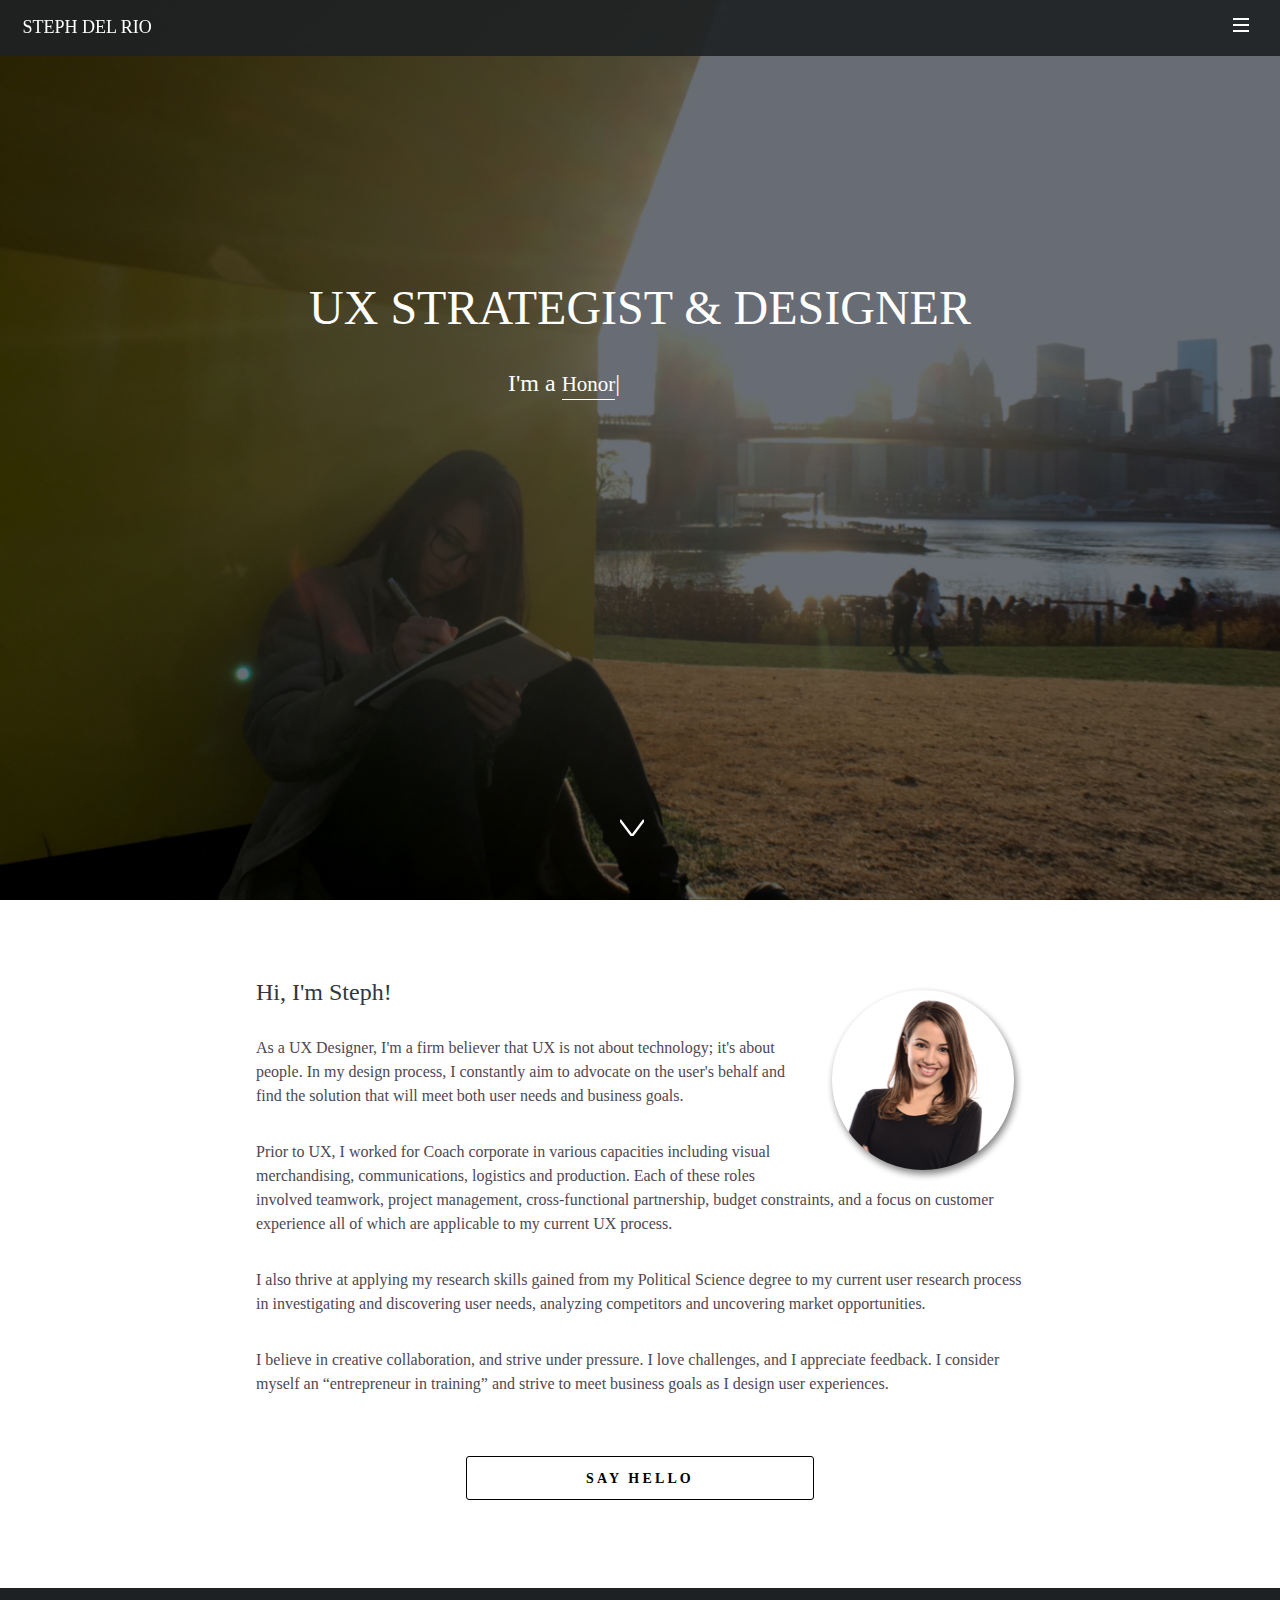
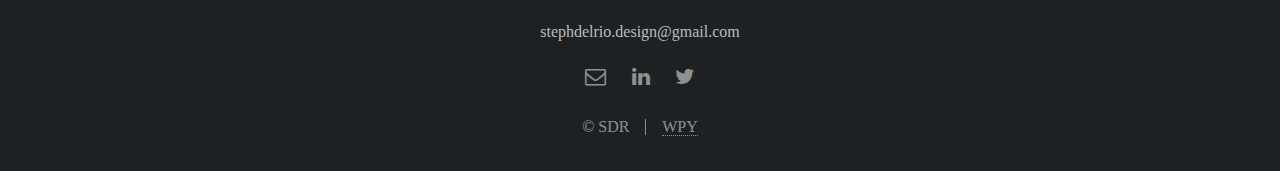
==== about.html @ 5c769757 "final changes" ====
<!DOCTYPE HTML>
<html>
	<head>
		<title>About me</title>
		<meta charset="utf-8" />
		<meta name="viewport" content="width=device-width, initial-scale=1" />
		<!--[if lte IE 8]><script src="assets/js/ie/html5shiv.js"></script><![endif]-->
		<link rel="stylesheet" href="assets/css/main.css" />
		<!--[if lte IE 8]><link rel="stylesheet" href="assets/css/ie8.css" /><![endif]-->
		<!--[if lte IE 9]><link rel="stylesheet" href="assets/css/ie9.css" /><![endif]-->
		<link rel="icon" href="images/Favicon.png" type="image/png" sizes="16x16">
	</head>
	<body>

		<!-- Page Wrapper -->
			<div id="page-wrapper">

				<!-- Header -->
					<header id="header">
						<h1 id="logo"><a href="index.html">STEPH DEL RIO</a></h1>
						<nav id="nav">
							<ul>
								<li class="special">
									<a href="#menu" class="menuToggle"></a>
									<div id="menu">
										<ul>
											<li><a href="index.html">Home</a></li>
											<li><a href="about.html">About</a></li>
											<li><a href="index.html#two">Work</a></li>
											<li><a href="index.html#stephsketch">Contact</a></li>
										</ul>
									</div>
								</li>
							</ul>
						</nav>
					</header>

				<!-- Main -->
					<article id="main2">
						<header>
							<h2>UX STRATEGIST &amp; DESIGNER</h2>
							<div id="main2-typetext-2">I'm a <p id="element2"></p>
							<div class="typed-cursor"></div>
							</div>
							<style type="text/css">
								#element2 {
									border-bottom: 1px solid white;
									padding-bottom: 3px;
									display: initial;
									font-family: "Avenir Next" !important;
								}
								#main2 header p {
									letter-spacing: 0; 
									color: white;
									font-family: "Avenir Next" !important;
								}
							</style>
							<a href="#one" class="more scrolly"></a>
						</header>

						<section class="wrapper style5" id="one">
							<div class="inner">
							<br><br><br>
								<h4>Hi, I'm Steph!<span class="image right"><img src="images/CircleHello.png" alt="" /></span></h4>
								<p>As a UX Designer, I'm a firm believer that UX is not about technology; it's about people. In my design process, I constantly aim to advocate on the user's behalf and find the solution that will meet both user needs and business goals.</p>

								<p>Prior to UX, I worked for Coach corporate in various capacities including visual merchandising, communications, logistics and production. Each of these roles involved teamwork, project management, cross-functional partnership, budget constraints, and a focus on customer experience all of which are applicable to my current UX process.</p>

								<p>I also thrive at applying my research skills gained from my Political Science degree to my current user research process in investigating and discovering user needs, analyzing competitors and uncovering market opportunities.</p>

								<p>I believe in creative collaboration, and strive under pressure. I love challenges, and I appreciate feedback. I consider myself an “entrepreneur in training” and strive to meet business goals as I design user experiences.</p>
								<div class="inner">
									<header>
										<ul class="actions">
											<li><a href="mailto:stephdelrio.design@gmail.com?subject=Hi there!" class="button small fit special">Say Hello</a></li>
										</ul>
									</header>
								</div>	
							</div>
						</section>
					</article>

				<!-- Footer -->
				<footer id="footer">
					<p>stephdelrio.design@gmail.com</p>
					<ul class="icons">
						<li><a href="mailto:stephdelrio.design@gmail.com?subject=Hello!" class="icon fa-envelope-o"><span class="label">Email</span></a></li>
						<li><a href="https://www.linkedin.com/in/stephanie-del-rio-ab850245" target="_blank" class="icon fa-linkedin"><span class="label">LinkedIn</span></a></li>
						<li><a href="https://twitter.com/Stephdelrio" target="_blank" class="icon fa-twitter"><span class="label">Twitter</span></a></li>

					</ul>
					<ul class="copyright">
						<li>&copy; SDR</li><li><a href="http://iamwill.us" target="_blank">WPY</a></li>
					</ul>
				</footer>
				</div>

		<!-- Scripts -->
			<script src="assets/js/jquery.min.js"></script>
			<script src="assets/js/jquery.scrollex.min.js"></script>
			<script src="assets/js/jquery.scrolly.min.js"></script>
			<script src="assets/js/skel.min.js"></script>
			<script src="assets/js/util.js"></script>
			<!--[if lte IE 8]><script src="assets/js/ie/respond.min.js"></script><![endif]-->
			<script src="assets/js/main.js"></script>
			<script src="assets/js/typed.js"></script>
			<script src="assets/js/jquery.stellar.min.js"></script> 

	</body>
</html>
---- assets/css/main.css ----
@import url(font-awesome.min.css);
@import url("http://fonts.googleapis.com/css?family=Open+Sans:400,400italic,600,600italic,800,800italic");

/* Reset */

	html, body, div, span, applet, object, iframe, h1, h2, h3, h4, h5, h6, p, blockquote, pre, a, abbr, acronym, address, big, cite, code, del, dfn, em, img, ins, kbd, q, s, samp, small, strike, strong, sub, sup, tt, var, b, u, i, center, dl, dt, dd, ol, ul, li, fieldset, form, label, legend, table, caption, tbody, tfoot, thead, tr, th, td, article, aside, canvas, details, embed, figure, figcaption, footer, header, hgroup, menu, nav, output, ruby, section, summary, time, mark, audio, video {
		margin: 0;
		padding: 0;
		border: 0;
		font-size: 100%;
		font: inherit;
		vertical-align: baseline;
	}

	article, aside, details, figcaption, figure, footer, header, hgroup, menu, nav, section {
		display: block;
	}

	body {
		line-height: 1;
	}

	ol, ul {
		list-style: none;
	}

	blockquote, q {
		quotes: none;
	}

	blockquote:before, blockquote:after, q:before, q:after {
		content: '';
		content: none;
	}

	table {
		border-collapse: collapse;
		border-spacing: 0;
	}

	body {
		-webkit-text-size-adjust: none;
	}

/* Box Model */

	*, *:before, *:after {
		-moz-box-sizing: border-box;
		-webkit-box-sizing: border-box;
		box-sizing: border-box;
	}

/* Grid */

	.row {
		border-bottom: solid 1px transparent;
		-moz-box-sizing: border-box;
		-webkit-box-sizing: border-box;
		box-sizing: border-box;
	}

	.row > * {
		float: left;
		-moz-box-sizing: border-box;
		-webkit-box-sizing: border-box;
		box-sizing: border-box;
	}

	.row:after, .row:before {
		content: '';
		display: block;
		clear: both;
		height: 0;
	}

	.row.uniform > * > :first-child {
		margin-top: 0;
	}

	.row.uniform > * > :last-child {
		margin-bottom: 0;
	}

	.row.\30 \25 > * {
		padding: 0 0 0 0em;
	}

	.row.\30 \25 {
		margin: 0 0 -1px 0em;
	}

	.row.uniform.\30 \25 > * {
		padding: 0em 0 0 0em;
	}

	.row.uniform.\30 \25 {
		margin: 0em 0 -1px 0em;
	}

	.row > * {
		padding: 0 0 0 1.5em;
	}

	.row {
		margin: 0 0 -1px -1.5em;
	}

	.row.uniform > * {
		padding: 1.5em 0 0 1.5em;
	}

	.row.uniform {
		margin: -1.5em 0 -1px -1.5em;
	}

	.row.\32 00\25 > * {
		padding: 0 0 0 3em;
	}

	.row.\32 00\25 {
		margin: 0 0 -1px -3em;
	}

	.row.uniform.\32 00\25 > * {
		padding: 3em 0 0 3em;
	}

	.row.uniform.\32 00\25 {
		margin: -3em 0 -1px -3em;
	}

	.row.\31 50\25 > * {
		padding: 0 0 0 2.25em;
	}

	.row.\31 50\25 {
		margin: 0 0 -1px -2.25em;
	}

	.row.uniform.\31 50\25 > * {
		padding: 2.25em 0 0 2.25em;
	}

	.row.uniform.\31 50\25 {
		margin: -2.25em 0 -1px -2.25em;
	}

	.row.\35 0\25 > * {
		padding: 0 0 0 0.75em;
	}

	.row.\35 0\25 {
		margin: 0 0 -1px -0.75em;
	}

	.row.uniform.\35 0\25 > * {
		padding: 0.75em 0 0 0.75em;
	}

	.row.uniform.\35 0\25 {
		margin: -0.75em 0 -1px -0.75em;
	}

	.row.\32 5\25 > * {
		padding: 0 0 0 0.375em;
	}

	.row.\32 5\25 {
		margin: 0 0 -1px -0.375em;
	}

	.row.uniform.\32 5\25 > * {
		padding: 0.375em 0 0 0.375em;
	}

	.row.uniform.\32 5\25 {
		margin: -0.375em 0 -1px -0.375em;
	}

	.\31 2u, .\31 2u\24 {
		width: 100%;
		clear: none;
		margin-left: 0;
	}

	.\31 1u, .\31 1u\24 {
		width: 91.6666666667%;
		clear: none;
		margin-left: 0;
	}

	.\31 0u, .\31 0u\24 {
		width: 83.3333333333%;
		clear: none;
		margin-left: 0;
	}

	.\39 u, .\39 u\24 {
		width: 75%;
		clear: none;
		margin-left: 0;
	}

	.\38 u, .\38 u\24 {
		width: 66.6666666667%;
		clear: none;
		margin-left: 0;
	}

	.\37 u, .\37 u\24 {
		width: 58.3333333333%;
		clear: none;
		margin-left: 0;
	}

	.\36 u, .\36 u\24 {
		width: 50%;
		clear: none;
		margin-left: 0;
		margin-bottom: 90px;
	}

	.\35 u, .\35 u\24 {
		width: 41.6666666667%;
		clear: none;
		margin-left: 0;
	}

	.\34 u, .\34 u\24 {
		width: 33.3333333333%;
		clear: none;
		margin-left: 0;
	}

	.\33 u, .\33 u\24 {
		width: 25%;
		clear: none;
		margin-left: 0;
	}

	.\32 u, .\32 u\24 {
		width: 16.6666666667%;
		clear: none;
		margin-left: 0;
	}

	.\31 u, .\31 u\24 {
		width: 8.3333333333%;
		clear: none;
		margin-left: 0;
	}

	.\31 2u\24 + *,
	.\31 1u\24 + *,
	.\31 0u\24 + *,
	.\39 u\24 + *,
	.\38 u\24 + *,
	.\37 u\24 + *,
	.\36 u\24 + *,
	.\35 u\24 + *,
	.\34 u\24 + *,
	.\33 u\24 + *,
	.\32 u\24 + *,
	.\31 u\24 + * {
		clear: left;
	}

	.\-11u {
		margin-left: 91.66667%;
	}

	.\-10u {
		margin-left: 83.33333%;
	}

	.\-9u {
		margin-left: 75%;
	}

	.\-8u {
		margin-left: 66.66667%;
	}

	.\-7u {
		margin-left: 58.33333%;
	}

	.\-6u {
		margin-left: 50%;
	}

	.\-5u {
		margin-left: 41.66667%;
	}

	.\-4u {
		margin-left: 33.33333%;
	}

	.\-3u {
		margin-left: 25%;
	}

	.\-2u {
		margin-left: 16.66667%;
	}

	.\-1u {
		margin-left: 8.33333%;
	}

	@media screen and (max-width: 1680px) {

		.row > * {
			padding: 0 0 0 1.5em;
		}

		.row {
			margin: 0 0 -1px -1.5em;
		}

		.row.uniform > * {
			padding: 1.5em 0 0 1.5em;
		}

		.row.uniform {
			margin: -1.5em 0 -1px -1.5em;
		}

		.row.\32 00\25 > * {
			padding: 0 0 0 3em;
		}

		.row.\32 00\25 {
			margin: 0 0 -1px -3em;
		}

		.row.uniform.\32 00\25 > * {
			padding: 3em 0 0 3em;
		}

		.row.uniform.\32 00\25 {
			margin: -3em 0 -1px -3em;
		}

		.row.\31 50\25 > * {
			padding: 0 0 0 2.25em;
		}

		.row.\31 50\25 {
			margin: 0 0 -1px -2.25em;
		}

		.row.uniform.\31 50\25 > * {
			padding: 2.25em 0 0 2.25em;
		}

		.row.uniform.\31 50\25 {
			margin: -2.25em 0 -1px -2.25em;
		}

		.row.\35 0\25 > * {
			padding: 0 0 0 0.75em;
		}

		.row.\35 0\25 {
			margin: 0 0 -1px -0.75em;
		}

		.row.uniform.\35 0\25 > * {
			padding: 0.75em 0 0 0.75em;
		}

		.row.uniform.\35 0\25 {
			margin: -0.75em 0 -1px -0.75em;
		}

		.row.\32 5\25 > * {
			padding: 0 0 0 0.375em;
		}

		.row.\32 5\25 {
			margin: 0 0 -1px -0.375em;
		}

		.row.uniform.\32 5\25 > * {
			padding: 0.375em 0 0 0.375em;
		}

		.row.uniform.\32 5\25 {
			margin: -0.375em 0 -1px -0.375em;
		}

		.\31 2u\28xlarge\29, .\31 2u\24\28xlarge\29 {
			width: 100%;
			clear: none;
			margin-left: 0;
		}

		.\31 1u\28xlarge\29, .\31 1u\24\28xlarge\29 {
			width: 91.6666666667%;
			clear: none;
			margin-left: 0;
		}

		.\31 0u\28xlarge\29, .\31 0u\24\28xlarge\29 {
			width: 83.3333333333%;
			clear: none;
			margin-left: 0;
		}

		.\39 u\28xlarge\29, .\39 u\24\28xlarge\29 {
			width: 75%;
			clear: none;
			margin-left: 0;
		}

		.\38 u\28xlarge\29, .\38 u\24\28xlarge\29 {
			width: 66.6666666667%;
			clear: none;
			margin-left: 0;
		}

		.\37 u\28xlarge\29, .\37 u\24\28xlarge\29 {
			width: 58.3333333333%;
			clear: none;
			margin-left: 0;
		}

		.\36 u\28xlarge\29, .\36 u\24\28xlarge\29 {
			width: 50%;
			clear: none;
			margin-left: 0;
		}

		.\35 u\28xlarge\29, .\35 u\24\28xlarge\29 {
			width: 41.6666666667%;
			clear: none;
			margin-left: 0;
		}

		.\34 u\28xlarge\29, .\34 u\24\28xlarge\29 {
			width: 33.3333333333%;
			clear: none;
			margin-left: 0;
		}

		.\33 u\28xlarge\29, .\33 u\24\28xlarge\29 {
			width: 25%;
			clear: none;
			margin-left: 0;
		}

		.\32 u\28xlarge\29, .\32 u\24\28xlarge\29 {
			width: 16.6666666667%;
			clear: none;
			margin-left: 0;
		}

		.\31 u\28xlarge\29, .\31 u\24\28xlarge\29 {
			width: 8.3333333333%;
			clear: none;
			margin-left: 0;
		}

		.\31 2u\24\28xlarge\29 + *,
		.\31 1u\24\28xlarge\29 + *,
		.\31 0u\24\28xlarge\29 + *,
		.\39 u\24\28xlarge\29 + *,
		.\38 u\24\28xlarge\29 + *,
		.\37 u\24\28xlarge\29 + *,
		.\36 u\24\28xlarge\29 + *,
		.\35 u\24\28xlarge\29 + *,
		.\34 u\24\28xlarge\29 + *,
		.\33 u\24\28xlarge\29 + *,
		.\32 u\24\28xlarge\29 + *,
		.\31 u\24\28xlarge\29 + * {
			clear: left;
		}

		.\-11u\28xlarge\29 {
			margin-left: 91.66667%;
		}

		.\-10u\28xlarge\29 {
			margin-left: 83.33333%;
		}

		.\-9u\28xlarge\29 {
			margin-left: 75%;
		}

		.\-8u\28xlarge\29 {
			margin-left: 66.66667%;
		}

		.\-7u\28xlarge\29 {
			margin-left: 58.33333%;
		}

		.\-6u\28xlarge\29 {
			margin-left: 50%;
		}

		.\-5u\28xlarge\29 {
			margin-left: 41.66667%;
		}

		.\-4u\28xlarge\29 {
			margin-left: 33.33333%;
		}

		.\-3u\28xlarge\29 {
			margin-left: 25%;
		}

		.\-2u\28xlarge\29 {
			margin-left: 16.66667%;
		}

		.\-1u\28xlarge\29 {
			margin-left: 8.33333%;
		}

	}

	@media screen and (max-width: 1280px) {

		.row > * {
			padding: 0 0 0 1.5em;
		}

		.row {
			margin: 0 0 -1px -1.5em;
		}

		.row.uniform > * {
			padding: 1.5em 0 0 1.5em;
		}

		.row.uniform {
			margin: -1.5em 0 -1px -1.5em;
		}

		.row.\32 00\25 > * {
			padding: 0 0 0 3em;
		}

		.row.\32 00\25 {
			margin: 0 0 -1px -3em;
		}

		.row.uniform.\32 00\25 > * {
			padding: 3em 0 0 3em;
		}

		.row.uniform.\32 00\25 {
			margin: -3em 0 -1px -3em;
		}

		.row.\31 50\25 > * {
			padding: 0 0 0 2.25em;
		}

		.row.\31 50\25 {
			margin: 0 0 -1px -2.25em;
		}

		.row.uniform.\31 50\25 > * {
			padding: 2.25em 0 0 2.25em;
		}

		.row.uniform.\31 50\25 {
			margin: -2.25em 0 -1px -2.25em;
		}

		.row.\35 0\25 > * {
			padding: 0 0 0 0.75em;
		}

		.row.\35 0\25 {
			margin: 0 0 -1px -0.75em;
		}

		.row.uniform.\35 0\25 > * {
			padding: 0.75em 0 0 0.75em;
		}

		.row.uniform.\35 0\25 {
			margin: -0.75em 0 -1px -0.75em;
		}

		.row.\32 5\25 > * {
			padding: 0 0 0 0.375em;
		}

		.row.\32 5\25 {
			margin: 0 0 -1px -0.375em;
		}

		.row.uniform.\32 5\25 > * {
			padding: 0.375em 0 0 0.375em;
		}

		.row.uniform.\32 5\25 {
			margin: -0.375em 0 -1px -0.375em;
		}

		.\31 2u\28large\29, .\31 2u\24\28large\29 {
			width: 100%;
			clear: none;
			margin-left: 0;
		}

		.\31 1u\28large\29, .\31 1u\24\28large\29 {
			width: 91.6666666667%;
			clear: none;
			margin-left: 0;
		}

		.\31 0u\28large\29, .\31 0u\24\28large\29 {
			width: 83.3333333333%;
			clear: none;
			margin-left: 0;
		}

		.\39 u\28large\29, .\39 u\24\28large\29 {
			width: 75%;
			clear: none;
			margin-left: 0;
		}

		.\38 u\28large\29, .\38 u\24\28large\29 {
			width: 66.6666666667%;
			clear: none;
			margin-left: 0;
		}

		.\37 u\28large\29, .\37 u\24\28large\29 {
			width: 58.3333333333%;
			clear: none;
			margin-left: 0;
		}

		.\36 u\28large\29, .\36 u\24\28large\29 {
			width: 50%;
			clear: none;
			margin-left: 0;
		}

		.\35 u\28large\29, .\35 u\24\28large\29 {
			width: 41.6666666667%;
			clear: none;
			margin-left: 0;
		}

		.\34 u\28large\29, .\34 u\24\28large\29 {
			width: 33.3333333333%;
			clear: none;
			margin-left: 0;
		}

		.\33 u\28large\29, .\33 u\24\28large\29 {
			width: 25%;
			clear: none;
			margin-left: 0;
		}

		.\32 u\28large\29, .\32 u\24\28large\29 {
			width: 16.6666666667%;
			clear: none;
			margin-left: 0;
		}

		.\31 u\28large\29, .\31 u\24\28large\29 {
			width: 8.3333333333%;
			clear: none;
			margin-left: 0;
		}

		.\31 2u\24\28large\29 + *,
		.\31 1u\24\28large\29 + *,
		.\31 0u\24\28large\29 + *,
		.\39 u\24\28large\29 + *,
		.\38 u\24\28large\29 + *,
		.\37 u\24\28large\29 + *,
		.\36 u\24\28large\29 + *,
		.\35 u\24\28large\29 + *,
		.\34 u\24\28large\29 + *,
		.\33 u\24\28large\29 + *,
		.\32 u\24\28large\29 + *,
		.\31 u\24\28large\29 + * {
			clear: left;
		}

		.\-11u\28large\29 {
			margin-left: 91.66667%;
		}

		.\-10u\28large\29 {
			margin-left: 83.33333%;
		}

		.\-9u\28large\29 {
			margin-left: 75%;
		}

		.\-8u\28large\29 {
			margin-left: 66.66667%;
		}

		.\-7u\28large\29 {
			margin-left: 58.33333%;
		}

		.\-6u\28large\29 {
			margin-left: 50%;
		}

		.\-5u\28large\29 {
			margin-left: 41.66667%;
		}

		.\-4u\28large\29 {
			margin-left: 33.33333%;
		}

		.\-3u\28large\29 {
			margin-left: 25%;
		}

		.\-2u\28large\29 {
			margin-left: 16.66667%;
		}

		.\-1u\28large\29 {
			margin-left: 8.33333%;
		}

	}

	@media screen and (max-width: 980px) {

		.row > * {
			padding: 0 0 0 1.5em;
		}

		.row {
			margin: 0 0 -1px -1.5em;
		}

		.row.uniform > * {
			padding: 1.5em 0 0 1.5em;
		}

		.row.uniform {
			margin: -1.5em 0 -1px -1.5em;
		}

		.row.\32 00\25 > * {
			padding: 0 0 0 3em;
		}

		.row.\32 00\25 {
			margin: 0 0 -1px -3em;
		}

		.row.uniform.\32 00\25 > * {
			padding: 3em 0 0 3em;
		}

		.row.uniform.\32 00\25 {
			margin: -3em 0 -1px -3em;
		}

		.row.\31 50\25 > * {
			padding: 0 0 0 2.25em;
		}

		.row.\31 50\25 {
			margin: 0 0 -1px -2.25em;
		}

		.row.uniform.\31 50\25 > * {
			padding: 2.25em 0 0 2.25em;
		}

		.row.uniform.\31 50\25 {
			margin: -2.25em 0 -1px -2.25em;
		}

		.row.\35 0\25 > * {
			padding: 0 0 0 0.75em;
		}

		.row.\35 0\25 {
			margin: 0 0 -1px -0.75em;
		}

		.row.uniform.\35 0\25 > * {
			padding: 0.75em 0 0 0.75em;
		}

		.row.uniform.\35 0\25 {
			margin: -0.75em 0 -1px -0.75em;
		}

		.row.\32 5\25 > * {
			padding: 0 0 0 0.375em;
		}

		.row.\32 5\25 {
			margin: 0 0 -1px -0.375em;
		}

		.row.uniform.\32 5\25 > * {
			padding: 0.375em 0 0 0.375em;
		}

		.row.uniform.\32 5\25 {
			margin: -0.375em 0 -1px -0.375em;
		}

		.\31 2u\28medium\29, .\31 2u\24\28medium\29 {
			width: 100%;
			clear: none;
			margin-left: 0;
		}

		.\31 1u\28medium\29, .\31 1u\24\28medium\29 {
			width: 91.6666666667%;
			clear: none;
			margin-left: 0;
		}

		.\31 0u\28medium\29, .\31 0u\24\28medium\29 {
			width: 83.3333333333%;
			clear: none;
			margin-left: 0;
		}

		.\39 u\28medium\29, .\39 u\24\28medium\29 {
			width: 75%;
			clear: none;
			margin-left: 0;
		}

		.\38 u\28medium\29, .\38 u\24\28medium\29 {
			width: 66.6666666667%;
			clear: none;
			margin-left: 0;
		}

		.\37 u\28medium\29, .\37 u\24\28medium\29 {
			width: 58.3333333333%;
			clear: none;
			margin-left: 0;
		}

		.\36 u\28medium\29, .\36 u\24\28medium\29 {
			width: 50%;
			clear: none;
			margin-left: 0;
		}

		.\35 u\28medium\29, .\35 u\24\28medium\29 {
			width: 41.6666666667%;
			clear: none;
			margin-left: 0;
		}

		.\34 u\28medium\29, .\34 u\24\28medium\29 {
			width: 33.3333333333%;
			clear: none;
			margin-left: 0;
		}

		.\33 u\28medium\29, .\33 u\24\28medium\29 {
			width: 25%;
			clear: none;
			margin-left: 0;
		}

		.\32 u\28medium\29, .\32 u\24\28medium\29 {
			width: 16.6666666667%;
			clear: none;
			margin-left: 0;
		}

		.\31 u\28medium\29, .\31 u\24\28medium\29 {
			width: 8.3333333333%;
			clear: none;
			margin-left: 0;
		}

		.\31 2u\24\28medium\29 + *,
		.\31 1u\24\28medium\29 + *,
		.\31 0u\24\28medium\29 + *,
		.\39 u\24\28medium\29 + *,
		.\38 u\24\28medium\29 + *,
		.\37 u\24\28medium\29 + *,
		.\36 u\24\28medium\29 + *,
		.\35 u\24\28medium\29 + *,
		.\34 u\24\28medium\29 + *,
		.\33 u\24\28medium\29 + *,
		.\32 u\24\28medium\29 + *,
		.\31 u\24\28medium\29 + * {
			clear: left;
		}

		.\-11u\28medium\29 {
			margin-left: 91.66667%;
		}

		.\-10u\28medium\29 {
			margin-left: 83.33333%;
		}

		.\-9u\28medium\29 {
			margin-left: 75%;
		}

		.\-8u\28medium\29 {
			margin-left: 66.66667%;
		}

		.\-7u\28medium\29 {
			margin-left: 58.33333%;
		}

		.\-6u\28medium\29 {
			margin-left: 50%;
		}

		.\-5u\28medium\29 {
			margin-left: 41.66667%;
		}

		.\-4u\28medium\29 {
			margin-left: 33.33333%;
		}

		.\-3u\28medium\29 {
			margin-left: 25%;
		}

		.\-2u\28medium\29 {
			margin-left: 16.66667%;
		}

		.\-1u\28medium\29 {
			margin-left: 8.33333%;
		}

	}

	@media screen and (max-width: 736px) {

		.row > * {
			padding: 0 0 0 1.5em;
		}

		.row {
			margin: 0 0 -1px -1.5em;
		}

		.row.uniform > * {
			padding: 1.5em 0 0 1.5em;
		}

		.row.uniform {
			margin: -1.5em 0 -1px -1.5em;
		}

		.row.\32 00\25 > * {
			padding: 0 0 0 3em;
		}

		.row.\32 00\25 {
			margin: 0 0 -1px -3em;
		}

		.row.uniform.\32 00\25 > * {
			padding: 3em 0 0 3em;
		}

		.row.uniform.\32 00\25 {
			margin: -3em 0 -1px -3em;
		}

		.row.\31 50\25 > * {
			padding: 0 0 0 2.25em;
		}

		.row.\31 50\25 {
			margin: 0 0 -1px -2.25em;
		}

		.row.uniform.\31 50\25 > * {
			padding: 2.25em 0 0 2.25em;
		}

		.row.uniform.\31 50\25 {
			margin: -2.25em 0 -1px -2.25em;
		}

		.row.\35 0\25 > * {
			padding: 0 0 0 0.75em;
		}

		.row.\35 0\25 {
			margin: 0 0 -1px -0.75em;
		}

		.row.uniform.\35 0\25 > * {
			padding: 0.75em 0 0 0.75em;
		}

		.row.uniform.\35 0\25 {
			margin: -0.75em 0 -1px -0.75em;
		}

		.row.\32 5\25 > * {
			padding: 0 0 0 0.375em;
		}

		.row.\32 5\25 {
			margin: 0 0 -1px -0.375em;
		}

		.row.uniform.\32 5\25 > * {
			padding: 0.375em 0 0 0.375em;
		}

		.row.uniform.\32 5\25 {
			margin: -0.375em 0 -1px -0.375em;
		}

		.\31 2u\28small\29, .\31 2u\24\28small\29 {
			width: 100%;
			clear: none;
			margin-left: 0;
		}

		.\31 1u\28small\29, .\31 1u\24\28small\29 {
			width: 91.6666666667%;
			clear: none;
			margin-left: 0;
		}

		.\31 0u\28small\29, .\31 0u\24\28small\29 {
			width: 83.3333333333%;
			clear: none;
			margin-left: 0;
		}

		.\39 u\28small\29, .\39 u\24\28small\29 {
			width: 75%;
			clear: none;
			margin-left: 0;
		}

		.\38 u\28small\29, .\38 u\24\28small\29 {
			width: 66.6666666667%;
			clear: none;
			margin-left: 0;
		}

		.\37 u\28small\29, .\37 u\24\28small\29 {
			width: 58.3333333333%;
			clear: none;
			margin-left: 0;
		}

		.\36 u\28small\29, .\36 u\24\28small\29 {
			width: 50%;
			clear: none;
			margin-left: 0;
		}

		.\35 u\28small\29, .\35 u\24\28small\29 {
			width: 41.6666666667%;
			clear: none;
			margin-left: 0;
		}

		.\34 u\28small\29, .\34 u\24\28small\29 {
			width: 33.3333333333%;
			clear: none;
			margin-left: 0;
		}

		.\33 u\28small\29, .\33 u\24\28small\29 {
			width: 25%;
			clear: none;
			margin-left: 0;
		}

		.\32 u\28small\29, .\32 u\24\28small\29 {
			width: 16.6666666667%;
			clear: none;
			margin-left: 0;
		}

		.\31 u\28small\29, .\31 u\24\28small\29 {
			width: 8.3333333333%;
			clear: none;
			margin-left: 0;
		}

		.\31 2u\24\28small\29 + *,
		.\31 1u\24\28small\29 + *,
		.\31 0u\24\28small\29 + *,
		.\39 u\24\28small\29 + *,
		.\38 u\24\28small\29 + *,
		.\37 u\24\28small\29 + *,
		.\36 u\24\28small\29 + *,
		.\35 u\24\28small\29 + *,
		.\34 u\24\28small\29 + *,
		.\33 u\24\28small\29 + *,
		.\32 u\24\28small\29 + *,
		.\31 u\24\28small\29 + * {
			clear: left;
		}

		.\-11u\28small\29 {
			margin-left: 91.66667%;
		}

		.\-10u\28small\29 {
			margin-left: 83.33333%;
		}

		.\-9u\28small\29 {
			margin-left: 75%;
		}

		.\-8u\28small\29 {
			margin-left: 66.66667%;
		}

		.\-7u\28small\29 {
			margin-left: 58.33333%;
		}

		.\-6u\28small\29 {
			margin-left: 50%;
		}

		.\-5u\28small\29 {
			margin-left: 41.66667%;
		}

		.\-4u\28small\29 {
			margin-left: 33.33333%;
		}

		.\-3u\28small\29 {
			margin-left: 25%;
		}

		.\-2u\28small\29 {
			margin-left: 16.66667%;
		}

		.\-1u\28small\29 {
			margin-left: 8.33333%;
		}

	}

	@media screen and (max-width: 480px) {

		.row > * {
			padding: 0 0 0 1.5em;
		}

		.row {
			margin: 0 0 -1px -1.5em;
		}

		.row.uniform > * {
			padding: 1.5em 0 0 1.5em;
		}

		.row.uniform {
			margin: -1.5em 0 -1px -1.5em;
		}

		.row.\32 00\25 > * {
			padding: 0 0 0 3em;
		}

		.row.\32 00\25 {
			margin: 0 0 -1px -3em;
		}

		.row.uniform.\32 00\25 > * {
			padding: 3em 0 0 3em;
		}

		.row.uniform.\32 00\25 {
			margin: -3em 0 -1px -3em;
		}

		.row.\31 50\25 > * {
			padding: 0 0 0 2.25em;
		}

		.row.\31 50\25 {
			margin: 0 0 -1px -2.25em;
		}

		.row.uniform.\31 50\25 > * {
			padding: 2.25em 0 0 2.25em;
		}

		.row.uniform.\31 50\25 {
			margin: -2.25em 0 -1px -2.25em;
		}

		.row.\35 0\25 > * {
			padding: 0 0 0 0.75em;
		}

		.row.\35 0\25 {
			margin: 0 0 -1px -0.75em;
		}

		.row.uniform.\35 0\25 > * {
			padding: 0.75em 0 0 0.75em;
		}

		.row.uniform.\35 0\25 {
			margin: -0.75em 0 -1px -0.75em;
		}

		.row.\32 5\25 > * {
			padding: 0 0 0 0.375em;
		}

		.row.\32 5\25 {
			margin: 0 0 -1px -0.375em;
		}

		.row.uniform.\32 5\25 > * {
			padding: 0.375em 0 0 0.375em;
		}

		.row.uniform.\32 5\25 {
			margin: -0.375em 0 -1px -0.375em;
		}

		.\31 2u\28xsmall\29, .\31 2u\24\28xsmall\29 {
			width: 100%;
			clear: none;
			margin-left: 0;
		}

		.\31 1u\28xsmall\29, .\31 1u\24\28xsmall\29 {
			width: 91.6666666667%;
			clear: none;
			margin-left: 0;
		}

		.\31 0u\28xsmall\29, .\31 0u\24\28xsmall\29 {
			width: 83.3333333333%;
			clear: none;
			margin-left: 0;
		}

		.\39 u\28xsmall\29, .\39 u\24\28xsmall\29 {
			width: 75%;
			clear: none;
			margin-left: 0;
		}

		.\38 u\28xsmall\29, .\38 u\24\28xsmall\29 {
			width: 66.6666666667%;
			clear: none;
			margin-left: 0;
		}

		.\37 u\28xsmall\29, .\37 u\24\28xsmall\29 {
			width: 58.3333333333%;
			clear: none;
			margin-left: 0;
		}

		.\36 u\28xsmall\29, .\36 u\24\28xsmall\29 {
			width: 50%;
			clear: none;
			margin-left: 0;
		}

		.\35 u\28xsmall\29, .\35 u\24\28xsmall\29 {
			width: 41.6666666667%;
			clear: none;
			margin-left: 0;
		}

		.\34 u\28xsmall\29, .\34 u\24\28xsmall\29 {
			width: 33.3333333333%;
			clear: none;
			margin-left: 0;
		}

		.\33 u\28xsmall\29, .\33 u\24\28xsmall\29 {
			width: 25%;
			clear: none;
			margin-left: 0;
		}

		.\32 u\28xsmall\29, .\32 u\24\28xsmall\29 {
			width: 16.6666666667%;
			clear: none;
			margin-left: 0;
		}

		.\31 u\28xsmall\29, .\31 u\24\28xsmall\29 {
			width: 8.3333333333%;
			clear: none;
			margin-left: 0;
		}

		.\31 2u\24\28xsmall\29 + *,
		.\31 1u\24\28xsmall\29 + *,
		.\31 0u\24\28xsmall\29 + *,
		.\39 u\24\28xsmall\29 + *,
		.\38 u\24\28xsmall\29 + *,
		.\37 u\24\28xsmall\29 + *,
		.\36 u\24\28xsmall\29 + *,
		.\35 u\24\28xsmall\29 + *,
		.\34 u\24\28xsmall\29 + *,
		.\33 u\24\28xsmall\29 + *,
		.\32 u\24\28xsmall\29 + *,
		.\31 u\24\28xsmall\29 + * {
			clear: left;
		}

		.\-11u\28xsmall\29 {
			margin-left: 91.66667%;
		}

		.\-10u\28xsmall\29 {
			margin-left: 83.33333%;
		}

		.\-9u\28xsmall\29 {
			margin-left: 75%;
		}

		.\-8u\28xsmall\29 {
			margin-left: 66.66667%;
		}

		.\-7u\28xsmall\29 {
			margin-left: 58.33333%;
		}

		.\-6u\28xsmall\29 {
			margin-left: 50%;
		}

		.\-5u\28xsmall\29 {
			margin-left: 41.66667%;
		}

		.\-4u\28xsmall\29 {
			margin-left: 33.33333%;
		}

		.\-3u\28xsmall\29 {
			margin-left: 25%;
		}

		.\-2u\28xsmall\29 {
			margin-left: 16.66667%;
		}

		.\-1u\28xsmall\29 {
			margin-left: 8.33333%;
		}

	}

/* Basic */

	@-ms-viewport {
		width: device-width;
	}

	body {
		background: #2e3842;
	}

		body.is-loading *, body.is-loading *:before, body.is-loading *:after {
			-moz-animation: none !important;
			-webkit-animation: none !important;
			-ms-animation: none !important;
			animation: none !important;
			-moz-transition: none !important;
			-webkit-transition: none !important;
			-ms-transition: none !important;
			transition: none !important;
		}

	body, input, select, textarea {
		color: #bbbbbb;
		font-family: "Avenir Next" !important;
		font-size: 1em;
		font-weight: 0;
		letter-spacing: 0em;
		line-height: 24px;
	}

		@media screen and (max-width: 1680px) {

			body, input, select, textarea {
				/*font-size: 13pt;*/
			}

		}

		@media screen and (max-width: 1280px) {

			body, input, select, textarea {
				font-size: 12pt;
			}

		}

		@media screen and (max-width: 736px) {

			body, input, select, textarea {
				font-size: 11pt;
				letter-spacing: 0.0375em;
			}

		}

	a {
		-moz-transition: color 0.2s ease, border-bottom-color 0.2s ease;
		-webkit-transition: color 0.2s ease, border-bottom-color 0.2s ease;
		-ms-transition: color 0.2s ease, border-bottom-color 0.2s ease;
		transition: color 0.2s ease, border-bottom-color 0.2s ease;
		border-bottom: dotted 1px;
		color: inherit;
		text-decoration: none;
	}

		a:hover {
			border-bottom-color: transparent;
		}

	strong, b {
		color: #fff;
		font-weight: 600;
	}

	em, i {
		font-style: italic;
	}

	p {
		margin: 2em 0 2em 0;
/*		font-size: 14px;*/
	}
	/*change header text sizes*/
/*	h1, h2 {
		color: #999999;
		font-weight: 0;
		letter-spacing: 0em;
		line-height: 1.75em;
		margin: 0 0 0 0;
		font-family: "Avenir Next" !important;; 	
		}*/

	h3, h4, h5, h6 {
		color: #999999;
		font-weight: 0;
		letter-spacing: 0em;
		line-height: 1.75em;
		margin: 0 0 0.2em 0;
		font-family: "Avenir Next" !important;; 	
		}

		h1 a, h2 a, h3 a, h4 a, h5 a, h6 a {
			color: inherit;
			text-decoration: none;
		}

	h2 {
		font-size: 2.25em;
		line-height: 1.5em;
	}

		@media screen and (max-width: 736px) {

			h2 {
				font-size: 1.7em;
				line-height: 1.5em;
			}

		}

	h3 {
		font-size: 1.15em;
		line-height: 1.75em;
	}

		@media screen and (max-width: 736px) {

			h3 {
				font-size: 1em;
				line-height: 1.65em;
			}

		}

	h4 {
		font-size: 1.5em;
		line-height: 24px;
		font-family: "Avenir Next" !important;
	}

	h5 {
		font-size: 1em;
		line-height: 0em;
	}

	h6 {
		font-size: 0.7em;
		line-height: 0m;
	}

	sub {
		font-size: 1em;
		position: relative;
		top: 0.5em;
	}

	sup {
		font-size: 1em;
		position: relative;
		top: -0.5em;
	}

	hr {
		border: 0;
		border-bottom: solid 2px #fff;
		margin: 3em 0;
	}

		hr.major {
			margin: 4.5em 0;
		}

	blockquote {
		border-left: solid 4px #fff;
		font-style: italic;
		margin: 0 0 2em 0;
		padding: 0.5em 0 0 0em;
	}

	code {
		background: rgba(144, 144, 144, 0.25);
		border-radius: 3px;
		font-family: "Courier New", monospace;
		font-size: 0.9em;
		letter-spacing: 0;
		margin: 0 0.25em;
		padding: 0.25em 0.65em;
	}

	pre {
		-webkit-overflow-scrolling: touch;
		font-family: "Courier New", monospace;
		font-size: 0.9em;
		margin: 0 0 2em 0;
	}

		pre code {
			display: block;
			line-height: 1.75em;
			padding: 1em 1.5em;
			overflow-x: auto;
		}

	.align-left {
		text-align: left;
	}

	.align-center {
		text-align: center;
	}

	.align-right {
		text-align: right;
	}

/* Section/Article */

	section.special, article.special {
		text-align: center;
	}

	header p {
		color: rgba(255, 255, 255, 0.5);
		position: relative;
		top: -0.25em;
		font-weight: 0;
    font-style: normal;
    font-size: 21px;
    line-height: 1.58;
    letter-spacing: -0.003em;
    font-family: "Georgia", serif;
	}

	header h3 + p,
	header h4 + p,
	header h5 + p,
	header h6 + p {
    font-weight: 400;
    font-style: normal;
    font-size: 21px;
    line-height: 1.58;
    letter-spacing: -0.003em;
	}

	header.major {
		margin: 0 0 3.5em 0;
	}

		header.major h2, header.major h3, header.major h4, header.major h5, header.major h6 {
			border-bottom: solid 2px #fff;
			display: inline-block;
			padding-bottom: 1em;
			position: relative;
		}

			header.major h2:after, header.major h3:after, header.major h4:after, header.major h5:after, header.major h6:after {
				content: '';
				display: block;
				height: 1px;
			}

		header.major p {
			color: #fff;
			top: 0;
		}

		@media screen and (max-width: 736px) {

			header.major {
				margin: 0 0 2em 0;
			}

		}

	@media screen and (max-width: 980px) {

		header br {
			display: none;
		}

	}

/* Form */

	form {
		margin: 0 0 2em 0;
	}

	label {
		color: #fff;
		display: block;
		font-size: 0.9em;
		font-weight: 600;
		margin: 0 0 1em 0;
	}

	input[type="text"],
	input[type="password"],
	input[type="email"],
	select,
	textarea {
		-moz-appearance: none;
		-webkit-appearance: none;
		-ms-appearance: none;
		appearance: none;
		background: rgba(144, 144, 144, 0.25);
		border-radius: 3px;
		border: none;
		color: inherit;
		display: block;
		outline: 0;
		padding: 0 1em;
		text-decoration: none;
		width: 100%;
	}

		input[type="text"]:invalid,
		input[type="password"]:invalid,
		input[type="email"]:invalid,
		select:invalid,
		textarea:invalid {
			box-shadow: none;
		}

		input[type="text"]:focus,
		input[type="password"]:focus,
		input[type="email"]:focus,
		select:focus,
		textarea:focus {
			box-shadow: 0 0 0 2px #21b2a6;
		}

	.select-wrapper {
		text-decoration: none;
		display: block;
		position: relative;
	}

		.select-wrapper:before {
			-moz-osx-font-smoothing: grayscale;
			-webkit-font-smoothing: antialiased;
			font-family: FontAwesome;
			font-style: normal;
			font-weight: normal;
			text-transform: none !important;
		}

		.select-wrapper:before {
			-moz-pointer-events: none;
			-webkit-pointer-events: none;
			-ms-pointer-events: none;
			pointer-events: none;
			color: #fff;
			content: '\f078';
			display: block;
			height: 2.75em;
			line-height: 2.75em;
			position: absolute;
			right: 0;
			text-align: center;
			top: 0;
			width: 2.75em;
		}

		.select-wrapper select::-ms-expand {
			display: none;
		}

	input[type="text"],
	input[type="password"],
	input[type="email"],
	select {
		height: 2.75em;
	}

	textarea {
		padding: 0.75em 1em;
	}

	input[type="checkbox"],
	input[type="radio"] {
		-moz-appearance: none;
		-webkit-appearance: none;
		-ms-appearance: none;
		appearance: none;
		display: block;
		float: left;
		margin-right: -2em;
		opacity: 0;
		width: 1em;
		z-index: -1;
	}

		input[type="checkbox"] + label,
		input[type="radio"] + label {
			text-decoration: none;
			color: #fff;
			cursor: pointer;
			display: inline-block;
			font-size: 1em;
			font-weight: 400;
			padding-left: 2.4em;
			padding-right: 0.75em;
			position: relative;
		}

			input[type="checkbox"] + label:before,
			input[type="radio"] + label:before {
				-moz-osx-font-smoothing: grayscale;
				-webkit-font-smoothing: antialiased;
				font-family: FontAwesome;
				font-style: normal;
				font-weight: normal;
				text-transform: none !important;
			}

			input[type="checkbox"] + label:before,
			input[type="radio"] + label:before {
				background: rgba(144, 144, 144, 0.25);
				border-radius: 3px;
				content: '';
				display: inline-block;
				height: 1.65em;
				left: 0;
				line-height: 1.58125em;
				position: absolute;
				text-align: center;
				top: 0;
				width: 1.65em;
			}

		input[type="checkbox"]:checked + label:before,
		input[type="radio"]:checked + label:before {
			background: #2e3842;
			color: #fff;
			content: '\f00c';
		}

		input[type="checkbox"]:focus + label:before,
		input[type="radio"]:focus + label:before {
			box-shadow: 0 0 0 2px #21b2a6;
		}

	input[type="checkbox"] + label:before {
		border-radius: 3px;
	}

	input[type="radio"] + label:before {
		border-radius: 100%;
	}

	::-webkit-input-placeholder {
		color: rgba(255, 255, 255, 0.5) !important;
		opacity: 1.0;
	}

	:-moz-placeholder {
		color: rgba(255, 255, 255, 0.5) !important;
		opacity: 1.0;
	}

	::-moz-placeholder {
		color: rgba(255, 255, 255, 0.5) !important;
		opacity: 1.0;
	}

	:-ms-input-placeholder {
		color: rgba(255, 255, 255, 0.5) !important;
		opacity: 1.0;
	}

	.formerize-placeholder {
		color: rgba(255, 255, 255, 0.5) !important;
		opacity: 1.0;
	}

/* Box */

	.box {
		border-radius: 3px;
		border: solid 2px #fff;
		margin-bottom: 2em;
		padding: 1.5em;
	}

		.box > :last-child,
		.box > :last-child > :last-child,
		.box > :last-child > :last-child > :last-child {
			margin-bottom: 0;
		}

		.box.alt {
			border: 0;
			border-radius: 0;
			padding: 0;
		}

/* Icon */

	.icon {
		text-decoration: none;
		border-bottom: none;
		position: relative;
	}

		.icon:before {
			-moz-osx-font-smoothing: grayscale;
			-webkit-font-smoothing: antialiased;
			font-family: FontAwesome;
			font-style: normal;
			font-weight: normal;
			text-transform: none !important;
		}

		.icon > .label {
			display: none;
		}

		.icon.major {
			-moz-transform: rotate(-45deg);
			-webkit-transform: rotate(-45deg);
			-ms-transform: rotate(-45deg);
			transform: rotate(-45deg);
			border-radius: 3px;
			border: solid 2px #fff;
			display: inline-block;
			font-size: 1.35em;
			height: calc(3em + 2px);
			line-height: 3em;
			text-align: center;
			width: calc(3em + 2px);
		}

			.icon.major:before {
				-moz-transform: rotate(45deg);
				-webkit-transform: rotate(45deg);
				-ms-transform: rotate(45deg);
				transform: rotate(45deg);
				display: inline-block;
				font-size: 1.5em;
			}

			@media screen and (max-width: 736px) {

				.icon.major {
					font-size: 1em;
				}

			}

		.icon.style1 {
			color: #00ffcc;
		}

		.icon.style2 {
			color: #00f0ff;
		}

		.icon.style3 {
			color: #76ddff;
		}

/* Image */

	.image {
		border-radius: 3px;
		border: 0;
		display: inline-block;
		position: relative;
	}

		.image img {
			border-radius: 3px;
			display: block;
		}

		.image.left {
			float: left;
			margin: 0 2em 2em 0;
			top: 0.25em;
		}

		.image.right {
			float: right;
			margin: 0 0 0.5em 0.5em;
			top: 0.25em;
		}

		.image.left, .image.right {
			max-width: 40%;
		}

			.image.left img, .image.right img {
				width: 100%;
			}

		.image.fit {
			display: block;
			margin: 0 0 2em 0;
			width: 100%;
		}

			.image.fit img {
				width: 100%;
			}

/* List */

	ol {
		list-style: decimal;
		margin: 0 0 2em 0;
		padding-left: 1.25em;
	}

		ol li {
			padding-left: 0.25em;
		}

	ul {
		list-style: disc;
		margin: 0 0 2em 0;
		padding-left: 1em;
		color: rgba(0,0,0,0.8);
		font-style: normal;
	  font-size: 21px;
	  line-height: 1.58;
	  letter-spacing: -0.003em;
	  font-family: "Georgia", serif;
	}

		ul li {
			padding-left: 0.5em;
			color: rgba(0,0,0,0.8);
			font-style: normal;
	    font-size: 21px;
	    line-height: 1.58;
	    letter-spacing: -0.003em;
	    font-family: "Georgia", serif;
		}

		ul.alt {
			list-style: none;
			padding-left: 0;
		}

			ul.alt li {
				border-top: solid 1px #fff;
				padding: 0.5em 0;
			}

				ul.alt li:first-child {
					border-top: 0;
					padding-top: 0;
				}

		ul.icons {
			cursor: default;
			list-style: none;
			padding-left: 0;
		}

			ul.icons li {
				display: inline-block;
				padding: 0 1em 0 0;
			}

				ul.icons li:last-child {
					padding-right: 0 !important;
				}

			ul.icons.major {
				padding: 1em 0;
			}

				ul.icons.major li {
					padding-right: 3.5em;
				}

					@media screen and (max-width: 736px) {

						ul.icons.major li {
							padding: 0 1em !important;
						}

					}

		ul.actions {
			cursor: default;
			list-style: none;
			padding-left: 0;
		}

			ul.actions li {
				display: inline-block;
				padding: 0 1.5em 0 0;
				vertical-align: middle;
			}

				ul.actions li:last-child {
					padding-right: 0;
				}

			ul.actions.small li {
				padding: 0 0.75em 0 0;
			}

			ul.actions.vertical li {
				display: block;
				padding: 1.5em 0 0 0;
			}

				ul.actions.vertical li:first-child {
					padding-top: 0;
				}

				ul.actions.vertical li > * {
					margin-bottom: 0;
				}

			ul.actions.vertical.small li {
				padding: 0.75em 0 0 0;
			}

				ul.actions.vertical.small li:first-child {
					padding-top: 0;
				}

			ul.actions.fit {
				display: table;
				margin-left: -1.5em;
				padding: 0;
				table-layout: fixed;
				width: calc(100% + 1.5em);
			}

				ul.actions.fit li {
					display: table-cell;
					padding: 0 0 0 1.5em;
				}

					ul.actions.fit li > * {
						margin-bottom: 0;
					}

				ul.actions.fit.small {
					margin-left: -0.75em;
					width: calc(100% + 0.75em);
				}

					ul.actions.fit.small li {
						padding: 0 0 0 0.75em;
					}

			@media screen and (max-width: 736px) {

				ul.actions li {
					display: block;
					padding: 1em 0 0 0;
					text-align: center;
					width: 100%;
				}

					ul.actions li:first-child {
						padding-top: 0;
					}

					ul.actions li > * {
						margin: 0 auto !important;
						max-width: 30em;
						width: 100%;
					}

						ul.actions li > *.icon:before {
							margin-left: -1em;
						}

				ul.actions.small li {
					padding: 0.5em 0 0 0;
				}

					ul.actions.small li:first-child {
						padding-top: 0;
					}

			}

	dl {
		margin: 0 0 2em 0;
	}

/* Table */

	.table-wrapper {
		-webkit-overflow-scrolling: touch;
		overflow-x: auto;
	}

	table {
		margin: 0 0 2em 0;
		width: 100%;
	}

		table tbody tr {
			border: solid 1px #fff;
			border-left: 0;
			border-right: 0;
		}

			table tbody tr:nth-child(2n + 1) {
				background-color: rgba(144, 144, 144, 0.25);
			}

		table td {
			padding: 0.75em 0.75em;
		}

		table th {
			color: #fff;
			font-size: 0.9em;
			font-weight: 600;
			padding: 0 0.75em 0.75em 0.75em;
			text-align: left;
		}

		table thead {
			border-bottom: solid 2px #fff;
		}

		table tfoot {
			border-top: solid 2px #fff;
		}

		table.alt {
			border-collapse: separate;
		}

			table.alt tbody tr td {
				border: solid 1px #fff;
				border-left-width: 0;
				border-top-width: 0;
			}

				table.alt tbody tr td:first-child {
					border-left-width: 1px;
				}

			table.alt tbody tr:first-child td {
				border-top-width: 1px;
			}

			table.alt thead {
				border-bottom: 0;
			}

			table.alt tfoot {
				border-top: 0;
			}

/* Button */

	input[type="submit"],
	input[type="reset"],
	input[type="button"],
	button,
	.button {
		-moz-appearance: none;
		-webkit-appearance: none;
		-ms-appearance: none;
		appearance: none;
		-moz-transition: background-color 0.2s ease-in-out, color 0.2s ease-in-out;
		-webkit-transition: background-color 0.2s ease-in-out, color 0.2s ease-in-out;
		-ms-transition: background-color 0.2s ease-in-out, color 0.2s ease-in-out;
		transition: background-color 0.2s ease-in-out, color 0.2s ease-in-out;
		background-color: transparent;
		border-radius: 3px;
		border: 0;
		box-shadow: inset 0 0 0 1px #333333;
		color: #333333;
		cursor: pointer;
		display: inline-block;
		font-size: 1em;
		font-weight: 600;
		height: 3.125em;
		letter-spacing: 0.225em;
		line-height: 3.125em;
		padding: 0 2.75em;
		text-align: center;
		text-decoration: none;
		text-transform: uppercase;
		white-space: nowrap;
		overflow: hidden;
		text-overflow: ellipsis;

	}

		input[type="submit"]:hover,
		input[type="reset"]:hover,
		input[type="button"]:hover,
		button:hover,
		.button:hover {
			background-color: #333333;
			color: #f8f8fa;
		}

		input[type="submit"]:active,
		input[type="reset"]:active,
		input[type="button"]:active,
		button:active,
		.button:active {
			background-color: rgba(144, 144, 144, 0.7);
			color: #000000;
		}

		input[type="submit"].icon:before,
		input[type="reset"].icon:before,
		input[type="button"].icon:before,
		button.icon:before,
		.button.icon:before {
			margin-right: 0.5em;
		}

		input[type="submit"].fit,
		input[type="reset"].fit,
		input[type="button"].fit,
		button.fit,
		.button.fit {
			display: block;
			margin: 2em 0 1em 0;
			width: 100%;
		}

		input[type="submit"].small,
		input[type="reset"].small,
		input[type="button"].small,
		button.small,
		.button.small {
			font-size: 14px;
			font-family: "Avenir Next" !important;;
		}

		input[type="submit"].big,
		input[type="reset"].big,
		input[type="button"].big,
		button.big,
		.button.big {
			font-size: 1.35em;
		}

		input[type="submit"].special,
		input[type="reset"].special,
		input[type="button"].special,
		button.special,
		.button.special {
			border: 1px solid white;
			box-shadow: none !important;
			color: #ffffff !important;
			font-family: "Avenir Next light", !important;
		}

			input[type="submit"].special:hover,
			input[type="reset"].special:hover,
			input[type="button"].special:hover,
			button.special:hover,
			.button.special:hover {
				background-color: rgba(30,33,35, 1) !important;
			}

			input[type="submit"].special:active,
			input[type="reset"].special:active,
			input[type="button"].special:active,
			button.special:active,
			.button.special:active {
				background-color: rgba(144, 144, 144, 0.7);
				color: #000000;
			}

		input[type="submit"].disabled, input[type="submit"]:disabled,
		input[type="reset"].disabled,
		input[type="reset"]:disabled,
		input[type="button"].disabled,
		input[type="button"]:disabled,
		button.disabled,
		button:disabled,
		.button.disabled,
		.button:disabled {
			-moz-pointer-events: none;
			-webkit-pointer-events: none;
			-ms-pointer-events: none;
			pointer-events: none;
			opacity: 0.25;
		}

		@media screen and (max-width: 736px) {

			input[type="submit"],
			input[type="reset"],
			input[type="button"],
			button,
			.button {
				height: 3.75em;
				line-height: 3.75em;
			}

		}

/* Features */

	.features {
		display: -moz-flex;
		display: -webkit-flex;
		display: -ms-flex;
		display: flex;
		-moz-flex-wrap: wrap;
		-webkit-flex-wrap: wrap;
		-ms-flex-wrap: wrap;
		flex-wrap: wrap;
		-moz-justify-content: center;
		-webkit-justify-content: center;
		-ms-justify-content: center;
		justify-content: center;
		list-style: none;
		padding: 0;
		width: 100%;
	}

		.features li {
			padding: 4em 4em 2em 6em ;
			display: block;
			position: relative;
			text-align: left;
			width: 50%;
		}

			.features li:nth-child(1) {
				background-color: rgba(0, 0, 0, 0.035);
			}

			.features li:nth-child(2) {
				background-color: rgba(0, 0, 0, 0.07);
			}

			.features li:nth-child(3) {
				background-color: rgba(0, 0, 0, 0.105);
			}

			.features li:nth-child(4) {
				background-color: rgba(0, 0, 0, 0.14);
			}

			.features li:nth-child(5) {
				background-color: rgba(0, 0, 0, 0.175);
			}

			.features li:nth-child(6) {
				background-color: rgba(0, 0, 0, 0.21);
			}

			.features li:nth-child(7) {
				background-color: rgba(0, 0, 0, 0.245);
			}

			.features li:nth-child(8) {
				background-color: rgba(0, 0, 0, 0.28);
			}

			.features li:nth-child(9) {
				background-color: rgba(0, 0, 0, 0.315);
			}

			.features li:nth-child(10) {
				background-color: rgba(0, 0, 0, 0.35);
			}

			.features li:before {
				display: block;
				color: #00ffcc;
				position: absolute;
				left: 1.75em;
				top: 2.75em;
				font-size: 1.5em;
			}

			.features li:nth-child(1) {
				border-top-left-radius: 3px;
			}

			.features li:nth-child(2) {
				border-top-right-radius: 3px;
			}

			.features li:nth-last-child(1) {
				border-bottom-right-radius: 3px;
			}

			.features li:nth-last-child(2) {
				border-bottom-left-radius: 3px;
			}

			@media screen and (max-width: 980px) {

				.features li {
					padding: 3em 2em 1em 2em ;
					text-align: center;
				}

					.features li:before {
						left: 0;
						margin: 0 0 1em 0;
						position: relative;
						top: 0;
					}

			}

			@media screen and (max-width: 736px) {

				.features li {
					padding: 3em 0 1em 0 ;
					background-color: transparent !important;
					border-top: solid 2px #fff;
					width: 100%;
				}

					.features li:first-child {
						border-top: 0;
					}

			}

/* Spotlight */

	.spotlight {
		-moz-align-items: center;
		-webkit-align-items: center;
		-ms-align-items: center;
		align-items: center;
		display: -moz-flex;
		display: -webkit-flex;
		display: -ms-flex;
		display: flex;
	}

		.spotlight .image {
			-moz-order: 1;
			-webkit-order: 1;
			-ms-order: 1;
			order: 1;
			border-radius: 0;
			width: 50%;
		}

			.spotlight .image img {
				border-radius: 0;
				width: 100%;
			}

		.spotlight .content {
			padding: 2em 0em 0.1em 2em;
			-moz-order: 2;
			-webkit-order: 2;
			-ms-order: 2;
			order: 2;
			max-width: 48em;
			width: 50%;
		}
		.spotlight .content2 {
			padding: 2em 2em 0.1em 2em;
			-moz-order: 2;
			-webkit-order: 2;
			-ms-order: 2;
			order: 2;
			max-width: 48em;
			width: 50%;
			text-align: -webkit-right;
		}

		.spotlight:nth-child(2n) {
			-moz-flex-direction: row-reverse;
			-webkit-flex-direction: row-reverse;
			-ms-flex-direction: row-reverse;
			flex-direction: row-reverse;
		}

		.spotlight:nth-child(1) {
			background-color: #f8f8fa;
		}

		.spotlight:nth-child(2) {
			background-color: #f8f8fa;
		}

		.spotlight:nth-child(3) {
			background-color: #f8f8fa;
		}

		.spotlight:nth-child(4) {
			background-color: #f8f8fa;
		}

		.spotlight:nth-child(5) {
			background-color: #f8f8fa;
		}

		.spotlight:nth-child(6) {
			background-color: #f8f8fa;
		}

		.spotlight:nth-child(7) {
			background-color: #f8f8fa;
		}

		.spotlight:nth-child(8) {
			background-color: #f8f8fa;
		}

		.spotlight:nth-child(9) {
			background-color: #f8f8fa;
		}

		.spotlight:nth-child(10) {
			background-color: #f8f8fa;
		}

		@media screen and (max-width: 1280px) {

			.spotlight .image {
				width: 50%;
			}

			.spotlight .content {
				width: 50%;
			}

		}

		@media screen and (max-width: 980px) {

			.spotlight {
				display: block;
			}

				.spotlight br {
					display: none;
				}

				.spotlight .image {
					width: 100%;
				}

				.spotlight .content {
					padding: 4em 3em 2em 3em ;
					max-width: none;
					text-align: center;
					width: 100%;
				}
				.spotlight .content2 {
					padding: 4em 3em 2em 3em ;
					max-width: none;
					text-align: center;
					width: 100%;
				}

		}

		@media screen and (max-width: 736px) {

			.spotlight .content {
				padding: 3em 2em 1em 2em ;
			}
			.spotlight .content2 {
				padding: 3em 2em 1em 2em ;
				}
		}

/* Wrapper */

	.wrapper {
		padding: 4em 0 4em 0 ;
	}

		.wrapper > .inner {
			width: 700px;
			margin: 0 auto;
		}

			@media screen and (max-width: 1280px) {

				.wrapper > .inner {
					width: 60%;
				}

			}

			@media screen and (max-width: 980px) {

				.wrapper > .inner {
					width: 100%;
				}

			}

		.wrapper.alt {
			padding: 0;
		}

		.wrapper.style1 {
			background-color: #FFFFFF;
			color: #c7ebe8;
		}

			.wrapper.style1 strong, .wrapper.style1 b {
				color: #ffffff;
			}

			.wrapper.style1 h2, .wrapper.style1 h3, .wrapper.style1 h4, .wrapper.style1 h5, .wrapper.style1 h6 {
				color: #000000;
			}

			.wrapper.style1 hr {
				border-color: rgba(0, 0, 0, 0.125);
			}

			.wrapper.style1 blockquote {
				border-color: rgba(0, 0, 0, 0.125);
			}

			.wrapper.style1 code {
				background: rgba(255, 255, 255, 0.075);
			}

			.wrapper.style1 header p {
				color: #a6e0db;
			}

			.wrapper.style1 header.major h2, .wrapper.style1 header.major h3, .wrapper.style1 header.major h4, .wrapper.style1 header.major h5, .wrapper.style1 header.major h6 {
				border-color: rgba(0, 0, 0, 0.125);
			}

			.wrapper.style1 header.major p {
				color: #329890;
				font-family: "Avenir Next" !important;;
			}

			.wrapper.style1 label {
				color: #ffffff;
			}

			.wrapper.style1 input[type="text"],
			.wrapper.style1 input[type="password"],
			.wrapper.style1 input[type="email"],
			.wrapper.style1 select,
			.wrapper.style1 textarea {
				background: rgba(255, 255, 255, 0.075);
			}

			.wrapper.style1 .select-wrapper:before {
				color: rgba(0, 0, 0, 0.125);
			}

			.wrapper.style1 input[type="checkbox"] + label,
			.wrapper.style1 input[type="radio"] + label {
				color: #c7ebe8;
			}

				.wrapper.style1 input[type="checkbox"] + label:before,
				.wrapper.style1 input[type="radio"] + label:before {
					background: rgba(255, 255, 255, 0.075);
				}

			.wrapper.style1 input[type="checkbox"]:checked + label:before,
			.wrapper.style1 input[type="radio"]:checked + label:before {
				background: #ffffff;
				color: #21b2a6;
			}

			.wrapper.style1 ::-webkit-input-placeholder {
				color: #a6e0db !important;
			}

			.wrapper.style1 :-moz-placeholder {
				color: #a6e0db !important;
			}

			.wrapper.style1 ::-moz-placeholder {
				color: #a6e0db !important;
			}

			.wrapper.style1 :-ms-input-placeholder {
				color: #a6e0db !important;
			}

			.wrapper.style1 .formerize-placeholder {
				color: #a6e0db !important;
			}

			.wrapper.style1 .icon.major {
				border-color: rgba(0, 0, 0, 0.125);
			}

			.wrapper.style1 ul.alt li {
				border-color: rgba(0, 0, 0, 0.125);
			}

			.wrapper.style1 table tbody tr {
				border-color: rgba(0, 0, 0, 0.125);
			}

				.wrapper.style1 table tbody tr:nth-child(2n + 1) {
					background-color: rgba(255, 255, 255, 0.075);
				}

			.wrapper.style1 table th {
				color: #ffffff;
			}

			.wrapper.style1 table thead {
				border-color: rgba(0, 0, 0, 0.125);
			}

			.wrapper.style1 table tfoot {
				border-color: rgba(0, 0, 0, 0.125);
			}

			.wrapper.style1 table.alt tbody tr td {
				border-color: rgba(0, 0, 0, 0.125);
			}

			.wrapper.style1 input[type="submit"],
			.wrapper.style1 input[type="reset"],
			.wrapper.style1 input[type="button"],
			.wrapper.style1 button,
			.wrapper.style1 .button {
				box-shadow: inset 0 0 0 2px rgba(0, 0, 0, 0.125);
				color: #ffffff;
			}

				.wrapper.style1 input[type="submit"]:hover,
				.wrapper.style1 input[type="reset"]:hover,
				.wrapper.style1 input[type="button"]:hover,
				.wrapper.style1 button:hover,
				.wrapper.style1 .button:hover {
					background-color: rgba(255, 255, 255, 0.075);
				}

				.wrapper.style1 input[type="submit"]:active,
				.wrapper.style1 input[type="reset"]:active,
				.wrapper.style1 input[type="button"]:active,
				.wrapper.style1 button:active,
				.wrapper.style1 .button:active {
					background-color: rgba(255, 255, 255, 0.2);
				}

			@media screen and (max-width: 736px) {

				.wrapper.style1 .features li {
					border-top-color: rgba(0, 0, 0, 0.125);
				}

			}

		.wrapper.style2 {
			background-color: #2e3842;
		}

		.wrapper.style3 {
			background-color: #505393;
			color: #d3d4e4;
		}

			.wrapper.style3 strong, .wrapper.style3 b {
				color: #ffffff;
			}

			.wrapper.style3 h2, .wrapper.style3 h3, .wrapper.style3 h4, .wrapper.style3 h5, .wrapper.style3 h6 {
				color: #ffffff;
			}

			.wrapper.style3 hr {
				border-color: rgba(0, 0, 0, 0.125);
			}

			.wrapper.style3 blockquote {
				border-color: rgba(0, 0, 0, 0.125);
			}

			.wrapper.style3 code {
				background: rgba(255, 255, 255, 0.075);
			}

			.wrapper.style3 header p {
				color: #b9bad3;
			}

			.wrapper.style3 header.major h2, .wrapper.style3 header.major h3, .wrapper.style3 header.major h4, .wrapper.style3 header.major h5, .wrapper.style3 header.major h6 {
				border-color: rgba(0, 0, 0, 0.125);
			}

			.wrapper.style3 header.major p {
				color: #d3d4e4;
			}

			.wrapper.style3 label {
				color: #ffffff;
			}

			.wrapper.style3 input[type="text"],
			.wrapper.style3 input[type="password"],
			.wrapper.style3 input[type="email"],
			.wrapper.style3 select,
			.wrapper.style3 textarea {
				background: rgba(255, 255, 255, 0.075);
			}

			.wrapper.style3 .select-wrapper:before {
				color: rgba(0, 0, 0, 0.125);
			}

			.wrapper.style3 input[type="checkbox"] + label,
			.wrapper.style3 input[type="radio"] + label {
				color: #d3d4e4;
			}

				.wrapper.style3 input[type="checkbox"] + label:before,
				.wrapper.style3 input[type="radio"] + label:before {
					background: rgba(255, 255, 255, 0.075);
				}

			.wrapper.style3 input[type="checkbox"]:checked + label:before,
			.wrapper.style3 input[type="radio"]:checked + label:before {
				background: #ffffff;
				color: #505393;
			}

			.wrapper.style3 ::-webkit-input-placeholder {
				color: #b9bad3 !important;
			}

			.wrapper.style3 :-moz-placeholder {
				color: #b9bad3 !important;
			}

			.wrapper.style3 ::-moz-placeholder {
				color: #b9bad3 !important;
			}

			.wrapper.style3 :-ms-input-placeholder {
				color: #b9bad3 !important;
			}

			.wrapper.style3 .formerize-placeholder {
				color: #b9bad3 !important;
			}

			.wrapper.style3 .icon.major {
				border-color: rgba(0, 0, 0, 0.125);
			}

			.wrapper.style3 ul.alt li {
				border-color: rgba(0, 0, 0, 0.125);
			}

			.wrapper.style3 table tbody tr {
				border-color: rgba(0, 0, 0, 0.125);
			}

				.wrapper.style3 table tbody tr:nth-child(2n + 1) {
					background-color: rgba(255, 255, 255, 0.075);
				}

			.wrapper.style3 table th {
				color: #ffffff;
			}

			.wrapper.style3 table thead {
				border-color: rgba(0, 0, 0, 0.125);
			}

			.wrapper.style3 table tfoot {
				border-color: rgba(0, 0, 0, 0.125);
			}

			.wrapper.style3 table.alt tbody tr td {
				border-color: rgba(0, 0, 0, 0.125);
			}

			.wrapper.style3 input[type="submit"],
			.wrapper.style3 input[type="reset"],
			.wrapper.style3 input[type="button"],
			.wrapper.style3 button,
			.wrapper.style3 .button {
				box-shadow: inset 0 0 0 2px rgba(0, 0, 0, 0.125);
				color: #ffffff;
			}

				.wrapper.style3 input[type="submit"]:hover,
				.wrapper.style3 input[type="reset"]:hover,
				.wrapper.style3 input[type="button"]:hover,
				.wrapper.style3 button:hover,
				.wrapper.style3 .button:hover {
					background-color: rgba(255, 255, 255, 0.075);
				}

				.wrapper.style3 input[type="submit"]:active,
				.wrapper.style3 input[type="reset"]:active,
				.wrapper.style3 input[type="button"]:active,
				.wrapper.style3 button:active,
				.wrapper.style3 .button:active {
					background-color: rgba(255, 255, 255, 0.2);
				}

			@media screen and (max-width: 736px) {

				.wrapper.style3 .features li {
					border-top-color: rgba(0, 0, 0, 0.125);
				}

			}

		.wrapper.style4 {
			background-color: transparent;
		}

		.wrapper.style5 {
			background-color: #ffffff;
			color: #4E4852;
			padding-top: 0.5em;
		}

			.wrapper.style5 strong, .wrapper.style5 b {
				color: #2E3842;
			}

			.wrapper.style5 h2, .wrapper.style5 h3, .wrapper.style5 h4, .wrapper.style5 h5, .wrapper.style5 h6 {
				color: #2E3842;
			}

			.wrapper.style5 hr {
				border-color: #dfdfdf;
			}

			.wrapper.style5 blockquote {
				border-color: #ffffff;
			}

			.wrapper.style5 code {
				background: rgba(0, 0, 0, 0.0375);
			}

			.wrapper.style5 header p {
				color: rgba(0,0,0,0.8);
			}

			.wrapper.style5 header.major h2, .wrapper.style5 header.major h3, .wrapper.style5 header.major h4, .wrapper.style5 header.major h5, .wrapper.style5 header.major h6 {
				border-color: #dfdfdf;
			}

			.wrapper.style5 header.major p {
				color: #4E4852;
			}

			.wrapper.style5 label {
				color: #2E3842;
			}

			.wrapper.style5 input[type="text"],
			.wrapper.style5 input[type="password"],
			.wrapper.style5 input[type="email"],
			.wrapper.style5 select,
			.wrapper.style5 textarea {
				background: rgba(0, 0, 0, 0.0375);
			}

			.wrapper.style5 .select-wrapper:before {
				color: #dfdfdf;
			}

			.wrapper.style5 input[type="checkbox"] + label,
			.wrapper.style5 input[type="radio"] + label {
				color: #4E4852;
			}

				.wrapper.style5 input[type="checkbox"] + label:before,
				.wrapper.style5 input[type="radio"] + label:before {
					background: rgba(0, 0, 0, 0.0375);
				}

			.wrapper.style5 input[type="checkbox"]:checked + label:before,
			.wrapper.style5 input[type="radio"]:checked + label:before {
				background: #2E3842;
				color: #ffffff;
			}

			.wrapper.style5 ::-webkit-input-placeholder {
				color: #8E8892 !important;
			}

			.wrapper.style5 :-moz-placeholder {
				color: #8E8892 !important;
			}

			.wrapper.style5 ::-moz-placeholder {
				color: #8E8892 !important;
			}

			.wrapper.style5 :-ms-input-placeholder {
				color: #8E8892 !important;
			}

			.wrapper.style5 .formerize-placeholder {
				color: #8E8892 !important;
			}

			.wrapper.style5 .icon.major {
				border-color: #dfdfdf;
			}

			.wrapper.style5 ul.alt li {
				border-color: #dfdfdf;
			}

			.wrapper.style5 table tbody tr {
				border-color: #dfdfdf;
			}

				.wrapper.style5 table tbody tr:nth-child(2n + 1) {
					background-color: rgba(0, 0, 0, 0.0375);
				}

			.wrapper.style5 table th {
				color: #2E3842;
			}

			.wrapper.style5 table thead {
				border-color: #dfdfdf;
			}

			.wrapper.style5 table tfoot {
				border-color: #dfdfdf;
			}

			.wrapper.style5 table.alt tbody tr td {
				border-color: #dfdfdf;
			}

			.wrapper.style5 input[type="submit"],
			.wrapper.style5 input[type="reset"],
			.wrapper.style5 input[type="button"],
			.wrapper.style5 button,
			.wrapper.style5 .button {
				box-shadow: inset 0 0 0 2px #dfdfdf;
				color: #2E3842;
			}

				.wrapper.style5 input[type="submit"]:hover,
				.wrapper.style5 input[type="reset"]:hover,
				.wrapper.style5 input[type="button"]:hover,
				.wrapper.style5 button:hover,
				.wrapper.style5 .button:hover {
					background-color: rgba(0, 0, 0, 0.0375);
				}

				.wrapper.style5 input[type="submit"]:active,
				.wrapper.style5 input[type="reset"]:active,
				.wrapper.style5 input[type="button"]:active,
				.wrapper.style5 button:active,
				.wrapper.style5 .button:active {
					background-color: rgba(0, 0, 0, 0.1);
				}

			@media screen and (max-width: 736px) {

				.wrapper.style5 .features li {
					border-top-color: #dfdfdf;
				}

			}

		@media screen and (max-width: 980px) {

			.wrapper {
				padding: 4em 3em 2em 3em ;
			}

		}

		@media screen and (max-width: 736px) {

			.wrapper {
				padding: 3em 2em 1em 2em ;
			}

		}

.case-study {
	margin-bottom: 0;
	color: rgba(0,0,0,0.8);
}
.wrapper.style5.case-study h1 {
	font-weight: 700;
	font-style: normal;
	font-size: 42px;
	line-height: 1.15;
	letter-spacing: -0.02em;
	color: #2E3842;
	font-family: "Avenir Next", !important;
}
.wrapper.style5.case-study h2 {
	font-weight: 0;
  font-style: normal;
  font-size: 28px;
  line-height: 1.22;
  letter-spacing: -.022em;
  font-family: "Avenir Next", !important;
	margin-bottom: 0;
	margin-top: 28px;
	color: #2E3842;
}
.wrapper.style5.case-study p {
	color: rgba(0,0,0,0.8);
	font-style: normal;
	font-size: 21px;
	line-height: 1.58;
	letter-spacing: -0.003em;
	font-family: "Georgia", serif;
	margin-bottom: 0;
	margin-top: 22px;
}
.wrapper.style5.case-study 



/* Page Wrapper + Menu */

	#page-wrapper {
		-moz-transition: opacity 0.5s ease;
		-webkit-transition: opacity 0.5s ease;
		-ms-transition: opacity 0.5s ease;
		transition: opacity 0.5s ease;
		opacity: 1;
		padding-top: 3em;
	}

		#page-wrapper:before {
			background: transparent;
			content: '';
			display: block;
			display: none;
			height: 100%;
			left: 0;
			position: fixed;
			top: 0;
			width: 100%;
			z-index: 10001;
		}

	#menu {
		-moz-transform: translateX(20em);
		-webkit-transform: translateX(20em);
		-ms-transform: translateX(20em);
		transform: translateX(20em);
		-moz-transition: -moz-transform 0.5s ease;
		-webkit-transition: -webkit-transform 0.5s ease;
		-ms-transition: -ms-transform 0.5s ease;
		transition: transform 0.5s ease;
		-webkit-overflow-scrolling: touch;
		background: #ffffff;
		color: #aaaaaa;
		height: 100%;
		max-width: 80%;
		overflow-y: auto;
		padding: 3em 2em;
		position: fixed;
		right: 0;
		top: 0;
		width: 20em;
		z-index: 10002;
	}

		#menu ul {
			list-style: none;
			padding: 0;
		}

			#menu ul > li {
				border-top: solid 1px rgba(0, 0, 0, 0.125);
				margin: 0.5em 0 0 0;
				padding: 0.5em 0 0 0;
			}

				#menu ul > li:first-child {
					border-top: 0 !important;
					margin-top: 0 !important;
					padding-top: 0 !important;
				}

				#menu ul > li > a {
					border: 0;
					color: #aaaaaa;
					display: block;
					font-size: 16px;
					letter-spacing: 0.225em;
					outline: 0;
					text-decoration: none;
					text-transform: uppercase;
					font-family: "Avenir Next" !important;;
				}

				#menu ul > li > a:hover {
					color: black;
				}

					@media screen and (max-width: 736px) {

						#menu ul > li > a {
							line-height: 3em;
						}

					}

		#menu .close {
			background-image: url("images/close.svg");
			background-position: 4.85em 1em;
			background-repeat: no-repeat;
			border: 0;
			cursor: pointer;
			display: block;
			height: 3em;
			position: absolute;
			right: 0;
			top: 0;
			vertical-align: middle;
			width: 7em;
			color: black;
		}

		@media screen and (max-width: 736px) {

			#menu {
				padding: 3em 1.5em;
			}

		}

	body.is-menu-visible #page-wrapper {
		opacity: 0.35;
	}

		body.is-menu-visible #page-wrapper:before {
			display: block;
		}

	body.is-menu-visible #menu {
		-moz-transform: translateX(0);
		-webkit-transform: translateX(0);
		-ms-transform: translateX(0);
		transform: translateX(0);
	}

/* Header */

	#header {
		-moz-transition: background-color 0.2s ease;
		-webkit-transition: background-color 0.2s ease;
		-ms-transition: background-color 0.2s ease;
		transition: background-color 0.2s ease;
		background: rgba(30, 33, 35, 0.9);
		height: 3.5em;
		left: 0;
		line-height: 3.45em;
		position: fixed;
		top: 0;
		width: 100%;
		z-index: 10000;
	}

		#header h1 {
			-moz-transition: opacity 0.2s ease;
			-webkit-transition: opacity 0.2s ease;
			-ms-transition: opacity 0.2s ease;
			transition: opacity 0.2s ease;
			height: inherit;
			left: 1.25em;
			line-height: inherit;
			position: absolute;
			top: 0;
		}

			#header h1 a {
				border: 0;
				display: block;
				height: inherit;
				line-height: inherit;
				color: white;
			}

				@media screen and (max-width: 736px) {

					#header h1 a {
						font-size: 1em;
					}

				}

		#header nav {
			height: inherit;
			line-height: inherit;
			position: absolute;
			right: 0;
			top: 0;
		}

			#header nav > ul {
				list-style: none;
				margin: 0;
				padding: 0;
				white-space: nowrap;
			}

				#header nav > ul > li {
					display: inline-block;
					padding: 0;
				}

					#header nav > ul > li > a {
						border: 0;
						color: #fff;
						display: block;
						font-size: 1em;
						letter-spacing: 0.225em;
						padding: 0 1.5em;
						text-transform: uppercase;
					}

						#header nav > ul > li > a.menuToggle {
							outline: 0;
							position: relative;
						}

							#header nav > ul > li > a.menuToggle:after {
								background-image: url("images/bars.svg");
								background-position: right center;
								background-repeat: no-repeat;
								content: '';
								display: inline-block;
								height: 2.5em;
								vertical-align: top;
								width: 2em;
							}

							@media screen and (max-width: 736px) {

								#header nav > ul > li > a.menuToggle {
									padding: 0 1.5em;
								}

									#header nav > ul > li > a.menuToggle span {
										display: none;
									}

							}

						@media screen and (max-width: 736px) {

							#header nav > ul > li > a {
								padding: 0 0 0 1.5em;
							}

						}

					#header nav > ul > li:first-child {
						margin-left: 0;
					}

		#header.alt {
			background: transparent;
		}
			/*header for splash to appear or disappear toggle opacity*/
			#header.alt h1 {
				-moz-pointer-events: none;
				-webkit-pointer-events: none;
				-ms-pointer-events: none;
				pointer-events: none;
				opacity: 0;
			}

/* Banner */

	#banner {
		display: -moz-flex;
		display: -webkit-flex;
		display: -ms-flex;
		display: flex;
		-moz-flex-direction: column;
		-webkit-flex-direction: column;
		-ms-flex-direction: column;
		flex-direction: column;
		-moz-justify-content: center;
		-webkit-justify-content: center;
		-ms-justify-content: center;
		justify-content: center;
		cursor: default;
		height: 100vh;
		min-height: 35em;
		overflow: hidden;
		position: relative;
		text-align: center;
	}

		#banner h2 {
			-moz-transform: scale(1);
			-webkit-transform: scale(1);
			-ms-transform: scale(1);
			transform: scale(1);
			-moz-transition: -moz-transform 0.5s ease, opacity 0.5s ease;
			-webkit-transition: -webkit-transform 0.5s ease, opacity 0.5s ease;
			-ms-transition: -ms-transform 0.5s ease, opacity 0.5s ease;
			transition: transform 0.5s ease, opacity 0.5s ease;
			display: inline-block;
			font-size: 3em;
			opacity: 1;
			padding: 0.35em 1em;
			position: relative;
			z-index: 1;
			color: white;
			font-family: "Avenir Next" !important;
		}

			#banner h2:before, #banner h2:after {
				-moz-transition: width 0.85s ease;
				-webkit-transition: width 0.85s ease;
				-ms-transition: width 0.85s ease;
				transition: width 0.85s ease;
				-moz-transition-delay: 0.25s;
				-webkit-transition-delay: 0.25s;
				-ms-transition-delay: 0.25s;
				transition-delay: 0.25s;
				background: #fff;
				content: '';
				display: block;
				height: 2px;
				position: absolute;
				width: 100%;
				font-family: "Avenir Next" !important;
			}

			#banner h2:before {
				top: 0;
				left: 0;
			}

			#banner h2:after {
				bottom: 0;
				right: 0;
			}

		#banner p {
			letter-spacing: 0em;
			text-transform: none;
			color: white;
			font-family: "Avenir Next" !important;
		}

			#banner p a {
				color: white;
				font-family: "Avenir Next" !important;
			}

		#banner .more {
			-moz-transition: -moz-transform 0.75s ease, opacity 0.75s ease;
			-webkit-transition: -webkit-transform 0.75s ease, opacity 0.75s ease;
			-ms-transition: -ms-transform 0.75s ease, opacity 0.75s ease;
			transition: transform 0.75s ease, opacity 0.75s ease;
			-moz-transition-delay: 1.5s;
			-webkit-transition-delay: 1.5s;
			-ms-transition-delay: 1.5s;
			transition-delay: 1.5s;
			-moz-transform: translateY(0);
			-webkit-transform: translateY(0);
			-ms-transform: translateY(0);
			transform: translateY(0);
			border: none;
			bottom: 0;
			color: inherit;
			font-size: 1em;
			height: 8.5em;
			left: 50%;
			letter-spacing: 0.225em;
			margin-left: -8.5em;
			opacity: 1;
			outline: 0;
			padding-left: 0.225em;
			position: absolute;
			text-align: center;
			text-transform: uppercase;
			width: 16em;
			z-index: 1;
		}

			#banner .more:after {
				background-image: url("images/arrow.svg");
				background-position: center;
				background-repeat: no-repeat;
				background-size: contain;
				bottom: 4em;
				content: '';
				display: block;
				height: 1.5em;
				left: 50%;
				margin: 0 0 0 -0.75em;
				position: absolute;
				width: 1.5em;
			}

		#banner:after {
			-moz-pointer-events: none;
			-webkit-pointer-events: none;
			-ms-pointer-events: none;
			pointer-events: none;
			-moz-transition: opacity 3s ease-in-out;
			-webkit-transition: opacity 3s ease-in-out;
			-ms-transition: opacity 3s ease-in-out;
			transition: opacity 3s ease-in-out;
			-moz-transition-delay: 1.25s;
			-webkit-transition-delay: 1.25s;
			-ms-transition-delay: 1.25s;
			transition-delay: 1.25s;
			content: '';
			background: #1e2123;
			display: block;
			width: 100%;
			height: 100%;
			position: absolute;
			left: 0;
			top: 0;
			opacity: 0;
		}
		#banner-typetext {
			margin-top: 2em;
			margin-left: auto;
    	margin-right: auto;
    	width: 10em;
    	color: white;
    	font-size: 1.5em;
    	display: -webkit-box;
		}
		#main2-typetext-2 {
			margin-top: 1em;
			margin-left: auto;
    	margin-right: auto;
    	width: 11em;
    	color: white;
    	font-size: 1.5em;
    	display: -webkit-box;
    	text-transform: none;
		}

		@media screen and (max-width: 736px) {

			#banner {
				padding: 7em 3em 5em 3em ;
				height: auto;
				min-height: 0;
			}

				#banner h2 {
					font-size: 2em;
				}

				#banner br {
					display: none;
				}

				#banner .more {
					display: none;
				}
				#banner-typetext {
					margin-left: auto;
    			margin-right: auto;
    			width: 10em;
    			font-size: 1.2em;
				}
				#main2-typetext-2 {
					margin-left: auto;
		    	margin-right: auto;
		    	width: 10em;
		    	color: white;
		    	font-size: 1.2em;
				}
		}

	body.is-loading #banner h2 {
		-moz-transform: scale(0.95);
		-webkit-transform: scale(0.95);
		-ms-transform: scale(0.95);
		transform: scale(0.95);
		opacity: 0;
	}

		body.is-loading #banner h2:before, body.is-loading #banner h2:after {
			width: 0;
		}


	body.is-loading #banner .more {
		-moz-transform: translateY(8.5em);
		-webkit-transform: translateY(8.5em);
		-ms-transform: translateY(8.5em);
		transform: translateY(8.5em);
		opacity: 0;
	}

	body.is-loading #banner:after {
		opacity: 1;
	}
	body.is-loading #main h2 {
		-moz-transform: scale(0.95);
		-webkit-transform: scale(0.95);
		-ms-transform: scale(0.95);
		transform: scale(0.95);
		opacity: 0;
	}

	body.is-loading #main h2:before, body.is-loading #main h2:after {
			width: 0;
		}
	body.is-loading #main:after {
		opacity: 1;
	}

		body.is-loading #main2 h2 {
		-moz-transform: scale(0.95);
		-webkit-transform: scale(0.95);
		-ms-transform: scale(0.95);
		transform: scale(0.95);
		opacity: 0;
	}

		body.is-loading #main2 h2:before, body.is-loading #main2 h2:after {
			width: 0;
		}
	body.is-loading #main2:after {
		opacity: 1;
	}

/* CTA */

	#cta .inner {
		display: -moz-flex;
		display: -webkit-flex;
		display: -ms-flex;
		display: flex;
		max-width: 45em;
	}

		#cta .inner header {
			-moz-order: 1;
			-webkit-order: 1;
			-ms-order: 1;
			order: 1;
			padding-right: 3em;
			width: 70%;
		}

			#cta .inner header p {
				color: inherit;
			}

		#cta .inner .actions {
			-moz-order: 2;
			-webkit-order: 2;
			-ms-order: 2;
			order: 2;
			width: 30%;
		}

		@media screen and (max-width: 980px) {

			#cta .inner {
				display: block;
				text-align: center;
			}

				#cta .inner header {
					padding-right: 0;
					width: 100%;
				}

				#cta .inner .actions {
					margin-left: auto;
					margin-right: auto;
					max-width: 20em;
					width: 100%;
				}

		}

		@media screen and (max-width: 736px) {

			#cta .inner .actions {
				max-width: none;
			}

		}

/*#banner h2:before, #banner h2:after {
				-moz-transition: width 0.85s ease;
				-webkit-transition: width 0.85s ease;
				-ms-transition: width 0.85s ease;
				transition: width 0.85s ease;
				-moz-transition-delay: 0.25s;
				-webkit-transition-delay: 0.25s;
				-ms-transition-delay: 0.25s;
				transition-delay: 0.25s;
				background: #fff;
				content: '';
				display: block;
				height: 2px;
				position: absolute;
				width: 100%;
				font-family: "Avenir Next" !important;
			}

			#banner h2:before {
				top: 0;
				left: 0;
			}

			#banner h2:after {
				bottom: 0;
				right: 0;
			}
*/

/* Main */
	
	#main > header {
		background-image: -moz-linear-gradient(top, rgba(0,0,0,0.5), rgba(0,0,0,0.5)), url("../../images/snapstyle/shopstyle.jpg");
		background-image: -webkit-linear-gradient(top, rgba(0,0,0,0.5), rgba(0,0,0,0.5)), url("../../images/snapstyle/shopstyle.jpg");
		background-image: -ms-linear-gradient(top, rgba(0,0,0,0.5), rgba(0,0,0,0.5)), url("../../images/snapstyle/shopstyle.jpg");
		background-image: linear-gradient(top, rgba(0,0,0,0.5), rgba(0,0,0,0.5)), url("../../images/snapstyle/shopstyle.jpg");
		background-attachment: fixed;
		background-position: center center;
		background-repeat: no-repeat;
		background-size: cover;
		text-align: center;
		height: 100vh;
		padding: 14em 0 19em 0;
	}

	#main > header > h2 {
			-moz-transform: scale(1);
			-webkit-transform: scale(1);
			-ms-transform: scale(1);
			transform: scale(1);
			-moz-transition: -moz-transform 0.5s ease, opacity 0.5s ease;
			-webkit-transition: -webkit-transform 0.5s ease, opacity 0.5s ease;
			-ms-transition: -ms-transform 0.5s ease, opacity 0.5s ease;
			transition: transform 0.5s ease, opacity 0.5s ease;
			display: inline-block;
			font-size: 3em;
			opacity: 1;
			padding-top: 1em;
			position: relative;
			z-index: 1;
			color: white;
			font-family: "Avenir Next" !important;
		}

		#main > header p {
			font-family: "Avenir Next" !important;
			color: white;
			margin-left: auto;
    	margin-right: auto;
    	font-size: 1.5em;
    	margin-top: 1.3em;
		}

			#main > header p a {
				font-family: inherit;
				color: inherit;
			}

	body.is-mobile #main > header {
		background-attachment: scroll;
	}

/* Main 2 */

#main2 > header {
		background-image: -moz-linear-gradient(top, rgba(0,0,0,0.5), rgba(0,0,0,0.5)), url("../../images/aboutMeDumbo.jpg");
		background-image: -webkit-linear-gradient(top, rgba(0,0,0,0.5), rgba(0,0,0,0.5)), url("../../images/aboutMeDumbo.jpg");
		background-image: -ms-linear-gradient(top, rgba(0,0,0,0.5), rgba(0,0,0,0.5)), url("../../images/aboutMeDumbo.jpg");
		background-image: linear-gradient(top, rgba(0,0,0,0.5), rgba(0,0,0,0.5)), url("../../images/aboutMeDumbo.jpg");
		background-attachment: fixed;
		background-position: center center;
		background-repeat: no-repeat;
		background-size: cover;
		text-align: center;
		height: 100vh;
		padding: 14em 0 19em 0;
	}

	#main2 > header > h2 {
			-moz-transform: scale(1);
			-webkit-transform: scale(1);
			-ms-transform: scale(1);
			transform: scale(1);
			-moz-transition: -moz-transform 0.5s ease, opacity 0.5s ease;
			-webkit-transition: -webkit-transform 0.5s ease, opacity 0.5s ease;
			-ms-transition: -ms-transform 0.5s ease, opacity 0.5s ease;
			transition: transform 0.5s ease, opacity 0.5s ease;
			display: inline-block;
			font-size: 3em;
			opacity: 1;
			padding-top: 1em;
			position: relative;
			z-index: 1;
			color: white;
			font-family: "Avenir Next" !important;
		}
		#main2 > header p {
			font-family: "Avenir Next" !important;
			color: inherit;
			letter-spacing: 0em;
			top: 0;
		}

			#main2 > header p a {
				font-family: inherit;
				color: inherit;
			}

	body.is-mobile #main2 > header {
		background-attachment: scroll;
	}



/* Footer */

	#footer {
		padding: 1em 0 1em 0 ;
		background-color: rgba(30, 33, 35, 1);
		text-align: center;
	}
		#footer > p {
			margin: 1em 0;
		}
			#footer > ul {
				margin-bottom: 1em;
			}

				#footer .icons {
					font-size: 1.25em;
				}

					#footer .icons a {
						color: rgba(255, 255, 255, 0.5);
					}

						#footer .icons a:hover {
							color: #fff;
						}

		#footer .copyright {
			color: rgba(255, 255, 255, 0.5);
			font-size: 1em;
			letter-spacing: 0.225em;
			list-style: none;
			padding: 0;
			text-transform: uppercase;
		}

			#footer .copyright li {
				border-left: solid 1px rgba(255, 255, 255, 0.5);
				display: inline-block;
				line-height: 1em;
				margin-left: 1em;
				padding-left: 1em;
				font-size: 1em;
			}

				#footer .copyright li:first-child {
					border-left: 0;
					margin-left: 0;
					padding-left: 0;
					color: rgba(255, 255, 255, 0.5);
					font-size: 1em;
					font-family: "Avenir Next" !important;;
				}

				#footer .copyright li a {
					color: rgba(255, 255, 255, 0.5);
					font-family: "Avenir Next" !important;;
					font-size: 1em;
				}

					#footer .copyright li a:hover {
						color: #fff;
					}

				@media screen and (max-width: 480px) {

					#footer .copyright li {
						border: 0;
						display: block;
						line-height: 1.65em;
						margin: 0;
						padding: 0.5em 0;
					}

				}

		@media screen and (max-width: 980px) {

			#footer {
				padding: 4em 3em 2em 3em ;
			}

		}

		@media screen and (max-width: 736px) {

			#footer {
				padding: 3em 2em 1em 2em ;
			}

		}

/* Landing */

	body.landing #page-wrapper {
		background-image: -moz-linear-gradient(top, rgba(0,0,0,0.5), rgba(0,0,0,0.5)), url("../../images/aboutMePostit.jpg");
		background-image: -webkit-linear-gradient(top, rgba(0,0,0,0.5), rgba(0,0,0,0.5)), url("../../images/aboutMePostit.jpg");
		background-image: -ms-linear-gradient(top, rgba(0,0,0,0.5), rgba(0,0,0,0.5)), url("../../images/aboutMePostit.jpg");
		background-image: linear-gradient(top, rgba(0,0,0,0.5), rgba(0,0,0,0.5)), url("../../images/aboutMePostit.jpg");
		background-attachment: fixed;
		background-position: center center;
		background-repeat: no-repeat;
		background-size: cover;
		padding-top: 0;
	}

	body.landing #footer {
		background-color: rgba(30, 33, 35, 1);
	}

	body.is-mobile.landing #page-wrapper {
		background: none;
	}

	body.is-mobile.landing #banner,
	body.is-mobile.landing .wrapper.style4 {
		background-image: -moz-linear-gradient(top, rgba(0,0,0,0.5), rgba(0,0,0,0.5)), url("../../images/aboutMePostit.jpg");
		background-image: -webkit-linear-gradient(top, rgba(0,0,0,0.5), rgba(0,0,0,0.5)), url("../../images/aboutMePostit.jpg");
		background-image: -ms-linear-gradient(top, rgba(0,0,0,0.5), rgba(0,0,0,0.5)), url("../../images/aboutMePostit.jpg");
		background-image: linear-gradient(top, rgba(0,0,0,0.5), rgba(0,0,0,0.5)), url("../../images/aboutMePostit.jpg");
		background-position: center center;
		background-repeat: no-repeat;
		background-size: cover;
	}

	body.is-mobile.landing #footer {
		background-color: #1d242a;
	}

/* Second banner image */
#stephsketch {
		display: -moz-flex;
		display: -webkit-flex;
		display: -ms-flex;
		display: flex;
		-moz-flex-direction: column;
		-webkit-flex-direction: column;
		-ms-flex-direction: column;
		flex-direction: column;
		-moz-justify-content: center;
		-webkit-justify-content: center;
		-ms-justify-content: center;
		justify-content: center;
		cursor: default;
		height: 50vh;
		min-height: 20em;
		overflow: hidden;
		position: relative;
		text-align: center;
	}


	#stephsketch {
		background-image: -moz-linear-gradient(top, rgba(0,0,0,0.5), rgba(0,0,0,0.5)), url("../../images/stephsketch.png");
		background-image: -webkit-linear-gradient(top, rgba(0,0,0,0.5), rgba(0,0,0,0.5)), url("../../images/stephsketch.png");
		background-image: -ms-linear-gradient(top, rgba(0,0,0,0.5), rgba(0,0,0,0.5)), url("../../images/stephsketch.png");
		background-image: linear-gradient(top, rgba(0,0,0,0.5), rgba(0,0,0,0.5)), url("../../images/stephsketch.png");
		background-attachment: fixed;
		background-position: center center;
		background-repeat: no-repeat;
		background-size: cover;
		padding-top: 0;
	}

	body.is-mobile.landing #stephsketch,
	body.is-mobile.landing .wrapper.style4 {
		background-image: -moz-linear-gradient(top, rgba(0,0,0,0.5), rgba(0,0,0,0.5)), url("../../images/stephsketch.png");
		background-image: -webkit-linear-gradient(top, rgba(0,0,0,0.5), rgba(0,0,0,0.5)), url("../../images/stephsketch.png");
		background-image: -ms-linear-gradient(top, rgba(0,0,0,0.5), rgba(0,0,0,0.5)), url("../../images/stephsketch.png");
		background-image: linear-gradient(top, rgba(0,0,0,0.5), rgba(0,0,0,0.5)), url("../../images/stephsketch.png");
		background-attachment: fixed;
		background-position: center center;
		background-repeat: no-repeat;
		background-size: cover;
	}

	body.is-mobile.landing #footer {
		background-color: #1d242a;
	}

/*type.js blinking cursor*/
.typed-cursor {
	opacity: 1;
	-webkit-animation: blink 0.7s infinite;
	-moz-animation: blink 0.7s infinite;
	animation: blink 0.7s infinite;
}
@keyframes blink {
	0% { opacity:1; }
	50% { opacity:0; }
	100% { opacity:1; }
}
@-webkit-keyframes blink {
	0% { opacity:1; }
	50% { opacity:0; }
	100% { opacity:1; }
}
@-moz-keyframes blink {
	0% { opacity:1; }
	50% { opacity:0; }
	100% { opacity:1; }
}

.myVideo {
    background-image: url("../../images/snapstyle/iphone6smockup601x300.png");
    background-repeat: no-repeat;
    width: 300px;
    height: 629px;
    padding-top: 71px;
    padding-left: 17px;
    overflow: hidden;
    margin: 43px auto 0 auto;
}
.myVideo2 {
    background-image: url("../../images/snapstyle/iphone6smockup2.png");
    background-repeat: no-repeat;
    width: 300px;
    height: 629px;
    padding-top: 71px;
    padding-left: 17px;
    overflow: hidden;
    margin: 43px auto 10px auto;
}

.videoCaption {
	margin-top: 0px;
	font-size: 14px;
	font-family: "Georgia", serif;
  line-height: 1.4;
  color: rgba(0,0,0,.6);
  letter-spacing: 0;
  font-weight: 300;
  font-style: normal;
  text-align: center;
  position: relative;
}

.imgCaption {
	margin-top: 0px;
	font-size: 14px;
	font-family: "Georgia", serif;
  line-height: 1.4;
  color: rgba(0,0,0,.6);
  letter-spacing: 0;
  font-weight: 300;
  font-style: normal;
  text-align: center;
  position: relative;
	width: 100%;
}
/*Custom CSS styling*/

.center-images {
	position: relative;
  display: table-row;
	left: 0;
	top: 43px;
	bottom: 43px;
}
.center-images > a {
	border-bottom: 0;
}

.thumb > img {
	padding-left: 200px;
	padding-right: 200px;
}
.center-images-2 {
	position: relative;
	display: inline;
	left: 50%;
	top: 43px;
	bottom: 43px;
 }
.center-images-2 > a {
	border-bottom: 0;
}

.section-margin {
	margin-top: 50px;
	margin-bottom: 20px;
}
/*.section-margin.title-size {
	font-weight: 700;
  font-style: normal;
  font-size: 42px;
  line-height: 1.15;
  letter-spacing: -0.02em;
	color: white;
	font-family: "Avenir Next light", !important;
}*/
.customQuoteStyle {
	font-family: "Avenir Next light", !important;
	font-size: 2.25em;
  line-height: 1em;
  text-align: center;
  margin: 50px 0 100px 0;
  letter-spacing: 0em;
  font-weight: 400;
}
.customQuoteStyle-2 {
	font-size: larger;
	font-family: "Georgia", serif;
	color: rgba(0,0,0,.6);
}
.case-study-title {
	font-size: 42px;
	color: #333333;
	line-height: 54px;
	margin-bottom: 0em;
	font-family: "Avenir Next light", !important;
}
/*Logo attributes*/
#logo {
	font-family: "Avenir Next" !important;
	color: #f8f8fa; 
	font-size: 18px;
}
#snapstyle-logo {
	margin-top: 3em;
	width: 17em;
	height: auto;
}

/*Snapstyle image responsiveness*/

img {
	width: 100%;
  height: auto;
}
/*.center-images.pop img {
	width: 100%;
  height: auto;
	transition: -webkit-transform 0.25s ease;
}
.center-images.pop img:hover {
  -webkit-transform: scale(1.5); 
}*/
/*Arrow on Snapstyle page*/
#main .more {
			-moz-transition: -moz-transform 0.75s ease, opacity 0.75s ease;
			-webkit-transition: -webkit-transform 0.75s ease, opacity 0.75s ease;
			-ms-transition: -ms-transform 0.75s ease, opacity 0.75s ease;
			transition: transform 0.75s ease, opacity 0.75s ease;
			-moz-transition-delay: 0.5s;
			-webkit-transition-delay: 0.5s;
			-ms-transition-delay: 0.5s;
			transition-delay: 0.5s;
			-moz-transform: translateY(0);
			-webkit-transform: translateY(0);
			-ms-transform: translateY(0);
			transform: translateY(0);
			border: none;
			bottom: 0;
			color: inherit;
			font-size: 1em;
			height: 8.5em;
			left: 50%;
			letter-spacing: 0.225em;
			margin-left: -8.5em;
			opacity: 1;
			outline: 0;
			padding-left: 0.225em;
			position: absolute;
			text-align: center;
			text-transform: uppercase;
			width: 16em;
			z-index: 1;
		}
#main .more:after {
				background-image: url("images/arrow.svg");
				background-position: center;
				background-repeat: no-repeat;
				background-size: contain;
				bottom: 4em;
				content: '';
				display: block;
				height: 1.5em;
				left: 50%;
				margin: 0 0 0 -0.75em;
				position: absolute;
				width: 1.5em;
			}
body.is-loading #main .more {
		-moz-transform: translateY(8.5em);
		-webkit-transform: translateY(8.5em);
		-ms-transform: translateY(8.5em);
		transform: translateY(8.5em);
		opacity: 0;
	}

	#main:after {
			-moz-pointer-events: none;
			-webkit-pointer-events: none;
			-ms-pointer-events: none;
			pointer-events: none;
			-moz-transition: opacity 3s ease-out;
			-webkit-transition: opacity 3s ease-out;
			-ms-transition: opacity 3s ease-out;
			transition: opacity 3s ease-out;
			-moz-transition-delay: 0.30s;
			-webkit-transition-delay: 0.30s;
			-ms-transition-delay: 0.30s;
			transition-delay: 0.30s;
			content: '';
			background: #1e2123;
			display: block;
			width: 100%;
			height: 100%;
			position: absolute;
			left: 0;
			top: 0;
			opacity: 0;
		}

/*Arrow on about me*/
#main2 .more {
	-moz-transition: -moz-transform 0.75s ease, opacity 0.75s ease;
	-webkit-transition: -webkit-transform 0.75s ease, opacity 0.75s ease;
	-ms-transition: -ms-transform 0.75s ease, opacity 0.75s ease;
	transition: transform 0.75s ease, opacity 0.75s ease;
	-moz-transition-delay: 0.5s;
	-webkit-transition-delay: 0.5s;
	-ms-transition-delay: 0.5s;
	transition-delay: 0.5s;
	-moz-transform: translateY(0);
	-webkit-transform: translateY(0);
	-ms-transform: translateY(0);
	transform: translateY(0);
	border: none;
	bottom: 0;
	color: inherit;
	font-size: 1em;
	height: 8.5em;
	left: 50%;
	letter-spacing: 0.225em;
	margin-left: -8.5em;
	opacity: 1;
	outline: 0;
	padding-left: 0.225em;
	position: absolute;
	text-align: center;
	text-transform: uppercase;
	width: 16em;
	z-index: 1;
}

#main2 .more:after {
	background-image: url("images/arrow.svg");
	background-position: center;
	background-repeat: no-repeat;
	background-size: contain;
	bottom: 4em;
	content: '';
	display: block;
	height: 1.5em;
	left: 50%;
	margin: 0 0 0 -0.75em;
	position: absolute;
	width: 1.5em;
}
#main2:after {
			-moz-pointer-events: none;
			-webkit-pointer-events: none;
			-ms-pointer-events: none;
			pointer-events: none;
			-moz-transition: opacity 3s ease-out;
			-webkit-transition: opacity 3s ease-out;
			-ms-transition: opacity 3s ease-out;
			transition: opacity 3s ease-out;
			-moz-transition-delay: 0.3s;
			-webkit-transition-delay: 0.3s;
			-ms-transition-delay: 0.3s;
			transition-delay: 0.3s;
			content: '';
			background: #1e2123;
			display: block;
			width: 100%;
			height: 100%;
			position: absolute;
			left: 0;
			top: 0;
			opacity: 0;
		}


body.is-loading #main2 .more {
	-moz-transform: translateY(8.5em);
	-webkit-transform: translateY(8.5em);
	-ms-transform: translateY(8.5em);
	transform: translateY(8.5em);
	opacity: 0;
}

#main2 .wrapper {
  padding-bottom: 2em;
}

/*About me CTA*/
#main2 .actions li {
	width: 100%;
  margin: auto;
  padding: 0 12em;
}
#main2 .actions li a.button.small.fit.special {
	border: 1px solid black;
  color: black !important;
  font-size: 14px;
  font-family: "Avenir Next" !important;
}
#main2 .actions li a.button.small.fit.special:hover {
	color: #ffffff !important;
}
		@media screen and (max-width: 1680px) {
			#main2 .actions li {
			width: 100%;
  		margin: auto;
  		padding: 0 10em;
			}
		}

		@media screen and (max-width: 1280px) {
			#main2 .actions li {
			width: 100%;
  		margin: auto;
  		padding: 0 10em;
			}
		}

		@media screen and (max-width: 736px) {
			#main2 .actions li {
			width: 100%;
  		margin: auto;
  		padding: 0 4em;
			}
		}
---- assets/css/ie8.css ----
/*
	Spectral by HTML5 UP
	html5up.net | @ajlkn
	Free for personal and commercial use under the CCA 3.0 license (html5up.net/license)
*/

/* Icon */

	.icon.major {
		border: none;
	}

		.icon.major:before {
			font-size: 3em;
		}

/* Form */

	label {
		color: #2E3842;
	}

	input[type="text"],
	input[type="password"],
	input[type="email"],
	select,
	textarea {
		border: solid 1px #dfdfdf;
	}

/* Button */

	input[type="submit"],
	input[type="reset"],
	input[type="button"],
	button,
	.button {
		border: solid 2px #dfdfdf;
	}

		input[type="submit"].special,
		input[type="reset"].special,
		input[type="button"].special,
		button.special,
		.button.special {
			border: 0 !important;
		}

/* Page Wrapper + Menu */

	#menu {
		display: none;
	}

	body.is-menu-visible #menu {
		display: block;
	}

/* Header */

	#header nav > ul > li > a.menuToggle:after {
		display: none;
	}

/* Banner + Wrapper (style4) */

	#banner,
	.wrapper.style4 {
		-ms-behavior: url("assets/js/ie/backgroundsize.min.htc");
	}

		#banner:before,
		.wrapper.style4:before {
			display: none;
		}

/* Banner */

	#banner .more {
		height: 4em;
	}

		#banner .more:after {
			display: none;
		}

/* Main */

	#main > header {
		-ms-behavior: url("assets/js/ie/backgroundsize.min.htc");
	}

		#main > header:before {
			display: none;
		}
---- assets/css/ie9.css ----
/*
	Spectral by HTML5 UP
	html5up.net | @ajlkn
	Free for personal and commercial use under the CCA 3.0 license (html5up.net/license)
*/

/* Spotlight */

	.spotlight {
		display: block;
	}

		.spotlight .image {
			display: inline-block;
			vertical-align: top;
		}

		.spotlight .content {
			padding: 4em 4em 2em 4em ;
			display: inline-block;
		}

		.spotlight:after {
			clear: both;
			content: '';
			display: block;
		}

/* Features */

	.features {
		display: block;
	}

		.features li {
			float: left;
		}

		.features:after {
			content: '';
			display: block;
			clear: both;
		}

/* Banner + Wrapper (style4) */

	#banner,
	.wrapper.style4 {
		/*background-image: url("../../images/banner.jpg");*/
		background-position: center center;
		background-repeat: no-repeat;
		background-size: cover;
		position: relative;
	}

		#banner:before,
		.wrapper.style4:before {
			background: #000000;
			content: '';
			height: 100%;
			left: 0;
			opacity: 0.5;
			position: absolute;
			top: 0;
			width: 100%;
		}

		#banner .inner,
		.wrapper.style4 .inner {
			position: relative;
			z-index: 1;
		}

/* Banner */

	#banner {
		padding: 14em 0 12em 0 ;
		height: auto;
	}

		#banner:after {
			display: none;
		}

/* CTA */

	#cta .inner header {
		float: left;
	}

	#cta .inner .actions {
		float: left;
	}

	#cta .inner:after {
		clear: both;
		content: '';
		display: block;
	}

/* Main */

	#main > header {
		/*background-image: url("../../images/banner.jpg");*/
		background-position: center center;
		background-repeat: no-repeat;
		background-size: cover;
		position: relative;
	}

		#main > header:before {
			background: #000000;
			content: '';
			height: 100%;
			left: 0;
			opacity: 0.5;
			position: absolute;
			top: 0;
			width: 100%;
		}

		#main > header > * {
			position: relative;
			z-index: 1;
		}
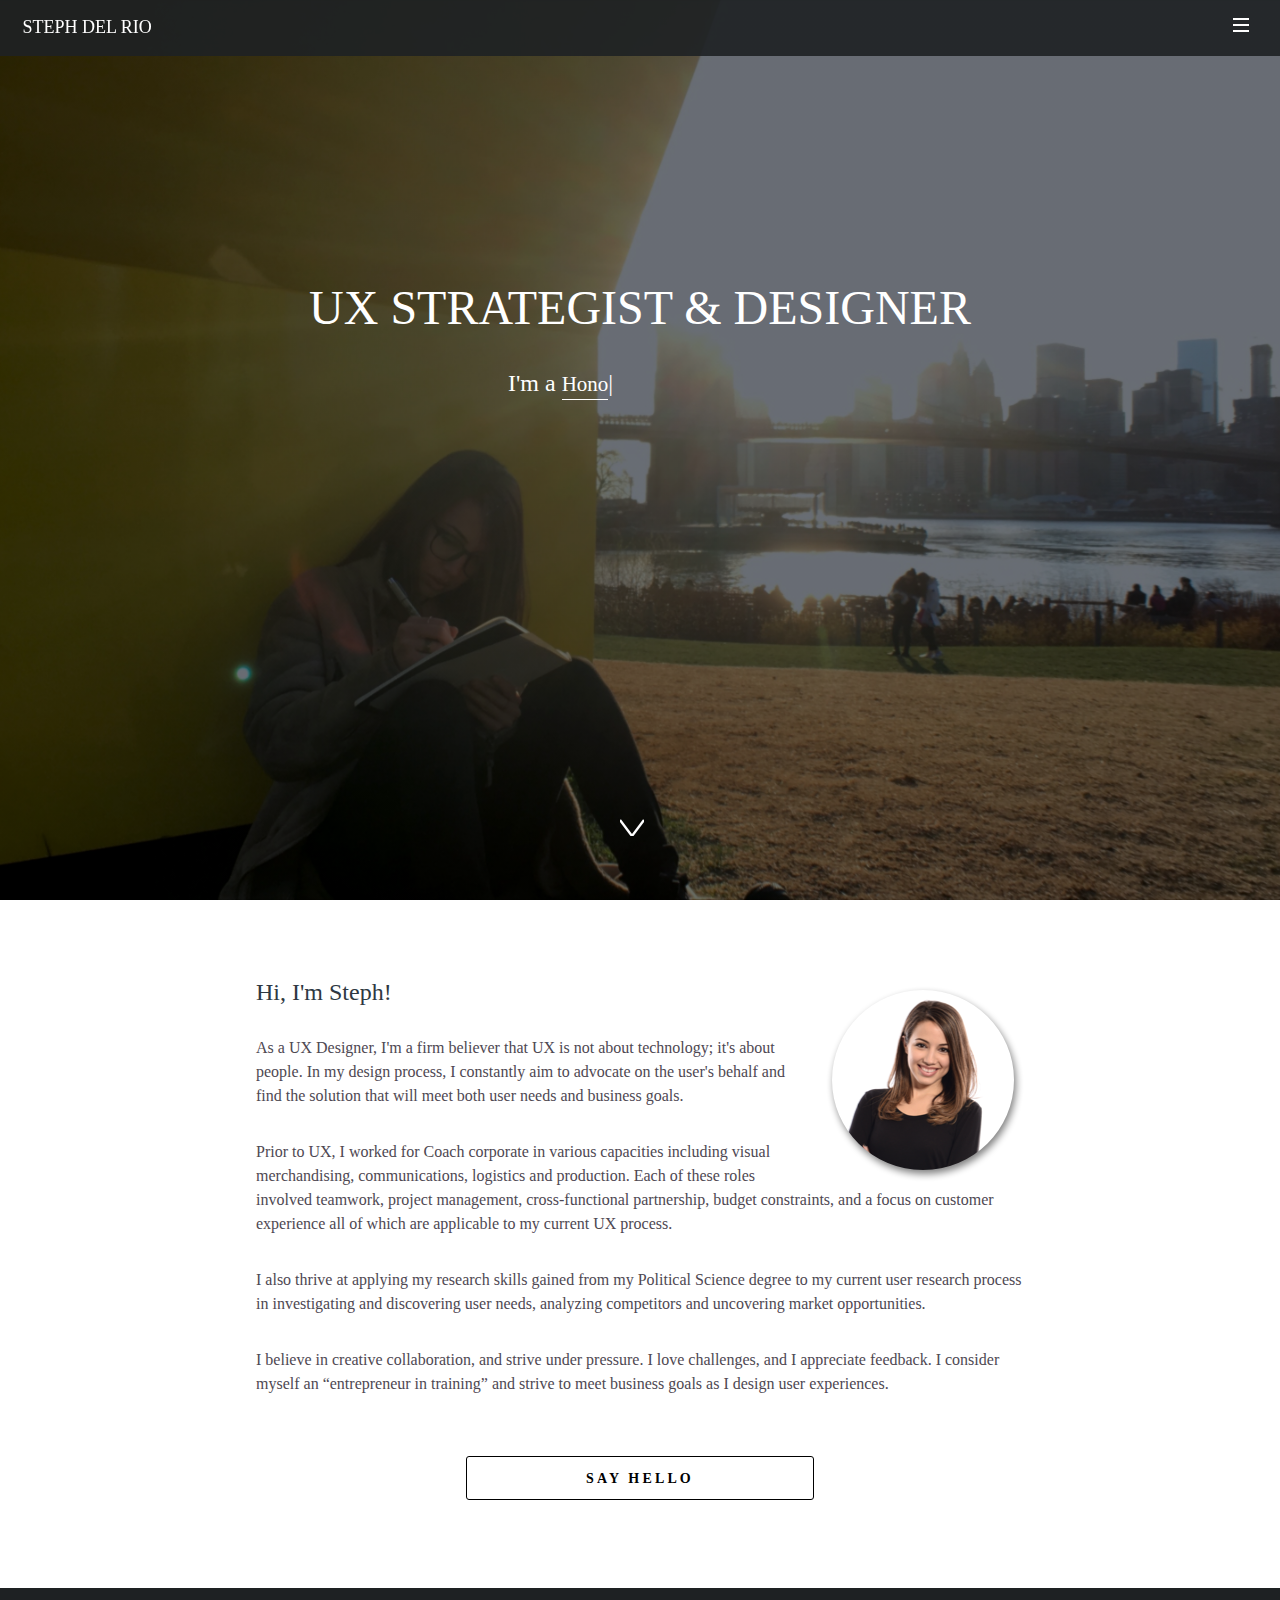
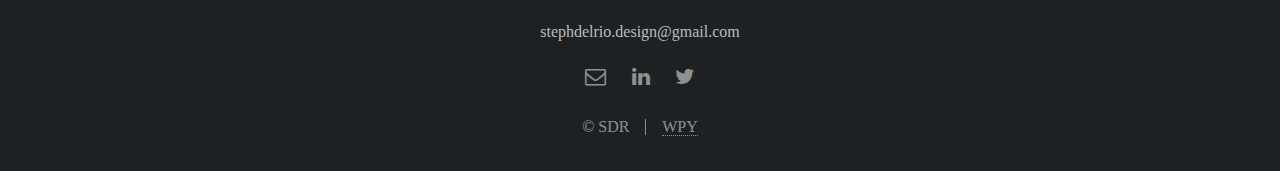
==== commit 835e0d27: "google analytics" ====
--- a/about.html
+++ b/about.html
@@ -106,5 +106,15 @@
 			<script src="assets/js/typed.js"></script>
 			<script src="assets/js/jquery.stellar.min.js"></script> 
 
+			<script>
+			  (function(i,s,o,g,r,a,m){i['GoogleAnalyticsObject']=r;i[r]=i[r]||function(){
+			  (i[r].q=i[r].q||[]).push(arguments)},i[r].l=1*new Date();a=s.createElement(o),
+			  m=s.getElementsByTagName(o)[0];a.async=1;a.src=g;m.parentNode.insertBefore(a,m)
+			  })(window,document,'script','https://www.google-analytics.com/analytics.js','ga');
+
+			  ga('create', 'UA-49590056-3', 'auto');
+			  ga('send', 'pageview');
+
+			</script>
 	</body>
 </html>--- a/assets/css/main.css
+++ b/assets/css/main.css
@@ -3988,11 +3988,11 @@
 				@media screen and (max-width: 480px) {
 
 					#footer .copyright li {
-						border: 0;
-						display: block;
-						line-height: 1.65em;
-						margin: 0;
-						padding: 0.5em 0;
+				    border: 0;
+				    display: -webkit-inline-box;
+				    line-height: 1.65em;
+				    margin: 0;
+				    padding: 0.5em 10px;
 					}
 
 				}
@@ -4091,10 +4091,10 @@
 		background-image: -webkit-linear-gradient(top, rgba(0,0,0,0.5), rgba(0,0,0,0.5)), url("../../images/stephsketch.png");
 		background-image: -ms-linear-gradient(top, rgba(0,0,0,0.5), rgba(0,0,0,0.5)), url("../../images/stephsketch.png");
 		background-image: linear-gradient(top, rgba(0,0,0,0.5), rgba(0,0,0,0.5)), url("../../images/stephsketch.png");
-		background-attachment: fixed;
+		background-attachment: inherit;
 		background-position: center center;
 		background-repeat: no-repeat;
-		background-size: cover;
+		background-size: inherit;
 	}
 
 	body.is-mobile.landing #footer {
@@ -4440,6 +4440,11 @@
   		margin: auto;
   		padding: 0 10em;
 			}
+
+			.thumb > img {
+				padding-left: 200px;
+				padding-right: 200px;
+}
 		}
 
 		@media screen and (max-width: 1280px) {
@@ -4448,6 +4453,10 @@
   		margin: auto;
   		padding: 0 10em;
 			}
+
+			.thumb > img {
+				padding-left: 100px;
+				padding-right: 100px;
 		}
 
 		@media screen and (max-width: 736px) {
@@ -4456,8 +4465,12 @@
   		margin: auto;
   		padding: 0 4em;
 			}
-		}
-
-
-
-
+
+			.thumb > img {
+				padding-left: 50px;
+				padding-right: 50px;
+		}
+
+
+
+
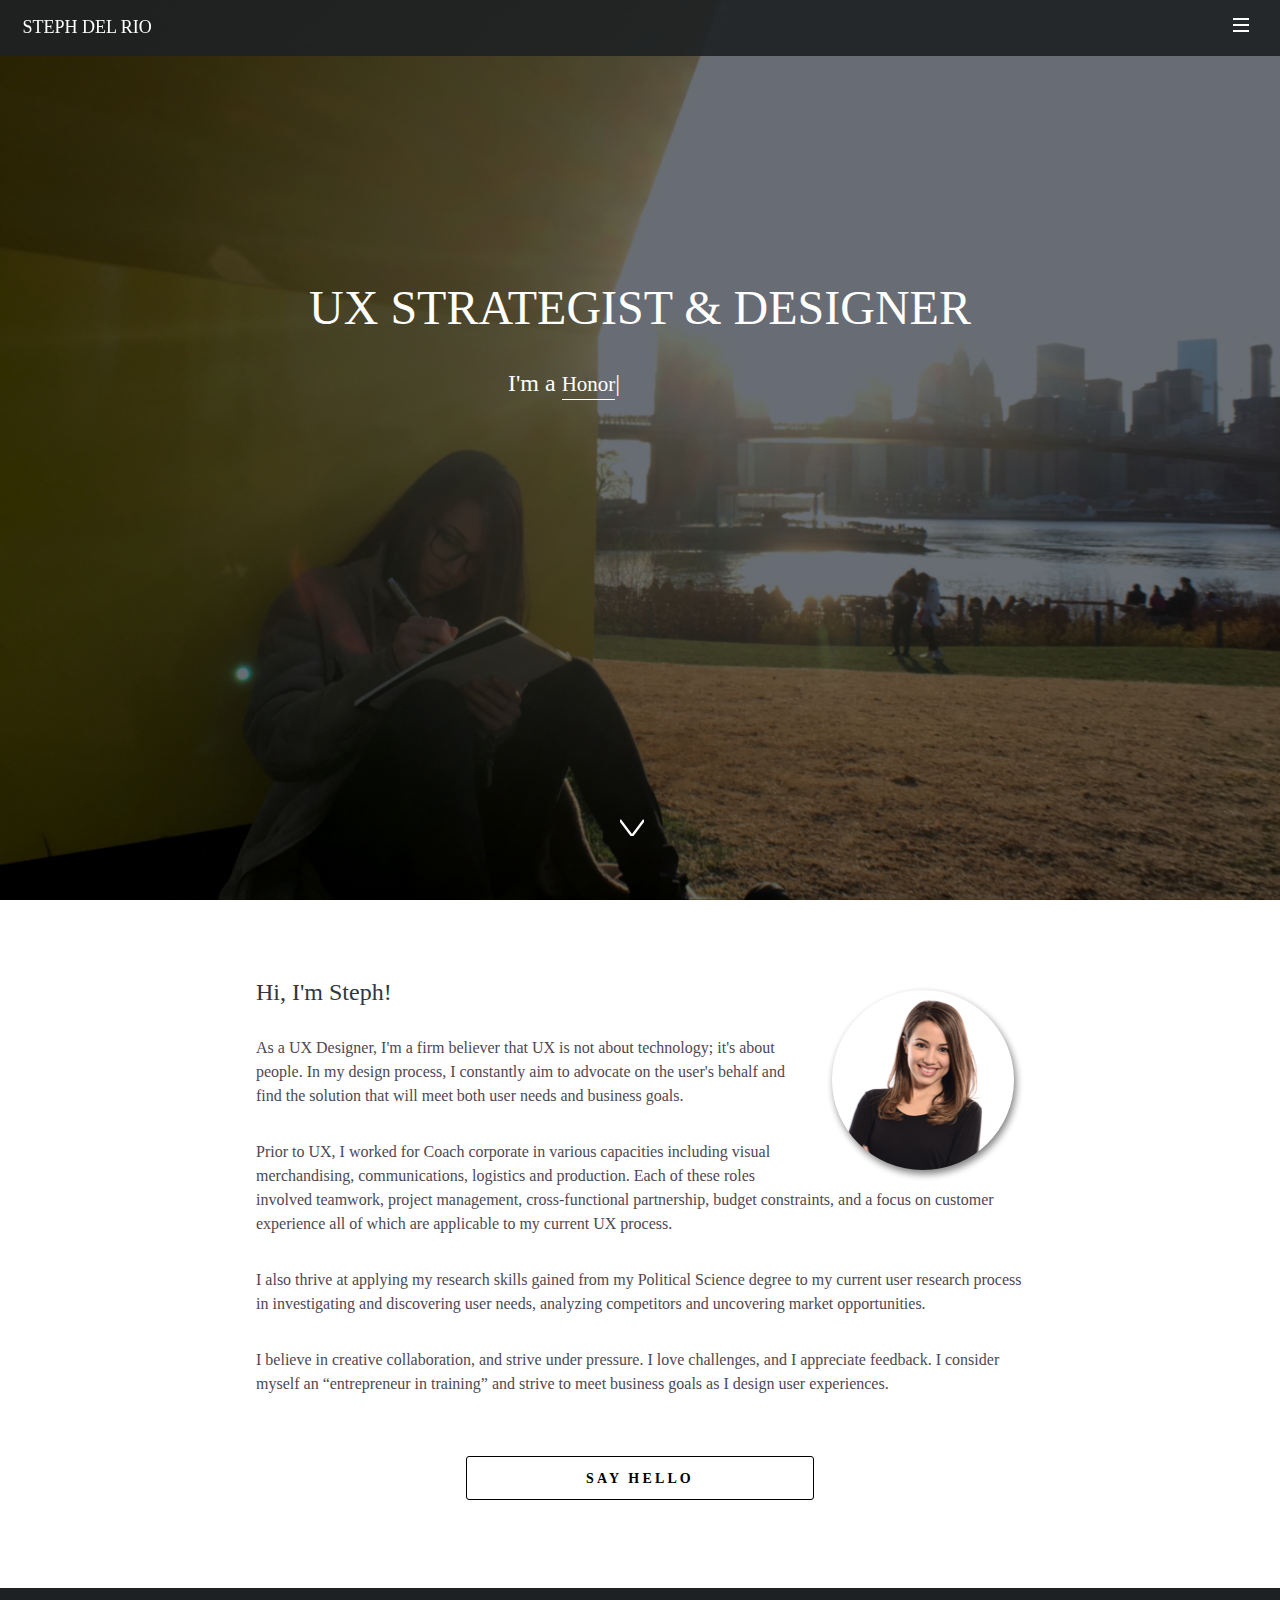
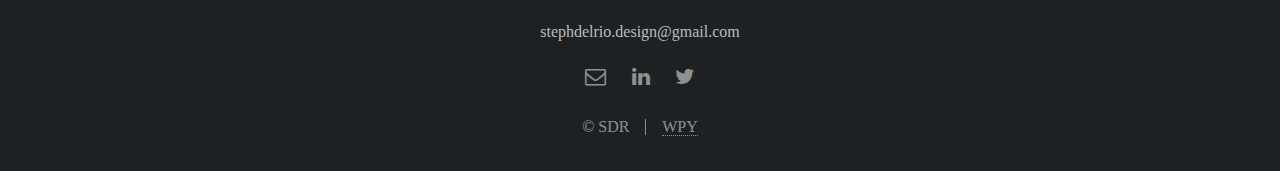
==== commit 75919e8b: "Google analytics change" ====
--- a/about.html
+++ b/about.html
@@ -106,15 +106,15 @@
 			<script src="assets/js/typed.js"></script>
 			<script src="assets/js/jquery.stellar.min.js"></script> 
 
-			<script>
-			  (function(i,s,o,g,r,a,m){i['GoogleAnalyticsObject']=r;i[r]=i[r]||function(){
-			  (i[r].q=i[r].q||[]).push(arguments)},i[r].l=1*new Date();a=s.createElement(o),
-			  m=s.getElementsByTagName(o)[0];a.async=1;a.src=g;m.parentNode.insertBefore(a,m)
-			  })(window,document,'script','https://www.google-analytics.com/analytics.js','ga');
+<script>
+  (function(i,s,o,g,r,a,m){i['GoogleAnalyticsObject']=r;i[r]=i[r]||function(){
+  (i[r].q=i[r].q||[]).push(arguments)},i[r].l=1*new Date();a=s.createElement(o),
+  m=s.getElementsByTagName(o)[0];a.async=1;a.src=g;m.parentNode.insertBefore(a,m)
+  })(window,document,'script','https://www.google-analytics.com/analytics.js','ga');
 
-			  ga('create', 'UA-49590056-3', 'auto');
-			  ga('send', 'pageview');
+  ga('create', 'UA-80012310-1', 'auto');
+  ga('send', 'pageview');
 
-			</script>
+</script>
 	</body>
 </html>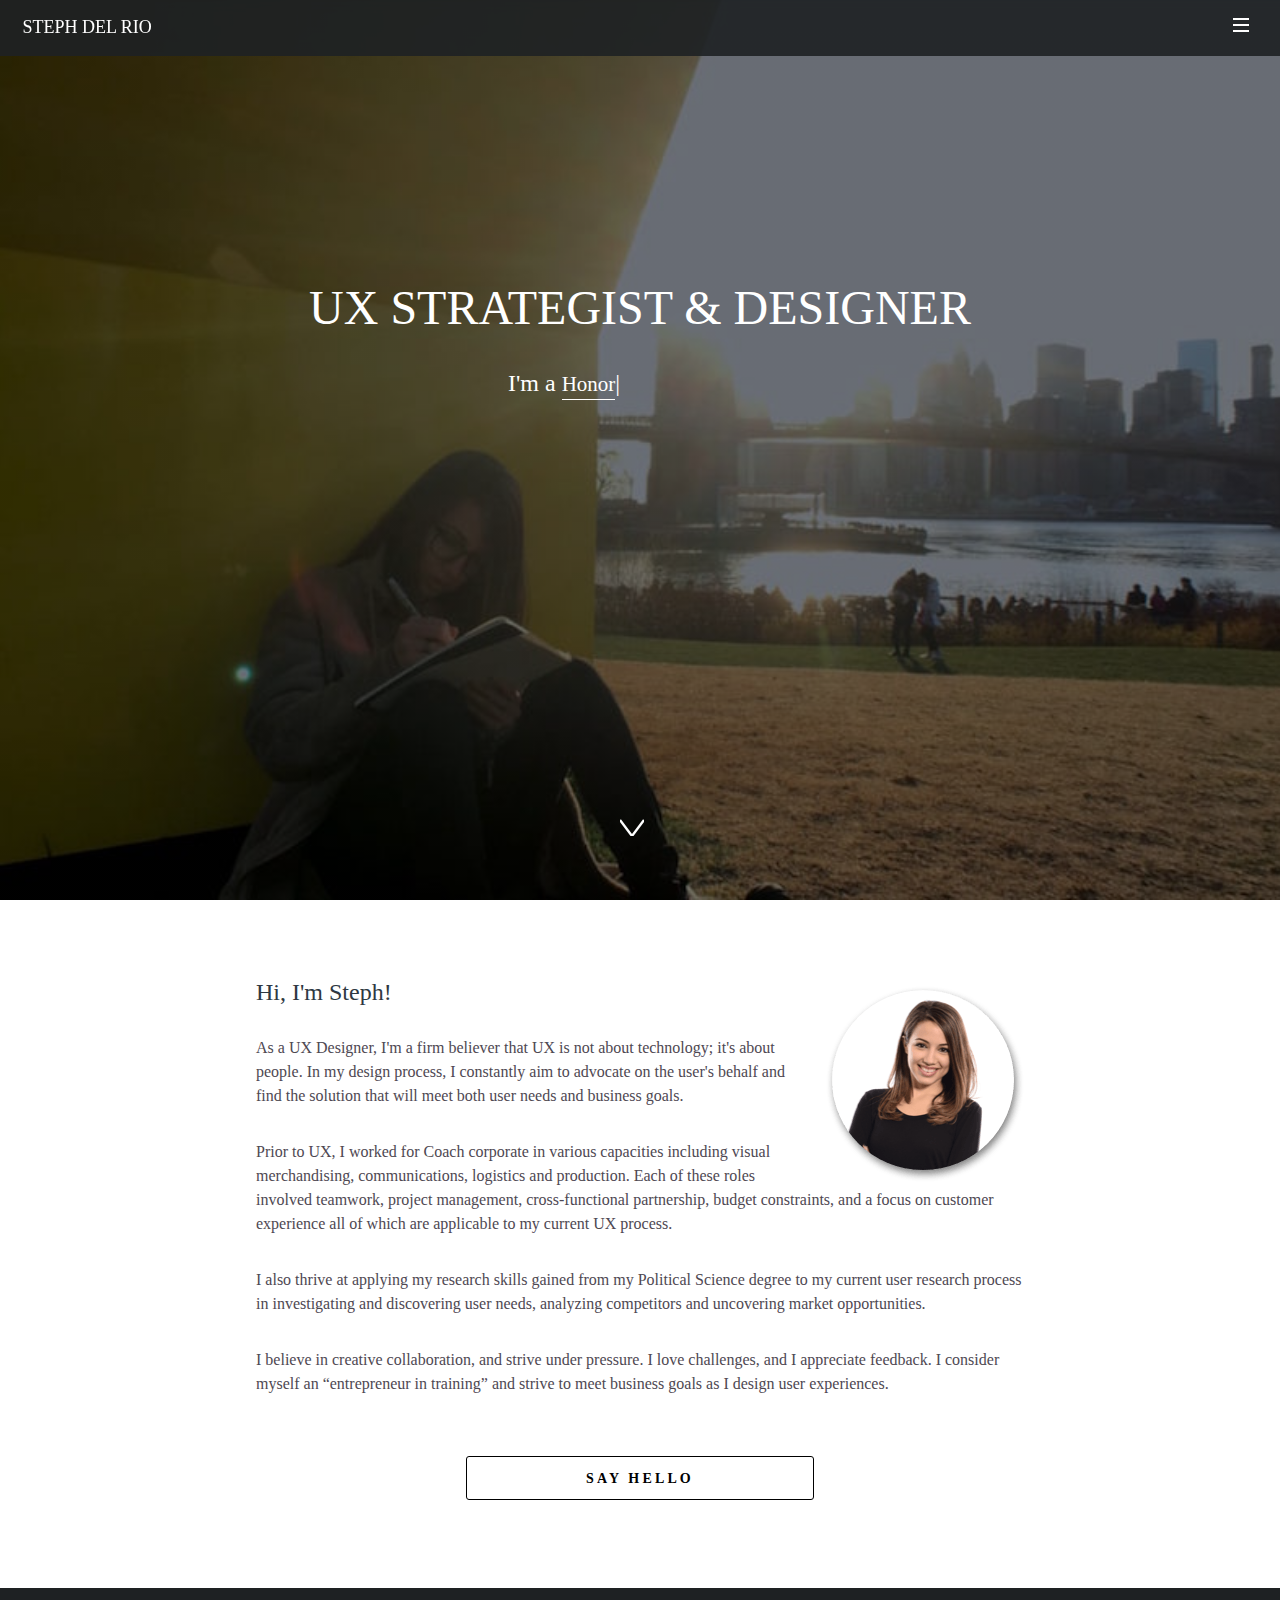
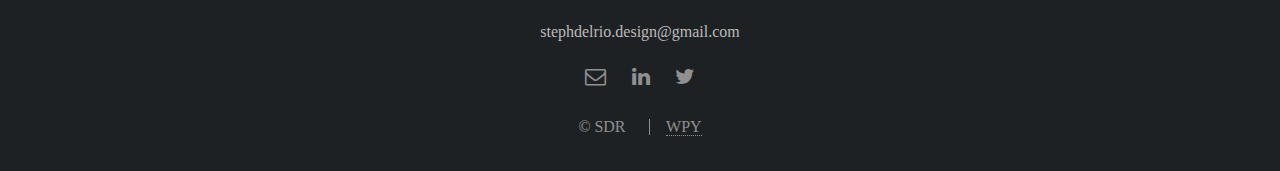
==== commit 5e065d86: "Optimization" ====
--- a/about.html
+++ b/about.html
@@ -1,120 +1,158 @@
-<!DOCTYPE HTML>
+<!DOCTYPE html>
 <html>
-	<head>
-		<title>About me</title>
-		<meta charset="utf-8" />
-		<meta name="viewport" content="width=device-width, initial-scale=1" />
-		<!--[if lte IE 8]><script src="assets/js/ie/html5shiv.js"></script><![endif]-->
-		<link rel="stylesheet" href="assets/css/main.css" />
-		<!--[if lte IE 8]><link rel="stylesheet" href="assets/css/ie8.css" /><![endif]-->
-		<!--[if lte IE 9]><link rel="stylesheet" href="assets/css/ie9.css" /><![endif]-->
-		<link rel="icon" href="images/Favicon.png" type="image/png" sizes="16x16">
-	</head>
-	<body>
+<head>
+  <title>About me</title>
+  <meta charset="utf-8">
+  <meta content="width=device-width, initial-scale=1" name="viewport">
+  <!--[if lte IE 8]><script src="assets/js/ie/html5shiv.js"></script><![endif]-->
+  <link href="assets/css/main.css" rel="stylesheet">
+  <!--[if lte IE 8]><link rel="stylesheet" href="assets/css/ie8.css" /><![endif]-->
+  <!--[if lte IE 9]><link rel="stylesheet" href="assets/css/ie9.css" /><![endif]-->
+  <link href="images/Favicon.png" rel="icon" sizes="16x16" type="image/png">
+</head>
+<body>
+  <!-- Page Wrapper -->
+  <div id="page-wrapper">
+    <!-- Header -->
+    <header id="header">
+      <h1 id="logo"><a href="index.html">STEPH DEL RIO</a></h1>
+      <nav id="nav">
+        <ul>
+          <li class="special">
+            <a class="menuToggle" href="#menu"></a>
+            <div id="menu">
+              <ul>
+                <li>
+                  <a href="index.html">Home</a>
+                </li>
+                <li>
+                  <a href="about.html">About</a>
+                </li>
+                <li>
+                  <a href="index.html#two">Work</a>
+                </li>
+                <li>
+                  <a href="index.html#stephsketch">Contact</a>
+                </li>
+              </ul>
+            </div>
+          </li>
+        </ul>
+      </nav>
+    </header><!-- Main -->
+    <article id="main2">
+      <header>
+        <h2>UX STRATEGIST &amp; DESIGNER</h2>
+        <div id="main2-typetext-2">
+          I'm a
+          <p id="element2"></p>
+          <div class="typed-cursor"></div>
+        </div>
+        <style type="text/css">
+        	#element2 {
+        		border-bottom: 1px solid white;
+        		padding-bottom: 3px;
+        		display: initial;
+        		font-family: "Avenir Next" !important;
+        	}
+        	#main2 header p {
+        		letter-spacing: 0;
+        		color: white;
+        		font-family: "Avenir Next" !important;
+        	}
+        </style><a class="more scrolly" href="#one"></a>
+      </header>
+      <section class="wrapper style5" id="one">
+        <div class="inner">
+          <br>
+          <br>
+          <br>
+          <h4>Hi, I'm Steph!<span class="image right"><img alt="" src=
+          "images/CircleHello.png"></span></h4>
+          <p>As a UX Designer, I'm a firm believer that UX is not about
+          technology; it's about people. In my design process, I constantly aim
+          to advocate on the user's behalf and find the solution that will meet
+          both user needs and business goals.</p>
+          <p>Prior to UX, I worked for Coach corporate in various capacities
+          including visual merchandising, communications, logistics and
+          production. Each of these roles involved teamwork, project
+          management, cross-functional partnership, budget constraints, and a
+          focus on customer experience all of which are applicable to my
+          current UX process.</p>
+          <p>I also thrive at applying my research skills gained from my
+          Political Science degree to my current user research process in
+          investigating and discovering user needs, analyzing competitors and
+          uncovering market opportunities.</p>
+          <p>I believe in creative collaboration, and strive under pressure. I
+          love challenges, and I appreciate feedback. I consider myself an
+          “entrepreneur in training” and strive to meet business goals as I
+          design user experiences.</p>
+          <div class="inner">
+            <header>
+              <ul class="actions">
+                <li>
+                  <a class="button small fit special" href=
+                  "mailto:stephdelrio.design@gmail.com?subject=Hi%20there!">Say
+                  Hello</a>
+                </li>
+              </ul>
+            </header>
+          </div>
+        </div>
+      </section>
+    </article><!-- Footer -->
+    <footer id="footer">
+      <p>stephdelrio.design@gmail.com</p>
+      <ul class="icons">
+        <li>
+          <a class="icon fa-envelope-o" href=
+          "mailto:stephdelrio.design@gmail.com?subject=Hello!"><span class=
+          "label">Email</span></a>
+        </li>
+        <li>
+          <a class="icon fa-linkedin" href=
+          "https://www.linkedin.com/in/stephanie-del-rio-ab850245" target=
+          "_blank"><span class="label">LinkedIn</span></a>
+        </li>
+        <li>
+          <a class="icon fa-twitter" href="https://twitter.com/Stephdelrio"
+          target="_blank"><span class="label">Twitter</span></a>
+        </li>
+      </ul>
+      <ul class="copyright">
+        <li>&copy; SDR</li>
+        <li>
+          <a href="http://iamwill.us" target="_blank">WPY</a>
+        </li>
+      </ul>
+    </footer>
+  </div><!-- Scripts -->
+  <script src="assets/js/jquery.min.js">
+  </script>
+  <script src="assets/js/jquery.scrollex.min.js">
+  </script>
+  <script src="assets/js/jquery.scrolly.min.js">
+  </script>
+  <script src="assets/js/skel.min.js">
+  </script>
+  <script src="assets/js/util.min.js">
+  </script>
+  <!--[if lte IE 8]><script src="assets/js/ie/respond.min.js"></script><![endif]-->
 
-		<!-- Page Wrapper -->
-			<div id="page-wrapper">
+  <script src="assets/js/main.js">
+  </script>
+  <script src="assets/js/typed.min.js">
+  </script>
+  <script src="assets/js/jquery.stellar.min.js">
+  </script>
+  <script>
+  	  (function(i,s,o,g,r,a,m){i['GoogleAnalyticsObject']=r;i[r]=i[r]||function(){
+  		  (i[r].q=i[r].q||[]).push(arguments)},i[r].l=1*new Date();a=s.createElement(o),
+  		  m=s.getElementsByTagName(o)[0];a.async=1;a.src=g;m.parentNode.insertBefore(a,m)
+  	  })(window,document,'script','https://www.google-analytics.com/analytics.js','ga');
+  	  ga('create', 'UA-80012310-1', 'auto');
+  	  ga('send', 'pageview');
 
-				<!-- Header -->
-					<header id="header">
-						<h1 id="logo"><a href="index.html">STEPH DEL RIO</a></h1>
-						<nav id="nav">
-							<ul>
-								<li class="special">
-									<a href="#menu" class="menuToggle"></a>
-									<div id="menu">
-										<ul>
-											<li><a href="index.html">Home</a></li>
-											<li><a href="about.html">About</a></li>
-											<li><a href="index.html#two">Work</a></li>
-											<li><a href="index.html#stephsketch">Contact</a></li>
-										</ul>
-									</div>
-								</li>
-							</ul>
-						</nav>
-					</header>
-
-				<!-- Main -->
-					<article id="main2">
-						<header>
-							<h2>UX STRATEGIST &amp; DESIGNER</h2>
-							<div id="main2-typetext-2">I'm a <p id="element2"></p>
-							<div class="typed-cursor"></div>
-							</div>
-							<style type="text/css">
-								#element2 {
-									border-bottom: 1px solid white;
-									padding-bottom: 3px;
-									display: initial;
-									font-family: "Avenir Next" !important;
-								}
-								#main2 header p {
-									letter-spacing: 0; 
-									color: white;
-									font-family: "Avenir Next" !important;
-								}
-							</style>
-							<a href="#one" class="more scrolly"></a>
-						</header>
-
-						<section class="wrapper style5" id="one">
-							<div class="inner">
-							<br><br><br>
-								<h4>Hi, I'm Steph!<span class="image right"><img src="images/CircleHello.png" alt="" /></span></h4>
-								<p>As a UX Designer, I'm a firm believer that UX is not about technology; it's about people. In my design process, I constantly aim to advocate on the user's behalf and find the solution that will meet both user needs and business goals.</p>
-
-								<p>Prior to UX, I worked for Coach corporate in various capacities including visual merchandising, communications, logistics and production. Each of these roles involved teamwork, project management, cross-functional partnership, budget constraints, and a focus on customer experience all of which are applicable to my current UX process.</p>
-
-								<p>I also thrive at applying my research skills gained from my Political Science degree to my current user research process in investigating and discovering user needs, analyzing competitors and uncovering market opportunities.</p>
-
-								<p>I believe in creative collaboration, and strive under pressure. I love challenges, and I appreciate feedback. I consider myself an “entrepreneur in training” and strive to meet business goals as I design user experiences.</p>
-								<div class="inner">
-									<header>
-										<ul class="actions">
-											<li><a href="mailto:stephdelrio.design@gmail.com?subject=Hi there!" class="button small fit special">Say Hello</a></li>
-										</ul>
-									</header>
-								</div>	
-							</div>
-						</section>
-					</article>
-
-				<!-- Footer -->
-				<footer id="footer">
-					<p>stephdelrio.design@gmail.com</p>
-					<ul class="icons">
-						<li><a href="mailto:stephdelrio.design@gmail.com?subject=Hello!" class="icon fa-envelope-o"><span class="label">Email</span></a></li>
-						<li><a href="https://www.linkedin.com/in/stephanie-del-rio-ab850245" target="_blank" class="icon fa-linkedin"><span class="label">LinkedIn</span></a></li>
-						<li><a href="https://twitter.com/Stephdelrio" target="_blank" class="icon fa-twitter"><span class="label">Twitter</span></a></li>
-
-					</ul>
-					<ul class="copyright">
-						<li>&copy; SDR</li><li><a href="http://iamwill.us" target="_blank">WPY</a></li>
-					</ul>
-				</footer>
-				</div>
-
-		<!-- Scripts -->
-			<script src="assets/js/jquery.min.js"></script>
-			<script src="assets/js/jquery.scrollex.min.js"></script>
-			<script src="assets/js/jquery.scrolly.min.js"></script>
-			<script src="assets/js/skel.min.js"></script>
-			<script src="assets/js/util.js"></script>
-			<!--[if lte IE 8]><script src="assets/js/ie/respond.min.js"></script><![endif]-->
-			<script src="assets/js/main.js"></script>
-			<script src="assets/js/typed.js"></script>
-			<script src="assets/js/jquery.stellar.min.js"></script> 
-
-<script>
-  (function(i,s,o,g,r,a,m){i['GoogleAnalyticsObject']=r;i[r]=i[r]||function(){
-  (i[r].q=i[r].q||[]).push(arguments)},i[r].l=1*new Date();a=s.createElement(o),
-  m=s.getElementsByTagName(o)[0];a.async=1;a.src=g;m.parentNode.insertBefore(a,m)
-  })(window,document,'script','https://www.google-analytics.com/analytics.js','ga');
-
-  ga('create', 'UA-80012310-1', 'auto');
-  ga('send', 'pageview');
-
-</script>
-	</body>
+  </script>
+</body>
 </html>--- a/assets/css/main.css
+++ b/assets/css/main.css
@@ -1,3792 +1,3512 @@
-@import url(font-awesome.min.css);
-@import url("http://fonts.googleapis.com/css?family=Open+Sans:400,400italic,600,600italic,800,800italic");
-
+@import  "font-awesome.min.css";
+
+/*@import url("http://fonts.googleapis.com/css?family=Open+Sans:400,400italic,600,600italic,800,800italic");*/
 /* Reset */
-
-	html, body, div, span, applet, object, iframe, h1, h2, h3, h4, h5, h6, p, blockquote, pre, a, abbr, acronym, address, big, cite, code, del, dfn, em, img, ins, kbd, q, s, samp, small, strike, strong, sub, sup, tt, var, b, u, i, center, dl, dt, dd, ol, ul, li, fieldset, form, label, legend, table, caption, tbody, tfoot, thead, tr, th, td, article, aside, canvas, details, embed, figure, figcaption, footer, header, hgroup, menu, nav, output, ruby, section, summary, time, mark, audio, video {
-		margin: 0;
-		padding: 0;
-		border: 0;
-		font-size: 100%;
-		font: inherit;
-		vertical-align: baseline;
-	}
-
-	article, aside, details, figcaption, figure, footer, header, hgroup, menu, nav, section {
-		display: block;
-	}
-
-	body {
-		line-height: 1;
-	}
-
-	ol, ul {
-		list-style: none;
-	}
-
-	blockquote, q {
-		quotes: none;
-	}
-
-	blockquote:before, blockquote:after, q:before, q:after {
-		content: '';
-		content: none;
-	}
-
-	table {
-		border-collapse: collapse;
-		border-spacing: 0;
-	}
-
-	body {
-		-webkit-text-size-adjust: none;
-	}
+html,body,div,span,applet,object,iframe,h1,h2,h3,h4,h5,h6,p,blockquote,pre,a,abbr,acronym,address,big,cite,code,del,dfn,em,img,ins,kbd,q,s,samp,small,strike,strong,sub,sup,tt,var,b,u,i,center,dl,dt,dd,ol,ul,li,fieldset,form,label,legend,table,caption,tbody,tfoot,thead,tr,th,td,article,aside,canvas,details,embed,figure,figcaption,footer,header,hgroup,menu,nav,output,ruby,section,summary,time,mark,audio,video {
+  margin: 0;
+  padding: 0;
+  border: 0;
+  font-size: 100%;
+  font: inherit;
+  vertical-align: baseline;
+}
+
+article,aside,details,figcaption,figure,footer,header,hgroup,menu,nav,section {
+  display: block;
+}
+
+body {
+  line-height: 1;
+}
+
+ol,ul {
+  list-style: none;
+}
+
+blockquote,q {
+  quotes: none;
+}
+
+blockquote:before,blockquote:after,q:before,q:after {
+  content: '';
+  content: none;
+}
+
+table {
+  border-collapse: collapse;
+  border-spacing: 0;
+}
+
+body {
+  -webkit-text-size-adjust: none;
+}
 
 /* Box Model */
-
-	*, *:before, *:after {
-		-moz-box-sizing: border-box;
-		-webkit-box-sizing: border-box;
-		box-sizing: border-box;
-	}
+*,:before,:after {
+  -moz-box-sizing: border-box;
+  -webkit-box-sizing: border-box;
+  box-sizing: border-box;
+}
 
 /* Grid */
-
-	.row {
-		border-bottom: solid 1px transparent;
-		-moz-box-sizing: border-box;
-		-webkit-box-sizing: border-box;
-		box-sizing: border-box;
-	}
-
-	.row > * {
-		float: left;
-		-moz-box-sizing: border-box;
-		-webkit-box-sizing: border-box;
-		box-sizing: border-box;
-	}
-
-	.row:after, .row:before {
-		content: '';
-		display: block;
-		clear: both;
-		height: 0;
-	}
-
-	.row.uniform > * > :first-child {
-		margin-top: 0;
-	}
-
-	.row.uniform > * > :last-child {
-		margin-bottom: 0;
-	}
-
-	.row.\30 \25 > * {
-		padding: 0 0 0 0em;
-	}
-
-	.row.\30 \25 {
-		margin: 0 0 -1px 0em;
-	}
-
-	.row.uniform.\30 \25 > * {
-		padding: 0em 0 0 0em;
-	}
-
-	.row.uniform.\30 \25 {
-		margin: 0em 0 -1px 0em;
-	}
-
-	.row > * {
-		padding: 0 0 0 1.5em;
-	}
-
-	.row {
-		margin: 0 0 -1px -1.5em;
-	}
-
-	.row.uniform > * {
-		padding: 1.5em 0 0 1.5em;
-	}
-
-	.row.uniform {
-		margin: -1.5em 0 -1px -1.5em;
-	}
-
-	.row.\32 00\25 > * {
-		padding: 0 0 0 3em;
-	}
-
-	.row.\32 00\25 {
-		margin: 0 0 -1px -3em;
-	}
-
-	.row.uniform.\32 00\25 > * {
-		padding: 3em 0 0 3em;
-	}
-
-	.row.uniform.\32 00\25 {
-		margin: -3em 0 -1px -3em;
-	}
-
-	.row.\31 50\25 > * {
-		padding: 0 0 0 2.25em;
-	}
-
-	.row.\31 50\25 {
-		margin: 0 0 -1px -2.25em;
-	}
-
-	.row.uniform.\31 50\25 > * {
-		padding: 2.25em 0 0 2.25em;
-	}
-
-	.row.uniform.\31 50\25 {
-		margin: -2.25em 0 -1px -2.25em;
-	}
-
-	.row.\35 0\25 > * {
-		padding: 0 0 0 0.75em;
-	}
-
-	.row.\35 0\25 {
-		margin: 0 0 -1px -0.75em;
-	}
-
-	.row.uniform.\35 0\25 > * {
-		padding: 0.75em 0 0 0.75em;
-	}
-
-	.row.uniform.\35 0\25 {
-		margin: -0.75em 0 -1px -0.75em;
-	}
-
-	.row.\32 5\25 > * {
-		padding: 0 0 0 0.375em;
-	}
-
-	.row.\32 5\25 {
-		margin: 0 0 -1px -0.375em;
-	}
-
-	.row.uniform.\32 5\25 > * {
-		padding: 0.375em 0 0 0.375em;
-	}
-
-	.row.uniform.\32 5\25 {
-		margin: -0.375em 0 -1px -0.375em;
-	}
-
-	.\31 2u, .\31 2u\24 {
-		width: 100%;
-		clear: none;
-		margin-left: 0;
-	}
-
-	.\31 1u, .\31 1u\24 {
-		width: 91.6666666667%;
-		clear: none;
-		margin-left: 0;
-	}
-
-	.\31 0u, .\31 0u\24 {
-		width: 83.3333333333%;
-		clear: none;
-		margin-left: 0;
-	}
-
-	.\39 u, .\39 u\24 {
-		width: 75%;
-		clear: none;
-		margin-left: 0;
-	}
-
-	.\38 u, .\38 u\24 {
-		width: 66.6666666667%;
-		clear: none;
-		margin-left: 0;
-	}
-
-	.\37 u, .\37 u\24 {
-		width: 58.3333333333%;
-		clear: none;
-		margin-left: 0;
-	}
-
-	.\36 u, .\36 u\24 {
-		width: 50%;
-		clear: none;
-		margin-left: 0;
-		margin-bottom: 90px;
-	}
-
-	.\35 u, .\35 u\24 {
-		width: 41.6666666667%;
-		clear: none;
-		margin-left: 0;
-	}
-
-	.\34 u, .\34 u\24 {
-		width: 33.3333333333%;
-		clear: none;
-		margin-left: 0;
-	}
-
-	.\33 u, .\33 u\24 {
-		width: 25%;
-		clear: none;
-		margin-left: 0;
-	}
-
-	.\32 u, .\32 u\24 {
-		width: 16.6666666667%;
-		clear: none;
-		margin-left: 0;
-	}
-
-	.\31 u, .\31 u\24 {
-		width: 8.3333333333%;
-		clear: none;
-		margin-left: 0;
-	}
-
-	.\31 2u\24 + *,
-	.\31 1u\24 + *,
-	.\31 0u\24 + *,
-	.\39 u\24 + *,
-	.\38 u\24 + *,
-	.\37 u\24 + *,
-	.\36 u\24 + *,
-	.\35 u\24 + *,
-	.\34 u\24 + *,
-	.\33 u\24 + *,
-	.\32 u\24 + *,
-	.\31 u\24 + * {
-		clear: left;
-	}
-
-	.\-11u {
-		margin-left: 91.66667%;
-	}
-
-	.\-10u {
-		margin-left: 83.33333%;
-	}
-
-	.\-9u {
-		margin-left: 75%;
-	}
-
-	.\-8u {
-		margin-left: 66.66667%;
-	}
-
-	.\-7u {
-		margin-left: 58.33333%;
-	}
-
-	.\-6u {
-		margin-left: 50%;
-	}
-
-	.\-5u {
-		margin-left: 41.66667%;
-	}
-
-	.\-4u {
-		margin-left: 33.33333%;
-	}
-
-	.\-3u {
-		margin-left: 25%;
-	}
-
-	.\-2u {
-		margin-left: 16.66667%;
-	}
-
-	.\-1u {
-		margin-left: 8.33333%;
-	}
-
-	@media screen and (max-width: 1680px) {
-
-		.row > * {
-			padding: 0 0 0 1.5em;
-		}
-
-		.row {
-			margin: 0 0 -1px -1.5em;
-		}
-
-		.row.uniform > * {
-			padding: 1.5em 0 0 1.5em;
-		}
-
-		.row.uniform {
-			margin: -1.5em 0 -1px -1.5em;
-		}
-
-		.row.\32 00\25 > * {
-			padding: 0 0 0 3em;
-		}
-
-		.row.\32 00\25 {
-			margin: 0 0 -1px -3em;
-		}
-
-		.row.uniform.\32 00\25 > * {
-			padding: 3em 0 0 3em;
-		}
-
-		.row.uniform.\32 00\25 {
-			margin: -3em 0 -1px -3em;
-		}
-
-		.row.\31 50\25 > * {
-			padding: 0 0 0 2.25em;
-		}
-
-		.row.\31 50\25 {
-			margin: 0 0 -1px -2.25em;
-		}
-
-		.row.uniform.\31 50\25 > * {
-			padding: 2.25em 0 0 2.25em;
-		}
-
-		.row.uniform.\31 50\25 {
-			margin: -2.25em 0 -1px -2.25em;
-		}
-
-		.row.\35 0\25 > * {
-			padding: 0 0 0 0.75em;
-		}
-
-		.row.\35 0\25 {
-			margin: 0 0 -1px -0.75em;
-		}
-
-		.row.uniform.\35 0\25 > * {
-			padding: 0.75em 0 0 0.75em;
-		}
-
-		.row.uniform.\35 0\25 {
-			margin: -0.75em 0 -1px -0.75em;
-		}
-
-		.row.\32 5\25 > * {
-			padding: 0 0 0 0.375em;
-		}
-
-		.row.\32 5\25 {
-			margin: 0 0 -1px -0.375em;
-		}
-
-		.row.uniform.\32 5\25 > * {
-			padding: 0.375em 0 0 0.375em;
-		}
-
-		.row.uniform.\32 5\25 {
-			margin: -0.375em 0 -1px -0.375em;
-		}
-
-		.\31 2u\28xlarge\29, .\31 2u\24\28xlarge\29 {
-			width: 100%;
-			clear: none;
-			margin-left: 0;
-		}
-
-		.\31 1u\28xlarge\29, .\31 1u\24\28xlarge\29 {
-			width: 91.6666666667%;
-			clear: none;
-			margin-left: 0;
-		}
-
-		.\31 0u\28xlarge\29, .\31 0u\24\28xlarge\29 {
-			width: 83.3333333333%;
-			clear: none;
-			margin-left: 0;
-		}
-
-		.\39 u\28xlarge\29, .\39 u\24\28xlarge\29 {
-			width: 75%;
-			clear: none;
-			margin-left: 0;
-		}
-
-		.\38 u\28xlarge\29, .\38 u\24\28xlarge\29 {
-			width: 66.6666666667%;
-			clear: none;
-			margin-left: 0;
-		}
-
-		.\37 u\28xlarge\29, .\37 u\24\28xlarge\29 {
-			width: 58.3333333333%;
-			clear: none;
-			margin-left: 0;
-		}
-
-		.\36 u\28xlarge\29, .\36 u\24\28xlarge\29 {
-			width: 50%;
-			clear: none;
-			margin-left: 0;
-		}
-
-		.\35 u\28xlarge\29, .\35 u\24\28xlarge\29 {
-			width: 41.6666666667%;
-			clear: none;
-			margin-left: 0;
-		}
-
-		.\34 u\28xlarge\29, .\34 u\24\28xlarge\29 {
-			width: 33.3333333333%;
-			clear: none;
-			margin-left: 0;
-		}
-
-		.\33 u\28xlarge\29, .\33 u\24\28xlarge\29 {
-			width: 25%;
-			clear: none;
-			margin-left: 0;
-		}
-
-		.\32 u\28xlarge\29, .\32 u\24\28xlarge\29 {
-			width: 16.6666666667%;
-			clear: none;
-			margin-left: 0;
-		}
-
-		.\31 u\28xlarge\29, .\31 u\24\28xlarge\29 {
-			width: 8.3333333333%;
-			clear: none;
-			margin-left: 0;
-		}
-
-		.\31 2u\24\28xlarge\29 + *,
-		.\31 1u\24\28xlarge\29 + *,
-		.\31 0u\24\28xlarge\29 + *,
-		.\39 u\24\28xlarge\29 + *,
-		.\38 u\24\28xlarge\29 + *,
-		.\37 u\24\28xlarge\29 + *,
-		.\36 u\24\28xlarge\29 + *,
-		.\35 u\24\28xlarge\29 + *,
-		.\34 u\24\28xlarge\29 + *,
-		.\33 u\24\28xlarge\29 + *,
-		.\32 u\24\28xlarge\29 + *,
-		.\31 u\24\28xlarge\29 + * {
-			clear: left;
-		}
-
-		.\-11u\28xlarge\29 {
-			margin-left: 91.66667%;
-		}
-
-		.\-10u\28xlarge\29 {
-			margin-left: 83.33333%;
-		}
-
-		.\-9u\28xlarge\29 {
-			margin-left: 75%;
-		}
-
-		.\-8u\28xlarge\29 {
-			margin-left: 66.66667%;
-		}
-
-		.\-7u\28xlarge\29 {
-			margin-left: 58.33333%;
-		}
-
-		.\-6u\28xlarge\29 {
-			margin-left: 50%;
-		}
-
-		.\-5u\28xlarge\29 {
-			margin-left: 41.66667%;
-		}
-
-		.\-4u\28xlarge\29 {
-			margin-left: 33.33333%;
-		}
-
-		.\-3u\28xlarge\29 {
-			margin-left: 25%;
-		}
-
-		.\-2u\28xlarge\29 {
-			margin-left: 16.66667%;
-		}
-
-		.\-1u\28xlarge\29 {
-			margin-left: 8.33333%;
-		}
-
-	}
-
-	@media screen and (max-width: 1280px) {
-
-		.row > * {
-			padding: 0 0 0 1.5em;
-		}
-
-		.row {
-			margin: 0 0 -1px -1.5em;
-		}
-
-		.row.uniform > * {
-			padding: 1.5em 0 0 1.5em;
-		}
-
-		.row.uniform {
-			margin: -1.5em 0 -1px -1.5em;
-		}
-
-		.row.\32 00\25 > * {
-			padding: 0 0 0 3em;
-		}
-
-		.row.\32 00\25 {
-			margin: 0 0 -1px -3em;
-		}
-
-		.row.uniform.\32 00\25 > * {
-			padding: 3em 0 0 3em;
-		}
-
-		.row.uniform.\32 00\25 {
-			margin: -3em 0 -1px -3em;
-		}
-
-		.row.\31 50\25 > * {
-			padding: 0 0 0 2.25em;
-		}
-
-		.row.\31 50\25 {
-			margin: 0 0 -1px -2.25em;
-		}
-
-		.row.uniform.\31 50\25 > * {
-			padding: 2.25em 0 0 2.25em;
-		}
-
-		.row.uniform.\31 50\25 {
-			margin: -2.25em 0 -1px -2.25em;
-		}
-
-		.row.\35 0\25 > * {
-			padding: 0 0 0 0.75em;
-		}
-
-		.row.\35 0\25 {
-			margin: 0 0 -1px -0.75em;
-		}
-
-		.row.uniform.\35 0\25 > * {
-			padding: 0.75em 0 0 0.75em;
-		}
-
-		.row.uniform.\35 0\25 {
-			margin: -0.75em 0 -1px -0.75em;
-		}
-
-		.row.\32 5\25 > * {
-			padding: 0 0 0 0.375em;
-		}
-
-		.row.\32 5\25 {
-			margin: 0 0 -1px -0.375em;
-		}
-
-		.row.uniform.\32 5\25 > * {
-			padding: 0.375em 0 0 0.375em;
-		}
-
-		.row.uniform.\32 5\25 {
-			margin: -0.375em 0 -1px -0.375em;
-		}
-
-		.\31 2u\28large\29, .\31 2u\24\28large\29 {
-			width: 100%;
-			clear: none;
-			margin-left: 0;
-		}
-
-		.\31 1u\28large\29, .\31 1u\24\28large\29 {
-			width: 91.6666666667%;
-			clear: none;
-			margin-left: 0;
-		}
-
-		.\31 0u\28large\29, .\31 0u\24\28large\29 {
-			width: 83.3333333333%;
-			clear: none;
-			margin-left: 0;
-		}
-
-		.\39 u\28large\29, .\39 u\24\28large\29 {
-			width: 75%;
-			clear: none;
-			margin-left: 0;
-		}
-
-		.\38 u\28large\29, .\38 u\24\28large\29 {
-			width: 66.6666666667%;
-			clear: none;
-			margin-left: 0;
-		}
-
-		.\37 u\28large\29, .\37 u\24\28large\29 {
-			width: 58.3333333333%;
-			clear: none;
-			margin-left: 0;
-		}
-
-		.\36 u\28large\29, .\36 u\24\28large\29 {
-			width: 50%;
-			clear: none;
-			margin-left: 0;
-		}
-
-		.\35 u\28large\29, .\35 u\24\28large\29 {
-			width: 41.6666666667%;
-			clear: none;
-			margin-left: 0;
-		}
-
-		.\34 u\28large\29, .\34 u\24\28large\29 {
-			width: 33.3333333333%;
-			clear: none;
-			margin-left: 0;
-		}
-
-		.\33 u\28large\29, .\33 u\24\28large\29 {
-			width: 25%;
-			clear: none;
-			margin-left: 0;
-		}
-
-		.\32 u\28large\29, .\32 u\24\28large\29 {
-			width: 16.6666666667%;
-			clear: none;
-			margin-left: 0;
-		}
-
-		.\31 u\28large\29, .\31 u\24\28large\29 {
-			width: 8.3333333333%;
-			clear: none;
-			margin-left: 0;
-		}
-
-		.\31 2u\24\28large\29 + *,
-		.\31 1u\24\28large\29 + *,
-		.\31 0u\24\28large\29 + *,
-		.\39 u\24\28large\29 + *,
-		.\38 u\24\28large\29 + *,
-		.\37 u\24\28large\29 + *,
-		.\36 u\24\28large\29 + *,
-		.\35 u\24\28large\29 + *,
-		.\34 u\24\28large\29 + *,
-		.\33 u\24\28large\29 + *,
-		.\32 u\24\28large\29 + *,
-		.\31 u\24\28large\29 + * {
-			clear: left;
-		}
-
-		.\-11u\28large\29 {
-			margin-left: 91.66667%;
-		}
-
-		.\-10u\28large\29 {
-			margin-left: 83.33333%;
-		}
-
-		.\-9u\28large\29 {
-			margin-left: 75%;
-		}
-
-		.\-8u\28large\29 {
-			margin-left: 66.66667%;
-		}
-
-		.\-7u\28large\29 {
-			margin-left: 58.33333%;
-		}
-
-		.\-6u\28large\29 {
-			margin-left: 50%;
-		}
-
-		.\-5u\28large\29 {
-			margin-left: 41.66667%;
-		}
-
-		.\-4u\28large\29 {
-			margin-left: 33.33333%;
-		}
-
-		.\-3u\28large\29 {
-			margin-left: 25%;
-		}
-
-		.\-2u\28large\29 {
-			margin-left: 16.66667%;
-		}
-
-		.\-1u\28large\29 {
-			margin-left: 8.33333%;
-		}
-
-	}
-
-	@media screen and (max-width: 980px) {
-
-		.row > * {
-			padding: 0 0 0 1.5em;
-		}
-
-		.row {
-			margin: 0 0 -1px -1.5em;
-		}
-
-		.row.uniform > * {
-			padding: 1.5em 0 0 1.5em;
-		}
-
-		.row.uniform {
-			margin: -1.5em 0 -1px -1.5em;
-		}
-
-		.row.\32 00\25 > * {
-			padding: 0 0 0 3em;
-		}
-
-		.row.\32 00\25 {
-			margin: 0 0 -1px -3em;
-		}
-
-		.row.uniform.\32 00\25 > * {
-			padding: 3em 0 0 3em;
-		}
-
-		.row.uniform.\32 00\25 {
-			margin: -3em 0 -1px -3em;
-		}
-
-		.row.\31 50\25 > * {
-			padding: 0 0 0 2.25em;
-		}
-
-		.row.\31 50\25 {
-			margin: 0 0 -1px -2.25em;
-		}
-
-		.row.uniform.\31 50\25 > * {
-			padding: 2.25em 0 0 2.25em;
-		}
-
-		.row.uniform.\31 50\25 {
-			margin: -2.25em 0 -1px -2.25em;
-		}
-
-		.row.\35 0\25 > * {
-			padding: 0 0 0 0.75em;
-		}
-
-		.row.\35 0\25 {
-			margin: 0 0 -1px -0.75em;
-		}
-
-		.row.uniform.\35 0\25 > * {
-			padding: 0.75em 0 0 0.75em;
-		}
-
-		.row.uniform.\35 0\25 {
-			margin: -0.75em 0 -1px -0.75em;
-		}
-
-		.row.\32 5\25 > * {
-			padding: 0 0 0 0.375em;
-		}
-
-		.row.\32 5\25 {
-			margin: 0 0 -1px -0.375em;
-		}
-
-		.row.uniform.\32 5\25 > * {
-			padding: 0.375em 0 0 0.375em;
-		}
-
-		.row.uniform.\32 5\25 {
-			margin: -0.375em 0 -1px -0.375em;
-		}
-
-		.\31 2u\28medium\29, .\31 2u\24\28medium\29 {
-			width: 100%;
-			clear: none;
-			margin-left: 0;
-		}
-
-		.\31 1u\28medium\29, .\31 1u\24\28medium\29 {
-			width: 91.6666666667%;
-			clear: none;
-			margin-left: 0;
-		}
-
-		.\31 0u\28medium\29, .\31 0u\24\28medium\29 {
-			width: 83.3333333333%;
-			clear: none;
-			margin-left: 0;
-		}
-
-		.\39 u\28medium\29, .\39 u\24\28medium\29 {
-			width: 75%;
-			clear: none;
-			margin-left: 0;
-		}
-
-		.\38 u\28medium\29, .\38 u\24\28medium\29 {
-			width: 66.6666666667%;
-			clear: none;
-			margin-left: 0;
-		}
-
-		.\37 u\28medium\29, .\37 u\24\28medium\29 {
-			width: 58.3333333333%;
-			clear: none;
-			margin-left: 0;
-		}
-
-		.\36 u\28medium\29, .\36 u\24\28medium\29 {
-			width: 50%;
-			clear: none;
-			margin-left: 0;
-		}
-
-		.\35 u\28medium\29, .\35 u\24\28medium\29 {
-			width: 41.6666666667%;
-			clear: none;
-			margin-left: 0;
-		}
-
-		.\34 u\28medium\29, .\34 u\24\28medium\29 {
-			width: 33.3333333333%;
-			clear: none;
-			margin-left: 0;
-		}
-
-		.\33 u\28medium\29, .\33 u\24\28medium\29 {
-			width: 25%;
-			clear: none;
-			margin-left: 0;
-		}
-
-		.\32 u\28medium\29, .\32 u\24\28medium\29 {
-			width: 16.6666666667%;
-			clear: none;
-			margin-left: 0;
-		}
-
-		.\31 u\28medium\29, .\31 u\24\28medium\29 {
-			width: 8.3333333333%;
-			clear: none;
-			margin-left: 0;
-		}
-
-		.\31 2u\24\28medium\29 + *,
-		.\31 1u\24\28medium\29 + *,
-		.\31 0u\24\28medium\29 + *,
-		.\39 u\24\28medium\29 + *,
-		.\38 u\24\28medium\29 + *,
-		.\37 u\24\28medium\29 + *,
-		.\36 u\24\28medium\29 + *,
-		.\35 u\24\28medium\29 + *,
-		.\34 u\24\28medium\29 + *,
-		.\33 u\24\28medium\29 + *,
-		.\32 u\24\28medium\29 + *,
-		.\31 u\24\28medium\29 + * {
-			clear: left;
-		}
-
-		.\-11u\28medium\29 {
-			margin-left: 91.66667%;
-		}
-
-		.\-10u\28medium\29 {
-			margin-left: 83.33333%;
-		}
-
-		.\-9u\28medium\29 {
-			margin-left: 75%;
-		}
-
-		.\-8u\28medium\29 {
-			margin-left: 66.66667%;
-		}
-
-		.\-7u\28medium\29 {
-			margin-left: 58.33333%;
-		}
-
-		.\-6u\28medium\29 {
-			margin-left: 50%;
-		}
-
-		.\-5u\28medium\29 {
-			margin-left: 41.66667%;
-		}
-
-		.\-4u\28medium\29 {
-			margin-left: 33.33333%;
-		}
-
-		.\-3u\28medium\29 {
-			margin-left: 25%;
-		}
-
-		.\-2u\28medium\29 {
-			margin-left: 16.66667%;
-		}
-
-		.\-1u\28medium\29 {
-			margin-left: 8.33333%;
-		}
-
-	}
-
-	@media screen and (max-width: 736px) {
-
-		.row > * {
-			padding: 0 0 0 1.5em;
-		}
-
-		.row {
-			margin: 0 0 -1px -1.5em;
-		}
-
-		.row.uniform > * {
-			padding: 1.5em 0 0 1.5em;
-		}
-
-		.row.uniform {
-			margin: -1.5em 0 -1px -1.5em;
-		}
-
-		.row.\32 00\25 > * {
-			padding: 0 0 0 3em;
-		}
-
-		.row.\32 00\25 {
-			margin: 0 0 -1px -3em;
-		}
-
-		.row.uniform.\32 00\25 > * {
-			padding: 3em 0 0 3em;
-		}
-
-		.row.uniform.\32 00\25 {
-			margin: -3em 0 -1px -3em;
-		}
-
-		.row.\31 50\25 > * {
-			padding: 0 0 0 2.25em;
-		}
-
-		.row.\31 50\25 {
-			margin: 0 0 -1px -2.25em;
-		}
-
-		.row.uniform.\31 50\25 > * {
-			padding: 2.25em 0 0 2.25em;
-		}
-
-		.row.uniform.\31 50\25 {
-			margin: -2.25em 0 -1px -2.25em;
-		}
-
-		.row.\35 0\25 > * {
-			padding: 0 0 0 0.75em;
-		}
-
-		.row.\35 0\25 {
-			margin: 0 0 -1px -0.75em;
-		}
-
-		.row.uniform.\35 0\25 > * {
-			padding: 0.75em 0 0 0.75em;
-		}
-
-		.row.uniform.\35 0\25 {
-			margin: -0.75em 0 -1px -0.75em;
-		}
-
-		.row.\32 5\25 > * {
-			padding: 0 0 0 0.375em;
-		}
-
-		.row.\32 5\25 {
-			margin: 0 0 -1px -0.375em;
-		}
-
-		.row.uniform.\32 5\25 > * {
-			padding: 0.375em 0 0 0.375em;
-		}
-
-		.row.uniform.\32 5\25 {
-			margin: -0.375em 0 -1px -0.375em;
-		}
-
-		.\31 2u\28small\29, .\31 2u\24\28small\29 {
-			width: 100%;
-			clear: none;
-			margin-left: 0;
-		}
-
-		.\31 1u\28small\29, .\31 1u\24\28small\29 {
-			width: 91.6666666667%;
-			clear: none;
-			margin-left: 0;
-		}
-
-		.\31 0u\28small\29, .\31 0u\24\28small\29 {
-			width: 83.3333333333%;
-			clear: none;
-			margin-left: 0;
-		}
-
-		.\39 u\28small\29, .\39 u\24\28small\29 {
-			width: 75%;
-			clear: none;
-			margin-left: 0;
-		}
-
-		.\38 u\28small\29, .\38 u\24\28small\29 {
-			width: 66.6666666667%;
-			clear: none;
-			margin-left: 0;
-		}
-
-		.\37 u\28small\29, .\37 u\24\28small\29 {
-			width: 58.3333333333%;
-			clear: none;
-			margin-left: 0;
-		}
-
-		.\36 u\28small\29, .\36 u\24\28small\29 {
-			width: 50%;
-			clear: none;
-			margin-left: 0;
-		}
-
-		.\35 u\28small\29, .\35 u\24\28small\29 {
-			width: 41.6666666667%;
-			clear: none;
-			margin-left: 0;
-		}
-
-		.\34 u\28small\29, .\34 u\24\28small\29 {
-			width: 33.3333333333%;
-			clear: none;
-			margin-left: 0;
-		}
-
-		.\33 u\28small\29, .\33 u\24\28small\29 {
-			width: 25%;
-			clear: none;
-			margin-left: 0;
-		}
-
-		.\32 u\28small\29, .\32 u\24\28small\29 {
-			width: 16.6666666667%;
-			clear: none;
-			margin-left: 0;
-		}
-
-		.\31 u\28small\29, .\31 u\24\28small\29 {
-			width: 8.3333333333%;
-			clear: none;
-			margin-left: 0;
-		}
-
-		.\31 2u\24\28small\29 + *,
-		.\31 1u\24\28small\29 + *,
-		.\31 0u\24\28small\29 + *,
-		.\39 u\24\28small\29 + *,
-		.\38 u\24\28small\29 + *,
-		.\37 u\24\28small\29 + *,
-		.\36 u\24\28small\29 + *,
-		.\35 u\24\28small\29 + *,
-		.\34 u\24\28small\29 + *,
-		.\33 u\24\28small\29 + *,
-		.\32 u\24\28small\29 + *,
-		.\31 u\24\28small\29 + * {
-			clear: left;
-		}
-
-		.\-11u\28small\29 {
-			margin-left: 91.66667%;
-		}
-
-		.\-10u\28small\29 {
-			margin-left: 83.33333%;
-		}
-
-		.\-9u\28small\29 {
-			margin-left: 75%;
-		}
-
-		.\-8u\28small\29 {
-			margin-left: 66.66667%;
-		}
-
-		.\-7u\28small\29 {
-			margin-left: 58.33333%;
-		}
-
-		.\-6u\28small\29 {
-			margin-left: 50%;
-		}
-
-		.\-5u\28small\29 {
-			margin-left: 41.66667%;
-		}
-
-		.\-4u\28small\29 {
-			margin-left: 33.33333%;
-		}
-
-		.\-3u\28small\29 {
-			margin-left: 25%;
-		}
-
-		.\-2u\28small\29 {
-			margin-left: 16.66667%;
-		}
-
-		.\-1u\28small\29 {
-			margin-left: 8.33333%;
-		}
-
-	}
-
-	@media screen and (max-width: 480px) {
-
-		.row > * {
-			padding: 0 0 0 1.5em;
-		}
-
-		.row {
-			margin: 0 0 -1px -1.5em;
-		}
-
-		.row.uniform > * {
-			padding: 1.5em 0 0 1.5em;
-		}
-
-		.row.uniform {
-			margin: -1.5em 0 -1px -1.5em;
-		}
-
-		.row.\32 00\25 > * {
-			padding: 0 0 0 3em;
-		}
-
-		.row.\32 00\25 {
-			margin: 0 0 -1px -3em;
-		}
-
-		.row.uniform.\32 00\25 > * {
-			padding: 3em 0 0 3em;
-		}
-
-		.row.uniform.\32 00\25 {
-			margin: -3em 0 -1px -3em;
-		}
-
-		.row.\31 50\25 > * {
-			padding: 0 0 0 2.25em;
-		}
-
-		.row.\31 50\25 {
-			margin: 0 0 -1px -2.25em;
-		}
-
-		.row.uniform.\31 50\25 > * {
-			padding: 2.25em 0 0 2.25em;
-		}
-
-		.row.uniform.\31 50\25 {
-			margin: -2.25em 0 -1px -2.25em;
-		}
-
-		.row.\35 0\25 > * {
-			padding: 0 0 0 0.75em;
-		}
-
-		.row.\35 0\25 {
-			margin: 0 0 -1px -0.75em;
-		}
-
-		.row.uniform.\35 0\25 > * {
-			padding: 0.75em 0 0 0.75em;
-		}
-
-		.row.uniform.\35 0\25 {
-			margin: -0.75em 0 -1px -0.75em;
-		}
-
-		.row.\32 5\25 > * {
-			padding: 0 0 0 0.375em;
-		}
-
-		.row.\32 5\25 {
-			margin: 0 0 -1px -0.375em;
-		}
-
-		.row.uniform.\32 5\25 > * {
-			padding: 0.375em 0 0 0.375em;
-		}
-
-		.row.uniform.\32 5\25 {
-			margin: -0.375em 0 -1px -0.375em;
-		}
-
-		.\31 2u\28xsmall\29, .\31 2u\24\28xsmall\29 {
-			width: 100%;
-			clear: none;
-			margin-left: 0;
-		}
-
-		.\31 1u\28xsmall\29, .\31 1u\24\28xsmall\29 {
-			width: 91.6666666667%;
-			clear: none;
-			margin-left: 0;
-		}
-
-		.\31 0u\28xsmall\29, .\31 0u\24\28xsmall\29 {
-			width: 83.3333333333%;
-			clear: none;
-			margin-left: 0;
-		}
-
-		.\39 u\28xsmall\29, .\39 u\24\28xsmall\29 {
-			width: 75%;
-			clear: none;
-			margin-left: 0;
-		}
-
-		.\38 u\28xsmall\29, .\38 u\24\28xsmall\29 {
-			width: 66.6666666667%;
-			clear: none;
-			margin-left: 0;
-		}
-
-		.\37 u\28xsmall\29, .\37 u\24\28xsmall\29 {
-			width: 58.3333333333%;
-			clear: none;
-			margin-left: 0;
-		}
-
-		.\36 u\28xsmall\29, .\36 u\24\28xsmall\29 {
-			width: 50%;
-			clear: none;
-			margin-left: 0;
-		}
-
-		.\35 u\28xsmall\29, .\35 u\24\28xsmall\29 {
-			width: 41.6666666667%;
-			clear: none;
-			margin-left: 0;
-		}
-
-		.\34 u\28xsmall\29, .\34 u\24\28xsmall\29 {
-			width: 33.3333333333%;
-			clear: none;
-			margin-left: 0;
-		}
-
-		.\33 u\28xsmall\29, .\33 u\24\28xsmall\29 {
-			width: 25%;
-			clear: none;
-			margin-left: 0;
-		}
-
-		.\32 u\28xsmall\29, .\32 u\24\28xsmall\29 {
-			width: 16.6666666667%;
-			clear: none;
-			margin-left: 0;
-		}
-
-		.\31 u\28xsmall\29, .\31 u\24\28xsmall\29 {
-			width: 8.3333333333%;
-			clear: none;
-			margin-left: 0;
-		}
-
-		.\31 2u\24\28xsmall\29 + *,
-		.\31 1u\24\28xsmall\29 + *,
-		.\31 0u\24\28xsmall\29 + *,
-		.\39 u\24\28xsmall\29 + *,
-		.\38 u\24\28xsmall\29 + *,
-		.\37 u\24\28xsmall\29 + *,
-		.\36 u\24\28xsmall\29 + *,
-		.\35 u\24\28xsmall\29 + *,
-		.\34 u\24\28xsmall\29 + *,
-		.\33 u\24\28xsmall\29 + *,
-		.\32 u\24\28xsmall\29 + *,
-		.\31 u\24\28xsmall\29 + * {
-			clear: left;
-		}
-
-		.\-11u\28xsmall\29 {
-			margin-left: 91.66667%;
-		}
-
-		.\-10u\28xsmall\29 {
-			margin-left: 83.33333%;
-		}
-
-		.\-9u\28xsmall\29 {
-			margin-left: 75%;
-		}
-
-		.\-8u\28xsmall\29 {
-			margin-left: 66.66667%;
-		}
-
-		.\-7u\28xsmall\29 {
-			margin-left: 58.33333%;
-		}
-
-		.\-6u\28xsmall\29 {
-			margin-left: 50%;
-		}
-
-		.\-5u\28xsmall\29 {
-			margin-left: 41.66667%;
-		}
-
-		.\-4u\28xsmall\29 {
-			margin-left: 33.33333%;
-		}
-
-		.\-3u\28xsmall\29 {
-			margin-left: 25%;
-		}
-
-		.\-2u\28xsmall\29 {
-			margin-left: 16.66667%;
-		}
-
-		.\-1u\28xsmall\29 {
-			margin-left: 8.33333%;
-		}
-
-	}
+.row {
+  border-bottom: solid 1px transparent;
+  -moz-box-sizing: border-box;
+  -webkit-box-sizing: border-box;
+  box-sizing: border-box;
+}
+
+.row > * {
+  float: left;
+  -moz-box-sizing: border-box;
+  -webkit-box-sizing: border-box;
+  box-sizing: border-box;
+}
+
+.row:after,.row:before {
+  content: '';
+  display: block;
+  clear: both;
+  height: 0;
+}
+
+.row.uniform > * > :first-child {
+  margin-top: 0;
+}
+
+.row.uniform > * > :last-child {
+  margin-bottom: 0;
+}
+
+.row.0\25> * {
+  padding: 0;
+}
+
+.row.0\25 {
+  margin: 0 0 -1px;
+}
+
+.row.uniform.0\25> * {
+  padding: 0;
+}
+
+.row.uniform.0\25 {
+  margin: 0 0 -1px;
+}
+
+.row > * {
+  padding: 0 0 0 1.5em;
+}
+
+.row {
+  margin: 0 0 -1px -1.5em;
+}
+
+.row.uniform > * {
+  padding: 1.5em 0 0 1.5em;
+}
+
+.row.uniform {
+  margin: -1.5em 0 -1px -1.5em;
+}
+
+.row.200\25> * {
+  padding: 0 0 0 3em;
+}
+
+.row.200\25 {
+  margin: 0 0 -1px -3em;
+}
+
+.row.uniform.200\25> * {
+  padding: 3em 0 0 3em;
+}
+
+.row.uniform.200\25 {
+  margin: -3em 0 -1px -3em;
+}
+
+.row.150\25> * {
+  padding: 0 0 0 2.25em;
+}
+
+.row.150\25 {
+  margin: 0 0 -1px -2.25em;
+}
+
+.row.uniform.150\25> * {
+  padding: 2.25em 0 0 2.25em;
+}
+
+.row.uniform.150\25 {
+  margin: -2.25em 0 -1px -2.25em;
+}
+
+.row.50\25> * {
+  padding: 0 0 0 .75em;
+}
+
+.row.50\25 {
+  margin: 0 0 -1px -.75em;
+}
+
+.row.uniform.50\25> * {
+  padding: .75em 0 0 .75em;
+}
+
+.row.uniform.50\25 {
+  margin: -.75em 0 -1px -.75em;
+}
+
+.row.25\25> * {
+  padding: 0 0 0 .375em;
+}
+
+.row.25\25 {
+  margin: 0 0 -1px -.375em;
+}
+
+.row.uniform.25\25> * {
+  padding: .375em 0 0 .375em;
+}
+
+.row.uniform.25\25 {
+  margin: -.375em 0 -1px -.375em;
+}
+
+.12u,.12u\24 {
+  width: 100%;
+  clear: none;
+  margin-left: 0;
+}
+
+.11u,.11u\24 {
+  width: 91.6666666667%;
+  clear: none;
+  margin-left: 0;
+}
+
+.10u,.10u\24 {
+  width: 83.3333333333%;
+  clear: none;
+  margin-left: 0;
+}
+
+.9u,.9u\24 {
+  width: 75%;
+  clear: none;
+  margin-left: 0;
+}
+
+.8u,.8u\24 {
+  width: 66.6666666667%;
+  clear: none;
+  margin-left: 0;
+}
+
+.7u,.7u\24 {
+  width: 58.3333333333%;
+  clear: none;
+  margin-left: 0;
+}
+
+.6u,.6u\24 {
+  width: 50%;
+  clear: none;
+  margin-left: 0;
+  margin-bottom: 90px;
+}
+
+.5u,.5u\24 {
+  width: 41.6666666667%;
+  clear: none;
+  margin-left: 0;
+}
+
+.4u,.4u\24 {
+  width: 33.3333333333%;
+  clear: none;
+  margin-left: 0;
+}
+
+.3u,.3u\24 {
+  width: 25%;
+  clear: none;
+  margin-left: 0;
+}
+
+.2u,.2u\24 {
+  width: 16.6666666667%;
+  clear: none;
+  margin-left: 0;
+}
+
+.1u,.1u\24 {
+  width: 8.3333333333%;
+  clear: none;
+  margin-left: 0;
+}
+
+.12u\24+ *,.11u\24+ *,.10u\24+ *,.9u\24+ *,.8u\24+ *,.7u\24+ *,.6u\24+ *,.5u\24+ *,.4u\24+ *,.3u\24+ *,.2u\24+ *,.1u\24+ * {
+  clear: left;
+}
+
+.-11u {
+  margin-left: 91.66667%;
+}
+
+.-10u {
+  margin-left: 83.33333%;
+}
+
+.-9u {
+  margin-left: 75%;
+}
+
+.-8u {
+  margin-left: 66.66667%;
+}
+
+.-7u {
+  margin-left: 58.33333%;
+}
+
+.-6u {
+  margin-left: 50%;
+}
+
+.-5u {
+  margin-left: 41.66667%;
+}
+
+.-4u {
+  margin-left: 33.33333%;
+}
+
+.-3u {
+  margin-left: 25%;
+}
+
+.-2u {
+  margin-left: 16.66667%;
+}
+
+.-1u {
+  margin-left: 8.33333%;
+}
+
+@media screen and (max-width: 1680px) {
+  .row > * {
+    padding: 0 0 0 1.5em;
+  }
+
+  .row {
+    margin: 0 0 -1px -1.5em;
+  }
+
+  .row.uniform > * {
+    padding: 1.5em 0 0 1.5em;
+  }
+
+  .row.uniform {
+    margin: -1.5em 0 -1px -1.5em;
+  }
+
+  .row.200\25> * {
+    padding: 0 0 0 3em;
+  }
+
+  .row.200\25 {
+    margin: 0 0 -1px -3em;
+  }
+
+  .row.uniform.200\25> * {
+    padding: 3em 0 0 3em;
+  }
+
+  .row.uniform.200\25 {
+    margin: -3em 0 -1px -3em;
+  }
+
+  .row.150\25> * {
+    padding: 0 0 0 2.25em;
+  }
+
+  .row.150\25 {
+    margin: 0 0 -1px -2.25em;
+  }
+
+  .row.uniform.150\25> * {
+    padding: 2.25em 0 0 2.25em;
+  }
+
+  .row.uniform.150\25 {
+    margin: -2.25em 0 -1px -2.25em;
+  }
+
+  .row.50\25> * {
+    padding: 0 0 0 .75em;
+  }
+
+  .row.50\25 {
+    margin: 0 0 -1px -.75em;
+  }
+
+  .row.uniform.50\25> * {
+    padding: .75em 0 0 .75em;
+  }
+
+  .row.uniform.50\25 {
+    margin: -.75em 0 -1px -.75em;
+  }
+
+  .row.25\25> * {
+    padding: 0 0 0 .375em;
+  }
+
+  .row.25\25 {
+    margin: 0 0 -1px -.375em;
+  }
+
+  .row.uniform.25\25> * {
+    padding: .375em 0 0 .375em;
+  }
+
+  .row.uniform.25\25 {
+    margin: -.375em 0 -1px -.375em;
+  }
+
+  .12u\28xlarge\29,.12u\24\28xlarge\29 {
+    width: 100%;
+    clear: none;
+    margin-left: 0;
+  }
+
+  .11u\28xlarge\29,.11u\24\28xlarge\29 {
+    width: 91.6666666667%;
+    clear: none;
+    margin-left: 0;
+  }
+
+  .10u\28xlarge\29,.10u\24\28xlarge\29 {
+    width: 83.3333333333%;
+    clear: none;
+    margin-left: 0;
+  }
+
+  .9u\28xlarge\29,.9u\24\28xlarge\29 {
+    width: 75%;
+    clear: none;
+    margin-left: 0;
+  }
+
+  .8u\28xlarge\29,.8u\24\28xlarge\29 {
+    width: 66.6666666667%;
+    clear: none;
+    margin-left: 0;
+  }
+
+  .7u\28xlarge\29,.7u\24\28xlarge\29 {
+    width: 58.3333333333%;
+    clear: none;
+    margin-left: 0;
+  }
+
+  .6u\28xlarge\29,.6u\24\28xlarge\29 {
+    width: 50%;
+    clear: none;
+    margin-left: 0;
+  }
+
+  .5u\28xlarge\29,.5u\24\28xlarge\29 {
+    width: 41.6666666667%;
+    clear: none;
+    margin-left: 0;
+  }
+
+  .4u\28xlarge\29,.4u\24\28xlarge\29 {
+    width: 33.3333333333%;
+    clear: none;
+    margin-left: 0;
+  }
+
+  .3u\28xlarge\29,.3u\24\28xlarge\29 {
+    width: 25%;
+    clear: none;
+    margin-left: 0;
+  }
+
+  .2u\28xlarge\29,.2u\24\28xlarge\29 {
+    width: 16.6666666667%;
+    clear: none;
+    margin-left: 0;
+  }
+
+  .1u\28xlarge\29,.1u\24\28xlarge\29 {
+    width: 8.3333333333%;
+    clear: none;
+    margin-left: 0;
+  }
+
+  .12u\24\28xlarge\29+ *,.11u\24\28xlarge\29+ *,.10u\24\28xlarge\29+ *,.9u\24\28xlarge\29+ *,.8u\24\28xlarge\29+ *,.7u\24\28xlarge\29+ *,.6u\24\28xlarge\29+ *,.5u\24\28xlarge\29+ *,.4u\24\28xlarge\29+ *,.3u\24\28xlarge\29+ *,.2u\24\28xlarge\29+ *,.1u\24\28xlarge\29+ * {
+    clear: left;
+  }
+
+  .-11u\28xlarge\29 {
+    margin-left: 91.66667%;
+  }
+
+  .-10u\28xlarge\29 {
+    margin-left: 83.33333%;
+  }
+
+  .-9u\28xlarge\29 {
+    margin-left: 75%;
+  }
+
+  .-8u\28xlarge\29 {
+    margin-left: 66.66667%;
+  }
+
+  .-7u\28xlarge\29 {
+    margin-left: 58.33333%;
+  }
+
+  .-6u\28xlarge\29 {
+    margin-left: 50%;
+  }
+
+  .-5u\28xlarge\29 {
+    margin-left: 41.66667%;
+  }
+
+  .-4u\28xlarge\29 {
+    margin-left: 33.33333%;
+  }
+
+  .-3u\28xlarge\29 {
+    margin-left: 25%;
+  }
+
+  .-2u\28xlarge\29 {
+    margin-left: 16.66667%;
+  }
+
+  .-1u\28xlarge\29 {
+    margin-left: 8.33333%;
+  }
+}
+
+@media screen and (max-width: 1280px) {
+  .row > * {
+    padding: 0 0 0 1.5em;
+  }
+
+  .row {
+    margin: 0 0 -1px -1.5em;
+  }
+
+  .row.uniform > * {
+    padding: 1.5em 0 0 1.5em;
+  }
+
+  .row.uniform {
+    margin: -1.5em 0 -1px -1.5em;
+  }
+
+  .row.200\25> * {
+    padding: 0 0 0 3em;
+  }
+
+  .row.200\25 {
+    margin: 0 0 -1px -3em;
+  }
+
+  .row.uniform.200\25> * {
+    padding: 3em 0 0 3em;
+  }
+
+  .row.uniform.200\25 {
+    margin: -3em 0 -1px -3em;
+  }
+
+  .row.150\25> * {
+    padding: 0 0 0 2.25em;
+  }
+
+  .row.150\25 {
+    margin: 0 0 -1px -2.25em;
+  }
+
+  .row.uniform.150\25> * {
+    padding: 2.25em 0 0 2.25em;
+  }
+
+  .row.uniform.150\25 {
+    margin: -2.25em 0 -1px -2.25em;
+  }
+
+  .row.50\25> * {
+    padding: 0 0 0 .75em;
+  }
+
+  .row.50\25 {
+    margin: 0 0 -1px -.75em;
+  }
+
+  .row.uniform.50\25> * {
+    padding: .75em 0 0 .75em;
+  }
+
+  .row.uniform.50\25 {
+    margin: -.75em 0 -1px -.75em;
+  }
+
+  .row.25\25> * {
+    padding: 0 0 0 .375em;
+  }
+
+  .row.25\25 {
+    margin: 0 0 -1px -.375em;
+  }
+
+  .row.uniform.25\25> * {
+    padding: .375em 0 0 .375em;
+  }
+
+  .row.uniform.25\25 {
+    margin: -.375em 0 -1px -.375em;
+  }
+
+  .12u\28large\29,.12u\24\28large\29 {
+    width: 100%;
+    clear: none;
+    margin-left: 0;
+  }
+
+  .11u\28large\29,.11u\24\28large\29 {
+    width: 91.6666666667%;
+    clear: none;
+    margin-left: 0;
+  }
+
+  .10u\28large\29,.10u\24\28large\29 {
+    width: 83.3333333333%;
+    clear: none;
+    margin-left: 0;
+  }
+
+  .9u\28large\29,.9u\24\28large\29 {
+    width: 75%;
+    clear: none;
+    margin-left: 0;
+  }
+
+  .8u\28large\29,.8u\24\28large\29 {
+    width: 66.6666666667%;
+    clear: none;
+    margin-left: 0;
+  }
+
+  .7u\28large\29,.7u\24\28large\29 {
+    width: 58.3333333333%;
+    clear: none;
+    margin-left: 0;
+  }
+
+  .6u\28large\29,.6u\24\28large\29 {
+    width: 50%;
+    clear: none;
+    margin-left: 0;
+  }
+
+  .5u\28large\29,.5u\24\28large\29 {
+    width: 41.6666666667%;
+    clear: none;
+    margin-left: 0;
+  }
+
+  .4u\28large\29,.4u\24\28large\29 {
+    width: 33.3333333333%;
+    clear: none;
+    margin-left: 0;
+  }
+
+  .3u\28large\29,.3u\24\28large\29 {
+    width: 25%;
+    clear: none;
+    margin-left: 0;
+  }
+
+  .2u\28large\29,.2u\24\28large\29 {
+    width: 16.6666666667%;
+    clear: none;
+    margin-left: 0;
+  }
+
+  .1u\28large\29,.1u\24\28large\29 {
+    width: 8.3333333333%;
+    clear: none;
+    margin-left: 0;
+  }
+
+  .12u\24\28large\29+ *,.11u\24\28large\29+ *,.10u\24\28large\29+ *,.9u\24\28large\29+ *,.8u\24\28large\29+ *,.7u\24\28large\29+ *,.6u\24\28large\29+ *,.5u\24\28large\29+ *,.4u\24\28large\29+ *,.3u\24\28large\29+ *,.2u\24\28large\29+ *,.1u\24\28large\29+ * {
+    clear: left;
+  }
+
+  .-11u\28large\29 {
+    margin-left: 91.66667%;
+  }
+
+  .-10u\28large\29 {
+    margin-left: 83.33333%;
+  }
+
+  .-9u\28large\29 {
+    margin-left: 75%;
+  }
+
+  .-8u\28large\29 {
+    margin-left: 66.66667%;
+  }
+
+  .-7u\28large\29 {
+    margin-left: 58.33333%;
+  }
+
+  .-6u\28large\29 {
+    margin-left: 50%;
+  }
+
+  .-5u\28large\29 {
+    margin-left: 41.66667%;
+  }
+
+  .-4u\28large\29 {
+    margin-left: 33.33333%;
+  }
+
+  .-3u\28large\29 {
+    margin-left: 25%;
+  }
+
+  .-2u\28large\29 {
+    margin-left: 16.66667%;
+  }
+
+  .-1u\28large\29 {
+    margin-left: 8.33333%;
+  }
+}
+
+@media screen and (max-width: 980px) {
+  .row > * {
+    padding: 0 0 0 1.5em;
+  }
+
+  .row {
+    margin: 0 0 -1px -1.5em;
+  }
+
+  .row.uniform > * {
+    padding: 1.5em 0 0 1.5em;
+  }
+
+  .row.uniform {
+    margin: -1.5em 0 -1px -1.5em;
+  }
+
+  .row.200\25> * {
+    padding: 0 0 0 3em;
+  }
+
+  .row.200\25 {
+    margin: 0 0 -1px -3em;
+  }
+
+  .row.uniform.200\25> * {
+    padding: 3em 0 0 3em;
+  }
+
+  .row.uniform.200\25 {
+    margin: -3em 0 -1px -3em;
+  }
+
+  .row.150\25> * {
+    padding: 0 0 0 2.25em;
+  }
+
+  .row.150\25 {
+    margin: 0 0 -1px -2.25em;
+  }
+
+  .row.uniform.150\25> * {
+    padding: 2.25em 0 0 2.25em;
+  }
+
+  .row.uniform.150\25 {
+    margin: -2.25em 0 -1px -2.25em;
+  }
+
+  .row.50\25> * {
+    padding: 0 0 0 .75em;
+  }
+
+  .row.50\25 {
+    margin: 0 0 -1px -.75em;
+  }
+
+  .row.uniform.50\25> * {
+    padding: .75em 0 0 .75em;
+  }
+
+  .row.uniform.50\25 {
+    margin: -.75em 0 -1px -.75em;
+  }
+
+  .row.25\25> * {
+    padding: 0 0 0 .375em;
+  }
+
+  .row.25\25 {
+    margin: 0 0 -1px -.375em;
+  }
+
+  .row.uniform.25\25> * {
+    padding: .375em 0 0 .375em;
+  }
+
+  .row.uniform.25\25 {
+    margin: -.375em 0 -1px -.375em;
+  }
+
+  .12u\28medium\29,.12u\24\28medium\29 {
+    width: 100%;
+    clear: none;
+    margin-left: 0;
+  }
+
+  .11u\28medium\29,.11u\24\28medium\29 {
+    width: 91.6666666667%;
+    clear: none;
+    margin-left: 0;
+  }
+
+  .10u\28medium\29,.10u\24\28medium\29 {
+    width: 83.3333333333%;
+    clear: none;
+    margin-left: 0;
+  }
+
+  .9u\28medium\29,.9u\24\28medium\29 {
+    width: 75%;
+    clear: none;
+    margin-left: 0;
+  }
+
+  .8u\28medium\29,.8u\24\28medium\29 {
+    width: 66.6666666667%;
+    clear: none;
+    margin-left: 0;
+  }
+
+  .7u\28medium\29,.7u\24\28medium\29 {
+    width: 58.3333333333%;
+    clear: none;
+    margin-left: 0;
+  }
+
+  .6u\28medium\29,.6u\24\28medium\29 {
+    width: 50%;
+    clear: none;
+    margin-left: 0;
+  }
+
+  .5u\28medium\29,.5u\24\28medium\29 {
+    width: 41.6666666667%;
+    clear: none;
+    margin-left: 0;
+  }
+
+  .4u\28medium\29,.4u\24\28medium\29 {
+    width: 33.3333333333%;
+    clear: none;
+    margin-left: 0;
+  }
+
+  .3u\28medium\29,.3u\24\28medium\29 {
+    width: 25%;
+    clear: none;
+    margin-left: 0;
+  }
+
+  .2u\28medium\29,.2u\24\28medium\29 {
+    width: 16.6666666667%;
+    clear: none;
+    margin-left: 0;
+  }
+
+  .1u\28medium\29,.1u\24\28medium\29 {
+    width: 8.3333333333%;
+    clear: none;
+    margin-left: 0;
+  }
+
+  .12u\24\28medium\29+ *,.11u\24\28medium\29+ *,.10u\24\28medium\29+ *,.9u\24\28medium\29+ *,.8u\24\28medium\29+ *,.7u\24\28medium\29+ *,.6u\24\28medium\29+ *,.5u\24\28medium\29+ *,.4u\24\28medium\29+ *,.3u\24\28medium\29+ *,.2u\24\28medium\29+ *,.1u\24\28medium\29+ * {
+    clear: left;
+  }
+
+  .-11u\28medium\29 {
+    margin-left: 91.66667%;
+  }
+
+  .-10u\28medium\29 {
+    margin-left: 83.33333%;
+  }
+
+  .-9u\28medium\29 {
+    margin-left: 75%;
+  }
+
+  .-8u\28medium\29 {
+    margin-left: 66.66667%;
+  }
+
+  .-7u\28medium\29 {
+    margin-left: 58.33333%;
+  }
+
+  .-6u\28medium\29 {
+    margin-left: 50%;
+  }
+
+  .-5u\28medium\29 {
+    margin-left: 41.66667%;
+  }
+
+  .-4u\28medium\29 {
+    margin-left: 33.33333%;
+  }
+
+  .-3u\28medium\29 {
+    margin-left: 25%;
+  }
+
+  .-2u\28medium\29 {
+    margin-left: 16.66667%;
+  }
+
+  .-1u\28medium\29 {
+    margin-left: 8.33333%;
+  }
+}
+
+@media screen and (max-width: 736px) {
+  .row > * {
+    padding: 0 0 0 1.5em;
+  }
+
+  .row {
+    margin: 0 0 -1px -1.5em;
+  }
+
+  .row.uniform > * {
+    padding: 1.5em 0 0 1.5em;
+  }
+
+  .row.uniform {
+    margin: -1.5em 0 -1px -1.5em;
+  }
+
+  .row.200\25> * {
+    padding: 0 0 0 3em;
+  }
+
+  .row.200\25 {
+    margin: 0 0 -1px -3em;
+  }
+
+  .row.uniform.200\25> * {
+    padding: 3em 0 0 3em;
+  }
+
+  .row.uniform.200\25 {
+    margin: -3em 0 -1px -3em;
+  }
+
+  .row.150\25> * {
+    padding: 0 0 0 2.25em;
+  }
+
+  .row.150\25 {
+    margin: 0 0 -1px -2.25em;
+  }
+
+  .row.uniform.150\25> * {
+    padding: 2.25em 0 0 2.25em;
+  }
+
+  .row.uniform.150\25 {
+    margin: -2.25em 0 -1px -2.25em;
+  }
+
+  .row.50\25> * {
+    padding: 0 0 0 .75em;
+  }
+
+  .row.50\25 {
+    margin: 0 0 -1px -.75em;
+  }
+
+  .row.uniform.50\25> * {
+    padding: .75em 0 0 .75em;
+  }
+
+  .row.uniform.50\25 {
+    margin: -.75em 0 -1px -.75em;
+  }
+
+  .row.25\25> * {
+    padding: 0 0 0 .375em;
+  }
+
+  .row.25\25 {
+    margin: 0 0 -1px -.375em;
+  }
+
+  .row.uniform.25\25> * {
+    padding: .375em 0 0 .375em;
+  }
+
+  .row.uniform.25\25 {
+    margin: -.375em 0 -1px -.375em;
+  }
+
+  .12u\28small\29,.12u\24\28small\29 {
+    width: 100%;
+    clear: none;
+    margin-left: 0;
+  }
+
+  .11u\28small\29,.11u\24\28small\29 {
+    width: 91.6666666667%;
+    clear: none;
+    margin-left: 0;
+  }
+
+  .10u\28small\29,.10u\24\28small\29 {
+    width: 83.3333333333%;
+    clear: none;
+    margin-left: 0;
+  }
+
+  .9u\28small\29,.9u\24\28small\29 {
+    width: 75%;
+    clear: none;
+    margin-left: 0;
+  }
+
+  .8u\28small\29,.8u\24\28small\29 {
+    width: 66.6666666667%;
+    clear: none;
+    margin-left: 0;
+  }
+
+  .7u\28small\29,.7u\24\28small\29 {
+    width: 58.3333333333%;
+    clear: none;
+    margin-left: 0;
+  }
+
+  .6u\28small\29,.6u\24\28small\29 {
+    width: 50%;
+    clear: none;
+    margin-left: 0;
+  }
+
+  .5u\28small\29,.5u\24\28small\29 {
+    width: 41.6666666667%;
+    clear: none;
+    margin-left: 0;
+  }
+
+  .4u\28small\29,.4u\24\28small\29 {
+    width: 33.3333333333%;
+    clear: none;
+    margin-left: 0;
+  }
+
+  .3u\28small\29,.3u\24\28small\29 {
+    width: 25%;
+    clear: none;
+    margin-left: 0;
+  }
+
+  .2u\28small\29,.2u\24\28small\29 {
+    width: 16.6666666667%;
+    clear: none;
+    margin-left: 0;
+  }
+
+  .1u\28small\29,.1u\24\28small\29 {
+    width: 8.3333333333%;
+    clear: none;
+    margin-left: 0;
+  }
+
+  .12u\24\28small\29+ *,.11u\24\28small\29+ *,.10u\24\28small\29+ *,.9u\24\28small\29+ *,.8u\24\28small\29+ *,.7u\24\28small\29+ *,.6u\24\28small\29+ *,.5u\24\28small\29+ *,.4u\24\28small\29+ *,.3u\24\28small\29+ *,.2u\24\28small\29+ *,.1u\24\28small\29+ * {
+    clear: left;
+  }
+
+  .-11u\28small\29 {
+    margin-left: 91.66667%;
+  }
+
+  .-10u\28small\29 {
+    margin-left: 83.33333%;
+  }
+
+  .-9u\28small\29 {
+    margin-left: 75%;
+  }
+
+  .-8u\28small\29 {
+    margin-left: 66.66667%;
+  }
+
+  .-7u\28small\29 {
+    margin-left: 58.33333%;
+  }
+
+  .-6u\28small\29 {
+    margin-left: 50%;
+  }
+
+  .-5u\28small\29 {
+    margin-left: 41.66667%;
+  }
+
+  .-4u\28small\29 {
+    margin-left: 33.33333%;
+  }
+
+  .-3u\28small\29 {
+    margin-left: 25%;
+  }
+
+  .-2u\28small\29 {
+    margin-left: 16.66667%;
+  }
+
+  .-1u\28small\29 {
+    margin-left: 8.33333%;
+  }
+}
+
+@media screen and (max-width: 480px) {
+  .row > * {
+    padding: 0 0 0 1.5em;
+  }
+
+  .row {
+    margin: 0 0 -1px -1.5em;
+  }
+
+  .row.uniform > * {
+    padding: 1.5em 0 0 1.5em;
+  }
+
+  .row.uniform {
+    margin: -1.5em 0 -1px -1.5em;
+  }
+
+  .row.200\25> * {
+    padding: 0 0 0 3em;
+  }
+
+  .row.200\25 {
+    margin: 0 0 -1px -3em;
+  }
+
+  .row.uniform.200\25> * {
+    padding: 3em 0 0 3em;
+  }
+
+  .row.uniform.200\25 {
+    margin: -3em 0 -1px -3em;
+  }
+
+  .row.150\25> * {
+    padding: 0 0 0 2.25em;
+  }
+
+  .row.150\25 {
+    margin: 0 0 -1px -2.25em;
+  }
+
+  .row.uniform.150\25> * {
+    padding: 2.25em 0 0 2.25em;
+  }
+
+  .row.uniform.150\25 {
+    margin: -2.25em 0 -1px -2.25em;
+  }
+
+  .row.50\25> * {
+    padding: 0 0 0 .75em;
+  }
+
+  .row.50\25 {
+    margin: 0 0 -1px -.75em;
+  }
+
+  .row.uniform.50\25> * {
+    padding: .75em 0 0 .75em;
+  }
+
+  .row.uniform.50\25 {
+    margin: -.75em 0 -1px -.75em;
+  }
+
+  .row.25\25> * {
+    padding: 0 0 0 .375em;
+  }
+
+  .row.25\25 {
+    margin: 0 0 -1px -.375em;
+  }
+
+  .row.uniform.25\25> * {
+    padding: .375em 0 0 .375em;
+  }
+
+  .row.uniform.25\25 {
+    margin: -.375em 0 -1px -.375em;
+  }
+
+  .12u\28xsmall\29,.12u\24\28xsmall\29 {
+    width: 100%;
+    clear: none;
+    margin-left: 0;
+  }
+
+  .11u\28xsmall\29,.11u\24\28xsmall\29 {
+    width: 91.6666666667%;
+    clear: none;
+    margin-left: 0;
+  }
+
+  .10u\28xsmall\29,.10u\24\28xsmall\29 {
+    width: 83.3333333333%;
+    clear: none;
+    margin-left: 0;
+  }
+
+  .9u\28xsmall\29,.9u\24\28xsmall\29 {
+    width: 75%;
+    clear: none;
+    margin-left: 0;
+  }
+
+  .8u\28xsmall\29,.8u\24\28xsmall\29 {
+    width: 66.6666666667%;
+    clear: none;
+    margin-left: 0;
+  }
+
+  .7u\28xsmall\29,.7u\24\28xsmall\29 {
+    width: 58.3333333333%;
+    clear: none;
+    margin-left: 0;
+  }
+
+  .6u\28xsmall\29,.6u\24\28xsmall\29 {
+    width: 50%;
+    clear: none;
+    margin-left: 0;
+  }
+
+  .5u\28xsmall\29,.5u\24\28xsmall\29 {
+    width: 41.6666666667%;
+    clear: none;
+    margin-left: 0;
+  }
+
+  .4u\28xsmall\29,.4u\24\28xsmall\29 {
+    width: 33.3333333333%;
+    clear: none;
+    margin-left: 0;
+  }
+
+  .3u\28xsmall\29,.3u\24\28xsmall\29 {
+    width: 25%;
+    clear: none;
+    margin-left: 0;
+  }
+
+  .2u\28xsmall\29,.2u\24\28xsmall\29 {
+    width: 16.6666666667%;
+    clear: none;
+    margin-left: 0;
+  }
+
+  .1u\28xsmall\29,.1u\24\28xsmall\29 {
+    width: 8.3333333333%;
+    clear: none;
+    margin-left: 0;
+  }
+
+  .12u\24\28xsmall\29+ *,.11u\24\28xsmall\29+ *,.10u\24\28xsmall\29+ *,.9u\24\28xsmall\29+ *,.8u\24\28xsmall\29+ *,.7u\24\28xsmall\29+ *,.6u\24\28xsmall\29+ *,.5u\24\28xsmall\29+ *,.4u\24\28xsmall\29+ *,.3u\24\28xsmall\29+ *,.2u\24\28xsmall\29+ *,.1u\24\28xsmall\29+ * {
+    clear: left;
+  }
+
+  .-11u\28xsmall\29 {
+    margin-left: 91.66667%;
+  }
+
+  .-10u\28xsmall\29 {
+    margin-left: 83.33333%;
+  }
+
+  .-9u\28xsmall\29 {
+    margin-left: 75%;
+  }
+
+  .-8u\28xsmall\29 {
+    margin-left: 66.66667%;
+  }
+
+  .-7u\28xsmall\29 {
+    margin-left: 58.33333%;
+  }
+
+  .-6u\28xsmall\29 {
+    margin-left: 50%;
+  }
+
+  .-5u\28xsmall\29 {
+    margin-left: 41.66667%;
+  }
+
+  .-4u\28xsmall\29 {
+    margin-left: 33.33333%;
+  }
+
+  .-3u\28xsmall\29 {
+    margin-left: 25%;
+  }
+
+  .-2u\28xsmall\29 {
+    margin-left: 16.66667%;
+  }
+
+  .-1u\28xsmall\29 {
+    margin-left: 8.33333%;
+  }
+}
 
 /* Basic */
-
-	@-ms-viewport {
-		width: device-width;
-	}
-
-	body {
-		background: #2e3842;
-	}
-
-		body.is-loading *, body.is-loading *:before, body.is-loading *:after {
-			-moz-animation: none !important;
-			-webkit-animation: none !important;
-			-ms-animation: none !important;
-			animation: none !important;
-			-moz-transition: none !important;
-			-webkit-transition: none !important;
-			-ms-transition: none !important;
-			transition: none !important;
-		}
-
-	body, input, select, textarea {
-		color: #bbbbbb;
-		font-family: "Avenir Next" !important;
-		font-size: 1em;
-		font-weight: 0;
-		letter-spacing: 0em;
-		line-height: 24px;
-	}
-
-		@media screen and (max-width: 1680px) {
-
-			body, input, select, textarea {
-				/*font-size: 13pt;*/
-			}
-
-		}
-
-		@media screen and (max-width: 1280px) {
-
-			body, input, select, textarea {
-				font-size: 12pt;
-			}
-
-		}
-
-		@media screen and (max-width: 736px) {
-
-			body, input, select, textarea {
-				font-size: 11pt;
-				letter-spacing: 0.0375em;
-			}
-
-		}
-
-	a {
-		-moz-transition: color 0.2s ease, border-bottom-color 0.2s ease;
-		-webkit-transition: color 0.2s ease, border-bottom-color 0.2s ease;
-		-ms-transition: color 0.2s ease, border-bottom-color 0.2s ease;
-		transition: color 0.2s ease, border-bottom-color 0.2s ease;
-		border-bottom: dotted 1px;
-		color: inherit;
-		text-decoration: none;
-	}
-
-		a:hover {
-			border-bottom-color: transparent;
-		}
-
-	strong, b {
-		color: #fff;
-		font-weight: 600;
-	}
-
-	em, i {
-		font-style: italic;
-	}
-
-	p {
-		margin: 2em 0 2em 0;
+@-ms-viewport {
+  width: device-width;
+}
+
+body {
+  background: #2e3842;
+}
+
+body.is-loading *,body.is-loading :before,body.is-loading :after {
+  -moz-animation: none !important;
+  -webkit-animation: none !important;
+  -ms-animation: none !important;
+  animation: none !important;
+  -moz-transition: none !important;
+  -webkit-transition: none !important;
+  -ms-transition: none !important;
+  transition: none !important;
+}
+
+body,input,select,textarea {
+  color: #bbb;
+  font-family: "Avenir Next" !important;
+  font-size: 1em;
+  font-weight: 0;
+  letter-spacing: 0;
+  line-height: 24px;
+}
+
+@media screen and (max-width: 1680px) {
+  body,input,select,textarea {
+  /*font-size: 13pt;*/
+  }
+}
+
+@media screen and (max-width: 1280px) {
+  body,input,select,textarea {
+    font-size: 12pt;
+  }
+}
+
+@media screen and (max-width: 736px) {
+  body,input,select,textarea {
+    font-size: 11pt;
+    letter-spacing: .0375em;
+  }
+}
+
+a {
+  -moz-transition: color .2s ease,border-bottom-color .2s ease;
+  -webkit-transition: color .2s ease,border-bottom-color .2s ease;
+  -ms-transition: color .2s ease,border-bottom-color .2s ease;
+  transition: color .2s ease,border-bottom-color .2s ease;
+  border-bottom: dotted 1px;
+  color: inherit;
+  text-decoration: none;
+}
+
+a:hover {
+  border-bottom-color: transparent;
+}
+
+strong,b {
+  color: #fff;
+  font-weight: 600;
+}
+
+em,i {
+  font-style: italic;
+}
+
+p {
+  margin: 2em 0;
 /*		font-size: 14px;*/
-	}
-	/*change header text sizes*/
+}
+
+/*change header text sizes*/
 /*	h1, h2 {
 		color: #999999;
 		font-weight: 0;
 		letter-spacing: 0em;
 		line-height: 1.75em;
 		margin: 0 0 0 0;
-		font-family: "Avenir Next" !important;; 	
+		font-family: "Avenir Next" !important;;
 		}*/
-
-	h3, h4, h5, h6 {
-		color: #999999;
-		font-weight: 0;
-		letter-spacing: 0em;
-		line-height: 1.75em;
-		margin: 0 0 0.2em 0;
-		font-family: "Avenir Next" !important;; 	
-		}
-
-		h1 a, h2 a, h3 a, h4 a, h5 a, h6 a {
-			color: inherit;
-			text-decoration: none;
-		}
-
-	h2 {
-		font-size: 2.25em;
-		line-height: 1.5em;
-	}
-
-		@media screen and (max-width: 736px) {
-
-			h2 {
-				font-size: 1.7em;
-				line-height: 1.5em;
-			}
-
-		}
-
-	h3 {
-		font-size: 1.15em;
-		line-height: 1.75em;
-	}
-
-		@media screen and (max-width: 736px) {
-
-			h3 {
-				font-size: 1em;
-				line-height: 1.65em;
-			}
-
-		}
-
-	h4 {
-		font-size: 1.5em;
-		line-height: 24px;
-		font-family: "Avenir Next" !important;
-	}
-
-	h5 {
-		font-size: 1em;
-		line-height: 0em;
-	}
-
-	h6 {
-		font-size: 0.7em;
-		line-height: 0m;
-	}
-
-	sub {
-		font-size: 1em;
-		position: relative;
-		top: 0.5em;
-	}
-
-	sup {
-		font-size: 1em;
-		position: relative;
-		top: -0.5em;
-	}
-
-	hr {
-		border: 0;
-		border-bottom: solid 2px #fff;
-		margin: 3em 0;
-	}
-
-		hr.major {
-			margin: 4.5em 0;
-		}
-
-	blockquote {
-		border-left: solid 4px #fff;
-		font-style: italic;
-		margin: 0 0 2em 0;
-		padding: 0.5em 0 0 0em;
-	}
-
-	code {
-		background: rgba(144, 144, 144, 0.25);
-		border-radius: 3px;
-		font-family: "Courier New", monospace;
-		font-size: 0.9em;
-		letter-spacing: 0;
-		margin: 0 0.25em;
-		padding: 0.25em 0.65em;
-	}
-
-	pre {
-		-webkit-overflow-scrolling: touch;
-		font-family: "Courier New", monospace;
-		font-size: 0.9em;
-		margin: 0 0 2em 0;
-	}
-
-		pre code {
-			display: block;
-			line-height: 1.75em;
-			padding: 1em 1.5em;
-			overflow-x: auto;
-		}
-
-	.align-left {
-		text-align: left;
-	}
-
-	.align-center {
-		text-align: center;
-	}
-
-	.align-right {
-		text-align: right;
-	}
+h3,h4,h5,h6 {
+  color: #999;
+  font-weight: 0;
+  letter-spacing: 0;
+  line-height: 1.75em;
+  margin: 0 0 .2em;
+  font-family: "Avenir Next" !important;
+}
+
+h1 a,h2 a,h3 a,h4 a,h5 a,h6 a {
+  color: inherit;
+  text-decoration: none;
+}
+
+h2 {
+  font-size: 2.25em;
+  line-height: 1.5em;
+}
+
+@media screen and (max-width: 736px) {
+  h2 {
+    font-size: 1.7em;
+    line-height: 1.5em;
+  }
+}
+
+h3 {
+  font-size: 1.15em;
+  line-height: 1.75em;
+}
+
+@media screen and (max-width: 736px) {
+  h3 {
+    font-size: 1em;
+    line-height: 1.65em;
+  }
+}
+
+h4 {
+  font-size: 1.5em;
+  line-height: 24px;
+  font-family: "Avenir Next" !important;
+}
+
+h5 {
+  font-size: 1em;
+  line-height: 0;
+}
+
+h6 {
+  font-size: .7em;
+  line-height: 0m;
+}
+
+sub {
+  font-size: 1em;
+  position: relative;
+  top: .5em;
+}
+
+sup {
+  font-size: 1em;
+  position: relative;
+  top: -.5em;
+}
+
+hr {
+  border: 0;
+  border-bottom: solid 2px #fff;
+  margin: 3em 0;
+}
+
+hr.major {
+  margin: 4.5em 0;
+}
+
+blockquote {
+  border-left: solid 4px #fff;
+  font-style: italic;
+  margin: 0 0 2em;
+  padding: .5em 0 0;
+}
+
+code {
+  background: rgba(144,144,144,0.25);
+  border-radius: 3px;
+  font-family: "Courier New",monospace;
+  font-size: .9em;
+  letter-spacing: 0;
+  margin: 0 .25em;
+  padding: .25em .65em;
+}
+
+pre {
+  -webkit-overflow-scrolling: touch;
+  font-family: "Courier New",monospace;
+  font-size: .9em;
+  margin: 0 0 2em;
+}
+
+pre code {
+  display: block;
+  line-height: 1.75em;
+  padding: 1em 1.5em;
+  overflow-x: auto;
+}
+
+.align-left {
+  text-align: left;
+}
+
+.align-center {
+  text-align: center;
+}
+
+.align-right {
+  text-align: right;
+}
 
 /* Section/Article */
-
-	section.special, article.special {
-		text-align: center;
-	}
-
-	header p {
-		color: rgba(255, 255, 255, 0.5);
-		position: relative;
-		top: -0.25em;
-		font-weight: 0;
-    font-style: normal;
-    font-size: 21px;
-    line-height: 1.58;
-    letter-spacing: -0.003em;
-    font-family: "Georgia", serif;
-	}
-
-	header h3 + p,
-	header h4 + p,
-	header h5 + p,
-	header h6 + p {
-    font-weight: 400;
-    font-style: normal;
-    font-size: 21px;
-    line-height: 1.58;
-    letter-spacing: -0.003em;
-	}
-
-	header.major {
-		margin: 0 0 3.5em 0;
-	}
-
-		header.major h2, header.major h3, header.major h4, header.major h5, header.major h6 {
-			border-bottom: solid 2px #fff;
-			display: inline-block;
-			padding-bottom: 1em;
-			position: relative;
-		}
-
-			header.major h2:after, header.major h3:after, header.major h4:after, header.major h5:after, header.major h6:after {
-				content: '';
-				display: block;
-				height: 1px;
-			}
-
-		header.major p {
-			color: #fff;
-			top: 0;
-		}
-
-		@media screen and (max-width: 736px) {
-
-			header.major {
-				margin: 0 0 2em 0;
-			}
-
-		}
-
-	@media screen and (max-width: 980px) {
-
-		header br {
-			display: none;
-		}
-
-	}
+section.special,article.special {
+  text-align: center;
+}
+
+header p {
+  color: rgba(255,255,255,0.5);
+  position: relative;
+  top: -.25em;
+  font-weight: 0;
+  font-style: normal;
+  font-size: 21px;
+  line-height: 1.58;
+  letter-spacing: -.003em;
+  font-family: "Georgia",serif;
+}
+
+header h3 + p,header h4 + p,header h5 + p,header h6 + p {
+  font-weight: 400;
+  font-style: normal;
+  font-size: 21px;
+  line-height: 1.58;
+  letter-spacing: -.003em;
+}
+
+header.major {
+  margin: 0 0 3.5em;
+}
+
+header.major h2,header.major h3,header.major h4,header.major h5,header.major h6 {
+  border-bottom: solid 2px #fff;
+  display: inline-block;
+  padding-bottom: 1em;
+  position: relative;
+}
+
+header.major h2:after,header.major h3:after,header.major h4:after,header.major h5:after,header.major h6:after {
+  content: '';
+  display: block;
+  height: 1px;
+}
+
+header.major p {
+  color: #fff;
+  top: 0;
+}
+
+@media screen and (max-width: 736px) {
+  header.major {
+    margin: 0 0 2em;
+  }
+}
+
+@media screen and (max-width: 980px) {
+  header br {
+    display: none;
+  }
+}
 
 /* Form */
-
-	form {
-		margin: 0 0 2em 0;
-	}
-
-	label {
-		color: #fff;
-		display: block;
-		font-size: 0.9em;
-		font-weight: 600;
-		margin: 0 0 1em 0;
-	}
-
-	input[type="text"],
-	input[type="password"],
-	input[type="email"],
-	select,
-	textarea {
-		-moz-appearance: none;
-		-webkit-appearance: none;
-		-ms-appearance: none;
-		appearance: none;
-		background: rgba(144, 144, 144, 0.25);
-		border-radius: 3px;
-		border: none;
-		color: inherit;
-		display: block;
-		outline: 0;
-		padding: 0 1em;
-		text-decoration: none;
-		width: 100%;
-	}
-
-		input[type="text"]:invalid,
-		input[type="password"]:invalid,
-		input[type="email"]:invalid,
-		select:invalid,
-		textarea:invalid {
-			box-shadow: none;
-		}
-
-		input[type="text"]:focus,
-		input[type="password"]:focus,
-		input[type="email"]:focus,
-		select:focus,
-		textarea:focus {
-			box-shadow: 0 0 0 2px #21b2a6;
-		}
-
-	.select-wrapper {
-		text-decoration: none;
-		display: block;
-		position: relative;
-	}
-
-		.select-wrapper:before {
-			-moz-osx-font-smoothing: grayscale;
-			-webkit-font-smoothing: antialiased;
-			font-family: FontAwesome;
-			font-style: normal;
-			font-weight: normal;
-			text-transform: none !important;
-		}
-
-		.select-wrapper:before {
-			-moz-pointer-events: none;
-			-webkit-pointer-events: none;
-			-ms-pointer-events: none;
-			pointer-events: none;
-			color: #fff;
-			content: '\f078';
-			display: block;
-			height: 2.75em;
-			line-height: 2.75em;
-			position: absolute;
-			right: 0;
-			text-align: center;
-			top: 0;
-			width: 2.75em;
-		}
-
-		.select-wrapper select::-ms-expand {
-			display: none;
-		}
-
-	input[type="text"],
-	input[type="password"],
-	input[type="email"],
-	select {
-		height: 2.75em;
-	}
-
-	textarea {
-		padding: 0.75em 1em;
-	}
-
-	input[type="checkbox"],
-	input[type="radio"] {
-		-moz-appearance: none;
-		-webkit-appearance: none;
-		-ms-appearance: none;
-		appearance: none;
-		display: block;
-		float: left;
-		margin-right: -2em;
-		opacity: 0;
-		width: 1em;
-		z-index: -1;
-	}
-
-		input[type="checkbox"] + label,
-		input[type="radio"] + label {
-			text-decoration: none;
-			color: #fff;
-			cursor: pointer;
-			display: inline-block;
-			font-size: 1em;
-			font-weight: 400;
-			padding-left: 2.4em;
-			padding-right: 0.75em;
-			position: relative;
-		}
-
-			input[type="checkbox"] + label:before,
-			input[type="radio"] + label:before {
-				-moz-osx-font-smoothing: grayscale;
-				-webkit-font-smoothing: antialiased;
-				font-family: FontAwesome;
-				font-style: normal;
-				font-weight: normal;
-				text-transform: none !important;
-			}
-
-			input[type="checkbox"] + label:before,
-			input[type="radio"] + label:before {
-				background: rgba(144, 144, 144, 0.25);
-				border-radius: 3px;
-				content: '';
-				display: inline-block;
-				height: 1.65em;
-				left: 0;
-				line-height: 1.58125em;
-				position: absolute;
-				text-align: center;
-				top: 0;
-				width: 1.65em;
-			}
-
-		input[type="checkbox"]:checked + label:before,
-		input[type="radio"]:checked + label:before {
-			background: #2e3842;
-			color: #fff;
-			content: '\f00c';
-		}
-
-		input[type="checkbox"]:focus + label:before,
-		input[type="radio"]:focus + label:before {
-			box-shadow: 0 0 0 2px #21b2a6;
-		}
-
-	input[type="checkbox"] + label:before {
-		border-radius: 3px;
-	}
-
-	input[type="radio"] + label:before {
-		border-radius: 100%;
-	}
-
-	::-webkit-input-placeholder {
-		color: rgba(255, 255, 255, 0.5) !important;
-		opacity: 1.0;
-	}
-
-	:-moz-placeholder {
-		color: rgba(255, 255, 255, 0.5) !important;
-		opacity: 1.0;
-	}
-
-	::-moz-placeholder {
-		color: rgba(255, 255, 255, 0.5) !important;
-		opacity: 1.0;
-	}
-
-	:-ms-input-placeholder {
-		color: rgba(255, 255, 255, 0.5) !important;
-		opacity: 1.0;
-	}
-
-	.formerize-placeholder {
-		color: rgba(255, 255, 255, 0.5) !important;
-		opacity: 1.0;
-	}
+form {
+  margin: 0 0 2em;
+}
+
+label {
+  color: #fff;
+  display: block;
+  font-size: .9em;
+  font-weight: 600;
+  margin: 0 0 1em;
+}
+
+input[type="text"],input[type="password"],input[type="email"],select,textarea {
+  -moz-appearance: none;
+  -webkit-appearance: none;
+  -ms-appearance: none;
+  appearance: none;
+  background: rgba(144,144,144,0.25);
+  border-radius: 3px;
+  border: none;
+  color: inherit;
+  display: block;
+  outline: 0;
+  padding: 0 1em;
+  text-decoration: none;
+  width: 100%;
+}
+
+input[type="text"]:invalid,input[type="password"]:invalid,input[type="email"]:invalid,select:invalid,textarea:invalid {
+  box-shadow: none;
+}
+
+input[type="text"]:focus,input[type="password"]:focus,input[type="email"]:focus,select:focus,textarea:focus {
+  box-shadow: 0 0 0 2px #21b2a6;
+}
+
+.select-wrapper {
+  text-decoration: none;
+  display: block;
+  position: relative;
+}
+
+.select-wrapper:before {
+  -moz-osx-font-smoothing: grayscale;
+  -webkit-font-smoothing: antialiased;
+  font-family: FontAwesome;
+  font-style: normal;
+  font-weight: 400;
+  text-transform: none !important;
+}
+
+.select-wrapper:before {
+  -moz-pointer-events: none;
+  -webkit-pointer-events: none;
+  -ms-pointer-events: none;
+  pointer-events: none;
+  color: #fff;
+  content: '\f078';
+  display: block;
+  height: 2.75em;
+  line-height: 2.75em;
+  position: absolute;
+  right: 0;
+  text-align: center;
+  top: 0;
+  width: 2.75em;
+}
+
+.select-wrapper select::-ms-expand {
+  display: none;
+}
+
+input[type="text"],input[type="password"],input[type="email"],select {
+  height: 2.75em;
+}
+
+textarea {
+  padding: .75em 1em;
+}
+
+input[type="checkbox"],input[type="radio"] {
+  -moz-appearance: none;
+  -webkit-appearance: none;
+  -ms-appearance: none;
+  appearance: none;
+  display: block;
+  float: left;
+  margin-right: -2em;
+  opacity: 0;
+  width: 1em;
+  z-index: -1;
+}
+
+input[type="checkbox"] + label,input[type="radio"] + label {
+  text-decoration: none;
+  color: #fff;
+  cursor: pointer;
+  display: inline-block;
+  font-size: 1em;
+  font-weight: 400;
+  padding-left: 2.4em;
+  padding-right: .75em;
+  position: relative;
+}
+
+input[type="checkbox"] + label:before,input[type="radio"] + label:before {
+  -moz-osx-font-smoothing: grayscale;
+  -webkit-font-smoothing: antialiased;
+  font-family: FontAwesome;
+  font-style: normal;
+  font-weight: 400;
+  text-transform: none !important;
+}
+
+input[type="checkbox"] + label:before,input[type="radio"] + label:before {
+  background: rgba(144,144,144,0.25);
+  border-radius: 3px;
+  content: '';
+  display: inline-block;
+  height: 1.65em;
+  left: 0;
+  line-height: 1.58125em;
+  position: absolute;
+  text-align: center;
+  top: 0;
+  width: 1.65em;
+}
+
+input[type="checkbox"]:checked + label:before,input[type="radio"]:checked + label:before {
+  background: #2e3842;
+  color: #fff;
+  content: '\f00c';
+}
+
+input[type="checkbox"]:focus + label:before,input[type="radio"]:focus + label:before {
+  box-shadow: 0 0 0 2px #21b2a6;
+}
+
+input[type="checkbox"] + label:before {
+  border-radius: 3px;
+}
+
+input[type="radio"] + label:before {
+  border-radius: 100%;
+}
+
+::-webkit-input-placeholder {
+  color: rgba(255,255,255,0.5) !important;
+  opacity: 1;
+}
+
+:-moz-placeholder {
+  color: rgba(255,255,255,0.5) !important;
+  opacity: 1;
+}
+
+::-moz-placeholder {
+  color: rgba(255,255,255,0.5) !important;
+  opacity: 1;
+}
+
+:-ms-input-placeholder {
+  color: rgba(255,255,255,0.5) !important;
+  opacity: 1;
+}
+
+.formerize-placeholder {
+  color: rgba(255,255,255,0.5) !important;
+  opacity: 1;
+}
 
 /* Box */
-
-	.box {
-		border-radius: 3px;
-		border: solid 2px #fff;
-		margin-bottom: 2em;
-		padding: 1.5em;
-	}
-
-		.box > :last-child,
-		.box > :last-child > :last-child,
-		.box > :last-child > :last-child > :last-child {
-			margin-bottom: 0;
-		}
-
-		.box.alt {
-			border: 0;
-			border-radius: 0;
-			padding: 0;
-		}
+.box {
+  border-radius: 3px;
+  border: solid 2px #fff;
+  margin-bottom: 2em;
+  padding: 1.5em;
+}
+
+.box > :last-child,.box > :last-child > :last-child,.box > :last-child > :last-child > :last-child {
+  margin-bottom: 0;
+}
+
+.box.alt {
+  border: 0;
+  border-radius: 0;
+  padding: 0;
+}
 
 /* Icon */
-
-	.icon {
-		text-decoration: none;
-		border-bottom: none;
-		position: relative;
-	}
-
-		.icon:before {
-			-moz-osx-font-smoothing: grayscale;
-			-webkit-font-smoothing: antialiased;
-			font-family: FontAwesome;
-			font-style: normal;
-			font-weight: normal;
-			text-transform: none !important;
-		}
-
-		.icon > .label {
-			display: none;
-		}
-
-		.icon.major {
-			-moz-transform: rotate(-45deg);
-			-webkit-transform: rotate(-45deg);
-			-ms-transform: rotate(-45deg);
-			transform: rotate(-45deg);
-			border-radius: 3px;
-			border: solid 2px #fff;
-			display: inline-block;
-			font-size: 1.35em;
-			height: calc(3em + 2px);
-			line-height: 3em;
-			text-align: center;
-			width: calc(3em + 2px);
-		}
-
-			.icon.major:before {
-				-moz-transform: rotate(45deg);
-				-webkit-transform: rotate(45deg);
-				-ms-transform: rotate(45deg);
-				transform: rotate(45deg);
-				display: inline-block;
-				font-size: 1.5em;
-			}
-
-			@media screen and (max-width: 736px) {
-
-				.icon.major {
-					font-size: 1em;
-				}
-
-			}
-
-		.icon.style1 {
-			color: #00ffcc;
-		}
-
-		.icon.style2 {
-			color: #00f0ff;
-		}
-
-		.icon.style3 {
-			color: #76ddff;
-		}
+.icon {
+  text-decoration: none;
+  border-bottom: none;
+  position: relative;
+}
+
+.icon:before {
+  -moz-osx-font-smoothing: grayscale;
+  -webkit-font-smoothing: antialiased;
+  font-family: FontAwesome;
+  font-style: normal;
+  font-weight: 400;
+  text-transform: none !important;
+}
+
+.icon > .label {
+  display: none;
+}
+
+.icon.major {
+  -moz-transform: rotate(-45deg);
+  -webkit-transform: rotate(-45deg);
+  -ms-transform: rotate(-45deg);
+  transform: rotate(-45deg);
+  border-radius: 3px;
+  border: solid 2px #fff;
+  display: inline-block;
+  font-size: 1.35em;
+  height: calc(3em + 2px);
+  line-height: 3em;
+  text-align: center;
+  width: calc(3em + 2px);
+}
+
+.icon.major:before {
+  -moz-transform: rotate(45deg);
+  -webkit-transform: rotate(45deg);
+  -ms-transform: rotate(45deg);
+  transform: rotate(45deg);
+  display: inline-block;
+  font-size: 1.5em;
+}
+
+@media screen and (max-width: 736px) {
+  .icon.major {
+    font-size: 1em;
+  }
+}
+
+.icon.style1 {
+  color: #0fc;
+}
+
+.icon.style2 {
+  color: #00f0ff;
+}
+
+.icon.style3 {
+  color: #76ddff;
+}
 
 /* Image */
-
-	.image {
-		border-radius: 3px;
-		border: 0;
-		display: inline-block;
-		position: relative;
-	}
-
-		.image img {
-			border-radius: 3px;
-			display: block;
-		}
-
-		.image.left {
-			float: left;
-			margin: 0 2em 2em 0;
-			top: 0.25em;
-		}
-
-		.image.right {
-			float: right;
-			margin: 0 0 0.5em 0.5em;
-			top: 0.25em;
-		}
-
-		.image.left, .image.right {
-			max-width: 40%;
-		}
-
-			.image.left img, .image.right img {
-				width: 100%;
-			}
-
-		.image.fit {
-			display: block;
-			margin: 0 0 2em 0;
-			width: 100%;
-		}
-
-			.image.fit img {
-				width: 100%;
-			}
+.image {
+  border-radius: 3px;
+  border: 0;
+  display: inline-block;
+  position: relative;
+}
+
+.image img {
+  border-radius: 3px;
+  display: block;
+}
+
+.image.left {
+  float: left;
+  margin: 0 2em 2em 0;
+  top: .25em;
+}
+
+.image.right {
+  float: right;
+  margin: 0 0 .5em .5em;
+  top: .25em;
+}
+
+.image.left,.image.right {
+  max-width: 40%;
+}
+
+.image.left img,.image.right img {
+  width: 100%;
+}
+
+.image.fit {
+  display: block;
+  margin: 0 0 2em;
+  width: 100%;
+}
+
+.image.fit img {
+  width: 100%;
+}
 
 /* List */
-
-	ol {
-		list-style: decimal;
-		margin: 0 0 2em 0;
-		padding-left: 1.25em;
-	}
-
-		ol li {
-			padding-left: 0.25em;
-		}
-
-	ul {
-		list-style: disc;
-		margin: 0 0 2em 0;
-		padding-left: 1em;
-		color: rgba(0,0,0,0.8);
-		font-style: normal;
-	  font-size: 21px;
-	  line-height: 1.58;
-	  letter-spacing: -0.003em;
-	  font-family: "Georgia", serif;
-	}
-
-		ul li {
-			padding-left: 0.5em;
-			color: rgba(0,0,0,0.8);
-			font-style: normal;
-	    font-size: 21px;
-	    line-height: 1.58;
-	    letter-spacing: -0.003em;
-	    font-family: "Georgia", serif;
-		}
-
-		ul.alt {
-			list-style: none;
-			padding-left: 0;
-		}
-
-			ul.alt li {
-				border-top: solid 1px #fff;
-				padding: 0.5em 0;
-			}
-
-				ul.alt li:first-child {
-					border-top: 0;
-					padding-top: 0;
-				}
-
-		ul.icons {
-			cursor: default;
-			list-style: none;
-			padding-left: 0;
-		}
-
-			ul.icons li {
-				display: inline-block;
-				padding: 0 1em 0 0;
-			}
-
-				ul.icons li:last-child {
-					padding-right: 0 !important;
-				}
-
-			ul.icons.major {
-				padding: 1em 0;
-			}
-
-				ul.icons.major li {
-					padding-right: 3.5em;
-				}
-
-					@media screen and (max-width: 736px) {
-
-						ul.icons.major li {
-							padding: 0 1em !important;
-						}
-
-					}
-
-		ul.actions {
-			cursor: default;
-			list-style: none;
-			padding-left: 0;
-		}
-
-			ul.actions li {
-				display: inline-block;
-				padding: 0 1.5em 0 0;
-				vertical-align: middle;
-			}
-
-				ul.actions li:last-child {
-					padding-right: 0;
-				}
-
-			ul.actions.small li {
-				padding: 0 0.75em 0 0;
-			}
-
-			ul.actions.vertical li {
-				display: block;
-				padding: 1.5em 0 0 0;
-			}
-
-				ul.actions.vertical li:first-child {
-					padding-top: 0;
-				}
-
-				ul.actions.vertical li > * {
-					margin-bottom: 0;
-				}
-
-			ul.actions.vertical.small li {
-				padding: 0.75em 0 0 0;
-			}
-
-				ul.actions.vertical.small li:first-child {
-					padding-top: 0;
-				}
-
-			ul.actions.fit {
-				display: table;
-				margin-left: -1.5em;
-				padding: 0;
-				table-layout: fixed;
-				width: calc(100% + 1.5em);
-			}
-
-				ul.actions.fit li {
-					display: table-cell;
-					padding: 0 0 0 1.5em;
-				}
-
-					ul.actions.fit li > * {
-						margin-bottom: 0;
-					}
-
-				ul.actions.fit.small {
-					margin-left: -0.75em;
-					width: calc(100% + 0.75em);
-				}
-
-					ul.actions.fit.small li {
-						padding: 0 0 0 0.75em;
-					}
-
-			@media screen and (max-width: 736px) {
-
-				ul.actions li {
-					display: block;
-					padding: 1em 0 0 0;
-					text-align: center;
-					width: 100%;
-				}
-
-					ul.actions li:first-child {
-						padding-top: 0;
-					}
-
-					ul.actions li > * {
-						margin: 0 auto !important;
-						max-width: 30em;
-						width: 100%;
-					}
-
-						ul.actions li > *.icon:before {
-							margin-left: -1em;
-						}
-
-				ul.actions.small li {
-					padding: 0.5em 0 0 0;
-				}
-
-					ul.actions.small li:first-child {
-						padding-top: 0;
-					}
-
-			}
-
-	dl {
-		margin: 0 0 2em 0;
-	}
+ol {
+  list-style: decimal;
+  margin: 0 0 2em;
+  padding-left: 1.25em;
+}
+
+ol li {
+  padding-left: .25em;
+}
+
+ul {
+  list-style: disc;
+  margin: 0 0 2em;
+  padding-left: 1em;
+  color: rgba(0,0,0,0.8);
+  font-style: normal;
+  font-size: 21px;
+  line-height: 1.58;
+  letter-spacing: -.003em;
+  font-family: "Georgia",serif;
+}
+
+ul li {
+  padding-left: .5em;
+  color: rgba(0,0,0,0.8);
+  font-style: normal;
+  font-size: 21px;
+  line-height: 1.58;
+  letter-spacing: -.003em;
+  font-family: "Georgia",serif;
+}
+
+ul.alt {
+  list-style: none;
+  padding-left: 0;
+}
+
+ul.alt li {
+  border-top: solid 1px #fff;
+  padding: .5em 0;
+}
+
+ul.alt li:first-child {
+  border-top: 0;
+  padding-top: 0;
+}
+
+ul.icons {
+  cursor: default;
+  list-style: none;
+  padding-left: 0;
+}
+
+ul.icons li {
+  display: inline-block;
+  padding: 0 1em 0 0;
+}
+
+ul.icons li:last-child {
+  padding-right: 0 !important;
+}
+
+ul.icons.major {
+  padding: 1em 0;
+}
+
+ul.icons.major li {
+  padding-right: 3.5em;
+}
+
+@media screen and (max-width: 736px) {
+  ul.icons.major li {
+    padding: 0 1em !important;
+  }
+}
+
+ul.actions {
+  cursor: default;
+  list-style: none;
+  padding-left: 0;
+}
+
+ul.actions li {
+  display: inline-block;
+  padding: 0 1.5em 0 0;
+  vertical-align: middle;
+}
+
+ul.actions li:last-child {
+  padding-right: 0;
+}
+
+ul.actions.small li {
+  padding: 0 .75em 0 0;
+}
+
+ul.actions.vertical li {
+  display: block;
+  padding: 1.5em 0 0;
+}
+
+ul.actions.vertical li:first-child {
+  padding-top: 0;
+}
+
+ul.actions.vertical li > * {
+  margin-bottom: 0;
+}
+
+ul.actions.vertical.small li {
+  padding: .75em 0 0;
+}
+
+ul.actions.vertical.small li:first-child {
+  padding-top: 0;
+}
+
+ul.actions.fit {
+  display: table;
+  margin-left: -1.5em;
+  padding: 0;
+  table-layout: fixed;
+  width: calc(100% + 1.5em);
+}
+
+ul.actions.fit li {
+  display: table-cell;
+  padding: 0 0 0 1.5em;
+}
+
+ul.actions.fit li > * {
+  margin-bottom: 0;
+}
+
+ul.actions.fit.small {
+  margin-left: -.75em;
+  width: calc(100% + 0.75em);
+}
+
+ul.actions.fit.small li {
+  padding: 0 0 0 .75em;
+}
+
+@media screen and (max-width: 736px) {
+  ul.actions li {
+    display: block;
+    padding: 1em 0 0;
+    text-align: center;
+    width: 100%;
+  }
+
+  ul.actions li:first-child {
+    padding-top: 0;
+  }
+
+  ul.actions li > * {
+    margin: 0 auto !important;
+    max-width: 30em;
+    width: 100%;
+  }
+
+  ul.actions li > .icon:before {
+    margin-left: -1em;
+  }
+
+  ul.actions.small li {
+    padding: .5em 0 0;
+  }
+
+  ul.actions.small li:first-child {
+    padding-top: 0;
+  }
+}
+
+dl {
+  margin: 0 0 2em;
+}
 
 /* Table */
-
-	.table-wrapper {
-		-webkit-overflow-scrolling: touch;
-		overflow-x: auto;
-	}
-
-	table {
-		margin: 0 0 2em 0;
-		width: 100%;
-	}
-
-		table tbody tr {
-			border: solid 1px #fff;
-			border-left: 0;
-			border-right: 0;
-		}
-
-			table tbody tr:nth-child(2n + 1) {
-				background-color: rgba(144, 144, 144, 0.25);
-			}
-
-		table td {
-			padding: 0.75em 0.75em;
-		}
-
-		table th {
-			color: #fff;
-			font-size: 0.9em;
-			font-weight: 600;
-			padding: 0 0.75em 0.75em 0.75em;
-			text-align: left;
-		}
-
-		table thead {
-			border-bottom: solid 2px #fff;
-		}
-
-		table tfoot {
-			border-top: solid 2px #fff;
-		}
-
-		table.alt {
-			border-collapse: separate;
-		}
-
-			table.alt tbody tr td {
-				border: solid 1px #fff;
-				border-left-width: 0;
-				border-top-width: 0;
-			}
-
-				table.alt tbody tr td:first-child {
-					border-left-width: 1px;
-				}
-
-			table.alt tbody tr:first-child td {
-				border-top-width: 1px;
-			}
-
-			table.alt thead {
-				border-bottom: 0;
-			}
-
-			table.alt tfoot {
-				border-top: 0;
-			}
+.table-wrapper {
+  -webkit-overflow-scrolling: touch;
+  overflow-x: auto;
+}
+
+table {
+  margin: 0 0 2em;
+  width: 100%;
+}
+
+table tbody tr {
+  border: solid 1px #fff;
+  border-left: 0;
+  border-right: 0;
+}
+
+table tbody tr:nth-child(2n + 1) {
+  background-color: rgba(144,144,144,0.25);
+}
+
+table td {
+  padding: .75em;
+}
+
+table th {
+  color: #fff;
+  font-size: .9em;
+  font-weight: 600;
+  padding: 0 .75em .75em;
+  text-align: left;
+}
+
+table thead {
+  border-bottom: solid 2px #fff;
+}
+
+table tfoot {
+  border-top: solid 2px #fff;
+}
+
+table.alt {
+  border-collapse: separate;
+}
+
+table.alt tbody tr td {
+  border: solid 1px #fff;
+  border-left-width: 0;
+  border-top-width: 0;
+}
+
+table.alt tbody tr td:first-child {
+  border-left-width: 1px;
+}
+
+table.alt tbody tr:first-child td {
+  border-top-width: 1px;
+}
+
+table.alt thead {
+  border-bottom: 0;
+}
+
+table.alt tfoot {
+  border-top: 0;
+}
 
 /* Button */
-
-	input[type="submit"],
-	input[type="reset"],
-	input[type="button"],
-	button,
-	.button {
-		-moz-appearance: none;
-		-webkit-appearance: none;
-		-ms-appearance: none;
-		appearance: none;
-		-moz-transition: background-color 0.2s ease-in-out, color 0.2s ease-in-out;
-		-webkit-transition: background-color 0.2s ease-in-out, color 0.2s ease-in-out;
-		-ms-transition: background-color 0.2s ease-in-out, color 0.2s ease-in-out;
-		transition: background-color 0.2s ease-in-out, color 0.2s ease-in-out;
-		background-color: transparent;
-		border-radius: 3px;
-		border: 0;
-		box-shadow: inset 0 0 0 1px #333333;
-		color: #333333;
-		cursor: pointer;
-		display: inline-block;
-		font-size: 1em;
-		font-weight: 600;
-		height: 3.125em;
-		letter-spacing: 0.225em;
-		line-height: 3.125em;
-		padding: 0 2.75em;
-		text-align: center;
-		text-decoration: none;
-		text-transform: uppercase;
-		white-space: nowrap;
-		overflow: hidden;
-		text-overflow: ellipsis;
-
-	}
-
-		input[type="submit"]:hover,
-		input[type="reset"]:hover,
-		input[type="button"]:hover,
-		button:hover,
-		.button:hover {
-			background-color: #333333;
-			color: #f8f8fa;
-		}
-
-		input[type="submit"]:active,
-		input[type="reset"]:active,
-		input[type="button"]:active,
-		button:active,
-		.button:active {
-			background-color: rgba(144, 144, 144, 0.7);
-			color: #000000;
-		}
-
-		input[type="submit"].icon:before,
-		input[type="reset"].icon:before,
-		input[type="button"].icon:before,
-		button.icon:before,
-		.button.icon:before {
-			margin-right: 0.5em;
-		}
-
-		input[type="submit"].fit,
-		input[type="reset"].fit,
-		input[type="button"].fit,
-		button.fit,
-		.button.fit {
-			display: block;
-			margin: 2em 0 1em 0;
-			width: 100%;
-		}
-
-		input[type="submit"].small,
-		input[type="reset"].small,
-		input[type="button"].small,
-		button.small,
-		.button.small {
-			font-size: 14px;
-			font-family: "Avenir Next" !important;;
-		}
-
-		input[type="submit"].big,
-		input[type="reset"].big,
-		input[type="button"].big,
-		button.big,
-		.button.big {
-			font-size: 1.35em;
-		}
-
-		input[type="submit"].special,
-		input[type="reset"].special,
-		input[type="button"].special,
-		button.special,
-		.button.special {
-			border: 1px solid white;
-			box-shadow: none !important;
-			color: #ffffff !important;
-			font-family: "Avenir Next light", !important;
-		}
-
-			input[type="submit"].special:hover,
-			input[type="reset"].special:hover,
-			input[type="button"].special:hover,
-			button.special:hover,
-			.button.special:hover {
-				background-color: rgba(30,33,35, 1) !important;
-			}
-
-			input[type="submit"].special:active,
-			input[type="reset"].special:active,
-			input[type="button"].special:active,
-			button.special:active,
-			.button.special:active {
-				background-color: rgba(144, 144, 144, 0.7);
-				color: #000000;
-			}
-
-		input[type="submit"].disabled, input[type="submit"]:disabled,
-		input[type="reset"].disabled,
-		input[type="reset"]:disabled,
-		input[type="button"].disabled,
-		input[type="button"]:disabled,
-		button.disabled,
-		button:disabled,
-		.button.disabled,
-		.button:disabled {
-			-moz-pointer-events: none;
-			-webkit-pointer-events: none;
-			-ms-pointer-events: none;
-			pointer-events: none;
-			opacity: 0.25;
-		}
-
-		@media screen and (max-width: 736px) {
-
-			input[type="submit"],
-			input[type="reset"],
-			input[type="button"],
-			button,
-			.button {
-				height: 3.75em;
-				line-height: 3.75em;
-			}
-
-		}
+input[type="submit"],input[type="reset"],input[type="button"],button,.button {
+  -moz-appearance: none;
+  -webkit-appearance: none;
+  -ms-appearance: none;
+  appearance: none;
+  -moz-transition: background-color .2s ease-in-out,color .2s ease-in-out;
+  -webkit-transition: background-color .2s ease-in-out,color .2s ease-in-out;
+  -ms-transition: background-color .2s ease-in-out,color .2s ease-in-out;
+  transition: background-color .2s ease-in-out,color .2s ease-in-out;
+  background-color: transparent;
+  border-radius: 3px;
+  border: 0;
+  box-shadow: inset 0 0 0 1px #333;
+  color: #333;
+  cursor: pointer;
+  display: inline-block;
+  font-size: 1em;
+  font-weight: 600;
+  height: 3.125em;
+  letter-spacing: .225em;
+  line-height: 3.125em;
+  padding: 0 2.75em;
+  text-align: center;
+  text-decoration: none;
+  text-transform: uppercase;
+  white-space: nowrap;
+  overflow: hidden;
+  text-overflow: ellipsis;
+}
+
+input[type="submit"]:hover,input[type="reset"]:hover,input[type="button"]:hover,button:hover,.button:hover {
+  background-color: #333;
+  color: #f8f8fa;
+}
+
+input[type="submit"]:active,input[type="reset"]:active,input[type="button"]:active,button:active,.button:active {
+  background-color: rgba(144,144,144,0.7);
+  color: #000;
+}
+
+input[type="submit"].icon:before,input[type="reset"].icon:before,input[type="button"].icon:before,button.icon:before,.button.icon:before {
+  margin-right: .5em;
+}
+
+input[type="submit"].fit,input[type="reset"].fit,input[type="button"].fit,button.fit,.button.fit {
+  display: block;
+  margin: 2em 0 1em;
+  width: 100%;
+}
+
+input[type="submit"].small,input[type="reset"].small,input[type="button"].small,button.small,.button.small {
+  font-size: 14px;
+  font-family: "Avenir Next" !important;
+}
+
+input[type="submit"].big,input[type="reset"].big,input[type="button"].big,button.big,.button.big {
+  font-size: 1.35em;
+}
+
+input[type="submit"].special,input[type="reset"].special,input[type="button"].special,button.special,.button.special {
+  border: 1px solid #fff;
+  box-shadow: none !important;
+  color: #fff !important;
+  font-family: "Avenir Next light", !important;
+}
+
+input[type="submit"].special:hover,input[type="reset"].special:hover,input[type="button"].special:hover,button.special:hover,.button.special:hover {
+  background-color: rgba(30,33,35,1) !important;
+}
+
+input[type="submit"].special:active,input[type="reset"].special:active,input[type="button"].special:active,button.special:active,.button.special:active {
+  background-color: rgba(144,144,144,0.7);
+  color: #000;
+}
+
+input[type="submit"].disabled,input[type="submit"]:disabled,input[type="reset"].disabled,input[type="reset"]:disabled,input[type="button"].disabled,input[type="button"]:disabled,button.disabled,button:disabled,.button.disabled,.button:disabled {
+  -moz-pointer-events: none;
+  -webkit-pointer-events: none;
+  -ms-pointer-events: none;
+  pointer-events: none;
+  opacity: .25;
+}
+
+@media screen and (max-width: 736px) {
+  input[type="submit"],input[type="reset"],input[type="button"],button,.button {
+    height: 3.75em;
+    line-height: 3.75em;
+  }
+}
 
 /* Features */
-
-	.features {
-		display: -moz-flex;
-		display: -webkit-flex;
-		display: -ms-flex;
-		display: flex;
-		-moz-flex-wrap: wrap;
-		-webkit-flex-wrap: wrap;
-		-ms-flex-wrap: wrap;
-		flex-wrap: wrap;
-		-moz-justify-content: center;
-		-webkit-justify-content: center;
-		-ms-justify-content: center;
-		justify-content: center;
-		list-style: none;
-		padding: 0;
-		width: 100%;
-	}
-
-		.features li {
-			padding: 4em 4em 2em 6em ;
-			display: block;
-			position: relative;
-			text-align: left;
-			width: 50%;
-		}
-
-			.features li:nth-child(1) {
-				background-color: rgba(0, 0, 0, 0.035);
-			}
-
-			.features li:nth-child(2) {
-				background-color: rgba(0, 0, 0, 0.07);
-			}
-
-			.features li:nth-child(3) {
-				background-color: rgba(0, 0, 0, 0.105);
-			}
-
-			.features li:nth-child(4) {
-				background-color: rgba(0, 0, 0, 0.14);
-			}
-
-			.features li:nth-child(5) {
-				background-color: rgba(0, 0, 0, 0.175);
-			}
-
-			.features li:nth-child(6) {
-				background-color: rgba(0, 0, 0, 0.21);
-			}
-
-			.features li:nth-child(7) {
-				background-color: rgba(0, 0, 0, 0.245);
-			}
-
-			.features li:nth-child(8) {
-				background-color: rgba(0, 0, 0, 0.28);
-			}
-
-			.features li:nth-child(9) {
-				background-color: rgba(0, 0, 0, 0.315);
-			}
-
-			.features li:nth-child(10) {
-				background-color: rgba(0, 0, 0, 0.35);
-			}
-
-			.features li:before {
-				display: block;
-				color: #00ffcc;
-				position: absolute;
-				left: 1.75em;
-				top: 2.75em;
-				font-size: 1.5em;
-			}
-
-			.features li:nth-child(1) {
-				border-top-left-radius: 3px;
-			}
-
-			.features li:nth-child(2) {
-				border-top-right-radius: 3px;
-			}
-
-			.features li:nth-last-child(1) {
-				border-bottom-right-radius: 3px;
-			}
-
-			.features li:nth-last-child(2) {
-				border-bottom-left-radius: 3px;
-			}
-
-			@media screen and (max-width: 980px) {
-
-				.features li {
-					padding: 3em 2em 1em 2em ;
-					text-align: center;
-				}
-
-					.features li:before {
-						left: 0;
-						margin: 0 0 1em 0;
-						position: relative;
-						top: 0;
-					}
-
-			}
-
-			@media screen and (max-width: 736px) {
-
-				.features li {
-					padding: 3em 0 1em 0 ;
-					background-color: transparent !important;
-					border-top: solid 2px #fff;
-					width: 100%;
-				}
-
-					.features li:first-child {
-						border-top: 0;
-					}
-
-			}
+.features {
+  display: -moz-flex;
+  display: -webkit-flex;
+  display: -ms-flex;
+  display: flex;
+  -moz-flex-wrap: wrap;
+  -webkit-flex-wrap: wrap;
+  -ms-flex-wrap: wrap;
+  flex-wrap: wrap;
+  -moz-justify-content: center;
+  -webkit-justify-content: center;
+  -ms-justify-content: center;
+  justify-content: center;
+  list-style: none;
+  padding: 0;
+  width: 100%;
+}
+
+.features li {
+  padding: 4em 4em 2em 6em;
+  display: block;
+  position: relative;
+  text-align: left;
+  width: 50%;
+}
+
+.features li:nth-child(1) {
+  background-color: rgba(0,0,0,0.035);
+}
+
+.features li:nth-child(2) {
+  background-color: rgba(0,0,0,0.07);
+}
+
+.features li:nth-child(3) {
+  background-color: rgba(0,0,0,0.105);
+}
+
+.features li:nth-child(4) {
+  background-color: rgba(0,0,0,0.14);
+}
+
+.features li:nth-child(5) {
+  background-color: rgba(0,0,0,0.175);
+}
+
+.features li:nth-child(6) {
+  background-color: rgba(0,0,0,0.21);
+}
+
+.features li:nth-child(7) {
+  background-color: rgba(0,0,0,0.245);
+}
+
+.features li:nth-child(8) {
+  background-color: rgba(0,0,0,0.28);
+}
+
+.features li:nth-child(9) {
+  background-color: rgba(0,0,0,0.315);
+}
+
+.features li:nth-child(10) {
+  background-color: rgba(0,0,0,0.35);
+}
+
+.features li:before {
+  display: block;
+  color: #0fc;
+  position: absolute;
+  left: 1.75em;
+  top: 2.75em;
+  font-size: 1.5em;
+}
+
+.features li:nth-child(1) {
+  border-top-left-radius: 3px;
+}
+
+.features li:nth-child(2) {
+  border-top-right-radius: 3px;
+}
+
+.features li:nth-last-child(1) {
+  border-bottom-right-radius: 3px;
+}
+
+.features li:nth-last-child(2) {
+  border-bottom-left-radius: 3px;
+}
+
+@media screen and (max-width: 980px) {
+  .features li {
+    padding: 3em 2em 1em;
+    text-align: center;
+  }
+
+  .features li:before {
+    left: 0;
+    margin: 0 0 1em;
+    position: relative;
+    top: 0;
+  }
+}
+
+@media screen and (max-width: 736px) {
+  .features li {
+    padding: 3em 0 1em;
+    background-color: transparent !important;
+    border-top: solid 2px #fff;
+    width: 100%;
+  }
+
+  .features li:first-child {
+    border-top: 0;
+  }
+}
 
 /* Spotlight */
-
-	.spotlight {
-		-moz-align-items: center;
-		-webkit-align-items: center;
-		-ms-align-items: center;
-		align-items: center;
-		display: -moz-flex;
-		display: -webkit-flex;
-		display: -ms-flex;
-		display: flex;
-	}
-
-		.spotlight .image {
-			-moz-order: 1;
-			-webkit-order: 1;
-			-ms-order: 1;
-			order: 1;
-			border-radius: 0;
-			width: 50%;
-		}
-
-			.spotlight .image img {
-				border-radius: 0;
-				width: 100%;
-			}
-
-		.spotlight .content {
-			padding: 2em 0em 0.1em 2em;
-			-moz-order: 2;
-			-webkit-order: 2;
-			-ms-order: 2;
-			order: 2;
-			max-width: 48em;
-			width: 50%;
-		}
-		.spotlight .content2 {
-			padding: 2em 2em 0.1em 2em;
-			-moz-order: 2;
-			-webkit-order: 2;
-			-ms-order: 2;
-			order: 2;
-			max-width: 48em;
-			width: 50%;
-			text-align: -webkit-right;
-		}
-
-		.spotlight:nth-child(2n) {
-			-moz-flex-direction: row-reverse;
-			-webkit-flex-direction: row-reverse;
-			-ms-flex-direction: row-reverse;
-			flex-direction: row-reverse;
-		}
-
-		.spotlight:nth-child(1) {
-			background-color: #f8f8fa;
-		}
-
-		.spotlight:nth-child(2) {
-			background-color: #f8f8fa;
-		}
-
-		.spotlight:nth-child(3) {
-			background-color: #f8f8fa;
-		}
-
-		.spotlight:nth-child(4) {
-			background-color: #f8f8fa;
-		}
-
-		.spotlight:nth-child(5) {
-			background-color: #f8f8fa;
-		}
-
-		.spotlight:nth-child(6) {
-			background-color: #f8f8fa;
-		}
-
-		.spotlight:nth-child(7) {
-			background-color: #f8f8fa;
-		}
-
-		.spotlight:nth-child(8) {
-			background-color: #f8f8fa;
-		}
-
-		.spotlight:nth-child(9) {
-			background-color: #f8f8fa;
-		}
-
-		.spotlight:nth-child(10) {
-			background-color: #f8f8fa;
-		}
-
-		@media screen and (max-width: 1280px) {
-
-			.spotlight .image {
-				width: 50%;
-			}
-
-			.spotlight .content {
-				width: 50%;
-			}
-
-		}
-
-		@media screen and (max-width: 980px) {
-
-			.spotlight {
-				display: block;
-			}
-
-				.spotlight br {
-					display: none;
-				}
-
-				.spotlight .image {
-					width: 100%;
-				}
-
-				.spotlight .content {
-					padding: 4em 3em 2em 3em ;
-					max-width: none;
-					text-align: center;
-					width: 100%;
-				}
-				.spotlight .content2 {
-					padding: 4em 3em 2em 3em ;
-					max-width: none;
-					text-align: center;
-					width: 100%;
-				}
-
-		}
-
-		@media screen and (max-width: 736px) {
-
-			.spotlight .content {
-				padding: 3em 2em 1em 2em ;
-			}
-			.spotlight .content2 {
-				padding: 3em 2em 1em 2em ;
-				}
-		}
+.spotlight {
+  -moz-align-items: center;
+  -webkit-align-items: center;
+  -ms-align-items: center;
+  align-items: center;
+  display: -moz-flex;
+  display: -webkit-flex;
+  display: -ms-flex;
+  display: flex;
+}
+
+.spotlight .image {
+  -moz-order: 1;
+  -webkit-order: 1;
+  -ms-order: 1;
+  order: 1;
+  border-radius: 0;
+  width: 50%;
+}
+
+.spotlight .image img {
+  border-radius: 0;
+  width: 100%;
+}
+
+.spotlight .content {
+  padding: 2em 0 .1em 2em;
+  -moz-order: 2;
+  -webkit-order: 2;
+  -ms-order: 2;
+  order: 2;
+  max-width: 48em;
+  width: 50%;
+}
+
+.spotlight .content2 {
+  padding: 2em 2em .1em;
+  -moz-order: 2;
+  -webkit-order: 2;
+  -ms-order: 2;
+  order: 2;
+  max-width: 48em;
+  width: 50%;
+  text-align: -webkit-right;
+}
+
+.spotlight:nth-child(2n) {
+  -moz-flex-direction: row-reverse;
+  -webkit-flex-direction: row-reverse;
+  -ms-flex-direction: row-reverse;
+  flex-direction: row-reverse;
+}
+
+.spotlight:nth-child(1) {
+  background-color: #f8f8fa;
+}
+
+.spotlight:nth-child(2) {
+  background-color: #f8f8fa;
+}
+
+.spotlight:nth-child(3) {
+  background-color: #f8f8fa;
+}
+
+.spotlight:nth-child(4) {
+  background-color: #f8f8fa;
+}
+
+.spotlight:nth-child(5) {
+  background-color: #f8f8fa;
+}
+
+.spotlight:nth-child(6) {
+  background-color: #f8f8fa;
+}
+
+.spotlight:nth-child(7) {
+  background-color: #f8f8fa;
+}
+
+.spotlight:nth-child(8) {
+  background-color: #f8f8fa;
+}
+
+.spotlight:nth-child(9) {
+  background-color: #f8f8fa;
+}
+
+.spotlight:nth-child(10) {
+  background-color: #f8f8fa;
+}
+
+@media screen and (max-width: 1280px) {
+  .spotlight .image {
+    width: 50%;
+  }
+
+  .spotlight .content {
+    width: 50%;
+  }
+}
+
+@media screen and (max-width: 980px) {
+  .spotlight {
+    display: block;
+  }
+
+  .spotlight br {
+    display: none;
+  }
+
+  .spotlight .image {
+    width: 100%;
+  }
+
+  .spotlight .content {
+    padding: 4em 3em 2em;
+    max-width: none;
+    text-align: center;
+    width: 100%;
+  }
+
+  .spotlight .content2 {
+    padding: 4em 3em 2em;
+    max-width: none;
+    text-align: center;
+    width: 100%;
+  }
+}
+
+@media screen and (max-width: 736px) {
+  .spotlight .content {
+    padding: 3em 2em 1em;
+  }
+
+  .spotlight .content2 {
+    padding: 3em 2em 1em;
+  }
+}
 
 /* Wrapper */
-
-	.wrapper {
-		padding: 4em 0 4em 0 ;
-	}
-
-		.wrapper > .inner {
-			width: 700px;
-			margin: 0 auto;
-		}
-
-			@media screen and (max-width: 1280px) {
-
-				.wrapper > .inner {
-					width: 60%;
-				}
-
-			}
-
-			@media screen and (max-width: 980px) {
-
-				.wrapper > .inner {
-					width: 100%;
-				}
-
-			}
-
-		.wrapper.alt {
-			padding: 0;
-		}
-
-		.wrapper.style1 {
-			background-color: #FFFFFF;
-			color: #c7ebe8;
-		}
-
-			.wrapper.style1 strong, .wrapper.style1 b {
-				color: #ffffff;
-			}
-
-			.wrapper.style1 h2, .wrapper.style1 h3, .wrapper.style1 h4, .wrapper.style1 h5, .wrapper.style1 h6 {
-				color: #000000;
-			}
-
-			.wrapper.style1 hr {
-				border-color: rgba(0, 0, 0, 0.125);
-			}
-
-			.wrapper.style1 blockquote {
-				border-color: rgba(0, 0, 0, 0.125);
-			}
-
-			.wrapper.style1 code {
-				background: rgba(255, 255, 255, 0.075);
-			}
-
-			.wrapper.style1 header p {
-				color: #a6e0db;
-			}
-
-			.wrapper.style1 header.major h2, .wrapper.style1 header.major h3, .wrapper.style1 header.major h4, .wrapper.style1 header.major h5, .wrapper.style1 header.major h6 {
-				border-color: rgba(0, 0, 0, 0.125);
-			}
-
-			.wrapper.style1 header.major p {
-				color: #329890;
-				font-family: "Avenir Next" !important;;
-			}
-
-			.wrapper.style1 label {
-				color: #ffffff;
-			}
-
-			.wrapper.style1 input[type="text"],
-			.wrapper.style1 input[type="password"],
-			.wrapper.style1 input[type="email"],
-			.wrapper.style1 select,
-			.wrapper.style1 textarea {
-				background: rgba(255, 255, 255, 0.075);
-			}
-
-			.wrapper.style1 .select-wrapper:before {
-				color: rgba(0, 0, 0, 0.125);
-			}
-
-			.wrapper.style1 input[type="checkbox"] + label,
-			.wrapper.style1 input[type="radio"] + label {
-				color: #c7ebe8;
-			}
-
-				.wrapper.style1 input[type="checkbox"] + label:before,
-				.wrapper.style1 input[type="radio"] + label:before {
-					background: rgba(255, 255, 255, 0.075);
-				}
-
-			.wrapper.style1 input[type="checkbox"]:checked + label:before,
-			.wrapper.style1 input[type="radio"]:checked + label:before {
-				background: #ffffff;
-				color: #21b2a6;
-			}
-
-			.wrapper.style1 ::-webkit-input-placeholder {
-				color: #a6e0db !important;
-			}
-
-			.wrapper.style1 :-moz-placeholder {
-				color: #a6e0db !important;
-			}
-
-			.wrapper.style1 ::-moz-placeholder {
-				color: #a6e0db !important;
-			}
-
-			.wrapper.style1 :-ms-input-placeholder {
-				color: #a6e0db !important;
-			}
-
-			.wrapper.style1 .formerize-placeholder {
-				color: #a6e0db !important;
-			}
-
-			.wrapper.style1 .icon.major {
-				border-color: rgba(0, 0, 0, 0.125);
-			}
-
-			.wrapper.style1 ul.alt li {
-				border-color: rgba(0, 0, 0, 0.125);
-			}
-
-			.wrapper.style1 table tbody tr {
-				border-color: rgba(0, 0, 0, 0.125);
-			}
-
-				.wrapper.style1 table tbody tr:nth-child(2n + 1) {
-					background-color: rgba(255, 255, 255, 0.075);
-				}
-
-			.wrapper.style1 table th {
-				color: #ffffff;
-			}
-
-			.wrapper.style1 table thead {
-				border-color: rgba(0, 0, 0, 0.125);
-			}
-
-			.wrapper.style1 table tfoot {
-				border-color: rgba(0, 0, 0, 0.125);
-			}
-
-			.wrapper.style1 table.alt tbody tr td {
-				border-color: rgba(0, 0, 0, 0.125);
-			}
-
-			.wrapper.style1 input[type="submit"],
-			.wrapper.style1 input[type="reset"],
-			.wrapper.style1 input[type="button"],
-			.wrapper.style1 button,
-			.wrapper.style1 .button {
-				box-shadow: inset 0 0 0 2px rgba(0, 0, 0, 0.125);
-				color: #ffffff;
-			}
-
-				.wrapper.style1 input[type="submit"]:hover,
-				.wrapper.style1 input[type="reset"]:hover,
-				.wrapper.style1 input[type="button"]:hover,
-				.wrapper.style1 button:hover,
-				.wrapper.style1 .button:hover {
-					background-color: rgba(255, 255, 255, 0.075);
-				}
-
-				.wrapper.style1 input[type="submit"]:active,
-				.wrapper.style1 input[type="reset"]:active,
-				.wrapper.style1 input[type="button"]:active,
-				.wrapper.style1 button:active,
-				.wrapper.style1 .button:active {
-					background-color: rgba(255, 255, 255, 0.2);
-				}
-
-			@media screen and (max-width: 736px) {
-
-				.wrapper.style1 .features li {
-					border-top-color: rgba(0, 0, 0, 0.125);
-				}
-
-			}
-
-		.wrapper.style2 {
-			background-color: #2e3842;
-		}
-
-		.wrapper.style3 {
-			background-color: #505393;
-			color: #d3d4e4;
-		}
-
-			.wrapper.style3 strong, .wrapper.style3 b {
-				color: #ffffff;
-			}
-
-			.wrapper.style3 h2, .wrapper.style3 h3, .wrapper.style3 h4, .wrapper.style3 h5, .wrapper.style3 h6 {
-				color: #ffffff;
-			}
-
-			.wrapper.style3 hr {
-				border-color: rgba(0, 0, 0, 0.125);
-			}
-
-			.wrapper.style3 blockquote {
-				border-color: rgba(0, 0, 0, 0.125);
-			}
-
-			.wrapper.style3 code {
-				background: rgba(255, 255, 255, 0.075);
-			}
-
-			.wrapper.style3 header p {
-				color: #b9bad3;
-			}
-
-			.wrapper.style3 header.major h2, .wrapper.style3 header.major h3, .wrapper.style3 header.major h4, .wrapper.style3 header.major h5, .wrapper.style3 header.major h6 {
-				border-color: rgba(0, 0, 0, 0.125);
-			}
-
-			.wrapper.style3 header.major p {
-				color: #d3d4e4;
-			}
-
-			.wrapper.style3 label {
-				color: #ffffff;
-			}
-
-			.wrapper.style3 input[type="text"],
-			.wrapper.style3 input[type="password"],
-			.wrapper.style3 input[type="email"],
-			.wrapper.style3 select,
-			.wrapper.style3 textarea {
-				background: rgba(255, 255, 255, 0.075);
-			}
-
-			.wrapper.style3 .select-wrapper:before {
-				color: rgba(0, 0, 0, 0.125);
-			}
-
-			.wrapper.style3 input[type="checkbox"] + label,
-			.wrapper.style3 input[type="radio"] + label {
-				color: #d3d4e4;
-			}
-
-				.wrapper.style3 input[type="checkbox"] + label:before,
-				.wrapper.style3 input[type="radio"] + label:before {
-					background: rgba(255, 255, 255, 0.075);
-				}
-
-			.wrapper.style3 input[type="checkbox"]:checked + label:before,
-			.wrapper.style3 input[type="radio"]:checked + label:before {
-				background: #ffffff;
-				color: #505393;
-			}
-
-			.wrapper.style3 ::-webkit-input-placeholder {
-				color: #b9bad3 !important;
-			}
-
-			.wrapper.style3 :-moz-placeholder {
-				color: #b9bad3 !important;
-			}
-
-			.wrapper.style3 ::-moz-placeholder {
-				color: #b9bad3 !important;
-			}
-
-			.wrapper.style3 :-ms-input-placeholder {
-				color: #b9bad3 !important;
-			}
-
-			.wrapper.style3 .formerize-placeholder {
-				color: #b9bad3 !important;
-			}
-
-			.wrapper.style3 .icon.major {
-				border-color: rgba(0, 0, 0, 0.125);
-			}
-
-			.wrapper.style3 ul.alt li {
-				border-color: rgba(0, 0, 0, 0.125);
-			}
-
-			.wrapper.style3 table tbody tr {
-				border-color: rgba(0, 0, 0, 0.125);
-			}
-
-				.wrapper.style3 table tbody tr:nth-child(2n + 1) {
-					background-color: rgba(255, 255, 255, 0.075);
-				}
-
-			.wrapper.style3 table th {
-				color: #ffffff;
-			}
-
-			.wrapper.style3 table thead {
-				border-color: rgba(0, 0, 0, 0.125);
-			}
-
-			.wrapper.style3 table tfoot {
-				border-color: rgba(0, 0, 0, 0.125);
-			}
-
-			.wrapper.style3 table.alt tbody tr td {
-				border-color: rgba(0, 0, 0, 0.125);
-			}
-
-			.wrapper.style3 input[type="submit"],
-			.wrapper.style3 input[type="reset"],
-			.wrapper.style3 input[type="button"],
-			.wrapper.style3 button,
-			.wrapper.style3 .button {
-				box-shadow: inset 0 0 0 2px rgba(0, 0, 0, 0.125);
-				color: #ffffff;
-			}
-
-				.wrapper.style3 input[type="submit"]:hover,
-				.wrapper.style3 input[type="reset"]:hover,
-				.wrapper.style3 input[type="button"]:hover,
-				.wrapper.style3 button:hover,
-				.wrapper.style3 .button:hover {
-					background-color: rgba(255, 255, 255, 0.075);
-				}
-
-				.wrapper.style3 input[type="submit"]:active,
-				.wrapper.style3 input[type="reset"]:active,
-				.wrapper.style3 input[type="button"]:active,
-				.wrapper.style3 button:active,
-				.wrapper.style3 .button:active {
-					background-color: rgba(255, 255, 255, 0.2);
-				}
-
-			@media screen and (max-width: 736px) {
-
-				.wrapper.style3 .features li {
-					border-top-color: rgba(0, 0, 0, 0.125);
-				}
-
-			}
-
-		.wrapper.style4 {
-			background-color: transparent;
-		}
-
-		.wrapper.style5 {
-			background-color: #ffffff;
-			color: #4E4852;
-			padding-top: 0.5em;
-		}
-
-			.wrapper.style5 strong, .wrapper.style5 b {
-				color: #2E3842;
-			}
-
-			.wrapper.style5 h2, .wrapper.style5 h3, .wrapper.style5 h4, .wrapper.style5 h5, .wrapper.style5 h6 {
-				color: #2E3842;
-			}
-
-			.wrapper.style5 hr {
-				border-color: #dfdfdf;
-			}
-
-			.wrapper.style5 blockquote {
-				border-color: #ffffff;
-			}
-
-			.wrapper.style5 code {
-				background: rgba(0, 0, 0, 0.0375);
-			}
-
-			.wrapper.style5 header p {
-				color: rgba(0,0,0,0.8);
-			}
-
-			.wrapper.style5 header.major h2, .wrapper.style5 header.major h3, .wrapper.style5 header.major h4, .wrapper.style5 header.major h5, .wrapper.style5 header.major h6 {
-				border-color: #dfdfdf;
-			}
-
-			.wrapper.style5 header.major p {
-				color: #4E4852;
-			}
-
-			.wrapper.style5 label {
-				color: #2E3842;
-			}
-
-			.wrapper.style5 input[type="text"],
-			.wrapper.style5 input[type="password"],
-			.wrapper.style5 input[type="email"],
-			.wrapper.style5 select,
-			.wrapper.style5 textarea {
-				background: rgba(0, 0, 0, 0.0375);
-			}
-
-			.wrapper.style5 .select-wrapper:before {
-				color: #dfdfdf;
-			}
-
-			.wrapper.style5 input[type="checkbox"] + label,
-			.wrapper.style5 input[type="radio"] + label {
-				color: #4E4852;
-			}
-
-				.wrapper.style5 input[type="checkbox"] + label:before,
-				.wrapper.style5 input[type="radio"] + label:before {
-					background: rgba(0, 0, 0, 0.0375);
-				}
-
-			.wrapper.style5 input[type="checkbox"]:checked + label:before,
-			.wrapper.style5 input[type="radio"]:checked + label:before {
-				background: #2E3842;
-				color: #ffffff;
-			}
-
-			.wrapper.style5 ::-webkit-input-placeholder {
-				color: #8E8892 !important;
-			}
-
-			.wrapper.style5 :-moz-placeholder {
-				color: #8E8892 !important;
-			}
-
-			.wrapper.style5 ::-moz-placeholder {
-				color: #8E8892 !important;
-			}
-
-			.wrapper.style5 :-ms-input-placeholder {
-				color: #8E8892 !important;
-			}
-
-			.wrapper.style5 .formerize-placeholder {
-				color: #8E8892 !important;
-			}
-
-			.wrapper.style5 .icon.major {
-				border-color: #dfdfdf;
-			}
-
-			.wrapper.style5 ul.alt li {
-				border-color: #dfdfdf;
-			}
-
-			.wrapper.style5 table tbody tr {
-				border-color: #dfdfdf;
-			}
-
-				.wrapper.style5 table tbody tr:nth-child(2n + 1) {
-					background-color: rgba(0, 0, 0, 0.0375);
-				}
-
-			.wrapper.style5 table th {
-				color: #2E3842;
-			}
-
-			.wrapper.style5 table thead {
-				border-color: #dfdfdf;
-			}
-
-			.wrapper.style5 table tfoot {
-				border-color: #dfdfdf;
-			}
-
-			.wrapper.style5 table.alt tbody tr td {
-				border-color: #dfdfdf;
-			}
-
-			.wrapper.style5 input[type="submit"],
-			.wrapper.style5 input[type="reset"],
-			.wrapper.style5 input[type="button"],
-			.wrapper.style5 button,
-			.wrapper.style5 .button {
-				box-shadow: inset 0 0 0 2px #dfdfdf;
-				color: #2E3842;
-			}
-
-				.wrapper.style5 input[type="submit"]:hover,
-				.wrapper.style5 input[type="reset"]:hover,
-				.wrapper.style5 input[type="button"]:hover,
-				.wrapper.style5 button:hover,
-				.wrapper.style5 .button:hover {
-					background-color: rgba(0, 0, 0, 0.0375);
-				}
-
-				.wrapper.style5 input[type="submit"]:active,
-				.wrapper.style5 input[type="reset"]:active,
-				.wrapper.style5 input[type="button"]:active,
-				.wrapper.style5 button:active,
-				.wrapper.style5 .button:active {
-					background-color: rgba(0, 0, 0, 0.1);
-				}
-
-			@media screen and (max-width: 736px) {
-
-				.wrapper.style5 .features li {
-					border-top-color: #dfdfdf;
-				}
-
-			}
-
-		@media screen and (max-width: 980px) {
-
-			.wrapper {
-				padding: 4em 3em 2em 3em ;
-			}
-
-		}
-
-		@media screen and (max-width: 736px) {
-
-			.wrapper {
-				padding: 3em 2em 1em 2em ;
-			}
-
-		}
+.wrapper {
+  padding: 4em 0;
+}
+
+.wrapper > .inner {
+  width: 700px;
+  margin: 0 auto;
+}
+
+@media screen and (max-width: 1280px) {
+  .wrapper > .inner {
+    width: 60%;
+  }
+}
+
+@media screen and (max-width: 980px) {
+  .wrapper > .inner {
+    width: 100%;
+  }
+}
+
+.wrapper.alt {
+  padding: 0;
+}
+
+.wrapper.style1 {
+  background-color: #FFF;
+  color: #c7ebe8;
+}
+
+.wrapper.style1 strong,.wrapper.style1 b {
+  color: #fff;
+}
+
+.wrapper.style1 h2,.wrapper.style1 h3,.wrapper.style1 h4,.wrapper.style1 h5,.wrapper.style1 h6 {
+  color: #000;
+}
+
+.wrapper.style1 hr {
+  border-color: rgba(0,0,0,0.125);
+}
+
+.wrapper.style1 blockquote {
+  border-color: rgba(0,0,0,0.125);
+}
+
+.wrapper.style1 code {
+  background: rgba(255,255,255,0.075);
+}
+
+.wrapper.style1 header p {
+  color: #a6e0db;
+}
+
+.wrapper.style1 header.major h2,.wrapper.style1 header.major h3,.wrapper.style1 header.major h4,.wrapper.style1 header.major h5,.wrapper.style1 header.major h6 {
+  border-color: rgba(0,0,0,0.125);
+}
+
+.wrapper.style1 header.major p {
+  color: #329890;
+  font-family: "Avenir Next" !important;
+}
+
+.wrapper.style1 label {
+  color: #fff;
+}
+
+.wrapper.style1 input[type="text"],.wrapper.style1 input[type="password"],.wrapper.style1 input[type="email"],.wrapper.style1 select,.wrapper.style1 textarea {
+  background: rgba(255,255,255,0.075);
+}
+
+.wrapper.style1 .select-wrapper:before {
+  color: rgba(0,0,0,0.125);
+}
+
+.wrapper.style1 input[type="checkbox"] + label,.wrapper.style1 input[type="radio"] + label {
+  color: #c7ebe8;
+}
+
+.wrapper.style1 input[type="checkbox"] + label:before,.wrapper.style1 input[type="radio"] + label:before {
+  background: rgba(255,255,255,0.075);
+}
+
+.wrapper.style1 input[type="checkbox"]:checked + label:before,.wrapper.style1 input[type="radio"]:checked + label:before {
+  background: #fff;
+  color: #21b2a6;
+}
+
+.wrapper.style1 ::-webkit-input-placeholder {
+  color: #a6e0db !important;
+}
+
+.wrapper.style1 :-moz-placeholder {
+  color: #a6e0db !important;
+}
+
+.wrapper.style1 ::-moz-placeholder {
+  color: #a6e0db !important;
+}
+
+.wrapper.style1 :-ms-input-placeholder {
+  color: #a6e0db !important;
+}
+
+.wrapper.style1 .formerize-placeholder {
+  color: #a6e0db !important;
+}
+
+.wrapper.style1 .icon.major {
+  border-color: rgba(0,0,0,0.125);
+}
+
+.wrapper.style1 ul.alt li {
+  border-color: rgba(0,0,0,0.125);
+}
+
+.wrapper.style1 table tbody tr {
+  border-color: rgba(0,0,0,0.125);
+}
+
+.wrapper.style1 table tbody tr:nth-child(2n + 1) {
+  background-color: rgba(255,255,255,0.075);
+}
+
+.wrapper.style1 table th {
+  color: #fff;
+}
+
+.wrapper.style1 table thead {
+  border-color: rgba(0,0,0,0.125);
+}
+
+.wrapper.style1 table tfoot {
+  border-color: rgba(0,0,0,0.125);
+}
+
+.wrapper.style1 table.alt tbody tr td {
+  border-color: rgba(0,0,0,0.125);
+}
+
+.wrapper.style1 input[type="submit"],.wrapper.style1 input[type="reset"],.wrapper.style1 input[type="button"],.wrapper.style1 button,.wrapper.style1 .button {
+  box-shadow: inset 0 0 0 2px rgba(0,0,0,0.125);
+  color: #fff;
+}
+
+.wrapper.style1 input[type="submit"]:hover,.wrapper.style1 input[type="reset"]:hover,.wrapper.style1 input[type="button"]:hover,.wrapper.style1 button:hover,.wrapper.style1 .button:hover {
+  background-color: rgba(255,255,255,0.075);
+}
+
+.wrapper.style1 input[type="submit"]:active,.wrapper.style1 input[type="reset"]:active,.wrapper.style1 input[type="button"]:active,.wrapper.style1 button:active,.wrapper.style1 .button:active {
+  background-color: rgba(255,255,255,0.2);
+}
+
+@media screen and (max-width: 736px) {
+  .wrapper.style1 .features li {
+    border-top-color: rgba(0,0,0,0.125);
+  }
+}
+
+.wrapper.style2 {
+  background-color: #2e3842;
+}
+
+.wrapper.style3 {
+  background-color: #505393;
+  color: #d3d4e4;
+}
+
+.wrapper.style3 strong,.wrapper.style3 b {
+  color: #fff;
+}
+
+.wrapper.style3 h2,.wrapper.style3 h3,.wrapper.style3 h4,.wrapper.style3 h5,.wrapper.style3 h6 {
+  color: #fff;
+}
+
+.wrapper.style3 hr {
+  border-color: rgba(0,0,0,0.125);
+}
+
+.wrapper.style3 blockquote {
+  border-color: rgba(0,0,0,0.125);
+}
+
+.wrapper.style3 code {
+  background: rgba(255,255,255,0.075);
+}
+
+.wrapper.style3 header p {
+  color: #b9bad3;
+}
+
+.wrapper.style3 header.major h2,.wrapper.style3 header.major h3,.wrapper.style3 header.major h4,.wrapper.style3 header.major h5,.wrapper.style3 header.major h6 {
+  border-color: rgba(0,0,0,0.125);
+}
+
+.wrapper.style3 header.major p {
+  color: #d3d4e4;
+}
+
+.wrapper.style3 label {
+  color: #fff;
+}
+
+.wrapper.style3 input[type="text"],.wrapper.style3 input[type="password"],.wrapper.style3 input[type="email"],.wrapper.style3 select,.wrapper.style3 textarea {
+  background: rgba(255,255,255,0.075);
+}
+
+.wrapper.style3 .select-wrapper:before {
+  color: rgba(0,0,0,0.125);
+}
+
+.wrapper.style3 input[type="checkbox"] + label,.wrapper.style3 input[type="radio"] + label {
+  color: #d3d4e4;
+}
+
+.wrapper.style3 input[type="checkbox"] + label:before,.wrapper.style3 input[type="radio"] + label:before {
+  background: rgba(255,255,255,0.075);
+}
+
+.wrapper.style3 input[type="checkbox"]:checked + label:before,.wrapper.style3 input[type="radio"]:checked + label:before {
+  background: #fff;
+  color: #505393;
+}
+
+.wrapper.style3 ::-webkit-input-placeholder {
+  color: #b9bad3 !important;
+}
+
+.wrapper.style3 :-moz-placeholder {
+  color: #b9bad3 !important;
+}
+
+.wrapper.style3 ::-moz-placeholder {
+  color: #b9bad3 !important;
+}
+
+.wrapper.style3 :-ms-input-placeholder {
+  color: #b9bad3 !important;
+}
+
+.wrapper.style3 .formerize-placeholder {
+  color: #b9bad3 !important;
+}
+
+.wrapper.style3 .icon.major {
+  border-color: rgba(0,0,0,0.125);
+}
+
+.wrapper.style3 ul.alt li {
+  border-color: rgba(0,0,0,0.125);
+}
+
+.wrapper.style3 table tbody tr {
+  border-color: rgba(0,0,0,0.125);
+}
+
+.wrapper.style3 table tbody tr:nth-child(2n + 1) {
+  background-color: rgba(255,255,255,0.075);
+}
+
+.wrapper.style3 table th {
+  color: #fff;
+}
+
+.wrapper.style3 table thead {
+  border-color: rgba(0,0,0,0.125);
+}
+
+.wrapper.style3 table tfoot {
+  border-color: rgba(0,0,0,0.125);
+}
+
+.wrapper.style3 table.alt tbody tr td {
+  border-color: rgba(0,0,0,0.125);
+}
+
+.wrapper.style3 input[type="submit"],.wrapper.style3 input[type="reset"],.wrapper.style3 input[type="button"],.wrapper.style3 button,.wrapper.style3 .button {
+  box-shadow: inset 0 0 0 2px rgba(0,0,0,0.125);
+  color: #fff;
+}
+
+.wrapper.style3 input[type="submit"]:hover,.wrapper.style3 input[type="reset"]:hover,.wrapper.style3 input[type="button"]:hover,.wrapper.style3 button:hover,.wrapper.style3 .button:hover {
+  background-color: rgba(255,255,255,0.075);
+}
+
+.wrapper.style3 input[type="submit"]:active,.wrapper.style3 input[type="reset"]:active,.wrapper.style3 input[type="button"]:active,.wrapper.style3 button:active,.wrapper.style3 .button:active {
+  background-color: rgba(255,255,255,0.2);
+}
+
+@media screen and (max-width: 736px) {
+  .wrapper.style3 .features li {
+    border-top-color: rgba(0,0,0,0.125);
+  }
+}
+
+.wrapper.style4 {
+  background-color: transparent;
+}
+
+.wrapper.style5 {
+  background-color: #fff;
+  color: #4E4852;
+  padding-top: .5em;
+}
+
+.wrapper.style5 strong,.wrapper.style5 b {
+  color: #2E3842;
+}
+
+.wrapper.style5 h2,.wrapper.style5 h3,.wrapper.style5 h4,.wrapper.style5 h5,.wrapper.style5 h6 {
+  color: #2E3842;
+}
+
+.wrapper.style5 hr {
+  border-color: #dfdfdf;
+}
+
+.wrapper.style5 blockquote {
+  border-color: #fff;
+}
+
+.wrapper.style5 code {
+  background: rgba(0,0,0,0.0375);
+}
+
+.wrapper.style5 header p {
+  color: rgba(0,0,0,0.8);
+}
+
+.wrapper.style5 header.major h2,.wrapper.style5 header.major h3,.wrapper.style5 header.major h4,.wrapper.style5 header.major h5,.wrapper.style5 header.major h6 {
+  border-color: #dfdfdf;
+}
+
+.wrapper.style5 header.major p {
+  color: #4E4852;
+}
+
+.wrapper.style5 label {
+  color: #2E3842;
+}
+
+.wrapper.style5 input[type="text"],.wrapper.style5 input[type="password"],.wrapper.style5 input[type="email"],.wrapper.style5 select,.wrapper.style5 textarea {
+  background: rgba(0,0,0,0.0375);
+}
+
+.wrapper.style5 .select-wrapper:before {
+  color: #dfdfdf;
+}
+
+.wrapper.style5 input[type="checkbox"] + label,.wrapper.style5 input[type="radio"] + label {
+  color: #4E4852;
+}
+
+.wrapper.style5 input[type="checkbox"] + label:before,.wrapper.style5 input[type="radio"] + label:before {
+  background: rgba(0,0,0,0.0375);
+}
+
+.wrapper.style5 input[type="checkbox"]:checked + label:before,.wrapper.style5 input[type="radio"]:checked + label:before {
+  background: #2E3842;
+  color: #fff;
+}
+
+.wrapper.style5 ::-webkit-input-placeholder {
+  color: #8E8892 !important;
+}
+
+.wrapper.style5 :-moz-placeholder {
+  color: #8E8892 !important;
+}
+
+.wrapper.style5 ::-moz-placeholder {
+  color: #8E8892 !important;
+}
+
+.wrapper.style5 :-ms-input-placeholder {
+  color: #8E8892 !important;
+}
+
+.wrapper.style5 .formerize-placeholder {
+  color: #8E8892 !important;
+}
+
+.wrapper.style5 .icon.major {
+  border-color: #dfdfdf;
+}
+
+.wrapper.style5 ul.alt li {
+  border-color: #dfdfdf;
+}
+
+.wrapper.style5 table tbody tr {
+  border-color: #dfdfdf;
+}
+
+.wrapper.style5 table tbody tr:nth-child(2n + 1) {
+  background-color: rgba(0,0,0,0.0375);
+}
+
+.wrapper.style5 table th {
+  color: #2E3842;
+}
+
+.wrapper.style5 table thead {
+  border-color: #dfdfdf;
+}
+
+.wrapper.style5 table tfoot {
+  border-color: #dfdfdf;
+}
+
+.wrapper.style5 table.alt tbody tr td {
+  border-color: #dfdfdf;
+}
+
+.wrapper.style5 input[type="submit"],.wrapper.style5 input[type="reset"],.wrapper.style5 input[type="button"],.wrapper.style5 button,.wrapper.style5 .button {
+  box-shadow: inset 0 0 0 2px #dfdfdf;
+  color: #2E3842;
+}
+
+.wrapper.style5 input[type="submit"]:hover,.wrapper.style5 input[type="reset"]:hover,.wrapper.style5 input[type="button"]:hover,.wrapper.style5 button:hover,.wrapper.style5 .button:hover {
+  background-color: rgba(0,0,0,0.0375);
+}
+
+.wrapper.style5 input[type="submit"]:active,.wrapper.style5 input[type="reset"]:active,.wrapper.style5 input[type="button"]:active,.wrapper.style5 button:active,.wrapper.style5 .button:active {
+  background-color: rgba(0,0,0,0.1);
+}
+
+@media screen and (max-width: 736px) {
+  .wrapper.style5 .features li {
+    border-top-color: #dfdfdf;
+  }
+}
+
+@media screen and (max-width: 980px) {
+  .wrapper {
+    padding: 4em 3em 2em;
+  }
+}
+
+@media screen and (max-width: 736px) {
+  .wrapper {
+    padding: 3em 2em 1em;
+  }
+}
 
 .case-study {
-	margin-bottom: 0;
-	color: rgba(0,0,0,0.8);
-}
+  margin-bottom: 0;
+  color: rgba(0,0,0,0.8);
+}
+
 .wrapper.style5.case-study h1 {
-	font-weight: 700;
-	font-style: normal;
-	font-size: 42px;
-	line-height: 1.15;
-	letter-spacing: -0.02em;
-	color: #2E3842;
-	font-family: "Avenir Next", !important;
-}
+  font-weight: 700;
+  font-style: normal;
+  font-size: 42px;
+  line-height: 1.15;
+  letter-spacing: -.02em;
+  color: #2E3842;
+  font-family: "Avenir Next", !important;
+}
+
 .wrapper.style5.case-study h2 {
-	font-weight: 0;
+  font-weight: 0;
   font-style: normal;
   font-size: 28px;
   line-height: 1.22;
   letter-spacing: -.022em;
   font-family: "Avenir Next", !important;
-	margin-bottom: 0;
-	margin-top: 28px;
-	color: #2E3842;
-}
+  margin-bottom: 0;
+  margin-top: 28px;
+  color: #2E3842;
+}
+
 .wrapper.style5.case-study p {
-	color: rgba(0,0,0,0.8);
-	font-style: normal;
-	font-size: 21px;
-	line-height: 1.58;
-	letter-spacing: -0.003em;
-	font-family: "Georgia", serif;
-	margin-bottom: 0;
-	margin-top: 22px;
-}
-.wrapper.style5.case-study 
-
-
-
+  color: rgba(0,0,0,0.8);
+  font-style: normal;
+  font-size: 21px;
+  line-height: 1.58;
+  letter-spacing: -.003em;
+  font-family: "Georgia",serif;
+  margin-bottom: 0;
+  margin-top: 22px;
+}
+
+.wrapper.style5.case-study
 /* Page Wrapper + Menu */
-
-	#page-wrapper {
-		-moz-transition: opacity 0.5s ease;
-		-webkit-transition: opacity 0.5s ease;
-		-ms-transition: opacity 0.5s ease;
-		transition: opacity 0.5s ease;
-		opacity: 1;
-		padding-top: 3em;
-	}
-
-		#page-wrapper:before {
-			background: transparent;
-			content: '';
-			display: block;
-			display: none;
-			height: 100%;
-			left: 0;
-			position: fixed;
-			top: 0;
-			width: 100%;
-			z-index: 10001;
-		}
-
-	#menu {
-		-moz-transform: translateX(20em);
-		-webkit-transform: translateX(20em);
-		-ms-transform: translateX(20em);
-		transform: translateX(20em);
-		-moz-transition: -moz-transform 0.5s ease;
-		-webkit-transition: -webkit-transform 0.5s ease;
-		-ms-transition: -ms-transform 0.5s ease;
-		transition: transform 0.5s ease;
-		-webkit-overflow-scrolling: touch;
-		background: #ffffff;
-		color: #aaaaaa;
-		height: 100%;
-		max-width: 80%;
-		overflow-y: auto;
-		padding: 3em 2em;
-		position: fixed;
-		right: 0;
-		top: 0;
-		width: 20em;
-		z-index: 10002;
-	}
-
-		#menu ul {
-			list-style: none;
-			padding: 0;
-		}
-
-			#menu ul > li {
-				border-top: solid 1px rgba(0, 0, 0, 0.125);
-				margin: 0.5em 0 0 0;
-				padding: 0.5em 0 0 0;
-			}
-
-				#menu ul > li:first-child {
-					border-top: 0 !important;
-					margin-top: 0 !important;
-					padding-top: 0 !important;
-				}
-
-				#menu ul > li > a {
-					border: 0;
-					color: #aaaaaa;
-					display: block;
-					font-size: 16px;
-					letter-spacing: 0.225em;
-					outline: 0;
-					text-decoration: none;
-					text-transform: uppercase;
-					font-family: "Avenir Next" !important;;
-				}
-
-				#menu ul > li > a:hover {
-					color: black;
-				}
-
-					@media screen and (max-width: 736px) {
-
-						#menu ul > li > a {
-							line-height: 3em;
-						}
-
-					}
-
-		#menu .close {
-			background-image: url("images/close.svg");
-			background-position: 4.85em 1em;
-			background-repeat: no-repeat;
-			border: 0;
-			cursor: pointer;
-			display: block;
-			height: 3em;
-			position: absolute;
-			right: 0;
-			top: 0;
-			vertical-align: middle;
-			width: 7em;
-			color: black;
-		}
-
-		@media screen and (max-width: 736px) {
-
-			#menu {
-				padding: 3em 1.5em;
-			}
-
-		}
-
-	body.is-menu-visible #page-wrapper {
-		opacity: 0.35;
-	}
-
-		body.is-menu-visible #page-wrapper:before {
-			display: block;
-		}
-
-	body.is-menu-visible #menu {
-		-moz-transform: translateX(0);
-		-webkit-transform: translateX(0);
-		-ms-transform: translateX(0);
-		transform: translateX(0);
-	}
+#page-wrapper {
+  -moz-transition: opacity .5s ease;
+  -webkit-transition: opacity .5s ease;
+  -ms-transition: opacity .5s ease;
+  transition: opacity .5s ease;
+  opacity: 1;
+  padding-top: 3em;
+}
+
+#page-wrapper:before {
+  background: transparent;
+  content: '';
+  display: block;
+  display: none;
+  height: 100%;
+  left: 0;
+  position: fixed;
+  top: 0;
+  width: 100%;
+  z-index: 10001;
+}
+
+#menu {
+  -moz-transform: translateX(20em);
+  -webkit-transform: translateX(20em);
+  -ms-transform: translateX(20em);
+  transform: translateX(20em);
+  -moz-transition: -moz-transform .5s ease;
+  -webkit-transition: -webkit-transform .5s ease;
+  -ms-transition: -ms-transform .5s ease;
+  transition: transform .5s ease;
+  -webkit-overflow-scrolling: touch;
+  background: #fff;
+  color: #aaa;
+  height: 100%;
+  max-width: 80%;
+  overflow-y: auto;
+  padding: 3em 2em;
+  position: fixed;
+  right: 0;
+  top: 0;
+  width: 20em;
+  z-index: 10002;
+}
+
+#menu ul {
+  list-style: none;
+  padding: 0;
+}
+
+#menu ul > li {
+  border-top: solid 1px rgba(0,0,0,0.125);
+  margin: .5em 0 0;
+  padding: .5em 0 0;
+}
+
+#menu ul > li:first-child {
+  border-top: 0 !important;
+  margin-top: 0 !important;
+  padding-top: 0 !important;
+}
+
+#menu ul > li > a {
+  border: 0;
+  color: #aaa;
+  display: block;
+  font-size: 16px;
+  letter-spacing: .225em;
+  outline: 0;
+  text-decoration: none;
+  text-transform: uppercase;
+  font-family: "Avenir Next" !important;
+}
+
+#menu ul > li > a:hover {
+  color: #000;
+}
+
+@media screen and (max-width: 736px) {
+  #menu ul > li > a {
+    line-height: 3em;
+  }
+}
+
+#menu .close {
+  background-image: url(images/close.svg);
+  background-position: 4.85em 1em;
+  background-repeat: no-repeat;
+  border: 0;
+  cursor: pointer;
+  display: block;
+  height: 3em;
+  position: absolute;
+  right: 0;
+  top: 0;
+  vertical-align: middle;
+  width: 7em;
+  color: #000;
+}
+
+@media screen and (max-width: 736px) {
+  #menu {
+    padding: 3em 1.5em;
+  }
+}
+
+body.is-menu-visible #page-wrapper {
+  opacity: .35;
+}
+
+body.is-menu-visible #page-wrapper:before {
+  display: block;
+}
+
+body.is-menu-visible #menu {
+  -moz-transform: translateX(0);
+  -webkit-transform: translateX(0);
+  -ms-transform: translateX(0);
+  transform: translateX(0);
+}
 
 /* Header */
-
-	#header {
-		-moz-transition: background-color 0.2s ease;
-		-webkit-transition: background-color 0.2s ease;
-		-ms-transition: background-color 0.2s ease;
-		transition: background-color 0.2s ease;
-		background: rgba(30, 33, 35, 0.9);
-		height: 3.5em;
-		left: 0;
-		line-height: 3.45em;
-		position: fixed;
-		top: 0;
-		width: 100%;
-		z-index: 10000;
-	}
-
-		#header h1 {
-			-moz-transition: opacity 0.2s ease;
-			-webkit-transition: opacity 0.2s ease;
-			-ms-transition: opacity 0.2s ease;
-			transition: opacity 0.2s ease;
-			height: inherit;
-			left: 1.25em;
-			line-height: inherit;
-			position: absolute;
-			top: 0;
-		}
-
-			#header h1 a {
-				border: 0;
-				display: block;
-				height: inherit;
-				line-height: inherit;
-				color: white;
-			}
-
-				@media screen and (max-width: 736px) {
-
-					#header h1 a {
-						font-size: 1em;
-					}
-
-				}
-
-		#header nav {
-			height: inherit;
-			line-height: inherit;
-			position: absolute;
-			right: 0;
-			top: 0;
-		}
-
-			#header nav > ul {
-				list-style: none;
-				margin: 0;
-				padding: 0;
-				white-space: nowrap;
-			}
-
-				#header nav > ul > li {
-					display: inline-block;
-					padding: 0;
-				}
-
-					#header nav > ul > li > a {
-						border: 0;
-						color: #fff;
-						display: block;
-						font-size: 1em;
-						letter-spacing: 0.225em;
-						padding: 0 1.5em;
-						text-transform: uppercase;
-					}
-
-						#header nav > ul > li > a.menuToggle {
-							outline: 0;
-							position: relative;
-						}
-
-							#header nav > ul > li > a.menuToggle:after {
-								background-image: url("images/bars.svg");
-								background-position: right center;
-								background-repeat: no-repeat;
-								content: '';
-								display: inline-block;
-								height: 2.5em;
-								vertical-align: top;
-								width: 2em;
-							}
-
-							@media screen and (max-width: 736px) {
-
-								#header nav > ul > li > a.menuToggle {
-									padding: 0 1.5em;
-								}
-
-									#header nav > ul > li > a.menuToggle span {
-										display: none;
-									}
-
-							}
-
-						@media screen and (max-width: 736px) {
-
-							#header nav > ul > li > a {
-								padding: 0 0 0 1.5em;
-							}
-
-						}
-
-					#header nav > ul > li:first-child {
-						margin-left: 0;
-					}
-
-		#header.alt {
-			background: transparent;
-		}
-			/*header for splash to appear or disappear toggle opacity*/
-			#header.alt h1 {
-				-moz-pointer-events: none;
-				-webkit-pointer-events: none;
-				-ms-pointer-events: none;
-				pointer-events: none;
-				opacity: 0;
-			}
+#header {
+  -moz-transition: background-color .2s ease;
+  -webkit-transition: background-color .2s ease;
+  -ms-transition: background-color .2s ease;
+  transition: background-color .2s ease;
+  background: rgba(30,33,35,0.9);
+  height: 3.5em;
+  left: 0;
+  line-height: 3.45em;
+  position: fixed;
+  top: 0;
+  width: 100%;
+  z-index: 10000;
+}
+
+#header h1 {
+  -moz-transition: opacity .2s ease;
+  -webkit-transition: opacity .2s ease;
+  -ms-transition: opacity .2s ease;
+  transition: opacity .2s ease;
+  height: inherit;
+  left: 1.25em;
+  line-height: inherit;
+  position: absolute;
+  top: 0;
+}
+
+#header h1 a {
+  border: 0;
+  display: block;
+  height: inherit;
+  line-height: inherit;
+  color: #fff;
+}
+
+@media screen and (max-width: 736px) {
+  #header h1 a {
+    font-size: 1em;
+  }
+}
+
+#header nav {
+  height: inherit;
+  line-height: inherit;
+  position: absolute;
+  right: 0;
+  top: 0;
+}
+
+#header nav > ul {
+  list-style: none;
+  margin: 0;
+  padding: 0;
+  white-space: nowrap;
+}
+
+#header nav > ul > li {
+  display: inline-block;
+  padding: 0;
+}
+
+#header nav > ul > li > a {
+  border: 0;
+  color: #fff;
+  display: block;
+  font-size: 1em;
+  letter-spacing: .225em;
+  padding: 0 1.5em;
+  text-transform: uppercase;
+}
+
+#header nav > ul > li > a.menuToggle {
+  outline: 0;
+  position: relative;
+}
+
+#header nav > ul > li > a.menuToggle:after {
+  background-image: url(images/bars.svg);
+  background-position: right center;
+  background-repeat: no-repeat;
+  content: '';
+  display: inline-block;
+  height: 2.5em;
+  vertical-align: top;
+  width: 2em;
+}
+
+@media screen and (max-width: 736px) {
+  #header nav > ul > li > a.menuToggle {
+    padding: 0 1.5em;
+  }
+
+  #header nav > ul > li > a.menuToggle span {
+    display: none;
+  }
+}
+
+@media screen and (max-width: 736px) {
+  #header nav > ul > li > a {
+    padding: 0 0 0 1.5em;
+  }
+}
+
+#header nav > ul > li:first-child {
+  margin-left: 0;
+}
+
+#header.alt {
+  background: transparent;
+}
+
+/*header for splash to appear or disappear toggle opacity*/
+#header.alt h1 {
+  -moz-pointer-events: none;
+  -webkit-pointer-events: none;
+  -ms-pointer-events: none;
+  pointer-events: none;
+  opacity: 0;
+}
 
 /* Banner */
-
-	#banner {
-		display: -moz-flex;
-		display: -webkit-flex;
-		display: -ms-flex;
-		display: flex;
-		-moz-flex-direction: column;
-		-webkit-flex-direction: column;
-		-ms-flex-direction: column;
-		flex-direction: column;
-		-moz-justify-content: center;
-		-webkit-justify-content: center;
-		-ms-justify-content: center;
-		justify-content: center;
-		cursor: default;
-		height: 100vh;
-		min-height: 35em;
-		overflow: hidden;
-		position: relative;
-		text-align: center;
-	}
-
-		#banner h2 {
-			-moz-transform: scale(1);
-			-webkit-transform: scale(1);
-			-ms-transform: scale(1);
-			transform: scale(1);
-			-moz-transition: -moz-transform 0.5s ease, opacity 0.5s ease;
-			-webkit-transition: -webkit-transform 0.5s ease, opacity 0.5s ease;
-			-ms-transition: -ms-transform 0.5s ease, opacity 0.5s ease;
-			transition: transform 0.5s ease, opacity 0.5s ease;
-			display: inline-block;
-			font-size: 3em;
-			opacity: 1;
-			padding: 0.35em 1em;
-			position: relative;
-			z-index: 1;
-			color: white;
-			font-family: "Avenir Next" !important;
-		}
-
-			#banner h2:before, #banner h2:after {
-				-moz-transition: width 0.85s ease;
-				-webkit-transition: width 0.85s ease;
-				-ms-transition: width 0.85s ease;
-				transition: width 0.85s ease;
-				-moz-transition-delay: 0.25s;
-				-webkit-transition-delay: 0.25s;
-				-ms-transition-delay: 0.25s;
-				transition-delay: 0.25s;
-				background: #fff;
-				content: '';
-				display: block;
-				height: 2px;
-				position: absolute;
-				width: 100%;
-				font-family: "Avenir Next" !important;
-			}
-
-			#banner h2:before {
-				top: 0;
-				left: 0;
-			}
-
-			#banner h2:after {
-				bottom: 0;
-				right: 0;
-			}
-
-		#banner p {
-			letter-spacing: 0em;
-			text-transform: none;
-			color: white;
-			font-family: "Avenir Next" !important;
-		}
-
-			#banner p a {
-				color: white;
-				font-family: "Avenir Next" !important;
-			}
-
-		#banner .more {
-			-moz-transition: -moz-transform 0.75s ease, opacity 0.75s ease;
-			-webkit-transition: -webkit-transform 0.75s ease, opacity 0.75s ease;
-			-ms-transition: -ms-transform 0.75s ease, opacity 0.75s ease;
-			transition: transform 0.75s ease, opacity 0.75s ease;
-			-moz-transition-delay: 1.5s;
-			-webkit-transition-delay: 1.5s;
-			-ms-transition-delay: 1.5s;
-			transition-delay: 1.5s;
-			-moz-transform: translateY(0);
-			-webkit-transform: translateY(0);
-			-ms-transform: translateY(0);
-			transform: translateY(0);
-			border: none;
-			bottom: 0;
-			color: inherit;
-			font-size: 1em;
-			height: 8.5em;
-			left: 50%;
-			letter-spacing: 0.225em;
-			margin-left: -8.5em;
-			opacity: 1;
-			outline: 0;
-			padding-left: 0.225em;
-			position: absolute;
-			text-align: center;
-			text-transform: uppercase;
-			width: 16em;
-			z-index: 1;
-		}
-
-			#banner .more:after {
-				background-image: url("images/arrow.svg");
-				background-position: center;
-				background-repeat: no-repeat;
-				background-size: contain;
-				bottom: 4em;
-				content: '';
-				display: block;
-				height: 1.5em;
-				left: 50%;
-				margin: 0 0 0 -0.75em;
-				position: absolute;
-				width: 1.5em;
-			}
-
-		#banner:after {
-			-moz-pointer-events: none;
-			-webkit-pointer-events: none;
-			-ms-pointer-events: none;
-			pointer-events: none;
-			-moz-transition: opacity 3s ease-in-out;
-			-webkit-transition: opacity 3s ease-in-out;
-			-ms-transition: opacity 3s ease-in-out;
-			transition: opacity 3s ease-in-out;
-			-moz-transition-delay: 1.25s;
-			-webkit-transition-delay: 1.25s;
-			-ms-transition-delay: 1.25s;
-			transition-delay: 1.25s;
-			content: '';
-			background: #1e2123;
-			display: block;
-			width: 100%;
-			height: 100%;
-			position: absolute;
-			left: 0;
-			top: 0;
-			opacity: 0;
-		}
-		#banner-typetext {
-			margin-top: 2em;
-			margin-left: auto;
-    	margin-right: auto;
-    	width: 10em;
-    	color: white;
-    	font-size: 1.5em;
-    	display: -webkit-box;
-		}
-		#main2-typetext-2 {
-			margin-top: 1em;
-			margin-left: auto;
-    	margin-right: auto;
-    	width: 11em;
-    	color: white;
-    	font-size: 1.5em;
-    	display: -webkit-box;
-    	text-transform: none;
-		}
-
-		@media screen and (max-width: 736px) {
-
-			#banner {
-				padding: 7em 3em 5em 3em ;
-				height: auto;
-				min-height: 0;
-			}
-
-				#banner h2 {
-					font-size: 2em;
-				}
-
-				#banner br {
-					display: none;
-				}
-
-				#banner .more {
-					display: none;
-				}
-				#banner-typetext {
-					margin-left: auto;
-    			margin-right: auto;
-    			width: 10em;
-    			font-size: 1.2em;
-				}
-				#main2-typetext-2 {
-					margin-left: auto;
-		    	margin-right: auto;
-		    	width: 10em;
-		    	color: white;
-		    	font-size: 1.2em;
-				}
-		}
-
-	body.is-loading #banner h2 {
-		-moz-transform: scale(0.95);
-		-webkit-transform: scale(0.95);
-		-ms-transform: scale(0.95);
-		transform: scale(0.95);
-		opacity: 0;
-	}
-
-		body.is-loading #banner h2:before, body.is-loading #banner h2:after {
-			width: 0;
-		}
-
-
-	body.is-loading #banner .more {
-		-moz-transform: translateY(8.5em);
-		-webkit-transform: translateY(8.5em);
-		-ms-transform: translateY(8.5em);
-		transform: translateY(8.5em);
-		opacity: 0;
-	}
-
-	body.is-loading #banner:after {
-		opacity: 1;
-	}
-	body.is-loading #main h2 {
-		-moz-transform: scale(0.95);
-		-webkit-transform: scale(0.95);
-		-ms-transform: scale(0.95);
-		transform: scale(0.95);
-		opacity: 0;
-	}
-
-	body.is-loading #main h2:before, body.is-loading #main h2:after {
-			width: 0;
-		}
-	body.is-loading #main:after {
-		opacity: 1;
-	}
-
-		body.is-loading #main2 h2 {
-		-moz-transform: scale(0.95);
-		-webkit-transform: scale(0.95);
-		-ms-transform: scale(0.95);
-		transform: scale(0.95);
-		opacity: 0;
-	}
-
-		body.is-loading #main2 h2:before, body.is-loading #main2 h2:after {
-			width: 0;
-		}
-	body.is-loading #main2:after {
-		opacity: 1;
-	}
+#banner {
+  display: -moz-flex;
+  display: -webkit-flex;
+  display: -ms-flex;
+  display: flex;
+  -moz-flex-direction: column;
+  -webkit-flex-direction: column;
+  -ms-flex-direction: column;
+  flex-direction: column;
+  -moz-justify-content: center;
+  -webkit-justify-content: center;
+  -ms-justify-content: center;
+  justify-content: center;
+  cursor: default;
+  height: 100vh;
+  min-height: 35em;
+  overflow: hidden;
+  position: relative;
+  text-align: center;
+}
+
+#banner h2 {
+  -moz-transform: scale(1);
+  -webkit-transform: scale(1);
+  -ms-transform: scale(1);
+  transform: scale(1);
+  -moz-transition: -moz-transform .5s ease,opacity .5s ease;
+  -webkit-transition: -webkit-transform .5s ease,opacity .5s ease;
+  -ms-transition: -ms-transform .5s ease,opacity .5s ease;
+  transition: transform .5s ease,opacity .5s ease;
+  display: inline-block;
+  font-size: 3em;
+  opacity: 1;
+  padding: .35em 1em;
+  position: relative;
+  z-index: 1;
+  color: #fff;
+  font-family: "Avenir Next" !important;
+}
+
+#banner h2:before,#banner h2:after {
+  -moz-transition: width .85s ease;
+  -webkit-transition: width .85s ease;
+  -ms-transition: width .85s ease;
+  transition: width .85s ease;
+  -moz-transition-delay: .25s;
+  -webkit-transition-delay: .25s;
+  -ms-transition-delay: .25s;
+  transition-delay: .25s;
+  background: #fff;
+  content: '';
+  display: block;
+  height: 2px;
+  position: absolute;
+  width: 100%;
+  font-family: "Avenir Next" !important;
+}
+
+#banner h2:before {
+  top: 0;
+  left: 0;
+}
+
+#banner h2:after {
+  bottom: 0;
+  right: 0;
+}
+
+#banner p {
+  letter-spacing: 0;
+  text-transform: none;
+  color: #fff;
+  font-family: "Avenir Next" !important;
+}
+
+#banner p a {
+  color: #fff;
+  font-family: "Avenir Next" !important;
+}
+
+#banner .more {
+  -moz-transition: -moz-transform .75s ease,opacity .75s ease;
+  -webkit-transition: -webkit-transform .75s ease,opacity .75s ease;
+  -ms-transition: -ms-transform .75s ease,opacity .75s ease;
+  transition: transform .75s ease,opacity .75s ease;
+  -moz-transition-delay: 1.5s;
+  -webkit-transition-delay: 1.5s;
+  -ms-transition-delay: 1.5s;
+  transition-delay: 1.5s;
+  -moz-transform: translateY(0);
+  -webkit-transform: translateY(0);
+  -ms-transform: translateY(0);
+  transform: translateY(0);
+  border: none;
+  bottom: 0;
+  color: inherit;
+  font-size: 1em;
+  height: 8.5em;
+  left: 50%;
+  letter-spacing: .225em;
+  margin-left: -8.5em;
+  opacity: 1;
+  outline: 0;
+  padding-left: .225em;
+  position: absolute;
+  text-align: center;
+  text-transform: uppercase;
+  width: 16em;
+  z-index: 1;
+}
+
+#banner .more:after {
+  background-image: url(images/arrow.svg);
+  background-position: center;
+  background-repeat: no-repeat;
+  background-size: contain;
+  bottom: 4em;
+  content: '';
+  display: block;
+  height: 1.5em;
+  left: 50%;
+  margin: 0 0 0 -.75em;
+  position: absolute;
+  width: 1.5em;
+}
+
+#banner:after {
+  -moz-pointer-events: none;
+  -webkit-pointer-events: none;
+  -ms-pointer-events: none;
+  pointer-events: none;
+  -moz-transition: opacity 3s ease-in-out;
+  -webkit-transition: opacity 3s ease-in-out;
+  -ms-transition: opacity 3s ease-in-out;
+  transition: opacity 3s ease-in-out;
+  -moz-transition-delay: 1.25s;
+  -webkit-transition-delay: 1.25s;
+  -ms-transition-delay: 1.25s;
+  transition-delay: 1.25s;
+  content: '';
+  background: #1e2123;
+  display: block;
+  width: 100%;
+  height: 100%;
+  position: absolute;
+  left: 0;
+  top: 0;
+  opacity: 0;
+}
+
+#banner-typetext {
+  margin-top: 2em;
+  margin-left: auto;
+  margin-right: auto;
+  width: 10em;
+  color: #fff;
+  font-size: 1.5em;
+  display: -webkit-box;
+}
+
+#main2-typetext-2 {
+  margin-top: 1em;
+  margin-left: auto;
+  margin-right: auto;
+  width: 11em;
+  color: #fff;
+  font-size: 1.5em;
+  display: -webkit-box;
+  text-transform: none;
+}
+
+@media screen and (max-width: 736px) {
+  #banner {
+    padding: 7em 3em 5em;
+    height: auto;
+    min-height: 0;
+  }
+
+  #banner h2 {
+    font-size: 2em;
+  }
+
+  #banner br {
+    display: none;
+  }
+
+  #banner .more {
+    display: none;
+  }
+
+  #banner-typetext {
+    margin-left: auto;
+    margin-right: auto;
+    width: 10em;
+    font-size: 1.2em;
+  }
+
+  #main2-typetext-2 {
+    margin-left: auto;
+    margin-right: auto;
+    width: 10em;
+    color: #fff;
+    font-size: 1.2em;
+  }
+}
+
+body.is-loading #banner h2 {
+  -moz-transform: scale(0.95);
+  -webkit-transform: scale(0.95);
+  -ms-transform: scale(0.95);
+  transform: scale(0.95);
+  opacity: 0;
+}
+
+body.is-loading #banner h2:before,body.is-loading #banner h2:after {
+  width: 0;
+}
+
+body.is-loading #banner .more {
+  -moz-transform: translateY(8.5em);
+  -webkit-transform: translateY(8.5em);
+  -ms-transform: translateY(8.5em);
+  transform: translateY(8.5em);
+  opacity: 0;
+}
+
+body.is-loading #banner:after {
+  opacity: 1;
+}
+
+body.is-loading #main h2 {
+  -moz-transform: scale(0.95);
+  -webkit-transform: scale(0.95);
+  -ms-transform: scale(0.95);
+  transform: scale(0.95);
+  opacity: 0;
+}
+
+body.is-loading #main h2:before,body.is-loading #main h2:after {
+  width: 0;
+}
+
+body.is-loading #main:after {
+  opacity: 1;
+}
+
+body.is-loading #main2 h2 {
+  -moz-transform: scale(0.95);
+  -webkit-transform: scale(0.95);
+  -ms-transform: scale(0.95);
+  transform: scale(0.95);
+  opacity: 0;
+}
+
+body.is-loading #main2 h2:before,body.is-loading #main2 h2:after {
+  width: 0;
+}
+
+body.is-loading #main2:after {
+  opacity: 1;
+}
 
 /* CTA */
-
-	#cta .inner {
-		display: -moz-flex;
-		display: -webkit-flex;
-		display: -ms-flex;
-		display: flex;
-		max-width: 45em;
-	}
-
-		#cta .inner header {
-			-moz-order: 1;
-			-webkit-order: 1;
-			-ms-order: 1;
-			order: 1;
-			padding-right: 3em;
-			width: 70%;
-		}
-
-			#cta .inner header p {
-				color: inherit;
-			}
-
-		#cta .inner .actions {
-			-moz-order: 2;
-			-webkit-order: 2;
-			-ms-order: 2;
-			order: 2;
-			width: 30%;
-		}
-
-		@media screen and (max-width: 980px) {
-
-			#cta .inner {
-				display: block;
-				text-align: center;
-			}
-
-				#cta .inner header {
-					padding-right: 0;
-					width: 100%;
-				}
-
-				#cta .inner .actions {
-					margin-left: auto;
-					margin-right: auto;
-					max-width: 20em;
-					width: 100%;
-				}
-
-		}
-
-		@media screen and (max-width: 736px) {
-
-			#cta .inner .actions {
-				max-width: none;
-			}
-
-		}
+#cta .inner {
+  display: -moz-flex;
+  display: -webkit-flex;
+  display: -ms-flex;
+  display: flex;
+  max-width: 45em;
+}
+
+#cta .inner header {
+  -moz-order: 1;
+  -webkit-order: 1;
+  -ms-order: 1;
+  order: 1;
+  padding-right: 3em;
+  width: 70%;
+}
+
+#cta .inner header p {
+  color: inherit;
+}
+
+#cta .inner .actions {
+  -moz-order: 2;
+  -webkit-order: 2;
+  -ms-order: 2;
+  order: 2;
+  width: 30%;
+}
+
+@media screen and (max-width: 980px) {
+  #cta .inner {
+    display: block;
+    text-align: center;
+  }
+
+  #cta .inner header {
+    padding-right: 0;
+    width: 100%;
+  }
+
+  #cta .inner .actions {
+    margin-left: auto;
+    margin-right: auto;
+    max-width: 20em;
+    width: 100%;
+  }
+}
+
+@media screen and (max-width: 736px) {
+  #cta .inner .actions {
+    max-width: none;
+  }
+}
 
 /*#banner h2:before, #banner h2:after {
 				-moz-transition: width 0.85s ease;
@@ -3816,339 +3536,356 @@
 				right: 0;
 			}
 */
-
 /* Main */
-	
-	#main > header {
-		background-image: -moz-linear-gradient(top, rgba(0,0,0,0.5), rgba(0,0,0,0.5)), url("../../images/snapstyle/shopstyle.jpg");
-		background-image: -webkit-linear-gradient(top, rgba(0,0,0,0.5), rgba(0,0,0,0.5)), url("../../images/snapstyle/shopstyle.jpg");
-		background-image: -ms-linear-gradient(top, rgba(0,0,0,0.5), rgba(0,0,0,0.5)), url("../../images/snapstyle/shopstyle.jpg");
-		background-image: linear-gradient(top, rgba(0,0,0,0.5), rgba(0,0,0,0.5)), url("../../images/snapstyle/shopstyle.jpg");
-		background-attachment: fixed;
-		background-position: center center;
-		background-repeat: no-repeat;
-		background-size: cover;
-		text-align: center;
-		height: 100vh;
-		padding: 14em 0 19em 0;
-	}
-
-	#main > header > h2 {
-			-moz-transform: scale(1);
-			-webkit-transform: scale(1);
-			-ms-transform: scale(1);
-			transform: scale(1);
-			-moz-transition: -moz-transform 0.5s ease, opacity 0.5s ease;
-			-webkit-transition: -webkit-transform 0.5s ease, opacity 0.5s ease;
-			-ms-transition: -ms-transform 0.5s ease, opacity 0.5s ease;
-			transition: transform 0.5s ease, opacity 0.5s ease;
-			display: inline-block;
-			font-size: 3em;
-			opacity: 1;
-			padding-top: 1em;
-			position: relative;
-			z-index: 1;
-			color: white;
-			font-family: "Avenir Next" !important;
-		}
-
-		#main > header p {
-			font-family: "Avenir Next" !important;
-			color: white;
-			margin-left: auto;
-    	margin-right: auto;
-    	font-size: 1.5em;
-    	margin-top: 1.3em;
-		}
-
-			#main > header p a {
-				font-family: inherit;
-				color: inherit;
-			}
-
-	body.is-mobile #main > header {
-		background-attachment: scroll;
-	}
+#main > header {
+  background-image: -moz-linear-gradient(top,rgba(0,0,0,0.5),rgba(0,0,0,0.5)),url(../../images/shopstyle.jpg);
+  background-image: -webkit-linear-gradient(top,rgba(0,0,0,0.5),rgba(0,0,0,0.5)),url(../../images/shopstyle.jpg);
+  background-image: -ms-linear-gradient(top,rgba(0,0,0,0.5),rgba(0,0,0,0.5)),url(../../images/shopstyle.jpg);
+  background-image: linear-gradient(top,rgba(0,0,0,0.5),rgba(0,0,0,0.5)),url(../../images/shopstyle.jpg);
+  background-attachment: fixed;
+  background-position: center center;
+  background-repeat: no-repeat;
+  background-size: cover;
+  text-align: center;
+  height: 100vh;
+  padding: 14em 0 19em;
+}
+
+#main > header > h2 {
+  -moz-transform: scale(1);
+  -webkit-transform: scale(1);
+  -ms-transform: scale(1);
+  transform: scale(1);
+  -moz-transition: -moz-transform .5s ease,opacity .5s ease;
+  -webkit-transition: -webkit-transform .5s ease,opacity .5s ease;
+  -ms-transition: -ms-transform .5s ease,opacity .5s ease;
+  transition: transform .5s ease,opacity .5s ease;
+  display: inline-block;
+  font-size: 3em;
+  opacity: 1;
+  padding-top: 1em;
+  position: relative;
+  z-index: 1;
+  color: #fff;
+  font-family: "Avenir Next" !important;
+}
+
+#main > header p {
+  font-family: "Avenir Next" !important;
+  color: #fff;
+  margin-left: auto;
+  margin-right: auto;
+  font-size: 1.5em;
+  margin-top: 1.3em;
+}
+
+#main > header p a {
+  font-family: inherit;
+  color: inherit;
+}
+
+body.is-mobile #main > header {
+  background-attachment: scroll;
+}
 
 /* Main 2 */
-
 #main2 > header {
-		background-image: -moz-linear-gradient(top, rgba(0,0,0,0.5), rgba(0,0,0,0.5)), url("../../images/aboutMeDumbo.jpg");
-		background-image: -webkit-linear-gradient(top, rgba(0,0,0,0.5), rgba(0,0,0,0.5)), url("../../images/aboutMeDumbo.jpg");
-		background-image: -ms-linear-gradient(top, rgba(0,0,0,0.5), rgba(0,0,0,0.5)), url("../../images/aboutMeDumbo.jpg");
-		background-image: linear-gradient(top, rgba(0,0,0,0.5), rgba(0,0,0,0.5)), url("../../images/aboutMeDumbo.jpg");
-		background-attachment: fixed;
-		background-position: center center;
-		background-repeat: no-repeat;
-		background-size: cover;
-		text-align: center;
-		height: 100vh;
-		padding: 14em 0 19em 0;
-	}
-
-	#main2 > header > h2 {
-			-moz-transform: scale(1);
-			-webkit-transform: scale(1);
-			-ms-transform: scale(1);
-			transform: scale(1);
-			-moz-transition: -moz-transform 0.5s ease, opacity 0.5s ease;
-			-webkit-transition: -webkit-transform 0.5s ease, opacity 0.5s ease;
-			-ms-transition: -ms-transform 0.5s ease, opacity 0.5s ease;
-			transition: transform 0.5s ease, opacity 0.5s ease;
-			display: inline-block;
-			font-size: 3em;
-			opacity: 1;
-			padding-top: 1em;
-			position: relative;
-			z-index: 1;
-			color: white;
-			font-family: "Avenir Next" !important;
-		}
-		#main2 > header p {
-			font-family: "Avenir Next" !important;
-			color: inherit;
-			letter-spacing: 0em;
-			top: 0;
-		}
-
-			#main2 > header p a {
-				font-family: inherit;
-				color: inherit;
-			}
-
-	body.is-mobile #main2 > header {
-		background-attachment: scroll;
-	}
-
-
+  background-image: -moz-linear-gradient(top,rgba(0,0,0,0.5),rgba(0,0,0,0.5)),url(../../images/aboutMeDumbo.jpg);
+  background-image: -webkit-linear-gradient(top,rgba(0,0,0,0.5),rgba(0,0,0,0.5)),url(../../images/aboutMeDumbo.jpg);
+  background-image: -ms-linear-gradient(top,rgba(0,0,0,0.5),rgba(0,0,0,0.5)),url(../../images/aboutMeDumbo.jpg);
+  background-image: linear-gradient(top,rgba(0,0,0,0.5),rgba(0,0,0,0.5)),url(../../images/aboutMeDumbo.jpg);
+  background-attachment: fixed;
+  background-position: center center;
+  background-repeat: no-repeat;
+  background-size: cover;
+  text-align: center;
+  height: 100vh;
+  padding: 14em 0 19em;
+}
+
+#main2 > header > h2 {
+  -moz-transform: scale(1);
+  -webkit-transform: scale(1);
+  -ms-transform: scale(1);
+  transform: scale(1);
+  -moz-transition: -moz-transform .5s ease,opacity .5s ease;
+  -webkit-transition: -webkit-transform .5s ease,opacity .5s ease;
+  -ms-transition: -ms-transform .5s ease,opacity .5s ease;
+  transition: transform .5s ease,opacity .5s ease;
+  display: inline-block;
+  font-size: 3em;
+  opacity: 1;
+  padding-top: 1em;
+  position: relative;
+  z-index: 1;
+  color: #fff;
+  font-family: "Avenir Next" !important;
+}
+
+#main2 > header p {
+  font-family: "Avenir Next" !important;
+  color: inherit;
+  letter-spacing: 0;
+  top: 0;
+}
+
+#main2 > header p a {
+  font-family: inherit;
+  color: inherit;
+}
+
+body.is-mobile #main2 > header {
+  background-attachment: scroll;
+}
 
 /* Footer */
-
-	#footer {
-		padding: 1em 0 1em 0 ;
-		background-color: rgba(30, 33, 35, 1);
-		text-align: center;
-	}
-		#footer > p {
-			margin: 1em 0;
-		}
-			#footer > ul {
-				margin-bottom: 1em;
-			}
-
-				#footer .icons {
-					font-size: 1.25em;
-				}
-
-					#footer .icons a {
-						color: rgba(255, 255, 255, 0.5);
-					}
-
-						#footer .icons a:hover {
-							color: #fff;
-						}
-
-		#footer .copyright {
-			color: rgba(255, 255, 255, 0.5);
-			font-size: 1em;
-			letter-spacing: 0.225em;
-			list-style: none;
-			padding: 0;
-			text-transform: uppercase;
-		}
-
-			#footer .copyright li {
-				border-left: solid 1px rgba(255, 255, 255, 0.5);
-				display: inline-block;
-				line-height: 1em;
-				margin-left: 1em;
-				padding-left: 1em;
-				font-size: 1em;
-			}
-
-				#footer .copyright li:first-child {
-					border-left: 0;
-					margin-left: 0;
-					padding-left: 0;
-					color: rgba(255, 255, 255, 0.5);
-					font-size: 1em;
-					font-family: "Avenir Next" !important;;
-				}
-
-				#footer .copyright li a {
-					color: rgba(255, 255, 255, 0.5);
-					font-family: "Avenir Next" !important;;
-					font-size: 1em;
-				}
-
-					#footer .copyright li a:hover {
-						color: #fff;
-					}
-
-				@media screen and (max-width: 480px) {
-
-					#footer .copyright li {
-				    border: 0;
-				    display: -webkit-inline-box;
-				    line-height: 1.65em;
-				    margin: 0;
-				    padding: 0.5em 10px;
-					}
-
-				}
-
-		@media screen and (max-width: 980px) {
-
-			#footer {
-				padding: 4em 3em 2em 3em ;
-			}
-
-		}
-
-		@media screen and (max-width: 736px) {
-
-			#footer {
-				padding: 3em 2em 1em 2em ;
-			}
-
-		}
+#footer {
+  padding: 1em 0;
+  background-color: rgba(30,33,35,1);
+  text-align: center;
+}
+
+#footer > p {
+  margin: 1em 0;
+}
+
+#footer > ul {
+  margin-bottom: 1em;
+}
+
+#footer .icons {
+  font-size: 1.25em;
+}
+
+#footer .icons a {
+  color: rgba(255,255,255,0.5);
+}
+
+#footer .icons a:hover {
+  color: #fff;
+}
+
+#footer .copyright {
+  color: rgba(255,255,255,0.5);
+  font-size: 1em;
+  letter-spacing: .225em;
+  list-style: none;
+  padding: 0;
+  text-transform: uppercase;
+}
+
+#footer .copyright li {
+  border-left: solid 1px rgba(255,255,255,0.5);
+  display: inline-block;
+  line-height: 1em;
+  margin-left: 1em;
+  padding-left: 1em;
+  font-size: 1em;
+}
+
+#footer .copyright li:first-child {
+  border-left: 0;
+  margin-left: 0;
+  padding-left: 0;
+  color: rgba(255,255,255,0.5);
+  font-size: 1em;
+  font-family: "Avenir Next" !important;
+}
+
+#footer .copyright li a {
+  color: rgba(255,255,255,0.5);
+  font-family: "Avenir Next" !important;
+  font-size: 1em;
+}
+
+#footer .copyright li a:hover {
+  color: #fff;
+}
+
+@media screen and (max-width: 480px) {
+  #footer .copyright li {
+    border: 0;
+    display: -webkit-inline-box;
+    line-height: 1.65em;
+    margin: 0;
+    padding: .5em 10px;
+  }
+}
+
+@media screen and (max-width: 980px) {
+  #footer {
+    padding: 4em 3em 2em;
+  }
+}
+
+@media screen and (max-width: 736px) {
+  #footer {
+    padding: 3em 2em 1em;
+  }
+}
 
 /* Landing */
-
-	body.landing #page-wrapper {
-		background-image: -moz-linear-gradient(top, rgba(0,0,0,0.5), rgba(0,0,0,0.5)), url("../../images/aboutMePostit.jpg");
-		background-image: -webkit-linear-gradient(top, rgba(0,0,0,0.5), rgba(0,0,0,0.5)), url("../../images/aboutMePostit.jpg");
-		background-image: -ms-linear-gradient(top, rgba(0,0,0,0.5), rgba(0,0,0,0.5)), url("../../images/aboutMePostit.jpg");
-		background-image: linear-gradient(top, rgba(0,0,0,0.5), rgba(0,0,0,0.5)), url("../../images/aboutMePostit.jpg");
-		background-attachment: fixed;
-		background-position: center center;
-		background-repeat: no-repeat;
-		background-size: cover;
-		padding-top: 0;
-	}
-
-	body.landing #footer {
-		background-color: rgba(30, 33, 35, 1);
-	}
-
-	body.is-mobile.landing #page-wrapper {
-		background: none;
-	}
-
-	body.is-mobile.landing #banner,
-	body.is-mobile.landing .wrapper.style4 {
-		background-image: -moz-linear-gradient(top, rgba(0,0,0,0.5), rgba(0,0,0,0.5)), url("../../images/aboutMePostit.jpg");
-		background-image: -webkit-linear-gradient(top, rgba(0,0,0,0.5), rgba(0,0,0,0.5)), url("../../images/aboutMePostit.jpg");
-		background-image: -ms-linear-gradient(top, rgba(0,0,0,0.5), rgba(0,0,0,0.5)), url("../../images/aboutMePostit.jpg");
-		background-image: linear-gradient(top, rgba(0,0,0,0.5), rgba(0,0,0,0.5)), url("../../images/aboutMePostit.jpg");
-		background-position: center center;
-		background-repeat: no-repeat;
-		background-size: cover;
-	}
-
-	body.is-mobile.landing #footer {
-		background-color: #1d242a;
-	}
+body.landing #page-wrapper {
+  background-image: -moz-linear-gradient(top,rgba(0,0,0,0.5),rgba(0,0,0,0.5)),url(../../images/aboutMePostit.jpg);
+  background-image: -webkit-linear-gradient(top,rgba(0,0,0,0.5),rgba(0,0,0,0.5)),url(../../images/aboutMePostit.jpg);
+  background-image: -ms-linear-gradient(top,rgba(0,0,0,0.5),rgba(0,0,0,0.5)),url(../../images/aboutMePostit.jpg);
+  background-image: linear-gradient(top,rgba(0,0,0,0.5),rgba(0,0,0,0.5)),url(../../images/aboutMePostit.jpg);
+  background-attachment: fixed;
+  background-position: center center;
+  background-repeat: no-repeat;
+  background-size: cover;
+  padding-top: 0;
+}
+
+body.landing #footer {
+  background-color: rgba(30,33,35,1);
+}
+
+body.is-mobile.landing #page-wrapper {
+  background: none;
+}
+
+body.is-mobile.landing #banner,body.is-mobile.landing .wrapper.style4 {
+  background-image: -moz-linear-gradient(top,rgba(0,0,0,0.5),rgba(0,0,0,0.5)),url(../../images/aboutMePostit.jpg);
+  background-image: -webkit-linear-gradient(top,rgba(0,0,0,0.5),rgba(0,0,0,0.5)),url(../../images/aboutMePostit.jpg);
+  background-image: -ms-linear-gradient(top,rgba(0,0,0,0.5),rgba(0,0,0,0.5)),url(../../images/aboutMePostit.jpg);
+  background-image: linear-gradient(top,rgba(0,0,0,0.5),rgba(0,0,0,0.5)),url(../../images/aboutMePostit.jpg);
+  background-position: center center;
+  background-repeat: no-repeat;
+  background-size: cover;
+}
+
+body.is-mobile.landing #footer {
+  background-color: #1d242a;
+}
 
 /* Second banner image */
 #stephsketch {
-		display: -moz-flex;
-		display: -webkit-flex;
-		display: -ms-flex;
-		display: flex;
-		-moz-flex-direction: column;
-		-webkit-flex-direction: column;
-		-ms-flex-direction: column;
-		flex-direction: column;
-		-moz-justify-content: center;
-		-webkit-justify-content: center;
-		-ms-justify-content: center;
-		justify-content: center;
-		cursor: default;
-		height: 50vh;
-		min-height: 20em;
-		overflow: hidden;
-		position: relative;
-		text-align: center;
-	}
-
-
-	#stephsketch {
-		background-image: -moz-linear-gradient(top, rgba(0,0,0,0.5), rgba(0,0,0,0.5)), url("../../images/stephsketch.png");
-		background-image: -webkit-linear-gradient(top, rgba(0,0,0,0.5), rgba(0,0,0,0.5)), url("../../images/stephsketch.png");
-		background-image: -ms-linear-gradient(top, rgba(0,0,0,0.5), rgba(0,0,0,0.5)), url("../../images/stephsketch.png");
-		background-image: linear-gradient(top, rgba(0,0,0,0.5), rgba(0,0,0,0.5)), url("../../images/stephsketch.png");
-		background-attachment: fixed;
-		background-position: center center;
-		background-repeat: no-repeat;
-		background-size: cover;
-		padding-top: 0;
-	}
-
-	body.is-mobile.landing #stephsketch,
-	body.is-mobile.landing .wrapper.style4 {
-		background-image: -moz-linear-gradient(top, rgba(0,0,0,0.5), rgba(0,0,0,0.5)), url("../../images/stephsketch.png");
-		background-image: -webkit-linear-gradient(top, rgba(0,0,0,0.5), rgba(0,0,0,0.5)), url("../../images/stephsketch.png");
-		background-image: -ms-linear-gradient(top, rgba(0,0,0,0.5), rgba(0,0,0,0.5)), url("../../images/stephsketch.png");
-		background-image: linear-gradient(top, rgba(0,0,0,0.5), rgba(0,0,0,0.5)), url("../../images/stephsketch.png");
-		background-attachment: inherit;
-		background-position: center center;
-		background-repeat: no-repeat;
-		background-size: inherit;
-	}
-
-	body.is-mobile.landing #footer {
-		background-color: #1d242a;
-	}
+  display: -moz-flex;
+  display: -webkit-flex;
+  display: -ms-flex;
+  display: flex;
+  -moz-flex-direction: column;
+  -webkit-flex-direction: column;
+  -ms-flex-direction: column;
+  flex-direction: column;
+  -moz-justify-content: center;
+  -webkit-justify-content: center;
+  -ms-justify-content: center;
+  justify-content: center;
+  cursor: default;
+  height: 50vh;
+  min-height: 20em;
+  overflow: hidden;
+  position: relative;
+  text-align: center;
+}
+
+#stephsketch {
+  background-image: -moz-linear-gradient(top,rgba(0,0,0,0.5),rgba(0,0,0,0.5)),url(../../images/stephsketch.jpg);
+  background-image: -webkit-linear-gradient(top,rgba(0,0,0,0.5),rgba(0,0,0,0.5)),url(../../images/stephsketch.jpg);
+  background-image: -ms-linear-gradient(top,rgba(0,0,0,0.5),rgba(0,0,0,0.5)),url(../../images/stephsketch.jpg);
+  background-image: linear-gradient(top,rgba(0,0,0,0.5),rgba(0,0,0,0.5)),url(../../images/stephsketch.jpg);
+  background-attachment: fixed;
+  background-position: center center;
+  background-repeat: no-repeat;
+  background-size: cover;
+  padding-top: 0;
+}
+
+body.is-mobile.landing #stephsketch,body.is-mobile.landing .wrapper.style4 {
+  background-image: -moz-linear-gradient(top,rgba(0,0,0,0.5),rgba(0,0,0,0.5)),url(../../images/stephsketch.jpg);
+  background-image: -webkit-linear-gradient(top,rgba(0,0,0,0.5),rgba(0,0,0,0.5)),url(../../images/stephsketch.jpg);
+  background-image: -ms-linear-gradient(top,rgba(0,0,0,0.5),rgba(0,0,0,0.5)),url(../../images/stephsketch.jpg);
+  background-image: linear-gradient(top,rgba(0,0,0,0.5),rgba(0,0,0,0.5)),url(../../images/stephsketch.jpg);
+  background-attachment: inherit;
+  background-position: center center;
+  background-repeat: no-repeat;
+  background-size: inherit;
+}
+
+body.is-mobile.landing #footer {
+  background-color: #1d242a;
+}
 
 /*type.js blinking cursor*/
 .typed-cursor {
-	opacity: 1;
-	-webkit-animation: blink 0.7s infinite;
-	-moz-animation: blink 0.7s infinite;
-	animation: blink 0.7s infinite;
-}
+  opacity: 1;
+  -webkit-animation: blink .7s infinite;
+  -moz-animation: blink .7s infinite;
+  animation: blink .7s infinite;
+}
+
 @keyframes blink {
-	0% { opacity:1; }
-	50% { opacity:0; }
-	100% { opacity:1; }
-}
+  0% {
+    opacity: 1;
+  }
+
+  50% {
+    opacity: 0;
+  }
+
+  100% {
+    opacity: 1;
+  }
+}
+
 @-webkit-keyframes blink {
-	0% { opacity:1; }
-	50% { opacity:0; }
-	100% { opacity:1; }
-}
+  0% {
+    opacity: 1;
+  }
+
+  50% {
+    opacity: 0;
+  }
+
+  100% {
+    opacity: 1;
+  }
+}
+
 @-moz-keyframes blink {
-	0% { opacity:1; }
-	50% { opacity:0; }
-	100% { opacity:1; }
-}
-
+  0% {
+    opacity: 1;
+  }
+
+  50% {
+    opacity: 0;
+  }
+
+  100% {
+    opacity: 1;
+  }
+}
+.myVideo-centering {
+  margin: 0 auto;
+  width: 100%;
+}
 .myVideo {
-    background-image: url("../../images/snapstyle/iphone6smockup601x300.png");
-    background-repeat: no-repeat;
-    width: 300px;
-    height: 629px;
-    padding-top: 71px;
-    padding-left: 17px;
-    overflow: hidden;
-    margin: 43px auto 0 auto;
-}
+  background-image: url(../../images/snapstyle/iphone6smockup601x300.png);
+  background-repeat: no-repeat;
+  width: 300px;
+  height: 629px;
+  padding-top: 71px;
+  padding-left: 17px;
+  overflow: hidden;
+  margin: 43px auto 10px;
+}
+
 .myVideo2 {
-    background-image: url("../../images/snapstyle/iphone6smockup2.png");
-    background-repeat: no-repeat;
-    width: 300px;
-    height: 629px;
-    padding-top: 71px;
-    padding-left: 17px;
-    overflow: hidden;
-    margin: 43px auto 10px auto;
+  background-image: url(../../images/snapstyle/iphone6smockup2.png);
+  background-repeat: no-repeat;
+  width: 300px;
+  height: 629px;
+  padding-top: 71px;
+  padding-left: 17px;
+  overflow: hidden;
+  margin: 43px auto;
 }
 
 .videoCaption {
-	margin-top: 0px;
-	font-size: 14px;
-	font-family: "Georgia", serif;
+  font-size: 14px;
+  font-family: "Georgia",serif;
   line-height: 1.4;
   color: rgba(0,0,0,.6);
   letter-spacing: 0;
@@ -4159,9 +3896,9 @@
 }
 
 .imgCaption {
-	margin-top: 0px;
-	font-size: 14px;
-	font-family: "Georgia", serif;
+  margin-top: 0;
+  font-size: 14px;
+  font-family: "Georgia",serif;
   line-height: 1.4;
   color: rgba(0,0,0,.6);
   letter-spacing: 0;
@@ -4169,40 +3906,42 @@
   font-style: normal;
   text-align: center;
   position: relative;
-	width: 100%;
-}
+  width: 100%;
+}
+
 /*Custom CSS styling*/
-
 .center-images {
-	position: relative;
+  position: relative;
   display: table-row;
-	left: 0;
-	top: 43px;
-	bottom: 43px;
-}
+  left: 0;
+  top: 43px;
+  bottom: 43px;
+}
+
 .center-images > a {
-	border-bottom: 0;
+  border-bottom: 0;
 }
 
 .thumb > img {
-	padding-left: 200px;
-	padding-right: 200px;
-}
+  padding-left: 200px;
+  padding-right: 200px;
+}
+
 .center-images-2 {
-	position: relative;
-	display: inline;
-	left: 50%;
-	top: 43px;
-	bottom: 43px;
- }
+  position: relative;
+  display: block;
+  padding: 2em 6em;
+}
+
 .center-images-2 > a {
-	border-bottom: 0;
+  border-bottom: 0;
 }
 
 .section-margin {
-	margin-top: 50px;
-	margin-bottom: 20px;
-}
+  margin-top: 50px;
+  margin-bottom: 20px;
+}
+
 /*.section-margin.title-size {
 	font-weight: 700;
   font-style: normal;
@@ -4213,206 +3952,212 @@
 	font-family: "Avenir Next light", !important;
 }*/
 .customQuoteStyle {
-	font-family: "Avenir Next light", !important;
-	font-size: 2.25em;
+  font-family: "Avenir Next light", !important;
+  font-size: 2.25em;
   line-height: 1em;
   text-align: center;
-  margin: 50px 0 100px 0;
-  letter-spacing: 0em;
+  margin: 50px 0 100px;
+  letter-spacing: 0;
   font-weight: 400;
 }
+
 .customQuoteStyle-2 {
-	font-size: larger;
-	font-family: "Georgia", serif;
-	color: rgba(0,0,0,.6);
-}
+  font-size: larger;
+  font-family: "Georgia",serif;
+  color: rgba(0,0,0,0.6);
+}
+
 .case-study-title {
-	font-size: 42px;
-	color: #333333;
-	line-height: 54px;
-	margin-bottom: 0em;
-	font-family: "Avenir Next light", !important;
-}
+  font-size: 42px;
+  color: #333;
+  line-height: 54px;
+  margin-bottom: 0;
+  font-family: "Avenir Next light", !important;
+}
+
 /*Logo attributes*/
 #logo {
-	font-family: "Avenir Next" !important;
-	color: #f8f8fa; 
-	font-size: 18px;
-}
+  font-family: "Avenir Next" !important;
+  color: #f8f8fa;
+  font-size: 18px;
+}
+
 #snapstyle-logo {
-	margin-top: 3em;
-	width: 17em;
-	height: auto;
+  margin-top: 3em;
+  width: 17em;
+  height: auto;
 }
 
 /*Snapstyle image responsiveness*/
-
 img {
-	width: 100%;
+  width: 100%;
   height: auto;
 }
+
 /*.center-images.pop img {
 	width: 100%;
   height: auto;
 	transition: -webkit-transform 0.25s ease;
 }
 .center-images.pop img:hover {
-  -webkit-transform: scale(1.5); 
+  -webkit-transform: scale(1.5);
 }*/
 /*Arrow on Snapstyle page*/
 #main .more {
-			-moz-transition: -moz-transform 0.75s ease, opacity 0.75s ease;
-			-webkit-transition: -webkit-transform 0.75s ease, opacity 0.75s ease;
-			-ms-transition: -ms-transform 0.75s ease, opacity 0.75s ease;
-			transition: transform 0.75s ease, opacity 0.75s ease;
-			-moz-transition-delay: 0.5s;
-			-webkit-transition-delay: 0.5s;
-			-ms-transition-delay: 0.5s;
-			transition-delay: 0.5s;
-			-moz-transform: translateY(0);
-			-webkit-transform: translateY(0);
-			-ms-transform: translateY(0);
-			transform: translateY(0);
-			border: none;
-			bottom: 0;
-			color: inherit;
-			font-size: 1em;
-			height: 8.5em;
-			left: 50%;
-			letter-spacing: 0.225em;
-			margin-left: -8.5em;
-			opacity: 1;
-			outline: 0;
-			padding-left: 0.225em;
-			position: absolute;
-			text-align: center;
-			text-transform: uppercase;
-			width: 16em;
-			z-index: 1;
-		}
+  -moz-transition: -moz-transform .75s ease,opacity .75s ease;
+  -webkit-transition: -webkit-transform .75s ease,opacity .75s ease;
+  -ms-transition: -ms-transform .75s ease,opacity .75s ease;
+  transition: transform .75s ease,opacity .75s ease;
+  -moz-transition-delay: .5s;
+  -webkit-transition-delay: .5s;
+  -ms-transition-delay: .5s;
+  transition-delay: .5s;
+  -moz-transform: translateY(0);
+  -webkit-transform: translateY(0);
+  -ms-transform: translateY(0);
+  transform: translateY(0);
+  border: none;
+  bottom: 0;
+  color: inherit;
+  font-size: 1em;
+  height: 8.5em;
+  left: 50%;
+  letter-spacing: .225em;
+  margin-left: -8.5em;
+  opacity: 1;
+  outline: 0;
+  padding-left: .225em;
+  position: absolute;
+  text-align: center;
+  text-transform: uppercase;
+  width: 16em;
+  z-index: 1;
+}
+
 #main .more:after {
-				background-image: url("images/arrow.svg");
-				background-position: center;
-				background-repeat: no-repeat;
-				background-size: contain;
-				bottom: 4em;
-				content: '';
-				display: block;
-				height: 1.5em;
-				left: 50%;
-				margin: 0 0 0 -0.75em;
-				position: absolute;
-				width: 1.5em;
-			}
+  background-image: url(images/arrow.svg);
+  background-position: center;
+  background-repeat: no-repeat;
+  background-size: contain;
+  bottom: 4em;
+  content: '';
+  display: block;
+  height: 1.5em;
+  left: 50%;
+  margin: 0 0 0 -.75em;
+  position: absolute;
+  width: 1.5em;
+}
+
 body.is-loading #main .more {
-		-moz-transform: translateY(8.5em);
-		-webkit-transform: translateY(8.5em);
-		-ms-transform: translateY(8.5em);
-		transform: translateY(8.5em);
-		opacity: 0;
-	}
-
-	#main:after {
-			-moz-pointer-events: none;
-			-webkit-pointer-events: none;
-			-ms-pointer-events: none;
-			pointer-events: none;
-			-moz-transition: opacity 3s ease-out;
-			-webkit-transition: opacity 3s ease-out;
-			-ms-transition: opacity 3s ease-out;
-			transition: opacity 3s ease-out;
-			-moz-transition-delay: 0.30s;
-			-webkit-transition-delay: 0.30s;
-			-ms-transition-delay: 0.30s;
-			transition-delay: 0.30s;
-			content: '';
-			background: #1e2123;
-			display: block;
-			width: 100%;
-			height: 100%;
-			position: absolute;
-			left: 0;
-			top: 0;
-			opacity: 0;
-		}
+  -moz-transform: translateY(8.5em);
+  -webkit-transform: translateY(8.5em);
+  -ms-transform: translateY(8.5em);
+  transform: translateY(8.5em);
+  opacity: 0;
+}
+
+#main:after {
+  -moz-pointer-events: none;
+  -webkit-pointer-events: none;
+  -ms-pointer-events: none;
+  pointer-events: none;
+  -moz-transition: opacity 3s ease-out;
+  -webkit-transition: opacity 3s ease-out;
+  -ms-transition: opacity 3s ease-out;
+  transition: opacity 3s ease-out;
+  -moz-transition-delay: .3s;
+  -webkit-transition-delay: .3s;
+  -ms-transition-delay: .3s;
+  transition-delay: .3s;
+  content: '';
+  background: #1e2123;
+  display: block;
+  width: 100%;
+  height: 100%;
+  position: absolute;
+  left: 0;
+  top: 0;
+  opacity: 0;
+}
 
 /*Arrow on about me*/
 #main2 .more {
-	-moz-transition: -moz-transform 0.75s ease, opacity 0.75s ease;
-	-webkit-transition: -webkit-transform 0.75s ease, opacity 0.75s ease;
-	-ms-transition: -ms-transform 0.75s ease, opacity 0.75s ease;
-	transition: transform 0.75s ease, opacity 0.75s ease;
-	-moz-transition-delay: 0.5s;
-	-webkit-transition-delay: 0.5s;
-	-ms-transition-delay: 0.5s;
-	transition-delay: 0.5s;
-	-moz-transform: translateY(0);
-	-webkit-transform: translateY(0);
-	-ms-transform: translateY(0);
-	transform: translateY(0);
-	border: none;
-	bottom: 0;
-	color: inherit;
-	font-size: 1em;
-	height: 8.5em;
-	left: 50%;
-	letter-spacing: 0.225em;
-	margin-left: -8.5em;
-	opacity: 1;
-	outline: 0;
-	padding-left: 0.225em;
-	position: absolute;
-	text-align: center;
-	text-transform: uppercase;
-	width: 16em;
-	z-index: 1;
+  -moz-transition: -moz-transform .75s ease,opacity .75s ease;
+  -webkit-transition: -webkit-transform .75s ease,opacity .75s ease;
+  -ms-transition: -ms-transform .75s ease,opacity .75s ease;
+  transition: transform .75s ease,opacity .75s ease;
+  -moz-transition-delay: .5s;
+  -webkit-transition-delay: .5s;
+  -ms-transition-delay: .5s;
+  transition-delay: .5s;
+  -moz-transform: translateY(0);
+  -webkit-transform: translateY(0);
+  -ms-transform: translateY(0);
+  transform: translateY(0);
+  border: none;
+  bottom: 0;
+  color: inherit;
+  font-size: 1em;
+  height: 8.5em;
+  left: 50%;
+  letter-spacing: .225em;
+  margin-left: -8.5em;
+  opacity: 1;
+  outline: 0;
+  padding-left: .225em;
+  position: absolute;
+  text-align: center;
+  text-transform: uppercase;
+  width: 16em;
+  z-index: 1;
 }
 
 #main2 .more:after {
-	background-image: url("images/arrow.svg");
-	background-position: center;
-	background-repeat: no-repeat;
-	background-size: contain;
-	bottom: 4em;
-	content: '';
-	display: block;
-	height: 1.5em;
-	left: 50%;
-	margin: 0 0 0 -0.75em;
-	position: absolute;
-	width: 1.5em;
-}
+  background-image: url(images/arrow.svg);
+  background-position: center;
+  background-repeat: no-repeat;
+  background-size: contain;
+  bottom: 4em;
+  content: '';
+  display: block;
+  height: 1.5em;
+  left: 50%;
+  margin: 0 0 0 -.75em;
+  position: absolute;
+  width: 1.5em;
+}
+
 #main2:after {
-			-moz-pointer-events: none;
-			-webkit-pointer-events: none;
-			-ms-pointer-events: none;
-			pointer-events: none;
-			-moz-transition: opacity 3s ease-out;
-			-webkit-transition: opacity 3s ease-out;
-			-ms-transition: opacity 3s ease-out;
-			transition: opacity 3s ease-out;
-			-moz-transition-delay: 0.3s;
-			-webkit-transition-delay: 0.3s;
-			-ms-transition-delay: 0.3s;
-			transition-delay: 0.3s;
-			content: '';
-			background: #1e2123;
-			display: block;
-			width: 100%;
-			height: 100%;
-			position: absolute;
-			left: 0;
-			top: 0;
-			opacity: 0;
-		}
-
+  -moz-pointer-events: none;
+  -webkit-pointer-events: none;
+  -ms-pointer-events: none;
+  pointer-events: none;
+  -moz-transition: opacity 3s ease-out;
+  -webkit-transition: opacity 3s ease-out;
+  -ms-transition: opacity 3s ease-out;
+  transition: opacity 3s ease-out;
+  -moz-transition-delay: .3s;
+  -webkit-transition-delay: .3s;
+  -ms-transition-delay: .3s;
+  transition-delay: .3s;
+  content: '';
+  background: #1e2123;
+  display: block;
+  width: 100%;
+  height: 100%;
+  position: absolute;
+  left: 0;
+  top: 0;
+  opacity: 0;
+}
 
 body.is-loading #main2 .more {
-	-moz-transform: translateY(8.5em);
-	-webkit-transform: translateY(8.5em);
-	-ms-transform: translateY(8.5em);
-	transform: translateY(8.5em);
-	opacity: 0;
+  -moz-transform: translateY(8.5em);
+  -webkit-transform: translateY(8.5em);
+  -ms-transform: translateY(8.5em);
+  transform: translateY(8.5em);
+  opacity: 0;
 }
 
 #main2 .wrapper {
@@ -4421,56 +4166,77 @@
 
 /*About me CTA*/
 #main2 .actions li {
-	width: 100%;
+  width: 100%;
   margin: auto;
   padding: 0 12em;
 }
+
 #main2 .actions li a.button.small.fit.special {
-	border: 1px solid black;
-  color: black !important;
+  border: 1px solid #000;
+  color: #000 !important;
   font-size: 14px;
   font-family: "Avenir Next" !important;
 }
+
 #main2 .actions li a.button.small.fit.special:hover {
-	color: #ffffff !important;
-}
-		@media screen and (max-width: 1680px) {
-			#main2 .actions li {
-			width: 100%;
-  		margin: auto;
-  		padding: 0 10em;
-			}
-
-			.thumb > img {
-				padding-left: 200px;
-				padding-right: 200px;
-}
-		}
-
-		@media screen and (max-width: 1280px) {
-			#main2 .actions li {
-			width: 100%;
-  		margin: auto;
-  		padding: 0 10em;
-			}
-
-			.thumb > img {
-				padding-left: 100px;
-				padding-right: 100px;
-		}
-
-		@media screen and (max-width: 736px) {
-			#main2 .actions li {
-			width: 100%;
-  		margin: auto;
-  		padding: 0 4em;
-			}
-
-			.thumb > img {
-				padding-left: 50px;
-				padding-right: 50px;
-		}
-
-
-
-
+  color: #fff !important;
+}
+
+/*scroll to top button*/
+.scrollToTop {
+  width: 1.5em;
+  height: 1.5em;
+  padding: 10px;
+  position: fixed;
+  top: 95vh;
+  right: 20px;
+  display: none;
+  background: url(images/arrowup.png) no-repeat;
+  background-size: contain;
+  z-index: 2000;
+  text-decoration: none;
+  border-bottom: none;
+}
+
+.scrollToTop:hover {
+  text-decoration: none;
+}
+
+@media screen and (max-width: 1680px) {
+  #main2 .actions li {
+    width: 100%;
+    margin: auto;
+    padding: 0 10em;
+  }
+
+  .thumb > img {
+    padding-left: 200px;
+    padding-right: 200px;
+  }
+}
+
+@media screen and (max-width: 1280px) {
+  #main2 .actions li {
+    width: 100%;
+    margin: auto;
+    padding: 0 10em;
+  }
+
+  .thumb > img {
+    padding-left: 100px;
+    padding-right: 100px;
+  }
+}
+
+@media screen and (max-width: 736px) {
+  #main2 .actions li {
+    width: 100%;
+    margin: auto;
+    padding: 0 4em;
+  }
+
+  .thumb > img {
+    padding-left: 50px;
+    padding-right: 50px;
+  }
+}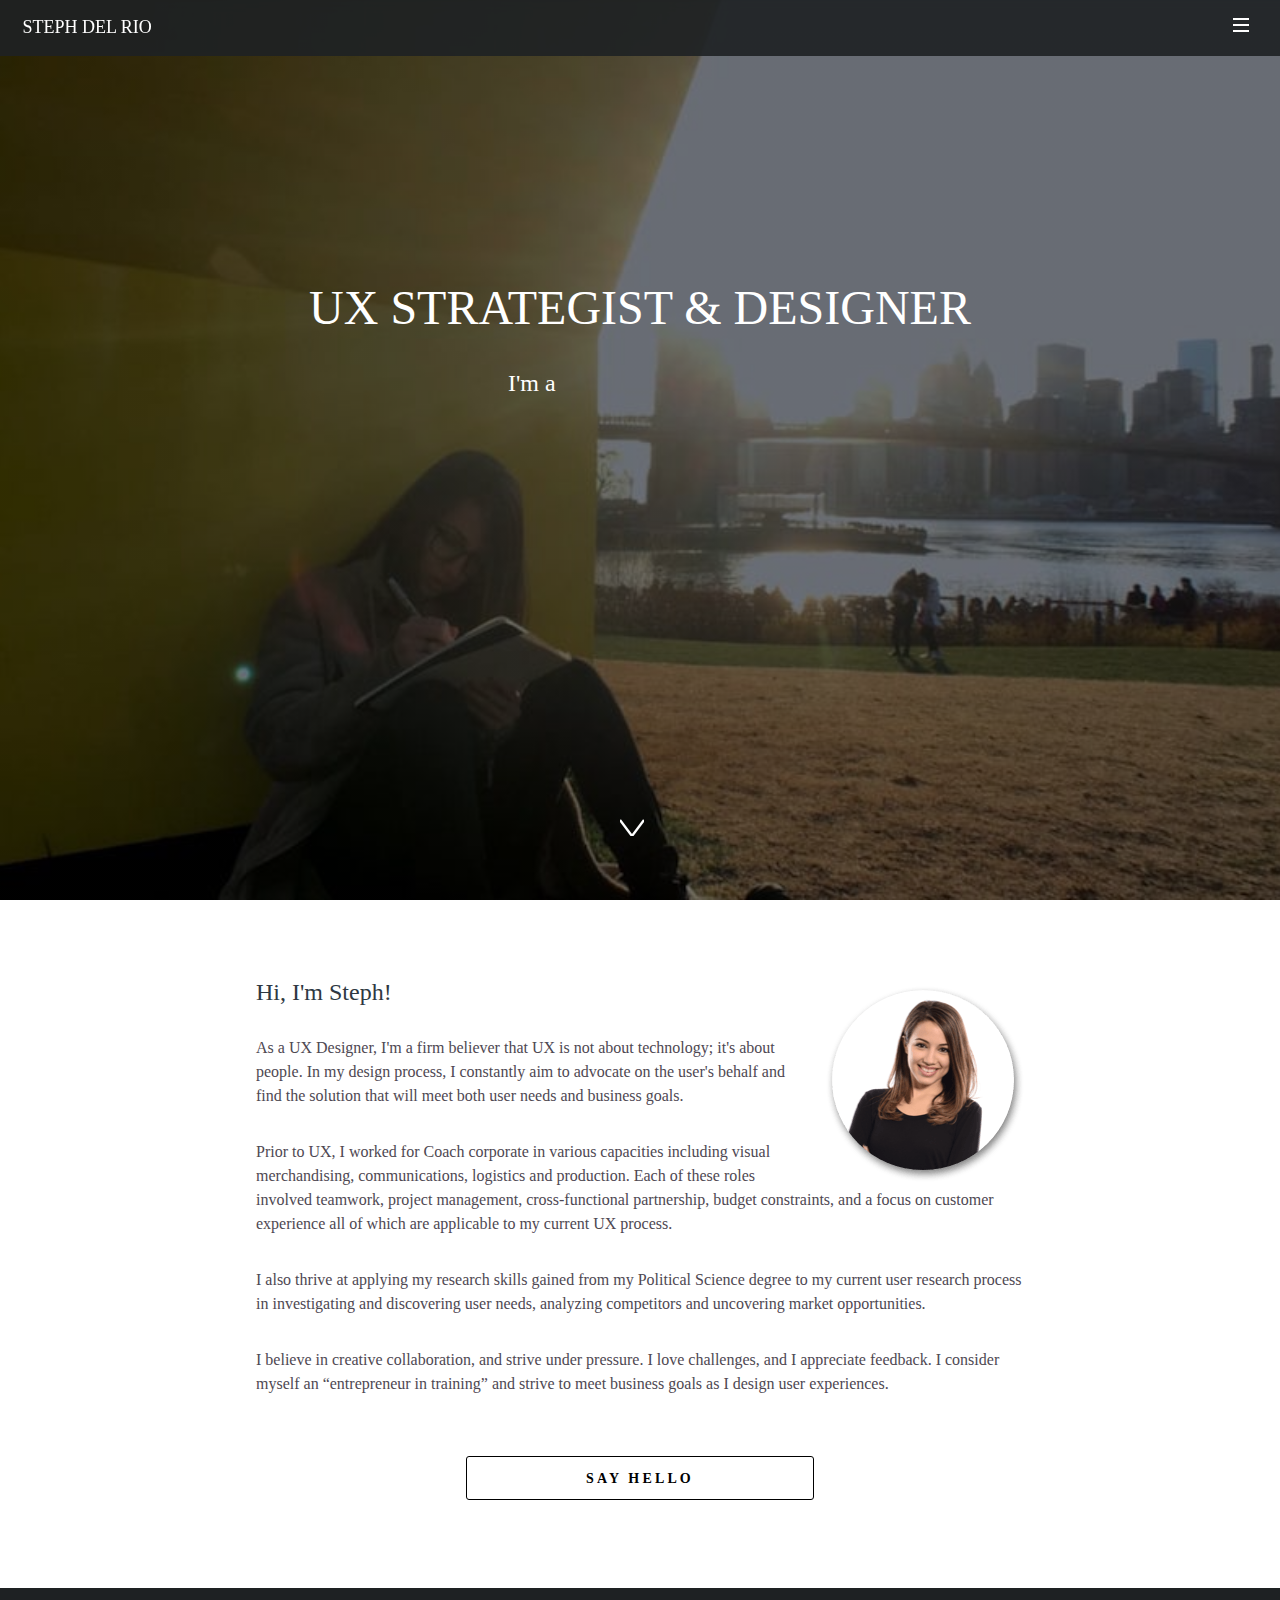
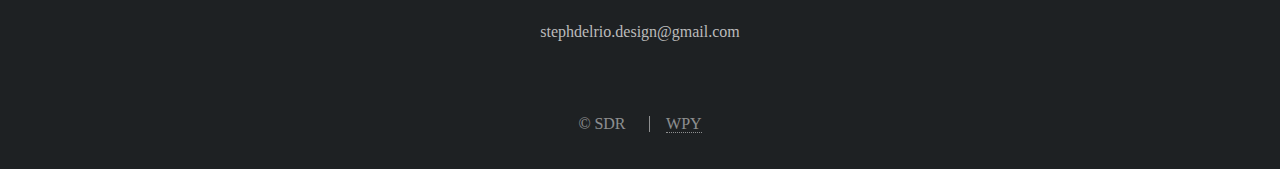
==== commit 0f723163: "minifying" ====
--- a/about.html
+++ b/about.html
@@ -5,7 +5,7 @@
   <meta charset="utf-8">
   <meta content="width=device-width, initial-scale=1" name="viewport">
   <!--[if lte IE 8]><script src="assets/js/ie/html5shiv.js"></script><![endif]-->
-  <link href="assets/css/main.css" rel="stylesheet">
+  <link href="assets/css/main.min.css" rel="stylesheet">
   <!--[if lte IE 8]><link rel="stylesheet" href="assets/css/ie8.css" /><![endif]-->
   <!--[if lte IE 9]><link rel="stylesheet" href="assets/css/ie9.css" /><![endif]-->
   <link href="images/Favicon.png" rel="icon" sizes="16x16" type="image/png">
@@ -127,23 +127,23 @@
       </ul>
     </footer>
   </div><!-- Scripts -->
-  <script src="assets/js/jquery.min.js">
+  <script src="assets/js/jquery.min.js" async>
   </script>
-  <script src="assets/js/jquery.scrollex.min.js">
+  <script src="assets/js/jquery.scrollex.min.js" async>
   </script>
-  <script src="assets/js/jquery.scrolly.min.js">
+  <script src="assets/js/jquery.scrolly.min.js" async>
   </script>
-  <script src="assets/js/skel.min.js">
+  <script src="assets/js/skel.min.js" async>
   </script>
-  <script src="assets/js/util.min.js">
+  <script src="assets/js/util.min.js" async>
   </script>
   <!--[if lte IE 8]><script src="assets/js/ie/respond.min.js"></script><![endif]-->
 
-  <script src="assets/js/main.js">
+  <script src="assets/js/main.min.js" async>
   </script>
-  <script src="assets/js/typed.min.js">
+  <script src="assets/js/typed.min.js" async>
   </script>
-  <script src="assets/js/jquery.stellar.min.js">
+  <script src="assets/js/jquery.stellar.min.js" async>
   </script>
   <script>
   	  (function(i,s,o,g,r,a,m){i['GoogleAnalyticsObject']=r;i[r]=i[r]||function(){
--- a/assets/css/main.min.css
+++ b/assets/css/main.min.css
@@ -0,0 +1 @@
+*,.row,:after,:before{-moz-box-sizing:border-box;-webkit-box-sizing:border-box}.row.0\25>*,.row.uniform.0\25>*{padding:0}a,h1 a,h2 a,h3 a,h4 a,h5 a,h6 a{color:inherit;text-decoration:none}#banner p,code,h3,h4,h5,h6{letter-spacing:0}article,aside,details,figcaption,figure,footer,header,hgroup,menu,nav,pre code,section{display:block}.table-wrapper,pre code{overflow-x:auto}#cta .inner header,.spotlight .image{-moz-order:1;-webkit-order:1;-ms-order:1}.table-wrapper,pre{-webkit-overflow-scrolling:touch}a,abbr,acronym,address,applet,article,aside,audio,b,big,blockquote,body,canvas,caption,center,cite,code,dd,del,details,dfn,div,dl,dt,em,embed,fieldset,figcaption,figure,footer,form,h1,h2,h3,h4,h5,h6,header,hgroup,html,i,iframe,img,ins,kbd,label,legend,li,mark,menu,nav,object,ol,output,p,pre,q,ruby,s,samp,section,small,span,strike,strong,sub,summary,sup,table,tbody,td,tfoot,th,thead,time,tr,tt,u,ul,var,video{margin:0;padding:0;border:0;font:inherit;vertical-align:baseline}body,h3,h4,h5,h6,input,select,textarea{font-family:"Avenir Next"!important}blockquote,em,i{font-style:italic}h3,h4,h5,h6,pre code{line-height:1.75em}blockquote,q{quotes:none}blockquote:after,blockquote:before,q:after,q:before{content:'';content:none}body{-webkit-text-size-adjust:none;background:#2e3842}*,:after,:before{box-sizing:border-box}.row{border-bottom:solid 1px transparent;box-sizing:border-box}.row:after,.row:before{content:'';display:block;clear:both;height:0}.row.uniform>*>:first-child{margin-top:0}.row.uniform>*>:last-child{margin-bottom:0}.row.0\25,.row.uniform.0\25{margin:0 0 -1px}.row>*{float:left;-moz-box-sizing:border-box;-webkit-box-sizing:border-box;box-sizing:border-box;padding:0 0 0 1.5em}.row{margin:0 0 -1px -1.5em}.row.uniform>*{padding:1.5em 0 0 1.5em}.row.uniform{margin:-1.5em 0 -1px -1.5em}.row.200\25>*{padding:0 0 0 3em}.row.200\25{margin:0 0 -1px -3em}.row.uniform.200\25>*{padding:3em 0 0 3em}.row.uniform.200\25{margin:-3em 0 -1px -3em}.row.150\25>*{padding:0 0 0 2.25em}.row.150\25{margin:0 0 -1px -2.25em}.row.uniform.150\25>*{padding:2.25em 0 0 2.25em}.row.uniform.150\25{margin:-2.25em 0 -1px -2.25em}.row.50\25>*{padding:0 0 0 .75em}.row.50\25{margin:0 0 -1px -.75em}.row.uniform.50\25>*{padding:.75em 0 0 .75em}.row.uniform.50\25{margin:-.75em 0 -1px -.75em}.row.25\25>*{padding:0 0 0 .375em}.row.25\25{margin:0 0 -1px -.375em}.row.uniform.25\25>*{padding:.375em 0 0 .375em}.row.uniform.25\25{margin:-.375em 0 -1px -.375em}.10u,.10u\24,.11u,.11u\24,.12u,.12u\24,.1u,.1u\24,.2u,.2u\24,.3u,.3u\24,.4u,.4u\24,.5u,.5u\24,.6u,.6u\24,.8u,.8u\24,.9u,.9u\24{clear:none;margin-left:0}.12u,.12u\24{width:100%}.11u,.11u\24{width:91.6666666667%}.10u,.10u\24{width:83.3333333333%}.9u,.9u\24{width:75%}.8u,.8u\24{width:66.6666666667%}.7u,.7u\24{width:58.3333333333%;clear:none;margin-left:0}.6u,.6u\24{width:50%;margin-bottom:90px}.5u,.5u\24{width:41.6666666667%}.4u,.4u\24{width:33.3333333333%}.3u,.3u\24{width:25%}.2u,.2u\24{width:16.6666666667%}.1u,.1u\24{width:8.3333333333%}.10u\24+*,.11u\24+*,.12u\24+*,.1u\24+*,.2u\24+*,.3u\24+*,.4u\24+*,.5u\24+*,.6u\24+*,.7u\24+*,.8u\24+*,.9u\24+*{clear:left}.-11u{margin-left:91.66667%}.-10u{margin-left:83.33333%}.-9u{margin-left:75%}.-8u{margin-left:66.66667%}.-7u{margin-left:58.33333%}.-6u{margin-left:50%}.-5u{margin-left:41.66667%}.-4u{margin-left:33.33333%}.-3u{margin-left:25%}.-2u{margin-left:16.66667%}.-1u{margin-left:8.33333%}@media screen and (max-width:1680px){.row>*{padding:0 0 0 1.5em}.row{margin:0 0 -1px -1.5em}.row.uniform>*{padding:1.5em 0 0 1.5em}.row.uniform{margin:-1.5em 0 -1px -1.5em}.row.200\25>*{padding:0 0 0 3em}.row.200\25{margin:0 0 -1px -3em}.row.uniform.200\25>*{padding:3em 0 0 3em}.row.uniform.200\25{margin:-3em 0 -1px -3em}.row.150\25>*{padding:0 0 0 2.25em}.row.150\25{margin:0 0 -1px -2.25em}.row.uniform.150\25>*{padding:2.25em 0 0 2.25em}.row.uniform.150\25{margin:-2.25em 0 -1px -2.25em}.row.50\25>*{padding:0 0 0 .75em}.row.50\25{margin:0 0 -1px -.75em}.row.uniform.50\25>*{padding:.75em 0 0 .75em}.row.uniform.50\25{margin:-.75em 0 -1px -.75em}.row.25\25>*{padding:0 0 0 .375em}.row.25\25{margin:0 0 -1px -.375em}.row.uniform.25\25>*{padding:.375em 0 0 .375em}.row.uniform.25\25{margin:-.375em 0 -1px -.375em}.12u\24\28xlarge\29,.12u\28xlarge\29{width:100%;clear:none;margin-left:0}.11u\24\28xlarge\29,.11u\28xlarge\29{width:91.6666666667%;clear:none;margin-left:0}.10u\24\28xlarge\29,.10u\28xlarge\29{width:83.3333333333%;clear:none;margin-left:0}.9u\24\28xlarge\29,.9u\28xlarge\29{width:75%;clear:none;margin-left:0}.8u\24\28xlarge\29,.8u\28xlarge\29{width:66.6666666667%;clear:none;margin-left:0}.7u\24\28xlarge\29,.7u\28xlarge\29{width:58.3333333333%;clear:none;margin-left:0}.6u\24\28xlarge\29,.6u\28xlarge\29{width:50%;clear:none;margin-left:0}.5u\24\28xlarge\29,.5u\28xlarge\29{width:41.6666666667%;clear:none;margin-left:0}.4u\24\28xlarge\29,.4u\28xlarge\29{width:33.3333333333%;clear:none;margin-left:0}.3u\24\28xlarge\29,.3u\28xlarge\29{width:25%;clear:none;margin-left:0}.2u\24\28xlarge\29,.2u\28xlarge\29{width:16.6666666667%;clear:none;margin-left:0}.1u\24\28xlarge\29,.1u\28xlarge\29{width:8.3333333333%;clear:none;margin-left:0}.10u\24\28xlarge\29+*,.11u\24\28xlarge\29+*,.12u\24\28xlarge\29+*,.1u\24\28xlarge\29+*,.2u\24\28xlarge\29+*,.3u\24\28xlarge\29+*,.4u\24\28xlarge\29+*,.5u\24\28xlarge\29+*,.6u\24\28xlarge\29+*,.7u\24\28xlarge\29+*,.8u\24\28xlarge\29+*,.9u\24\28xlarge\29+*{clear:left}.-11u\28xlarge\29{margin-left:91.66667%}.-10u\28xlarge\29{margin-left:83.33333%}.-9u\28xlarge\29{margin-left:75%}.-8u\28xlarge\29{margin-left:66.66667%}.-7u\28xlarge\29{margin-left:58.33333%}.-6u\28xlarge\29{margin-left:50%}.-5u\28xlarge\29{margin-left:41.66667%}.-4u\28xlarge\29{margin-left:33.33333%}.-3u\28xlarge\29{margin-left:25%}.-2u\28xlarge\29{margin-left:16.66667%}.-1u\28xlarge\29{margin-left:8.33333%}}@media screen and (max-width:1280px){.row>*{padding:0 0 0 1.5em}.row{margin:0 0 -1px -1.5em}.row.uniform>*{padding:1.5em 0 0 1.5em}.row.uniform{margin:-1.5em 0 -1px -1.5em}.row.200\25>*{padding:0 0 0 3em}.row.200\25{margin:0 0 -1px -3em}.row.uniform.200\25>*{padding:3em 0 0 3em}.row.uniform.200\25{margin:-3em 0 -1px -3em}.row.150\25>*{padding:0 0 0 2.25em}.row.150\25{margin:0 0 -1px -2.25em}.row.uniform.150\25>*{padding:2.25em 0 0 2.25em}.row.uniform.150\25{margin:-2.25em 0 -1px -2.25em}.row.50\25>*{padding:0 0 0 .75em}.row.50\25{margin:0 0 -1px -.75em}.row.uniform.50\25>*{padding:.75em 0 0 .75em}.row.uniform.50\25{margin:-.75em 0 -1px -.75em}.row.25\25>*{padding:0 0 0 .375em}.row.25\25{margin:0 0 -1px -.375em}.row.uniform.25\25>*{padding:.375em 0 0 .375em}.row.uniform.25\25{margin:-.375em 0 -1px -.375em}.12u\24\28large\29,.12u\28large\29{width:100%;clear:none;margin-left:0}.11u\24\28large\29,.11u\28large\29{width:91.6666666667%;clear:none;margin-left:0}.10u\24\28large\29,.10u\28large\29{width:83.3333333333%;clear:none;margin-left:0}.9u\24\28large\29,.9u\28large\29{width:75%;clear:none;margin-left:0}.8u\24\28large\29,.8u\28large\29{width:66.6666666667%;clear:none;margin-left:0}.7u\24\28large\29,.7u\28large\29{width:58.3333333333%;clear:none;margin-left:0}.6u\24\28large\29,.6u\28large\29{width:50%;clear:none;margin-left:0}.5u\24\28large\29,.5u\28large\29{width:41.6666666667%;clear:none;margin-left:0}.4u\24\28large\29,.4u\28large\29{width:33.3333333333%;clear:none;margin-left:0}.3u\24\28large\29,.3u\28large\29{width:25%;clear:none;margin-left:0}.2u\24\28large\29,.2u\28large\29{width:16.6666666667%;clear:none;margin-left:0}.1u\24\28large\29,.1u\28large\29{width:8.3333333333%;clear:none;margin-left:0}.10u\24\28large\29+*,.11u\24\28large\29+*,.12u\24\28large\29+*,.1u\24\28large\29+*,.2u\24\28large\29+*,.3u\24\28large\29+*,.4u\24\28large\29+*,.5u\24\28large\29+*,.6u\24\28large\29+*,.7u\24\28large\29+*,.8u\24\28large\29+*,.9u\24\28large\29+*{clear:left}.-11u\28large\29{margin-left:91.66667%}.-10u\28large\29{margin-left:83.33333%}.-9u\28large\29{margin-left:75%}.-8u\28large\29{margin-left:66.66667%}.-7u\28large\29{margin-left:58.33333%}.-6u\28large\29{margin-left:50%}.-5u\28large\29{margin-left:41.66667%}.-4u\28large\29{margin-left:33.33333%}.-3u\28large\29{margin-left:25%}.-2u\28large\29{margin-left:16.66667%}.-1u\28large\29{margin-left:8.33333%}}@media screen and (max-width:980px){.row>*{padding:0 0 0 1.5em}.row{margin:0 0 -1px -1.5em}.row.uniform>*{padding:1.5em 0 0 1.5em}.row.uniform{margin:-1.5em 0 -1px -1.5em}.row.200\25>*{padding:0 0 0 3em}.row.200\25{margin:0 0 -1px -3em}.row.uniform.200\25>*{padding:3em 0 0 3em}.row.uniform.200\25{margin:-3em 0 -1px -3em}.row.150\25>*{padding:0 0 0 2.25em}.row.150\25{margin:0 0 -1px -2.25em}.row.uniform.150\25>*{padding:2.25em 0 0 2.25em}.row.uniform.150\25{margin:-2.25em 0 -1px -2.25em}.row.50\25>*{padding:0 0 0 .75em}.row.50\25{margin:0 0 -1px -.75em}.row.uniform.50\25>*{padding:.75em 0 0 .75em}.row.uniform.50\25{margin:-.75em 0 -1px -.75em}.row.25\25>*{padding:0 0 0 .375em}.row.25\25{margin:0 0 -1px -.375em}.row.uniform.25\25>*{padding:.375em 0 0 .375em}.row.uniform.25\25{margin:-.375em 0 -1px -.375em}.12u\24\28medium\29,.12u\28medium\29{width:100%;clear:none;margin-left:0}.11u\24\28medium\29,.11u\28medium\29{width:91.6666666667%;clear:none;margin-left:0}.10u\24\28medium\29,.10u\28medium\29{width:83.3333333333%;clear:none;margin-left:0}.9u\24\28medium\29,.9u\28medium\29{width:75%;clear:none;margin-left:0}.8u\24\28medium\29,.8u\28medium\29{width:66.6666666667%;clear:none;margin-left:0}.7u\24\28medium\29,.7u\28medium\29{width:58.3333333333%;clear:none;margin-left:0}.6u\24\28medium\29,.6u\28medium\29{width:50%;clear:none;margin-left:0}.5u\24\28medium\29,.5u\28medium\29{width:41.6666666667%;clear:none;margin-left:0}.4u\24\28medium\29,.4u\28medium\29{width:33.3333333333%;clear:none;margin-left:0}.3u\24\28medium\29,.3u\28medium\29{width:25%;clear:none;margin-left:0}.2u\24\28medium\29,.2u\28medium\29{width:16.6666666667%;clear:none;margin-left:0}.1u\24\28medium\29,.1u\28medium\29{width:8.3333333333%;clear:none;margin-left:0}.10u\24\28medium\29+*,.11u\24\28medium\29+*,.12u\24\28medium\29+*,.1u\24\28medium\29+*,.2u\24\28medium\29+*,.3u\24\28medium\29+*,.4u\24\28medium\29+*,.5u\24\28medium\29+*,.6u\24\28medium\29+*,.7u\24\28medium\29+*,.8u\24\28medium\29+*,.9u\24\28medium\29+*{clear:left}.-11u\28medium\29{margin-left:91.66667%}.-10u\28medium\29{margin-left:83.33333%}.-9u\28medium\29{margin-left:75%}.-8u\28medium\29{margin-left:66.66667%}.-7u\28medium\29{margin-left:58.33333%}.-6u\28medium\29{margin-left:50%}.-5u\28medium\29{margin-left:41.66667%}.-4u\28medium\29{margin-left:33.33333%}.-3u\28medium\29{margin-left:25%}.-2u\28medium\29{margin-left:16.66667%}.-1u\28medium\29{margin-left:8.33333%}}@media screen and (max-width:736px){.row>*{padding:0 0 0 1.5em}.row{margin:0 0 -1px -1.5em}.row.uniform>*{padding:1.5em 0 0 1.5em}.row.uniform{margin:-1.5em 0 -1px -1.5em}.row.200\25>*{padding:0 0 0 3em}.row.200\25{margin:0 0 -1px -3em}.row.uniform.200\25>*{padding:3em 0 0 3em}.row.uniform.200\25{margin:-3em 0 -1px -3em}.row.150\25>*{padding:0 0 0 2.25em}.row.150\25{margin:0 0 -1px -2.25em}.row.uniform.150\25>*{padding:2.25em 0 0 2.25em}.row.uniform.150\25{margin:-2.25em 0 -1px -2.25em}.row.50\25>*{padding:0 0 0 .75em}.row.50\25{margin:0 0 -1px -.75em}.row.uniform.50\25>*{padding:.75em 0 0 .75em}.row.uniform.50\25{margin:-.75em 0 -1px -.75em}.row.25\25>*{padding:0 0 0 .375em}.row.25\25{margin:0 0 -1px -.375em}.row.uniform.25\25>*{padding:.375em 0 0 .375em}.row.uniform.25\25{margin:-.375em 0 -1px -.375em}.12u\24\28small\29,.12u\28small\29{width:100%;clear:none;margin-left:0}.11u\24\28small\29,.11u\28small\29{width:91.6666666667%;clear:none;margin-left:0}.10u\24\28small\29,.10u\28small\29{width:83.3333333333%;clear:none;margin-left:0}.9u\24\28small\29,.9u\28small\29{width:75%;clear:none;margin-left:0}.8u\24\28small\29,.8u\28small\29{width:66.6666666667%;clear:none;margin-left:0}.7u\24\28small\29,.7u\28small\29{width:58.3333333333%;clear:none;margin-left:0}.6u\24\28small\29,.6u\28small\29{width:50%;clear:none;margin-left:0}.5u\24\28small\29,.5u\28small\29{width:41.6666666667%;clear:none;margin-left:0}.4u\24\28small\29,.4u\28small\29{width:33.3333333333%;clear:none;margin-left:0}.3u\24\28small\29,.3u\28small\29{width:25%;clear:none;margin-left:0}.2u\24\28small\29,.2u\28small\29{width:16.6666666667%;clear:none;margin-left:0}.1u\24\28small\29,.1u\28small\29{width:8.3333333333%;clear:none;margin-left:0}.10u\24\28small\29+*,.11u\24\28small\29+*,.12u\24\28small\29+*,.1u\24\28small\29+*,.2u\24\28small\29+*,.3u\24\28small\29+*,.4u\24\28small\29+*,.5u\24\28small\29+*,.6u\24\28small\29+*,.7u\24\28small\29+*,.8u\24\28small\29+*,.9u\24\28small\29+*{clear:left}.-11u\28small\29{margin-left:91.66667%}.-10u\28small\29{margin-left:83.33333%}.-9u\28small\29{margin-left:75%}.-8u\28small\29{margin-left:66.66667%}.-7u\28small\29{margin-left:58.33333%}.-6u\28small\29{margin-left:50%}.-5u\28small\29{margin-left:41.66667%}.-4u\28small\29{margin-left:33.33333%}.-3u\28small\29{margin-left:25%}.-2u\28small\29{margin-left:16.66667%}.-1u\28small\29{margin-left:8.33333%}}@media screen and (max-width:480px){.row>*{padding:0 0 0 1.5em}.row{margin:0 0 -1px -1.5em}.row.uniform>*{padding:1.5em 0 0 1.5em}.row.uniform{margin:-1.5em 0 -1px -1.5em}.row.200\25>*{padding:0 0 0 3em}.row.200\25{margin:0 0 -1px -3em}.row.uniform.200\25>*{padding:3em 0 0 3em}.row.uniform.200\25{margin:-3em 0 -1px -3em}.row.150\25>*{padding:0 0 0 2.25em}.row.150\25{margin:0 0 -1px -2.25em}.row.uniform.150\25>*{padding:2.25em 0 0 2.25em}.row.uniform.150\25{margin:-2.25em 0 -1px -2.25em}.row.50\25>*{padding:0 0 0 .75em}.row.50\25{margin:0 0 -1px -.75em}.row.uniform.50\25>*{padding:.75em 0 0 .75em}.row.uniform.50\25{margin:-.75em 0 -1px -.75em}.row.25\25>*{padding:0 0 0 .375em}.row.25\25{margin:0 0 -1px -.375em}.row.uniform.25\25>*{padding:.375em 0 0 .375em}.row.uniform.25\25{margin:-.375em 0 -1px -.375em}.12u\24\28xsmall\29,.12u\28xsmall\29{width:100%;clear:none;margin-left:0}.11u\24\28xsmall\29,.11u\28xsmall\29{width:91.6666666667%;clear:none;margin-left:0}.10u\24\28xsmall\29,.10u\28xsmall\29{width:83.3333333333%;clear:none;margin-left:0}.9u\24\28xsmall\29,.9u\28xsmall\29{width:75%;clear:none;margin-left:0}.8u\24\28xsmall\29,.8u\28xsmall\29{width:66.6666666667%;clear:none;margin-left:0}.7u\24\28xsmall\29,.7u\28xsmall\29{width:58.3333333333%;clear:none;margin-left:0}.6u\24\28xsmall\29,.6u\28xsmall\29{width:50%;clear:none;margin-left:0}.5u\24\28xsmall\29,.5u\28xsmall\29{width:41.6666666667%;clear:none;margin-left:0}.4u\24\28xsmall\29,.4u\28xsmall\29{width:33.3333333333%;clear:none;margin-left:0}.3u\24\28xsmall\29,.3u\28xsmall\29{width:25%;clear:none;margin-left:0}.2u\24\28xsmall\29,.2u\28xsmall\29{width:16.6666666667%;clear:none;margin-left:0}.1u\24\28xsmall\29,.1u\28xsmall\29{width:8.3333333333%;clear:none;margin-left:0}.10u\24\28xsmall\29+*,.11u\24\28xsmall\29+*,.12u\24\28xsmall\29+*,.1u\24\28xsmall\29+*,.2u\24\28xsmall\29+*,.3u\24\28xsmall\29+*,.4u\24\28xsmall\29+*,.5u\24\28xsmall\29+*,.6u\24\28xsmall\29+*,.7u\24\28xsmall\29+*,.8u\24\28xsmall\29+*,.9u\24\28xsmall\29+*{clear:left}.-11u\28xsmall\29{margin-left:91.66667%}.-10u\28xsmall\29{margin-left:83.33333%}.-9u\28xsmall\29{margin-left:75%}.-8u\28xsmall\29{margin-left:66.66667%}.-7u\28xsmall\29{margin-left:58.33333%}.-6u\28xsmall\29{margin-left:50%}.-5u\28xsmall\29{margin-left:41.66667%}.-4u\28xsmall\29{margin-left:33.33333%}.-3u\28xsmall\29{margin-left:25%}.-2u\28xsmall\29{margin-left:16.66667%}.-1u\28xsmall\29{margin-left:8.33333%}}@-ms-viewport{width:device-width}body.is-loading *,body.is-loading :after,body.is-loading :before{-moz-animation:none!important;-webkit-animation:none!important;-ms-animation:none!important;animation:none!important;-moz-transition:none!important;-webkit-transition:none!important;-ms-transition:none!important;transition:none!important}body,input,select,textarea{color:#bbb;font-size:1em;font-weight:0;letter-spacing:0;line-height:24px}@media screen and (max-width:1280px){body,input,select,textarea{font-size:12pt}}@media screen and (max-width:736px){body,input,select,textarea{font-size:11pt;letter-spacing:.0375em}}a{-moz-transition:color .2s ease,border-bottom-color .2s ease;-webkit-transition:color .2s ease,border-bottom-color .2s ease;-ms-transition:color .2s ease,border-bottom-color .2s ease;transition:color .2s ease,border-bottom-color .2s ease;border-bottom:dotted 1px}a:hover{border-bottom-color:transparent}b,strong{color:#fff;font-weight:600}p{margin:2em 0}h3,h4,h5,h6{color:#999;font-weight:0;margin:0 0 .2em}h2{font-size:2.25em;line-height:1.5em}@media screen and (max-width:736px){h2{font-size:1.7em;line-height:1.5em}}h3{font-size:1.15em}@media screen and (max-width:736px){h3{font-size:1em;line-height:1.65em}}h4{font-size:1.5em;line-height:24px}h5{font-size:1em;line-height:0}h6{font-size:.7em;line-height:0m}sub,sup{font-size:1em;position:relative}sub{top:.5em}sup{top:-.5em}code,pre{font-family:"Courier New",monospace;font-size:.9em}hr{border:0;border-bottom:solid 2px #fff;margin:3em 0}hr.major{margin:4.5em 0}blockquote,pre{margin:0 0 2em}blockquote{border-left:solid 4px #fff;padding:.5em 0 0}code{background:rgba(144,144,144,.25);border-radius:3px;margin:0 .25em;padding:.25em .65em}pre code{padding:1em 1.5em}.align-left{text-align:left}.align-center{text-align:center}.align-right{text-align:right}.icon.major,.select-wrapper:before,article.special,section.special{text-align:center}header p{color:rgba(255,255,255,.5);position:relative;top:-.25em;font-weight:0;font-style:normal;font-size:21px;line-height:1.58;letter-spacing:-.003em;font-family:Georgia,serif}.icon:before,.select-wrapper:before,input[type=checkbox]+label:before,input[type=radio]+label:before{-moz-osx-font-smoothing:grayscale;-webkit-font-smoothing:antialiased;font-family:FontAwesome;font-style:normal;text-transform:none!important}header h3+p,header h4+p,header h5+p,header h6+p{font-weight:400;font-style:normal;font-size:21px;line-height:1.58;letter-spacing:-.003em}header.major{margin:0 0 3.5em}header.major h2,header.major h3,header.major h4,header.major h5,header.major h6{border-bottom:solid 2px #fff;display:inline-block;padding-bottom:1em;position:relative}header.major h2:after,header.major h3:after,header.major h4:after,header.major h5:after,header.major h6:after{content:'';display:block;height:1px}header.major p{color:#fff;top:0}@media screen and (max-width:736px){header.major{margin:0 0 2em}}@media screen and (max-width:980px){header br{display:none}}form{margin:0 0 2em}label{color:#fff;display:block;font-size:.9em;font-weight:600;margin:0 0 1em}input[type=text],input[type=password],input[type=email],select,textarea{-moz-appearance:none;-webkit-appearance:none;-ms-appearance:none;appearance:none;background:rgba(144,144,144,.25);border-radius:3px;border:none;color:inherit;display:block;outline:0;padding:0 1em;text-decoration:none;width:100%}input[type=text]:invalid,input[type=password]:invalid,input[type=email]:invalid,select:invalid,textarea:invalid{box-shadow:none}input[type=text]:focus,input[type=password]:focus,input[type=email]:focus,input[type=checkbox]:focus+label:before,input[type=radio]:focus+label:before,select:focus,textarea:focus{box-shadow:0 0 0 2px #21b2a6}.select-wrapper{text-decoration:none;display:block;position:relative}.select-wrapper:before{font-weight:400;-moz-pointer-events:none;-webkit-pointer-events:none;-ms-pointer-events:none;pointer-events:none;color:#fff;content:'\f078';display:block;height:2.75em;line-height:2.75em;position:absolute;right:0;top:0;width:2.75em}.select-wrapper select::-ms-expand{display:none}input[type=text],input[type=password],input[type=email],select{height:2.75em}textarea{padding:.75em 1em}input[type=checkbox],input[type=radio]{-moz-appearance:none;-webkit-appearance:none;-ms-appearance:none;appearance:none;display:block;float:left;margin-right:-2em;opacity:0;width:1em;z-index:-1}input[type=checkbox]+label,input[type=radio]+label{text-decoration:none;color:#fff;cursor:pointer;display:inline-block;font-size:1em;font-weight:400;padding-left:2.4em;padding-right:.75em;position:relative}input[type=checkbox]+label:before,input[type=radio]+label:before{font-weight:400;background:rgba(144,144,144,.25);content:'';display:inline-block;height:1.65em;left:0;line-height:1.58125em;position:absolute;text-align:center;top:0;width:1.65em}.features li,.icon,.image{position:relative}input[type=checkbox]:checked+label:before,input[type=radio]:checked+label:before{background:#2e3842;color:#fff;content:'\f00c'}#banner .more:after,#banner h2:after,#banner h2:before,#banner:after,#header nav>ul>li>a.menuToggle:after,#page-wrapper:before{content:''}input[type=checkbox]+label:before{border-radius:3px}input[type=radio]+label:before{border-radius:100%}::-webkit-input-placeholder{color:rgba(255,255,255,.5)!important;opacity:1}:-moz-placeholder{color:rgba(255,255,255,.5)!important;opacity:1}::-moz-placeholder{color:rgba(255,255,255,.5)!important;opacity:1}:-ms-input-placeholder{color:rgba(255,255,255,.5)!important;opacity:1}.formerize-placeholder{color:rgba(255,255,255,.5)!important;opacity:1}.box{border-radius:3px;border:2px solid #fff;margin-bottom:2em;padding:1.5em}.box>:last-child,.box>:last-child>:last-child,.box>:last-child>:last-child>:last-child{margin-bottom:0}.box.alt{border:0;border-radius:0;padding:0}.icon{text-decoration:none;border-bottom:none}.icon:before{font-weight:400}.icon>.label{display:none}.icon.major,.icon.major:before,.image{display:inline-block}.icon.major{-moz-transform:rotate(-45deg);-webkit-transform:rotate(-45deg);-ms-transform:rotate(-45deg);transform:rotate(-45deg);border-radius:3px;border:2px solid #fff;font-size:1.35em;height:calc(3em + 2px);line-height:3em;width:calc(3em + 2px)}.image.fit,.image.fit img,.image.left img,.image.right img{width:100%}.icon.major:before{-moz-transform:rotate(45deg);-webkit-transform:rotate(45deg);-ms-transform:rotate(45deg);transform:rotate(45deg);font-size:1.5em}@media screen and (max-width:736px){.icon.major{font-size:1em}}.icon.style1{color:#0fc}.icon.style2{color:#00f0ff}.icon.style3{color:#76ddff}ul,ul li{color:rgba(0,0,0,.8);font-style:normal;font-size:21px;line-height:1.58;letter-spacing:-.003em;font-family:Georgia,serif}.image{border-radius:3px;border:0}.image img{border-radius:3px;display:block}.image.left{float:left;margin:0 2em 2em 0;top:.25em}.image.right{float:right;margin:0 0 .5em .5em;top:.25em}.image.fit,ol,ul{margin:0 0 2em}.image.left,.image.right{max-width:40%}.image.fit{display:block}ol{list-style:decimal;padding-left:1.25em}ol li{padding-left:.25em}ul{list-style:disc;padding-left:1em}#header nav>ul,#menu ul,.features,ul.actions,ul.alt,ul.icons{list-style:none}ul.actions.fit li>*,ul.actions.vertical li>*{margin-bottom:0}ul li{padding-left:.5em}ul.alt{padding-left:0}ul.alt li{border-top:solid 1px #fff;padding:.5em 0}ul.alt li:first-child{border-top:0;padding-top:0}ul.icons{cursor:default;padding-left:0}ul.icons li{display:inline-block;padding:0 1em 0 0}ul.icons li:last-child{padding-right:0!important}ul.icons.major{padding:1em 0}ul.icons.major li{padding-right:3.5em}@media screen and (max-width:736px){ul.icons.major li{padding:0 1em!important}}ul.actions{cursor:default;padding-left:0}ul.actions li{display:inline-block;padding:0 1.5em 0 0;vertical-align:middle}ul.actions li:last-child{padding-right:0}ul.actions.small li{padding:0 .75em 0 0}ul.actions.vertical li{display:block;padding:1.5em 0 0}ul.actions.vertical li:first-child{padding-top:0}ul.actions.vertical.small li{padding:.75em 0 0}ul.actions.vertical.small li:first-child{padding-top:0}ul.actions.fit{display:table;margin-left:-1.5em;padding:0;table-layout:fixed;width:calc(100% + 1.5em)}ul.actions.fit li{display:table-cell;padding:0 0 0 1.5em}ul.actions.fit.small{margin-left:-.75em;width:calc(100% + .75em)}ul.actions.fit.small li{padding:0 0 0 .75em}@media screen and (max-width:736px){ul.actions li{display:block;padding:1em 0 0;text-align:center;width:100%}ul.actions li:first-child{padding-top:0}ul.actions li>*{margin:0 auto!important;max-width:30em;width:100%}ul.actions li>.icon:before{margin-left:-1em}ul.actions.small li{padding:.5em 0 0}ul.actions.small li:first-child{padding-top:0}}dl,table{margin:0 0 2em}table{border-collapse:collapse;border-spacing:0;width:100%}table tbody tr{border:1px solid #fff;border-left:0;border-right:0}table tbody tr:nth-child(2n+1){background-color:rgba(144,144,144,.25)}table td{padding:.75em}table th{color:#fff;font-size:.9em;font-weight:600;padding:0 .75em .75em;text-align:left}table thead{border-bottom:solid 2px #fff}table tfoot{border-top:solid 2px #fff}table.alt{border-collapse:separate}table.alt tbody tr td{border:1px solid #fff;border-left-width:0;border-top-width:0}table.alt tbody tr td:first-child{border-left-width:1px}table.alt tbody tr:first-child td{border-top-width:1px}table.alt thead{border-bottom:0}table.alt tfoot{border-top:0}.button,button,input[type=submit],input[type=reset],input[type=button]{-moz-appearance:none;-webkit-appearance:none;-ms-appearance:none;appearance:none;-moz-transition:background-color .2s ease-in-out,color .2s ease-in-out;-webkit-transition:background-color .2s ease-in-out,color .2s ease-in-out;-ms-transition:background-color .2s ease-in-out,color .2s ease-in-out;transition:background-color .2s ease-in-out,color .2s ease-in-out;background-color:transparent;border-radius:3px;border:0;box-shadow:inset 0 0 0 1px #333;color:#333;cursor:pointer;display:inline-block;font-size:1em;font-weight:600;height:3.125em;letter-spacing:.225em;line-height:3.125em;padding:0 2.75em;text-align:center;text-decoration:none;text-transform:uppercase;white-space:nowrap;overflow:hidden;text-overflow:ellipsis}.button:hover,button:hover,input[type=submit]:hover,input[type=reset]:hover,input[type=button]:hover{background-color:#333;color:#f8f8fa}.button:active,button:active,input[type=submit]:active,input[type=reset]:active,input[type=button]:active{background-color:rgba(144,144,144,.7);color:#000}.button.icon:before,button.icon:before,input[type=submit].icon:before,input[type=reset].icon:before,input[type=button].icon:before{margin-right:.5em}.button.fit,button.fit,input[type=submit].fit,input[type=reset].fit,input[type=button].fit{display:block;margin:2em 0 1em;width:100%}.button.small,button.small,input[type=submit].small,input[type=reset].small,input[type=button].small{font-size:14px;font-family:"Avenir Next"!important}.button.big,button.big,input[type=submit].big,input[type=reset].big,input[type=button].big{font-size:1.35em}.button.special,button.special,input[type=submit].special,input[type=reset].special,input[type=button].special{border:1px solid #fff;box-shadow:none!important;color:#fff!important;font-family:"Avenir Next light" ,!important}.button.special:hover,button.special:hover,input[type=submit].special:hover,input[type=reset].special:hover,input[type=button].special:hover{background-color:rgba(30,33,35,1)!important}.button.special:active,button.special:active,input[type=submit].special:active,input[type=reset].special:active,input[type=button].special:active{background-color:rgba(144,144,144,.7);color:#000}.button.disabled,.button:disabled,button.disabled,button:disabled,input[type=submit].disabled,input[type=submit]:disabled,input[type=reset].disabled,input[type=reset]:disabled,input[type=button].disabled,input[type=button]:disabled{-moz-pointer-events:none;-webkit-pointer-events:none;-ms-pointer-events:none;pointer-events:none;opacity:.25}#banner:after,#header.alt h1{-moz-pointer-events:none;-webkit-pointer-events:none}#banner:after,#header.alt h1,#main:after{-ms-pointer-events:none}@media screen and (max-width:736px){.button,button,input[type=submit],input[type=reset],input[type=button]{height:3.75em;line-height:3.75em}}.features{display:-moz-flex;display:-webkit-flex;display:-ms-flex;display:flex;-moz-flex-wrap:wrap;-webkit-flex-wrap:wrap;-ms-flex-wrap:wrap;flex-wrap:wrap;-moz-justify-content:center;-webkit-justify-content:center;-ms-justify-content:center;justify-content:center;padding:0;width:100%}.features li{padding:4em 4em 2em 6em;display:block;text-align:left;width:50%}#banner .more,#banner .more:after,#banner:after,#header h1,#header nav,#menu .close,.features li:before{position:absolute}.features li:nth-child(1){background-color:rgba(0,0,0,.035);border-top-left-radius:3px}.features li:nth-child(2){background-color:rgba(0,0,0,.07);border-top-right-radius:3px}.features li:nth-child(3){background-color:rgba(0,0,0,.105)}.features li:nth-child(4){background-color:rgba(0,0,0,.14)}.features li:nth-child(5){background-color:rgba(0,0,0,.175)}.features li:nth-child(6){background-color:rgba(0,0,0,.21)}.features li:nth-child(7){background-color:rgba(0,0,0,.245)}.features li:nth-child(8){background-color:rgba(0,0,0,.28)}.features li:nth-child(9){background-color:rgba(0,0,0,.315)}.features li:nth-child(10){background-color:rgba(0,0,0,.35)}.features li:before{display:block;color:#0fc;left:1.75em;top:2.75em;font-size:1.5em}.features li:nth-last-child(1){border-bottom-right-radius:3px}.features li:nth-last-child(2){border-bottom-left-radius:3px}@media screen and (max-width:980px){.features li{padding:3em 2em 1em;text-align:center}.features li:before{left:0;margin:0 0 1em;position:relative;top:0}}#menu,#page-wrapper:before{height:100%;position:fixed;top:0}@media screen and (max-width:736px){.features li{padding:3em 0 1em;background-color:transparent!important;border-top:solid 2px #fff;width:100%}.features li:first-child{border-top:0}}.wrapper.style1 .icon.major,.wrapper.style1 blockquote,.wrapper.style1 header.major h2,.wrapper.style1 header.major h3,.wrapper.style1 header.major h4,.wrapper.style1 header.major h5,.wrapper.style1 header.major h6,.wrapper.style1 hr,.wrapper.style1 table tbody tr,.wrapper.style1 table tfoot,.wrapper.style1 table thead,.wrapper.style1 table.alt tbody tr td,.wrapper.style1 ul.alt li,.wrapper.style3 .icon.major,.wrapper.style3 blockquote,.wrapper.style3 header.major h2,.wrapper.style3 header.major h3,.wrapper.style3 header.major h4,.wrapper.style3 header.major h5,.wrapper.style3 header.major h6,.wrapper.style3 hr,.wrapper.style3 table tbody tr,.wrapper.style3 table tfoot,.wrapper.style3 table thead,.wrapper.style3 table.alt tbody tr td,.wrapper.style3 ul.alt li{border-color:rgba(0,0,0,.125)}.spotlight{-moz-align-items:center;-webkit-align-items:center;-ms-align-items:center;align-items:center;display:-moz-flex;display:-webkit-flex;display:-ms-flex;display:flex}.spotlight .image{order:1;border-radius:0;width:50%}.spotlight .image img{border-radius:0;width:100%}.spotlight .content{padding:2em 0 .1em 2em;-moz-order:2;-webkit-order:2;-ms-order:2;order:2;max-width:48em;width:50%}.spotlight .content2{padding:2em 2em .1em;-moz-order:2;-webkit-order:2;-ms-order:2;order:2;max-width:48em;width:50%;text-align:-webkit-right}.spotlight:nth-child(2n){-moz-flex-direction:row-reverse;-webkit-flex-direction:row-reverse;-ms-flex-direction:row-reverse;flex-direction:row-reverse}.spotlight:nth-child(1),.spotlight:nth-child(10),.spotlight:nth-child(2),.spotlight:nth-child(3),.spotlight:nth-child(4),.spotlight:nth-child(5),.spotlight:nth-child(6),.spotlight:nth-child(7),.spotlight:nth-child(8),.spotlight:nth-child(9){background-color:#f8f8fa}@media screen and (max-width:1280px){.spotlight .content,.spotlight .image{width:50%}}@media screen and (max-width:980px){.spotlight{display:block}.spotlight br{display:none}.spotlight .image{width:100%}.spotlight .content,.spotlight .content2{padding:4em 3em 2em;max-width:none;text-align:center;width:100%}}#header h1 a,#menu .close,#menu ul>li>a,body.is-menu-visible #page-wrapper:before{display:block}@media screen and (max-width:736px){.spotlight .content,.spotlight .content2{padding:3em 2em 1em}.wrapper.style1 .features li{border-top-color:rgba(0,0,0,.125)}}.wrapper{padding:4em 0}.wrapper>.inner{width:700px;margin:0 auto}@media screen and (max-width:1280px){.wrapper>.inner{width:60%}}.wrapper.alt{padding:0}.wrapper.style1{background-color:#FFF;color:#c7ebe8}.wrapper.style1 code,.wrapper.style1 input[type=text],.wrapper.style1 input[type=password],.wrapper.style1 input[type=email],.wrapper.style1 input[type=checkbox]+label:before,.wrapper.style1 input[type=radio]+label:before,.wrapper.style1 select,.wrapper.style1 textarea{background:rgba(255,255,255,.075)}.wrapper.style1 b,.wrapper.style1 strong{color:#fff}.wrapper.style1 h2,.wrapper.style1 h3,.wrapper.style1 h4,.wrapper.style1 h5,.wrapper.style1 h6{color:#000}.wrapper.style1 header p{color:#a6e0db}.wrapper.style1 header.major p{color:#329890;font-family:"Avenir Next"!important}.wrapper.style1 label{color:#fff}.wrapper.style1 .select-wrapper:before{color:rgba(0,0,0,.125)}.wrapper.style1 input[type=checkbox]+label,.wrapper.style1 input[type=radio]+label{color:#c7ebe8}.wrapper.style1 input[type=checkbox]:checked+label:before,.wrapper.style1 input[type=radio]:checked+label:before{background:#fff;color:#21b2a6}.wrapper.style1 .button:hover,.wrapper.style1 button:hover,.wrapper.style1 input[type=submit]:hover,.wrapper.style1 input[type=reset]:hover,.wrapper.style1 input[type=button]:hover,.wrapper.style1 table tbody tr:nth-child(2n+1){background-color:rgba(255,255,255,.075)}.wrapper.style1 ::-webkit-input-placeholder{color:#a6e0db!important}.wrapper.style1 :-moz-placeholder{color:#a6e0db!important}.wrapper.style1 ::-moz-placeholder{color:#a6e0db!important}.wrapper.style1 :-ms-input-placeholder{color:#a6e0db!important}.wrapper.style1 .formerize-placeholder{color:#a6e0db!important}.wrapper.style1 table th{color:#fff}.wrapper.style1 .button,.wrapper.style1 button,.wrapper.style1 input[type=submit],.wrapper.style1 input[type=reset],.wrapper.style1 input[type=button]{box-shadow:inset 0 0 0 2px rgba(0,0,0,.125);color:#fff}.wrapper.style1 .button:active,.wrapper.style1 button:active,.wrapper.style1 input[type=submit]:active,.wrapper.style1 input[type=reset]:active,.wrapper.style1 input[type=button]:active{background-color:rgba(255,255,255,.2)}.wrapper.style2{background-color:#2e3842}.wrapper.style3{background-color:#505393;color:#d3d4e4}.wrapper.style3 code,.wrapper.style3 input[type=text],.wrapper.style3 input[type=password],.wrapper.style3 input[type=email],.wrapper.style3 input[type=checkbox]+label:before,.wrapper.style3 input[type=radio]+label:before,.wrapper.style3 select,.wrapper.style3 textarea{background:rgba(255,255,255,.075)}.wrapper.style3 b,.wrapper.style3 h2,.wrapper.style3 h3,.wrapper.style3 h4,.wrapper.style3 h5,.wrapper.style3 h6,.wrapper.style3 strong{color:#fff}.wrapper.style3 header p{color:#b9bad3}.wrapper.style3 header.major p{color:#d3d4e4}.wrapper.style3 label{color:#fff}.wrapper.style3 .select-wrapper:before{color:rgba(0,0,0,.125)}.wrapper.style3 input[type=checkbox]+label,.wrapper.style3 input[type=radio]+label{color:#d3d4e4}.wrapper.style3 input[type=checkbox]:checked+label:before,.wrapper.style3 input[type=radio]:checked+label:before{background:#fff;color:#505393}.wrapper.style3 .button:hover,.wrapper.style3 button:hover,.wrapper.style3 input[type=submit]:hover,.wrapper.style3 input[type=reset]:hover,.wrapper.style3 input[type=button]:hover,.wrapper.style3 table tbody tr:nth-child(2n+1){background-color:rgba(255,255,255,.075)}.wrapper.style3 ::-webkit-input-placeholder{color:#b9bad3!important}.wrapper.style3 :-moz-placeholder{color:#b9bad3!important}.wrapper.style3 ::-moz-placeholder{color:#b9bad3!important}.wrapper.style3 :-ms-input-placeholder{color:#b9bad3!important}.wrapper.style3 .formerize-placeholder{color:#b9bad3!important}.wrapper.style3 table th{color:#fff}.wrapper.style3 .button,.wrapper.style3 button,.wrapper.style3 input[type=submit],.wrapper.style3 input[type=reset],.wrapper.style3 input[type=button]{box-shadow:inset 0 0 0 2px rgba(0,0,0,.125);color:#fff}.wrapper.style3 .button:active,.wrapper.style3 button:active,.wrapper.style3 input[type=submit]:active,.wrapper.style3 input[type=reset]:active,.wrapper.style3 input[type=button]:active{background-color:rgba(255,255,255,.2)}.wrapper.style4{background-color:transparent}.wrapper.style5{background-color:#fff;color:#4E4852;padding-top:.5em}.wrapper.style5 code,.wrapper.style5 input[type=text],.wrapper.style5 input[type=password],.wrapper.style5 input[type=email],.wrapper.style5 input[type=checkbox]+label:before,.wrapper.style5 input[type=radio]+label:before,.wrapper.style5 select,.wrapper.style5 textarea{background:rgba(0,0,0,.0375)}.wrapper.style5 b,.wrapper.style5 h2,.wrapper.style5 h3,.wrapper.style5 h4,.wrapper.style5 h5,.wrapper.style5 h6,.wrapper.style5 strong{color:#2E3842}.wrapper.style5 hr{border-color:#dfdfdf}.wrapper.style5 blockquote{border-color:#fff}.wrapper.style5 .icon.major,.wrapper.style5 header.major h2,.wrapper.style5 header.major h3,.wrapper.style5 header.major h4,.wrapper.style5 header.major h5,.wrapper.style5 header.major h6,.wrapper.style5 table tbody tr,.wrapper.style5 table tfoot,.wrapper.style5 table thead,.wrapper.style5 table.alt tbody tr td,.wrapper.style5 ul.alt li{border-color:#dfdfdf}.wrapper.style5 header p{color:rgba(0,0,0,.8)}.wrapper.style5 header.major p{color:#4E4852}.wrapper.style5 label{color:#2E3842}.wrapper.style5 .select-wrapper:before{color:#dfdfdf}.wrapper.style5 input[type=checkbox]+label,.wrapper.style5 input[type=radio]+label{color:#4E4852}.wrapper.style5 input[type=checkbox]:checked+label:before,.wrapper.style5 input[type=radio]:checked+label:before{background:#2E3842;color:#fff}.wrapper.style5 .button:hover,.wrapper.style5 button:hover,.wrapper.style5 input[type=submit]:hover,.wrapper.style5 input[type=reset]:hover,.wrapper.style5 input[type=button]:hover,.wrapper.style5 table tbody tr:nth-child(2n+1){background-color:rgba(0,0,0,.0375)}.wrapper.style5 ::-webkit-input-placeholder{color:#8E8892!important}.wrapper.style5 :-moz-placeholder{color:#8E8892!important}.wrapper.style5 ::-moz-placeholder{color:#8E8892!important}.wrapper.style5 :-ms-input-placeholder{color:#8E8892!important}.wrapper.style5 .formerize-placeholder{color:#8E8892!important}.wrapper.style5 table th{color:#2E3842}.wrapper.style5 .button,.wrapper.style5 button,.wrapper.style5 input[type=submit],.wrapper.style5 input[type=reset],.wrapper.style5 input[type=button]{box-shadow:inset 0 0 0 2px #dfdfdf;color:#2E3842}.wrapper.style5 .button:active,.wrapper.style5 button:active,.wrapper.style5 input[type=submit]:active,.wrapper.style5 input[type=reset]:active,.wrapper.style5 input[type=button]:active{background-color:rgba(0,0,0,.1)}@media screen and (max-width:980px){.wrapper>.inner{width:100%}.wrapper{padding:4em 3em 2em}}@media screen and (max-width:736px){.wrapper.style3 .features li{border-top-color:rgba(0,0,0,.125)}.wrapper.style5 .features li{border-top-color:#dfdfdf}.wrapper{padding:3em 2em 1em}}.case-study{margin-bottom:0;color:rgba(0,0,0,.8)}.wrapper.style5.case-study h1,.wrapper.style5.case-study h2{font-family:"Avenir Next" ,!important;color:#2E3842;font-style:normal}.wrapper.style5.case-study h1{font-weight:700;font-size:42px;line-height:1.15;letter-spacing:-.02em}.wrapper.style5.case-study h2{font-weight:0;font-size:28px;line-height:1.22;letter-spacing:-.022em;margin-bottom:0;margin-top:28px}.wrapper.style5.case-study p{color:rgba(0,0,0,.8);font-style:normal;font-size:21px;line-height:1.58;letter-spacing:-.003em;font-family:Georgia,serif;margin-bottom:0;margin-top:22px}#header nav>ul>li>a,#menu ul>li>a{letter-spacing:.225em;text-transform:uppercase}#banner h2,#banner h2:after,#banner h2:before,#banner p,#banner p a,#menu ul>li>a{font-family:"Avenir Next"!important}.wrapper.style5.case-study #page-wrapper{-moz-transition:opacity .5s ease;-webkit-transition:opacity .5s ease;-ms-transition:opacity .5s ease;transition:opacity .5s ease;opacity:1;padding-top:3em}#page-wrapper:before{background:0 0;display:block;display:none;left:0;width:100%;z-index:10001}#menu{-moz-transform:translateX(20em);-webkit-transform:translateX(20em);-ms-transform:translateX(20em);transform:translateX(20em);-moz-transition:-moz-transform .5s ease;-webkit-transition:-webkit-transform .5s ease;-ms-transition:-ms-transform .5s ease;transition:transform .5s ease;-webkit-overflow-scrolling:touch;background:#fff;color:#aaa;max-width:80%;overflow-y:auto;padding:3em 2em;right:0;width:20em;z-index:10002}#menu ul{padding:0}#menu ul>li{border-top:solid 1px rgba(0,0,0,.125);margin:.5em 0 0;padding:.5em 0 0}#menu ul>li:first-child{border-top:0!important;margin-top:0!important;padding-top:0!important}#menu ul>li>a{border:0;color:#aaa;font-size:16px;outline:0;text-decoration:none}#menu ul>li>a:hover{color:#000}@media screen and (max-width:736px){#menu ul>li>a{line-height:3em}#menu{padding:3em 1.5em}}#menu .close{background-image:url(images/close.svg);background-position:4.85em 1em;background-repeat:no-repeat;border:0;cursor:pointer;height:3em;right:0;top:0;vertical-align:middle;width:7em;color:#000}#banner,#stephsketch{cursor:default;overflow:hidden}#header h1,#header h1 a,#header nav{height:inherit;line-height:inherit}body.is-menu-visible #page-wrapper{opacity:.35}body.is-menu-visible #menu{-moz-transform:translateX(0);-webkit-transform:translateX(0);-ms-transform:translateX(0);transform:translateX(0)}#header{-moz-transition:background-color .2s ease;-webkit-transition:background-color .2s ease;-ms-transition:background-color .2s ease;transition:background-color .2s ease;background:rgba(30,33,35,.9);height:3.5em;left:0;line-height:3.45em;position:fixed;top:0;width:100%;z-index:10000}#header h1{-moz-transition:opacity .2s ease;-webkit-transition:opacity .2s ease;-ms-transition:opacity .2s ease;transition:opacity .2s ease;left:1.25em;top:0}#banner h2,#main>header>h2{-moz-transform:scale(1);-webkit-transform:scale(1);-ms-transform:scale(1);-moz-transition:-moz-transform .5s ease,opacity .5s ease;-webkit-transition:-webkit-transform .5s ease,opacity .5s ease;-ms-transition:-ms-transform .5s ease,opacity .5s ease;position:relative;z-index:1}#header h1 a{border:0;color:#fff}#header nav{right:0;top:0}#header nav>ul{margin:0;padding:0;white-space:nowrap}#header nav>ul>li{display:inline-block;padding:0}#header nav>ul>li>a{border:0;color:#fff;display:block;font-size:1em;padding:0 1.5em}#header nav>ul>li>a.menuToggle{outline:0;position:relative}#header nav>ul>li>a.menuToggle:after{background-image:url(images/bars.svg);background-position:right center;background-repeat:no-repeat;display:inline-block;height:2.5em;vertical-align:top;width:2em}@media screen and (max-width:736px){#header h1 a{font-size:1em}#header nav>ul>li>a.menuToggle{padding:0 1.5em}#header nav>ul>li>a.menuToggle span{display:none}#header nav>ul>li>a{padding:0 0 0 1.5em}}#header nav>ul>li:first-child{margin-left:0}#header.alt{background:0 0}#header.alt h1{pointer-events:none;opacity:0}#banner{display:-moz-flex;display:-webkit-flex;display:-ms-flex;display:flex;-moz-flex-direction:column;-webkit-flex-direction:column;-ms-flex-direction:column;flex-direction:column;-moz-justify-content:center;-webkit-justify-content:center;-ms-justify-content:center;justify-content:center;height:100vh;min-height:35em;position:relative;text-align:center}#banner h2{transform:scale(1);transition:transform .5s ease,opacity .5s ease;display:inline-block;font-size:3em;opacity:1;padding:.35em 1em;color:#fff}#banner h2:after,#banner h2:before{-moz-transition:width .85s ease;-webkit-transition:width .85s ease;-ms-transition:width .85s ease;transition:width .85s ease;-moz-transition-delay:.25s;-webkit-transition-delay:.25s;-ms-transition-delay:.25s;transition-delay:.25s;background:#fff;display:block;height:2px;position:absolute;width:100%}#banner .more,#main .more{-ms-transition:-ms-transform .75s ease,opacity .75s ease}#banner h2:before{top:0;left:0}#banner h2:after{bottom:0;right:0}#banner p{text-transform:none;color:#fff}#banner p a{color:#fff}#banner .more{-moz-transition:-moz-transform .75s ease,opacity .75s ease;-webkit-transition:-webkit-transform .75s ease,opacity .75s ease;transition:transform .75s ease,opacity .75s ease;-moz-transition-delay:1.5s;-webkit-transition-delay:1.5s;-ms-transition-delay:1.5s;transition-delay:1.5s;-moz-transform:translateY(0);-webkit-transform:translateY(0);-ms-transform:translateY(0);transform:translateY(0);border:none;bottom:0;color:inherit;font-size:1em;height:8.5em;left:50%;letter-spacing:.225em;margin-left:-8.5em;opacity:1;outline:0;padding-left:.225em;text-align:center;text-transform:uppercase;width:16em;z-index:1}.center-images-2>a,.center-images>a{border-bottom:0}#banner .more:after{background-image:url(images/arrow.svg);background-position:center;background-repeat:no-repeat;background-size:contain;bottom:4em;display:block;height:1.5em;left:50%;margin:0 0 0 -.75em;width:1.5em}#banner-typetext,#main2-typetext-2{color:#fff;font-size:1.5em;display:-webkit-box}#banner-typetext,#main2-typetext-2,#main>header p{margin-left:auto;margin-right:auto}#banner:after{pointer-events:none;-moz-transition:opacity 3s ease-in-out;-webkit-transition:opacity 3s ease-in-out;-ms-transition:opacity 3s ease-in-out;transition:opacity 3s ease-in-out;-moz-transition-delay:1.25s;-webkit-transition-delay:1.25s;-ms-transition-delay:1.25s;transition-delay:1.25s;background:#1e2123;display:block;width:100%;height:100%;left:0;top:0;opacity:0}#footer,body.landing #footer{background-color:rgba(30,33,35,1)}#banner-typetext{margin-top:2em;width:10em}#main2-typetext-2{margin-top:1em;width:11em;text-transform:none}@media screen and (max-width:736px){#banner{padding:7em 3em 5em;height:auto;min-height:0}#banner h2{font-size:2em}#banner-typetext,#main2-typetext-2{margin-left:auto;margin-right:auto;width:10em;font-size:1.2em}#banner .more,#banner br{display:none}#main2-typetext-2{color:#fff}}#main2>header,#main>header{height:100vh;text-align:center;background-position:center center;background-repeat:no-repeat;background-size:cover}body.is-loading #banner h2:after,body.is-loading #banner h2:before,body.is-loading #main h2:after,body.is-loading #main h2:before,body.is-loading #main2 h2:after,body.is-loading #main2 h2:before{width:0}body.is-loading #banner h2{-moz-transform:scale(.95);-webkit-transform:scale(.95);-ms-transform:scale(.95);transform:scale(.95);opacity:0}body.is-loading #banner .more{-moz-transform:translateY(8.5em);-webkit-transform:translateY(8.5em);-ms-transform:translateY(8.5em);transform:translateY(8.5em);opacity:0}body.is-loading #banner:after{opacity:1}body.is-loading #main h2{-moz-transform:scale(.95);-webkit-transform:scale(.95);-ms-transform:scale(.95);transform:scale(.95);opacity:0}body.is-loading #main:after{opacity:1}body.is-loading #main2 h2{-moz-transform:scale(.95);-webkit-transform:scale(.95);-ms-transform:scale(.95);transform:scale(.95);opacity:0}body.is-loading #main2:after{opacity:1}#cta .inner{display:-moz-flex;display:-webkit-flex;display:-ms-flex;display:flex;max-width:45em}#cta .inner header{order:1;padding-right:3em;width:70%}#cta .inner header p{color:inherit}#main>header p,#main>header>h2{font-family:"Avenir Next"!important;color:#fff}#cta .inner .actions{-moz-order:2;-webkit-order:2;-ms-order:2;order:2;width:30%}@media screen and (max-width:980px){#cta .inner{display:block;text-align:center}#cta .inner header{padding-right:0;width:100%}#cta .inner .actions{margin-left:auto;margin-right:auto;max-width:20em;width:100%}}#main>header{background-image:-moz-linear-gradient(top,rgba(0,0,0,.5),rgba(0,0,0,.5)),url(../../images/shopstyle.jpg);background-image:-webkit-linear-gradient(top,rgba(0,0,0,.5),rgba(0,0,0,.5)),url(../../images/shopstyle.jpg);background-image:-ms-linear-gradient(top,rgba(0,0,0,.5),rgba(0,0,0,.5)),url(../../images/shopstyle.jpg);background-image:linear-gradient(top,rgba(0,0,0,.5),rgba(0,0,0,.5)),url(../../images/shopstyle.jpg);background-attachment:fixed;padding:14em 0 19em}#main>header>h2{transform:scale(1);transition:transform .5s ease,opacity .5s ease;display:inline-block;font-size:3em;opacity:1;padding-top:1em}#main>header p{font-size:1.5em;margin-top:1.3em}#main>header p a{font-family:inherit;color:inherit}#main2>header p,#main2>header>h2{font-family:"Avenir Next"!important}body.is-mobile #main>header{background-attachment:scroll}#main2>header{background-image:-moz-linear-gradient(top,rgba(0,0,0,.5),rgba(0,0,0,.5)),url(../../images/aboutMeDumbo.jpg);background-image:-webkit-linear-gradient(top,rgba(0,0,0,.5),rgba(0,0,0,.5)),url(../../images/aboutMeDumbo.jpg);background-image:-ms-linear-gradient(top,rgba(0,0,0,.5),rgba(0,0,0,.5)),url(../../images/aboutMeDumbo.jpg);background-image:linear-gradient(top,rgba(0,0,0,.5),rgba(0,0,0,.5)),url(../../images/aboutMeDumbo.jpg);background-attachment:fixed;padding:14em 0 19em}#main2>header>h2{-moz-transform:scale(1);-webkit-transform:scale(1);-ms-transform:scale(1);transform:scale(1);-moz-transition:-moz-transform .5s ease,opacity .5s ease;-webkit-transition:-webkit-transform .5s ease,opacity .5s ease;-ms-transition:-ms-transform .5s ease,opacity .5s ease;transition:transform .5s ease,opacity .5s ease;display:inline-block;font-size:3em;opacity:1;padding-top:1em;position:relative;z-index:1;color:#fff}#main2>header p{color:inherit;letter-spacing:0;top:0}#main2>header p a{font-family:inherit;color:inherit}#footer .copyright li a,#footer .copyright li:first-child{font-family:"Avenir Next"!important}body.is-mobile #main2>header{background-attachment:scroll}#footer{padding:1em 0;text-align:center}#footer>p{margin:1em 0}#footer>ul{margin-bottom:1em}#footer .icons{font-size:1.25em}#footer .icons a{color:rgba(255,255,255,.5)}#footer .icons a:hover{color:#fff}#footer .copyright,#footer .copyright li a,#footer .copyright li:first-child{color:rgba(255,255,255,.5);font-size:1em}#footer .copyright{letter-spacing:.225em;list-style:none;padding:0;text-transform:uppercase}#footer .copyright li{border-left:solid 1px rgba(255,255,255,.5);display:inline-block;line-height:1em;margin-left:1em;padding-left:1em;font-size:1em}#footer .copyright li:first-child{border-left:0;margin-left:0;padding-left:0}#footer .copyright li a:hover{color:#fff}@media screen and (max-width:480px){#footer .copyright li{border:0;display:-webkit-inline-box;line-height:1.65em;margin:0;padding:.5em 10px}}.imgCaption,.videoCaption{font-size:14px;font-family:Georgia,serif;line-height:1.4;font-weight:300;font-style:normal;position:relative;text-align:center;letter-spacing:0;color:rgba(0,0,0,.6)}@media screen and (max-width:980px){#footer{padding:4em 3em 2em}}@media screen and (max-width:736px){#cta .inner .actions{max-width:none}#footer{padding:3em 2em 1em}}body.landing #page-wrapper{background-image:-moz-linear-gradient(top,rgba(0,0,0,.5),rgba(0,0,0,.5)),url(../../images/aboutMePostit.jpg);background-image:-webkit-linear-gradient(top,rgba(0,0,0,.5),rgba(0,0,0,.5)),url(../../images/aboutMePostit.jpg);background-image:-ms-linear-gradient(top,rgba(0,0,0,.5),rgba(0,0,0,.5)),url(../../images/aboutMePostit.jpg);background-image:linear-gradient(top,rgba(0,0,0,.5),rgba(0,0,0,.5)),url(../../images/aboutMePostit.jpg);background-attachment:fixed;background-position:center center;background-repeat:no-repeat;background-size:cover;padding-top:0}body.is-mobile.landing #page-wrapper{background:0 0}#stephsketch,body.is-mobile.landing #banner,body.is-mobile.landing .wrapper.style4{background-size:cover;background-position:center center;background-repeat:no-repeat}body.is-mobile.landing #banner,body.is-mobile.landing .wrapper.style4{background-image:-moz-linear-gradient(top,rgba(0,0,0,.5),rgba(0,0,0,.5)),url(../../images/aboutMePostit.jpg);background-image:-webkit-linear-gradient(top,rgba(0,0,0,.5),rgba(0,0,0,.5)),url(../../images/aboutMePostit.jpg);background-image:-ms-linear-gradient(top,rgba(0,0,0,.5),rgba(0,0,0,.5)),url(../../images/aboutMePostit.jpg);background-image:linear-gradient(top,rgba(0,0,0,.5),rgba(0,0,0,.5)),url(../../images/aboutMePostit.jpg)}#stephsketch{display:-moz-flex;display:-webkit-flex;display:-ms-flex;display:flex;-moz-flex-direction:column;-webkit-flex-direction:column;-ms-flex-direction:column;flex-direction:column;-moz-justify-content:center;-webkit-justify-content:center;-ms-justify-content:center;justify-content:center;height:50vh;min-height:20em;position:relative;text-align:center;background-image:-moz-linear-gradient(top,rgba(0,0,0,.5),rgba(0,0,0,.5)),url(../../images/stephsketch.jpg);background-image:-webkit-linear-gradient(top,rgba(0,0,0,.5),rgba(0,0,0,.5)),url(../../images/stephsketch.jpg);background-image:-ms-linear-gradient(top,rgba(0,0,0,.5),rgba(0,0,0,.5)),url(../../images/stephsketch.jpg);background-image:linear-gradient(top,rgba(0,0,0,.5),rgba(0,0,0,.5)),url(../../images/stephsketch.jpg);background-attachment:fixed;padding-top:0}body.is-mobile.landing #stephsketch,body.is-mobile.landing .wrapper.style4{background-image:-moz-linear-gradient(top,rgba(0,0,0,.5),rgba(0,0,0,.5)),url(../../images/stephsketch.jpg);background-image:-webkit-linear-gradient(top,rgba(0,0,0,.5),rgba(0,0,0,.5)),url(../../images/stephsketch.jpg);background-image:-ms-linear-gradient(top,rgba(0,0,0,.5),rgba(0,0,0,.5)),url(../../images/stephsketch.jpg);background-image:linear-gradient(top,rgba(0,0,0,.5),rgba(0,0,0,.5)),url(../../images/stephsketch.jpg);background-attachment:inherit;background-position:center center;background-repeat:no-repeat;background-size:inherit}body.is-mobile.landing #footer{background-color:#1d242a}.typed-cursor{opacity:1;-webkit-animation:blink .7s infinite;-moz-animation:blink .7s infinite;animation:blink .7s infinite}@keyframes blink{0%,100%{opacity:1}50%{opacity:0}}@-webkit-keyframes blink{0%,100%{opacity:1}50%{opacity:0}}@-moz-keyframes blink{0%,100%{opacity:1}50%{opacity:0}}.myVideo-centering{margin:0 auto;width:100%}.myVideo,.myVideo2{width:300px;height:629px;padding-top:71px;padding-left:17px;overflow:hidden;background-repeat:no-repeat}.myVideo{background-image:url(../../images/snapstyle/iphone6smockup601x300.png);margin:43px auto 10px}.myVideo2{background-image:url(../../images/snapstyle/iphone6smockup2.png);margin:43px auto}.imgCaption{margin-top:0;width:100%}.center-images{position:relative;display:table-row;left:0;top:43px;bottom:43px}#main2:after,#main:after{-moz-pointer-events:none;-webkit-pointer-events:none;content:'';display:block;top:0}.thumb>img{padding-left:200px;padding-right:200px}.center-images-2{position:relative;display:block;padding:2em 6em}.section-margin{margin-top:50px;margin-bottom:20px}.customQuoteStyle{font-family:"Avenir Next light" ,!important;font-size:2.25em;line-height:1em;text-align:center;margin:50px 0 100px;letter-spacing:0;font-weight:400}.customQuoteStyle-2{font-size:larger;font-family:Georgia,serif;color:rgba(0,0,0,.6)}.case-study-title{font-size:42px;color:#333;line-height:54px;margin-bottom:0;font-family:"Avenir Next light" ,!important}#logo,#main2 .actions li a.button.small.fit.special{font-family:"Avenir Next"!important}#logo{color:#f8f8fa;font-size:18px}#main .more,#main2 .more{-moz-transition:-moz-transform .75s ease,opacity .75s ease;border:none;color:inherit;font-size:1em;letter-spacing:.225em;outline:0;padding-left:.225em;text-align:center;text-transform:uppercase;z-index:1;position:absolute}#snapstyle-logo{margin-top:3em;width:17em;height:auto}img{width:100%;height:auto}#main .more{-webkit-transition:-webkit-transform .75s ease,opacity .75s ease;transition:transform .75s ease,opacity .75s ease;-moz-transition-delay:.5s;-webkit-transition-delay:.5s;-ms-transition-delay:.5s;transition-delay:.5s;-moz-transform:translateY(0);-webkit-transform:translateY(0);-ms-transform:translateY(0);transform:translateY(0);bottom:0;height:8.5em;left:50%;margin-left:-8.5em;opacity:1;width:16em}#main .more:after{background-image:url(images/arrow.svg);background-position:center;background-repeat:no-repeat;background-size:contain;bottom:4em;content:'';display:block;height:1.5em;left:50%;margin:0 0 0 -.75em;position:absolute;width:1.5em}body.is-loading #main .more{-moz-transform:translateY(8.5em);-webkit-transform:translateY(8.5em);-ms-transform:translateY(8.5em);transform:translateY(8.5em);opacity:0}#main:after{pointer-events:none;-moz-transition:opacity 3s ease-out;-webkit-transition:opacity 3s ease-out;-ms-transition:opacity 3s ease-out;transition:opacity 3s ease-out;-moz-transition-delay:.3s;-webkit-transition-delay:.3s;-ms-transition-delay:.3s;transition-delay:.3s;background:#1e2123;width:100%;height:100%;position:absolute;left:0;opacity:0}#main2 .more{-webkit-transition:-webkit-transform .75s ease,opacity .75s ease;-ms-transition:-ms-transform .75s ease,opacity .75s ease;transition:transform .75s ease,opacity .75s ease;-moz-transition-delay:.5s;-webkit-transition-delay:.5s;-ms-transition-delay:.5s;transition-delay:.5s;-moz-transform:translateY(0);-webkit-transform:translateY(0);-ms-transform:translateY(0);transform:translateY(0);bottom:0;height:8.5em;left:50%;margin-left:-8.5em;opacity:1;width:16em}#main2 .more:after{background-image:url(images/arrow.svg);background-position:center;background-repeat:no-repeat;background-size:contain;bottom:4em;content:'';display:block;height:1.5em;left:50%;margin:0 0 0 -.75em;position:absolute;width:1.5em}#main2:after{-ms-pointer-events:none;pointer-events:none;-moz-transition:opacity 3s ease-out;-webkit-transition:opacity 3s ease-out;-ms-transition:opacity 3s ease-out;transition:opacity 3s ease-out;-moz-transition-delay:.3s;-webkit-transition-delay:.3s;-ms-transition-delay:.3s;transition-delay:.3s;background:#1e2123;width:100%;height:100%;position:absolute;left:0;opacity:0}body.is-loading #main2 .more{-moz-transform:translateY(8.5em);-webkit-transform:translateY(8.5em);-ms-transform:translateY(8.5em);transform:translateY(8.5em);opacity:0}#main2 .wrapper{padding-bottom:2em}#main2 .actions li{width:100%;margin:auto;padding:0 12em}#main2 .actions li a.button.small.fit.special{border:1px solid #000;color:#000!important;font-size:14px}#main2 .actions li a.button.small.fit.special:hover{color:#fff!important}.scrollToTop{width:1.5em;height:1.5em;padding:10px;position:fixed;top:95vh;right:20px;display:none;background:url(images/arrowup.png) no-repeat;background-size:contain;z-index:2000;text-decoration:none;border-bottom:none}.scrollToTop:hover{text-decoration:none}@media screen and (max-width:1680px){#main2 .actions li{width:100%;margin:auto;padding:0 10em}.thumb>img{padding-left:200px;padding-right:200px}}@media screen and (max-width:1280px){#main2 .actions li{width:100%;margin:auto;padding:0 10em}.thumb>img{padding-left:100px;padding-right:100px}}@media screen and (max-width:736px){#main2 .actions li{width:100%;margin:auto;padding:0 4em}.thumb>img{padding-left:50px;padding-right:50px}}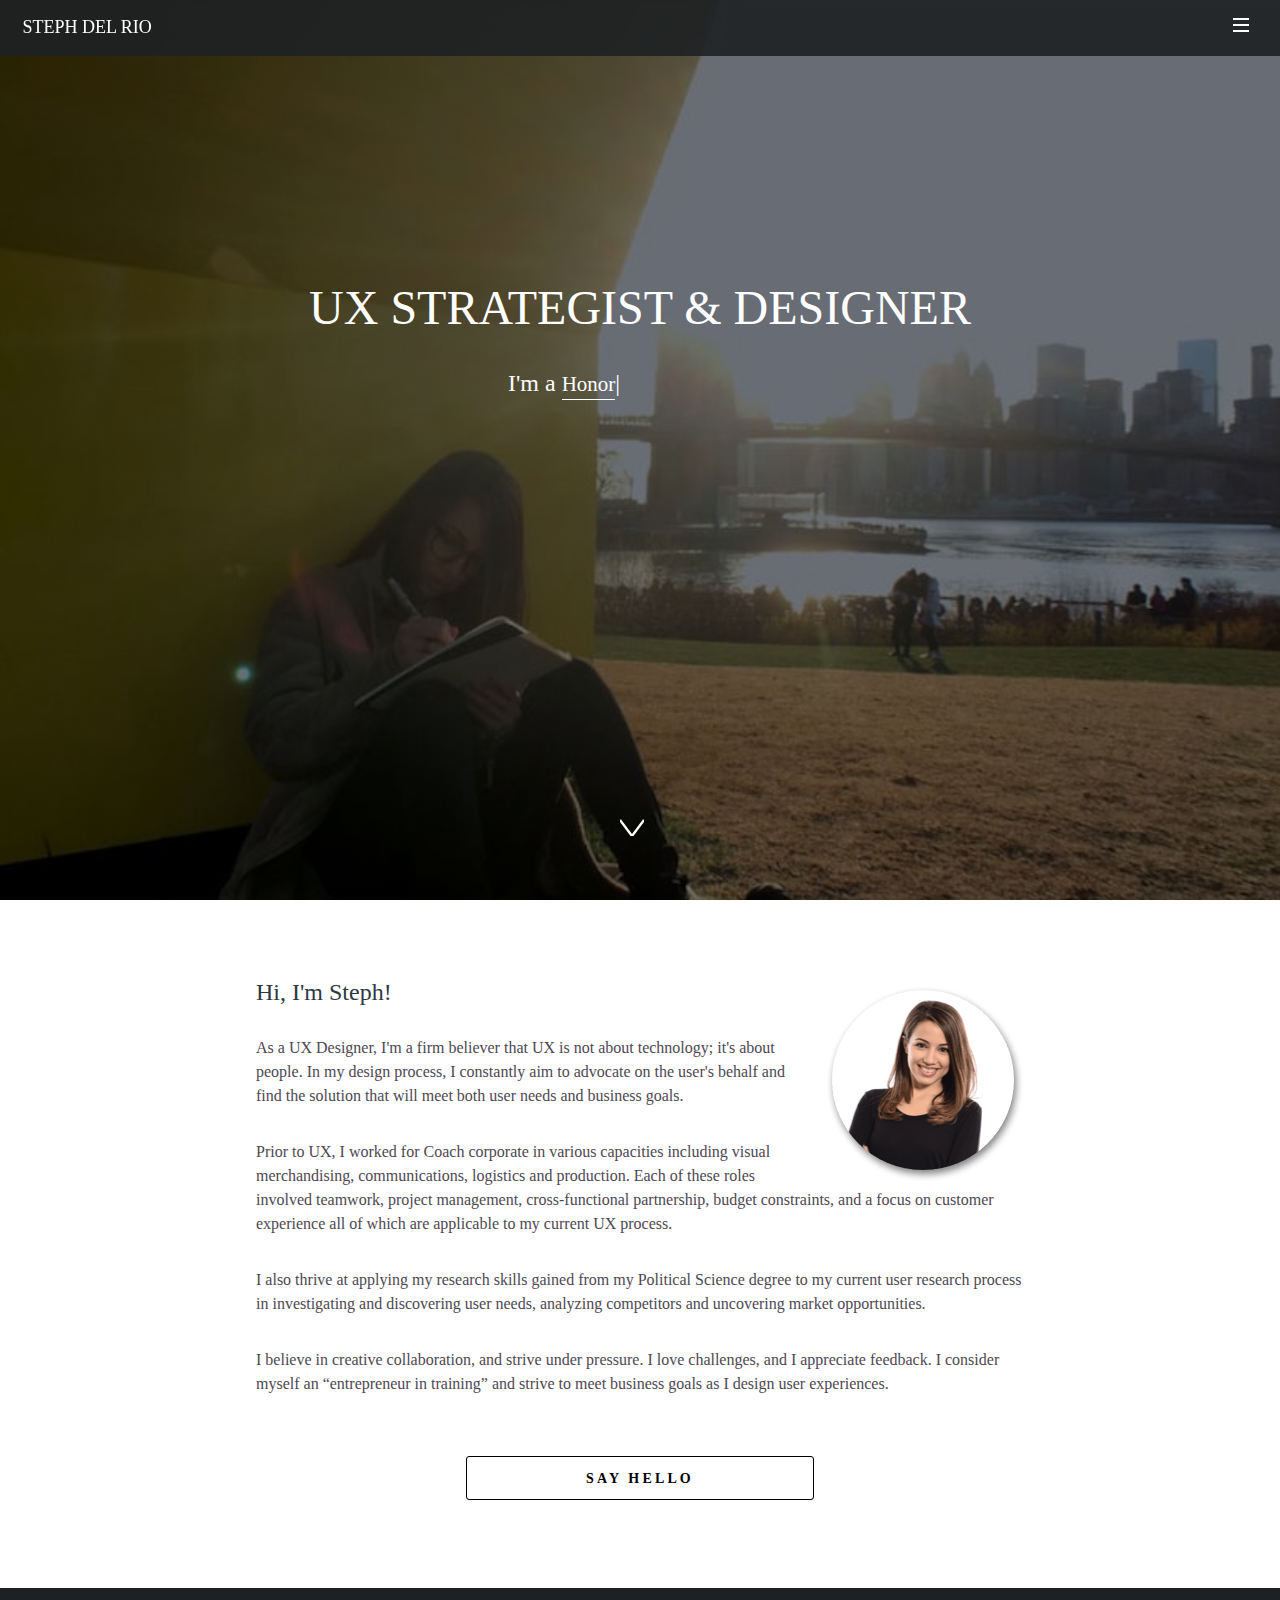
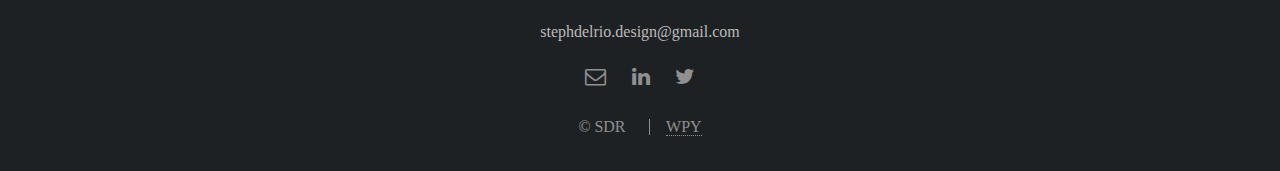
==== commit 9c54347f: "about page change" ====
--- a/about.html
+++ b/about.html
@@ -127,23 +127,21 @@
       </ul>
     </footer>
   </div><!-- Scripts -->
-  <script src="assets/js/jquery.min.js" async>
+  <script src="assets/js/jquery.min.js">
   </script>
-  <script src="assets/js/jquery.scrollex.min.js" async>
+  <script src="assets/js/jquery.scrollex.min.js">
   </script>
-  <script src="assets/js/jquery.scrolly.min.js" async>
+  <script src="assets/js/jquery.scrolly.min.js">
   </script>
-  <script src="assets/js/skel.min.js" async>
+  <script src="assets/js/skel.min.js">
   </script>
-  <script src="assets/js/util.min.js" async>
+  <script src="assets/js/util.min.js">
   </script>
   <!--[if lte IE 8]><script src="assets/js/ie/respond.min.js"></script><![endif]-->
 
-  <script src="assets/js/main.min.js" async>
+  <script src="assets/js/main.min.js">
   </script>
-  <script src="assets/js/typed.min.js" async>
-  </script>
-  <script src="assets/js/jquery.stellar.min.js" async>
+  <script src="assets/js/typed.min.js">
   </script>
   <script>
   	  (function(i,s,o,g,r,a,m){i['GoogleAnalyticsObject']=r;i[r]=i[r]||function(){
--- a/assets/css/main.min.css
+++ b/assets/css/main.min.css
@@ -1 +1,2 @@
+@import  "font-awesome.min.css";
 *,.row,:after,:before{-moz-box-sizing:border-box;-webkit-box-sizing:border-box}.row.0\25>*,.row.uniform.0\25>*{padding:0}a,h1 a,h2 a,h3 a,h4 a,h5 a,h6 a{color:inherit;text-decoration:none}#banner p,code,h3,h4,h5,h6{letter-spacing:0}article,aside,details,figcaption,figure,footer,header,hgroup,menu,nav,pre code,section{display:block}.table-wrapper,pre code{overflow-x:auto}#cta .inner header,.spotlight .image{-moz-order:1;-webkit-order:1;-ms-order:1}.table-wrapper,pre{-webkit-overflow-scrolling:touch}a,abbr,acronym,address,applet,article,aside,audio,b,big,blockquote,body,canvas,caption,center,cite,code,dd,del,details,dfn,div,dl,dt,em,embed,fieldset,figcaption,figure,footer,form,h1,h2,h3,h4,h5,h6,header,hgroup,html,i,iframe,img,ins,kbd,label,legend,li,mark,menu,nav,object,ol,output,p,pre,q,ruby,s,samp,section,small,span,strike,strong,sub,summary,sup,table,tbody,td,tfoot,th,thead,time,tr,tt,u,ul,var,video{margin:0;padding:0;border:0;font:inherit;vertical-align:baseline}body,h3,h4,h5,h6,input,select,textarea{font-family:"Avenir Next"!important}blockquote,em,i{font-style:italic}h3,h4,h5,h6,pre code{line-height:1.75em}blockquote,q{quotes:none}blockquote:after,blockquote:before,q:after,q:before{content:'';content:none}body{-webkit-text-size-adjust:none;background:#2e3842}*,:after,:before{box-sizing:border-box}.row{border-bottom:solid 1px transparent;box-sizing:border-box}.row:after,.row:before{content:'';display:block;clear:both;height:0}.row.uniform>*>:first-child{margin-top:0}.row.uniform>*>:last-child{margin-bottom:0}.row.0\25,.row.uniform.0\25{margin:0 0 -1px}.row>*{float:left;-moz-box-sizing:border-box;-webkit-box-sizing:border-box;box-sizing:border-box;padding:0 0 0 1.5em}.row{margin:0 0 -1px -1.5em}.row.uniform>*{padding:1.5em 0 0 1.5em}.row.uniform{margin:-1.5em 0 -1px -1.5em}.row.200\25>*{padding:0 0 0 3em}.row.200\25{margin:0 0 -1px -3em}.row.uniform.200\25>*{padding:3em 0 0 3em}.row.uniform.200\25{margin:-3em 0 -1px -3em}.row.150\25>*{padding:0 0 0 2.25em}.row.150\25{margin:0 0 -1px -2.25em}.row.uniform.150\25>*{padding:2.25em 0 0 2.25em}.row.uniform.150\25{margin:-2.25em 0 -1px -2.25em}.row.50\25>*{padding:0 0 0 .75em}.row.50\25{margin:0 0 -1px -.75em}.row.uniform.50\25>*{padding:.75em 0 0 .75em}.row.uniform.50\25{margin:-.75em 0 -1px -.75em}.row.25\25>*{padding:0 0 0 .375em}.row.25\25{margin:0 0 -1px -.375em}.row.uniform.25\25>*{padding:.375em 0 0 .375em}.row.uniform.25\25{margin:-.375em 0 -1px -.375em}.10u,.10u\24,.11u,.11u\24,.12u,.12u\24,.1u,.1u\24,.2u,.2u\24,.3u,.3u\24,.4u,.4u\24,.5u,.5u\24,.6u,.6u\24,.8u,.8u\24,.9u,.9u\24{clear:none;margin-left:0}.12u,.12u\24{width:100%}.11u,.11u\24{width:91.6666666667%}.10u,.10u\24{width:83.3333333333%}.9u,.9u\24{width:75%}.8u,.8u\24{width:66.6666666667%}.7u,.7u\24{width:58.3333333333%;clear:none;margin-left:0}.6u,.6u\24{width:50%;margin-bottom:90px}.5u,.5u\24{width:41.6666666667%}.4u,.4u\24{width:33.3333333333%}.3u,.3u\24{width:25%}.2u,.2u\24{width:16.6666666667%}.1u,.1u\24{width:8.3333333333%}.10u\24+*,.11u\24+*,.12u\24+*,.1u\24+*,.2u\24+*,.3u\24+*,.4u\24+*,.5u\24+*,.6u\24+*,.7u\24+*,.8u\24+*,.9u\24+*{clear:left}.-11u{margin-left:91.66667%}.-10u{margin-left:83.33333%}.-9u{margin-left:75%}.-8u{margin-left:66.66667%}.-7u{margin-left:58.33333%}.-6u{margin-left:50%}.-5u{margin-left:41.66667%}.-4u{margin-left:33.33333%}.-3u{margin-left:25%}.-2u{margin-left:16.66667%}.-1u{margin-left:8.33333%}@media screen and (max-width:1680px){.row>*{padding:0 0 0 1.5em}.row{margin:0 0 -1px -1.5em}.row.uniform>*{padding:1.5em 0 0 1.5em}.row.uniform{margin:-1.5em 0 -1px -1.5em}.row.200\25>*{padding:0 0 0 3em}.row.200\25{margin:0 0 -1px -3em}.row.uniform.200\25>*{padding:3em 0 0 3em}.row.uniform.200\25{margin:-3em 0 -1px -3em}.row.150\25>*{padding:0 0 0 2.25em}.row.150\25{margin:0 0 -1px -2.25em}.row.uniform.150\25>*{padding:2.25em 0 0 2.25em}.row.uniform.150\25{margin:-2.25em 0 -1px -2.25em}.row.50\25>*{padding:0 0 0 .75em}.row.50\25{margin:0 0 -1px -.75em}.row.uniform.50\25>*{padding:.75em 0 0 .75em}.row.uniform.50\25{margin:-.75em 0 -1px -.75em}.row.25\25>*{padding:0 0 0 .375em}.row.25\25{margin:0 0 -1px -.375em}.row.uniform.25\25>*{padding:.375em 0 0 .375em}.row.uniform.25\25{margin:-.375em 0 -1px -.375em}.12u\24\28xlarge\29,.12u\28xlarge\29{width:100%;clear:none;margin-left:0}.11u\24\28xlarge\29,.11u\28xlarge\29{width:91.6666666667%;clear:none;margin-left:0}.10u\24\28xlarge\29,.10u\28xlarge\29{width:83.3333333333%;clear:none;margin-left:0}.9u\24\28xlarge\29,.9u\28xlarge\29{width:75%;clear:none;margin-left:0}.8u\24\28xlarge\29,.8u\28xlarge\29{width:66.6666666667%;clear:none;margin-left:0}.7u\24\28xlarge\29,.7u\28xlarge\29{width:58.3333333333%;clear:none;margin-left:0}.6u\24\28xlarge\29,.6u\28xlarge\29{width:50%;clear:none;margin-left:0}.5u\24\28xlarge\29,.5u\28xlarge\29{width:41.6666666667%;clear:none;margin-left:0}.4u\24\28xlarge\29,.4u\28xlarge\29{width:33.3333333333%;clear:none;margin-left:0}.3u\24\28xlarge\29,.3u\28xlarge\29{width:25%;clear:none;margin-left:0}.2u\24\28xlarge\29,.2u\28xlarge\29{width:16.6666666667%;clear:none;margin-left:0}.1u\24\28xlarge\29,.1u\28xlarge\29{width:8.3333333333%;clear:none;margin-left:0}.10u\24\28xlarge\29+*,.11u\24\28xlarge\29+*,.12u\24\28xlarge\29+*,.1u\24\28xlarge\29+*,.2u\24\28xlarge\29+*,.3u\24\28xlarge\29+*,.4u\24\28xlarge\29+*,.5u\24\28xlarge\29+*,.6u\24\28xlarge\29+*,.7u\24\28xlarge\29+*,.8u\24\28xlarge\29+*,.9u\24\28xlarge\29+*{clear:left}.-11u\28xlarge\29{margin-left:91.66667%}.-10u\28xlarge\29{margin-left:83.33333%}.-9u\28xlarge\29{margin-left:75%}.-8u\28xlarge\29{margin-left:66.66667%}.-7u\28xlarge\29{margin-left:58.33333%}.-6u\28xlarge\29{margin-left:50%}.-5u\28xlarge\29{margin-left:41.66667%}.-4u\28xlarge\29{margin-left:33.33333%}.-3u\28xlarge\29{margin-left:25%}.-2u\28xlarge\29{margin-left:16.66667%}.-1u\28xlarge\29{margin-left:8.33333%}}@media screen and (max-width:1280px){.row>*{padding:0 0 0 1.5em}.row{margin:0 0 -1px -1.5em}.row.uniform>*{padding:1.5em 0 0 1.5em}.row.uniform{margin:-1.5em 0 -1px -1.5em}.row.200\25>*{padding:0 0 0 3em}.row.200\25{margin:0 0 -1px -3em}.row.uniform.200\25>*{padding:3em 0 0 3em}.row.uniform.200\25{margin:-3em 0 -1px -3em}.row.150\25>*{padding:0 0 0 2.25em}.row.150\25{margin:0 0 -1px -2.25em}.row.uniform.150\25>*{padding:2.25em 0 0 2.25em}.row.uniform.150\25{margin:-2.25em 0 -1px -2.25em}.row.50\25>*{padding:0 0 0 .75em}.row.50\25{margin:0 0 -1px -.75em}.row.uniform.50\25>*{padding:.75em 0 0 .75em}.row.uniform.50\25{margin:-.75em 0 -1px -.75em}.row.25\25>*{padding:0 0 0 .375em}.row.25\25{margin:0 0 -1px -.375em}.row.uniform.25\25>*{padding:.375em 0 0 .375em}.row.uniform.25\25{margin:-.375em 0 -1px -.375em}.12u\24\28large\29,.12u\28large\29{width:100%;clear:none;margin-left:0}.11u\24\28large\29,.11u\28large\29{width:91.6666666667%;clear:none;margin-left:0}.10u\24\28large\29,.10u\28large\29{width:83.3333333333%;clear:none;margin-left:0}.9u\24\28large\29,.9u\28large\29{width:75%;clear:none;margin-left:0}.8u\24\28large\29,.8u\28large\29{width:66.6666666667%;clear:none;margin-left:0}.7u\24\28large\29,.7u\28large\29{width:58.3333333333%;clear:none;margin-left:0}.6u\24\28large\29,.6u\28large\29{width:50%;clear:none;margin-left:0}.5u\24\28large\29,.5u\28large\29{width:41.6666666667%;clear:none;margin-left:0}.4u\24\28large\29,.4u\28large\29{width:33.3333333333%;clear:none;margin-left:0}.3u\24\28large\29,.3u\28large\29{width:25%;clear:none;margin-left:0}.2u\24\28large\29,.2u\28large\29{width:16.6666666667%;clear:none;margin-left:0}.1u\24\28large\29,.1u\28large\29{width:8.3333333333%;clear:none;margin-left:0}.10u\24\28large\29+*,.11u\24\28large\29+*,.12u\24\28large\29+*,.1u\24\28large\29+*,.2u\24\28large\29+*,.3u\24\28large\29+*,.4u\24\28large\29+*,.5u\24\28large\29+*,.6u\24\28large\29+*,.7u\24\28large\29+*,.8u\24\28large\29+*,.9u\24\28large\29+*{clear:left}.-11u\28large\29{margin-left:91.66667%}.-10u\28large\29{margin-left:83.33333%}.-9u\28large\29{margin-left:75%}.-8u\28large\29{margin-left:66.66667%}.-7u\28large\29{margin-left:58.33333%}.-6u\28large\29{margin-left:50%}.-5u\28large\29{margin-left:41.66667%}.-4u\28large\29{margin-left:33.33333%}.-3u\28large\29{margin-left:25%}.-2u\28large\29{margin-left:16.66667%}.-1u\28large\29{margin-left:8.33333%}}@media screen and (max-width:980px){.row>*{padding:0 0 0 1.5em}.row{margin:0 0 -1px -1.5em}.row.uniform>*{padding:1.5em 0 0 1.5em}.row.uniform{margin:-1.5em 0 -1px -1.5em}.row.200\25>*{padding:0 0 0 3em}.row.200\25{margin:0 0 -1px -3em}.row.uniform.200\25>*{padding:3em 0 0 3em}.row.uniform.200\25{margin:-3em 0 -1px -3em}.row.150\25>*{padding:0 0 0 2.25em}.row.150\25{margin:0 0 -1px -2.25em}.row.uniform.150\25>*{padding:2.25em 0 0 2.25em}.row.uniform.150\25{margin:-2.25em 0 -1px -2.25em}.row.50\25>*{padding:0 0 0 .75em}.row.50\25{margin:0 0 -1px -.75em}.row.uniform.50\25>*{padding:.75em 0 0 .75em}.row.uniform.50\25{margin:-.75em 0 -1px -.75em}.row.25\25>*{padding:0 0 0 .375em}.row.25\25{margin:0 0 -1px -.375em}.row.uniform.25\25>*{padding:.375em 0 0 .375em}.row.uniform.25\25{margin:-.375em 0 -1px -.375em}.12u\24\28medium\29,.12u\28medium\29{width:100%;clear:none;margin-left:0}.11u\24\28medium\29,.11u\28medium\29{width:91.6666666667%;clear:none;margin-left:0}.10u\24\28medium\29,.10u\28medium\29{width:83.3333333333%;clear:none;margin-left:0}.9u\24\28medium\29,.9u\28medium\29{width:75%;clear:none;margin-left:0}.8u\24\28medium\29,.8u\28medium\29{width:66.6666666667%;clear:none;margin-left:0}.7u\24\28medium\29,.7u\28medium\29{width:58.3333333333%;clear:none;margin-left:0}.6u\24\28medium\29,.6u\28medium\29{width:50%;clear:none;margin-left:0}.5u\24\28medium\29,.5u\28medium\29{width:41.6666666667%;clear:none;margin-left:0}.4u\24\28medium\29,.4u\28medium\29{width:33.3333333333%;clear:none;margin-left:0}.3u\24\28medium\29,.3u\28medium\29{width:25%;clear:none;margin-left:0}.2u\24\28medium\29,.2u\28medium\29{width:16.6666666667%;clear:none;margin-left:0}.1u\24\28medium\29,.1u\28medium\29{width:8.3333333333%;clear:none;margin-left:0}.10u\24\28medium\29+*,.11u\24\28medium\29+*,.12u\24\28medium\29+*,.1u\24\28medium\29+*,.2u\24\28medium\29+*,.3u\24\28medium\29+*,.4u\24\28medium\29+*,.5u\24\28medium\29+*,.6u\24\28medium\29+*,.7u\24\28medium\29+*,.8u\24\28medium\29+*,.9u\24\28medium\29+*{clear:left}.-11u\28medium\29{margin-left:91.66667%}.-10u\28medium\29{margin-left:83.33333%}.-9u\28medium\29{margin-left:75%}.-8u\28medium\29{margin-left:66.66667%}.-7u\28medium\29{margin-left:58.33333%}.-6u\28medium\29{margin-left:50%}.-5u\28medium\29{margin-left:41.66667%}.-4u\28medium\29{margin-left:33.33333%}.-3u\28medium\29{margin-left:25%}.-2u\28medium\29{margin-left:16.66667%}.-1u\28medium\29{margin-left:8.33333%}}@media screen and (max-width:736px){.row>*{padding:0 0 0 1.5em}.row{margin:0 0 -1px -1.5em}.row.uniform>*{padding:1.5em 0 0 1.5em}.row.uniform{margin:-1.5em 0 -1px -1.5em}.row.200\25>*{padding:0 0 0 3em}.row.200\25{margin:0 0 -1px -3em}.row.uniform.200\25>*{padding:3em 0 0 3em}.row.uniform.200\25{margin:-3em 0 -1px -3em}.row.150\25>*{padding:0 0 0 2.25em}.row.150\25{margin:0 0 -1px -2.25em}.row.uniform.150\25>*{padding:2.25em 0 0 2.25em}.row.uniform.150\25{margin:-2.25em 0 -1px -2.25em}.row.50\25>*{padding:0 0 0 .75em}.row.50\25{margin:0 0 -1px -.75em}.row.uniform.50\25>*{padding:.75em 0 0 .75em}.row.uniform.50\25{margin:-.75em 0 -1px -.75em}.row.25\25>*{padding:0 0 0 .375em}.row.25\25{margin:0 0 -1px -.375em}.row.uniform.25\25>*{padding:.375em 0 0 .375em}.row.uniform.25\25{margin:-.375em 0 -1px -.375em}.12u\24\28small\29,.12u\28small\29{width:100%;clear:none;margin-left:0}.11u\24\28small\29,.11u\28small\29{width:91.6666666667%;clear:none;margin-left:0}.10u\24\28small\29,.10u\28small\29{width:83.3333333333%;clear:none;margin-left:0}.9u\24\28small\29,.9u\28small\29{width:75%;clear:none;margin-left:0}.8u\24\28small\29,.8u\28small\29{width:66.6666666667%;clear:none;margin-left:0}.7u\24\28small\29,.7u\28small\29{width:58.3333333333%;clear:none;margin-left:0}.6u\24\28small\29,.6u\28small\29{width:50%;clear:none;margin-left:0}.5u\24\28small\29,.5u\28small\29{width:41.6666666667%;clear:none;margin-left:0}.4u\24\28small\29,.4u\28small\29{width:33.3333333333%;clear:none;margin-left:0}.3u\24\28small\29,.3u\28small\29{width:25%;clear:none;margin-left:0}.2u\24\28small\29,.2u\28small\29{width:16.6666666667%;clear:none;margin-left:0}.1u\24\28small\29,.1u\28small\29{width:8.3333333333%;clear:none;margin-left:0}.10u\24\28small\29+*,.11u\24\28small\29+*,.12u\24\28small\29+*,.1u\24\28small\29+*,.2u\24\28small\29+*,.3u\24\28small\29+*,.4u\24\28small\29+*,.5u\24\28small\29+*,.6u\24\28small\29+*,.7u\24\28small\29+*,.8u\24\28small\29+*,.9u\24\28small\29+*{clear:left}.-11u\28small\29{margin-left:91.66667%}.-10u\28small\29{margin-left:83.33333%}.-9u\28small\29{margin-left:75%}.-8u\28small\29{margin-left:66.66667%}.-7u\28small\29{margin-left:58.33333%}.-6u\28small\29{margin-left:50%}.-5u\28small\29{margin-left:41.66667%}.-4u\28small\29{margin-left:33.33333%}.-3u\28small\29{margin-left:25%}.-2u\28small\29{margin-left:16.66667%}.-1u\28small\29{margin-left:8.33333%}}@media screen and (max-width:480px){.row>*{padding:0 0 0 1.5em}.row{margin:0 0 -1px -1.5em}.row.uniform>*{padding:1.5em 0 0 1.5em}.row.uniform{margin:-1.5em 0 -1px -1.5em}.row.200\25>*{padding:0 0 0 3em}.row.200\25{margin:0 0 -1px -3em}.row.uniform.200\25>*{padding:3em 0 0 3em}.row.uniform.200\25{margin:-3em 0 -1px -3em}.row.150\25>*{padding:0 0 0 2.25em}.row.150\25{margin:0 0 -1px -2.25em}.row.uniform.150\25>*{padding:2.25em 0 0 2.25em}.row.uniform.150\25{margin:-2.25em 0 -1px -2.25em}.row.50\25>*{padding:0 0 0 .75em}.row.50\25{margin:0 0 -1px -.75em}.row.uniform.50\25>*{padding:.75em 0 0 .75em}.row.uniform.50\25{margin:-.75em 0 -1px -.75em}.row.25\25>*{padding:0 0 0 .375em}.row.25\25{margin:0 0 -1px -.375em}.row.uniform.25\25>*{padding:.375em 0 0 .375em}.row.uniform.25\25{margin:-.375em 0 -1px -.375em}.12u\24\28xsmall\29,.12u\28xsmall\29{width:100%;clear:none;margin-left:0}.11u\24\28xsmall\29,.11u\28xsmall\29{width:91.6666666667%;clear:none;margin-left:0}.10u\24\28xsmall\29,.10u\28xsmall\29{width:83.3333333333%;clear:none;margin-left:0}.9u\24\28xsmall\29,.9u\28xsmall\29{width:75%;clear:none;margin-left:0}.8u\24\28xsmall\29,.8u\28xsmall\29{width:66.6666666667%;clear:none;margin-left:0}.7u\24\28xsmall\29,.7u\28xsmall\29{width:58.3333333333%;clear:none;margin-left:0}.6u\24\28xsmall\29,.6u\28xsmall\29{width:50%;clear:none;margin-left:0}.5u\24\28xsmall\29,.5u\28xsmall\29{width:41.6666666667%;clear:none;margin-left:0}.4u\24\28xsmall\29,.4u\28xsmall\29{width:33.3333333333%;clear:none;margin-left:0}.3u\24\28xsmall\29,.3u\28xsmall\29{width:25%;clear:none;margin-left:0}.2u\24\28xsmall\29,.2u\28xsmall\29{width:16.6666666667%;clear:none;margin-left:0}.1u\24\28xsmall\29,.1u\28xsmall\29{width:8.3333333333%;clear:none;margin-left:0}.10u\24\28xsmall\29+*,.11u\24\28xsmall\29+*,.12u\24\28xsmall\29+*,.1u\24\28xsmall\29+*,.2u\24\28xsmall\29+*,.3u\24\28xsmall\29+*,.4u\24\28xsmall\29+*,.5u\24\28xsmall\29+*,.6u\24\28xsmall\29+*,.7u\24\28xsmall\29+*,.8u\24\28xsmall\29+*,.9u\24\28xsmall\29+*{clear:left}.-11u\28xsmall\29{margin-left:91.66667%}.-10u\28xsmall\29{margin-left:83.33333%}.-9u\28xsmall\29{margin-left:75%}.-8u\28xsmall\29{margin-left:66.66667%}.-7u\28xsmall\29{margin-left:58.33333%}.-6u\28xsmall\29{margin-left:50%}.-5u\28xsmall\29{margin-left:41.66667%}.-4u\28xsmall\29{margin-left:33.33333%}.-3u\28xsmall\29{margin-left:25%}.-2u\28xsmall\29{margin-left:16.66667%}.-1u\28xsmall\29{margin-left:8.33333%}}@-ms-viewport{width:device-width}body.is-loading *,body.is-loading :after,body.is-loading :before{-moz-animation:none!important;-webkit-animation:none!important;-ms-animation:none!important;animation:none!important;-moz-transition:none!important;-webkit-transition:none!important;-ms-transition:none!important;transition:none!important}body,input,select,textarea{color:#bbb;font-size:1em;font-weight:0;letter-spacing:0;line-height:24px}@media screen and (max-width:1280px){body,input,select,textarea{font-size:12pt}}@media screen and (max-width:736px){body,input,select,textarea{font-size:11pt;letter-spacing:.0375em}}a{-moz-transition:color .2s ease,border-bottom-color .2s ease;-webkit-transition:color .2s ease,border-bottom-color .2s ease;-ms-transition:color .2s ease,border-bottom-color .2s ease;transition:color .2s ease,border-bottom-color .2s ease;border-bottom:dotted 1px}a:hover{border-bottom-color:transparent}b,strong{color:#fff;font-weight:600}p{margin:2em 0}h3,h4,h5,h6{color:#999;font-weight:0;margin:0 0 .2em}h2{font-size:2.25em;line-height:1.5em}@media screen and (max-width:736px){h2{font-size:1.7em;line-height:1.5em}}h3{font-size:1.15em}@media screen and (max-width:736px){h3{font-size:1em;line-height:1.65em}}h4{font-size:1.5em;line-height:24px}h5{font-size:1em;line-height:0}h6{font-size:.7em;line-height:0m}sub,sup{font-size:1em;position:relative}sub{top:.5em}sup{top:-.5em}code,pre{font-family:"Courier New",monospace;font-size:.9em}hr{border:0;border-bottom:solid 2px #fff;margin:3em 0}hr.major{margin:4.5em 0}blockquote,pre{margin:0 0 2em}blockquote{border-left:solid 4px #fff;padding:.5em 0 0}code{background:rgba(144,144,144,.25);border-radius:3px;margin:0 .25em;padding:.25em .65em}pre code{padding:1em 1.5em}.align-left{text-align:left}.align-center{text-align:center}.align-right{text-align:right}.icon.major,.select-wrapper:before,article.special,section.special{text-align:center}header p{color:rgba(255,255,255,.5);position:relative;top:-.25em;font-weight:0;font-style:normal;font-size:21px;line-height:1.58;letter-spacing:-.003em;font-family:Georgia,serif}.icon:before,.select-wrapper:before,input[type=checkbox]+label:before,input[type=radio]+label:before{-moz-osx-font-smoothing:grayscale;-webkit-font-smoothing:antialiased;font-family:FontAwesome;font-style:normal;text-transform:none!important}header h3+p,header h4+p,header h5+p,header h6+p{font-weight:400;font-style:normal;font-size:21px;line-height:1.58;letter-spacing:-.003em}header.major{margin:0 0 3.5em}header.major h2,header.major h3,header.major h4,header.major h5,header.major h6{border-bottom:solid 2px #fff;display:inline-block;padding-bottom:1em;position:relative}header.major h2:after,header.major h3:after,header.major h4:after,header.major h5:after,header.major h6:after{content:'';display:block;height:1px}header.major p{color:#fff;top:0}@media screen and (max-width:736px){header.major{margin:0 0 2em}}@media screen and (max-width:980px){header br{display:none}}form{margin:0 0 2em}label{color:#fff;display:block;font-size:.9em;font-weight:600;margin:0 0 1em}input[type=text],input[type=password],input[type=email],select,textarea{-moz-appearance:none;-webkit-appearance:none;-ms-appearance:none;appearance:none;background:rgba(144,144,144,.25);border-radius:3px;border:none;color:inherit;display:block;outline:0;padding:0 1em;text-decoration:none;width:100%}input[type=text]:invalid,input[type=password]:invalid,input[type=email]:invalid,select:invalid,textarea:invalid{box-shadow:none}input[type=text]:focus,input[type=password]:focus,input[type=email]:focus,input[type=checkbox]:focus+label:before,input[type=radio]:focus+label:before,select:focus,textarea:focus{box-shadow:0 0 0 2px #21b2a6}.select-wrapper{text-decoration:none;display:block;position:relative}.select-wrapper:before{font-weight:400;-moz-pointer-events:none;-webkit-pointer-events:none;-ms-pointer-events:none;pointer-events:none;color:#fff;content:'\f078';display:block;height:2.75em;line-height:2.75em;position:absolute;right:0;top:0;width:2.75em}.select-wrapper select::-ms-expand{display:none}input[type=text],input[type=password],input[type=email],select{height:2.75em}textarea{padding:.75em 1em}input[type=checkbox],input[type=radio]{-moz-appearance:none;-webkit-appearance:none;-ms-appearance:none;appearance:none;display:block;float:left;margin-right:-2em;opacity:0;width:1em;z-index:-1}input[type=checkbox]+label,input[type=radio]+label{text-decoration:none;color:#fff;cursor:pointer;display:inline-block;font-size:1em;font-weight:400;padding-left:2.4em;padding-right:.75em;position:relative}input[type=checkbox]+label:before,input[type=radio]+label:before{font-weight:400;background:rgba(144,144,144,.25);content:'';display:inline-block;height:1.65em;left:0;line-height:1.58125em;position:absolute;text-align:center;top:0;width:1.65em}.features li,.icon,.image{position:relative}input[type=checkbox]:checked+label:before,input[type=radio]:checked+label:before{background:#2e3842;color:#fff;content:'\f00c'}#banner .more:after,#banner h2:after,#banner h2:before,#banner:after,#header nav>ul>li>a.menuToggle:after,#page-wrapper:before{content:''}input[type=checkbox]+label:before{border-radius:3px}input[type=radio]+label:before{border-radius:100%}::-webkit-input-placeholder{color:rgba(255,255,255,.5)!important;opacity:1}:-moz-placeholder{color:rgba(255,255,255,.5)!important;opacity:1}::-moz-placeholder{color:rgba(255,255,255,.5)!important;opacity:1}:-ms-input-placeholder{color:rgba(255,255,255,.5)!important;opacity:1}.formerize-placeholder{color:rgba(255,255,255,.5)!important;opacity:1}.box{border-radius:3px;border:2px solid #fff;margin-bottom:2em;padding:1.5em}.box>:last-child,.box>:last-child>:last-child,.box>:last-child>:last-child>:last-child{margin-bottom:0}.box.alt{border:0;border-radius:0;padding:0}.icon{text-decoration:none;border-bottom:none}.icon:before{font-weight:400}.icon>.label{display:none}.icon.major,.icon.major:before,.image{display:inline-block}.icon.major{-moz-transform:rotate(-45deg);-webkit-transform:rotate(-45deg);-ms-transform:rotate(-45deg);transform:rotate(-45deg);border-radius:3px;border:2px solid #fff;font-size:1.35em;height:calc(3em + 2px);line-height:3em;width:calc(3em + 2px)}.image.fit,.image.fit img,.image.left img,.image.right img{width:100%}.icon.major:before{-moz-transform:rotate(45deg);-webkit-transform:rotate(45deg);-ms-transform:rotate(45deg);transform:rotate(45deg);font-size:1.5em}@media screen and (max-width:736px){.icon.major{font-size:1em}}.icon.style1{color:#0fc}.icon.style2{color:#00f0ff}.icon.style3{color:#76ddff}ul,ul li{color:rgba(0,0,0,.8);font-style:normal;font-size:21px;line-height:1.58;letter-spacing:-.003em;font-family:Georgia,serif}.image{border-radius:3px;border:0}.image img{border-radius:3px;display:block}.image.left{float:left;margin:0 2em 2em 0;top:.25em}.image.right{float:right;margin:0 0 .5em .5em;top:.25em}.image.fit,ol,ul{margin:0 0 2em}.image.left,.image.right{max-width:40%}.image.fit{display:block}ol{list-style:decimal;padding-left:1.25em}ol li{padding-left:.25em}ul{list-style:disc;padding-left:1em}#header nav>ul,#menu ul,.features,ul.actions,ul.alt,ul.icons{list-style:none}ul.actions.fit li>*,ul.actions.vertical li>*{margin-bottom:0}ul li{padding-left:.5em}ul.alt{padding-left:0}ul.alt li{border-top:solid 1px #fff;padding:.5em 0}ul.alt li:first-child{border-top:0;padding-top:0}ul.icons{cursor:default;padding-left:0}ul.icons li{display:inline-block;padding:0 1em 0 0}ul.icons li:last-child{padding-right:0!important}ul.icons.major{padding:1em 0}ul.icons.major li{padding-right:3.5em}@media screen and (max-width:736px){ul.icons.major li{padding:0 1em!important}}ul.actions{cursor:default;padding-left:0}ul.actions li{display:inline-block;padding:0 1.5em 0 0;vertical-align:middle}ul.actions li:last-child{padding-right:0}ul.actions.small li{padding:0 .75em 0 0}ul.actions.vertical li{display:block;padding:1.5em 0 0}ul.actions.vertical li:first-child{padding-top:0}ul.actions.vertical.small li{padding:.75em 0 0}ul.actions.vertical.small li:first-child{padding-top:0}ul.actions.fit{display:table;margin-left:-1.5em;padding:0;table-layout:fixed;width:calc(100% + 1.5em)}ul.actions.fit li{display:table-cell;padding:0 0 0 1.5em}ul.actions.fit.small{margin-left:-.75em;width:calc(100% + .75em)}ul.actions.fit.small li{padding:0 0 0 .75em}@media screen and (max-width:736px){ul.actions li{display:block;padding:1em 0 0;text-align:center;width:100%}ul.actions li:first-child{padding-top:0}ul.actions li>*{margin:0 auto!important;max-width:30em;width:100%}ul.actions li>.icon:before{margin-left:-1em}ul.actions.small li{padding:.5em 0 0}ul.actions.small li:first-child{padding-top:0}}dl,table{margin:0 0 2em}table{border-collapse:collapse;border-spacing:0;width:100%}table tbody tr{border:1px solid #fff;border-left:0;border-right:0}table tbody tr:nth-child(2n+1){background-color:rgba(144,144,144,.25)}table td{padding:.75em}table th{color:#fff;font-size:.9em;font-weight:600;padding:0 .75em .75em;text-align:left}table thead{border-bottom:solid 2px #fff}table tfoot{border-top:solid 2px #fff}table.alt{border-collapse:separate}table.alt tbody tr td{border:1px solid #fff;border-left-width:0;border-top-width:0}table.alt tbody tr td:first-child{border-left-width:1px}table.alt tbody tr:first-child td{border-top-width:1px}table.alt thead{border-bottom:0}table.alt tfoot{border-top:0}.button,button,input[type=submit],input[type=reset],input[type=button]{-moz-appearance:none;-webkit-appearance:none;-ms-appearance:none;appearance:none;-moz-transition:background-color .2s ease-in-out,color .2s ease-in-out;-webkit-transition:background-color .2s ease-in-out,color .2s ease-in-out;-ms-transition:background-color .2s ease-in-out,color .2s ease-in-out;transition:background-color .2s ease-in-out,color .2s ease-in-out;background-color:transparent;border-radius:3px;border:0;box-shadow:inset 0 0 0 1px #333;color:#333;cursor:pointer;display:inline-block;font-size:1em;font-weight:600;height:3.125em;letter-spacing:.225em;line-height:3.125em;padding:0 2.75em;text-align:center;text-decoration:none;text-transform:uppercase;white-space:nowrap;overflow:hidden;text-overflow:ellipsis}.button:hover,button:hover,input[type=submit]:hover,input[type=reset]:hover,input[type=button]:hover{background-color:#333;color:#f8f8fa}.button:active,button:active,input[type=submit]:active,input[type=reset]:active,input[type=button]:active{background-color:rgba(144,144,144,.7);color:#000}.button.icon:before,button.icon:before,input[type=submit].icon:before,input[type=reset].icon:before,input[type=button].icon:before{margin-right:.5em}.button.fit,button.fit,input[type=submit].fit,input[type=reset].fit,input[type=button].fit{display:block;margin:2em 0 1em;width:100%}.button.small,button.small,input[type=submit].small,input[type=reset].small,input[type=button].small{font-size:14px;font-family:"Avenir Next"!important}.button.big,button.big,input[type=submit].big,input[type=reset].big,input[type=button].big{font-size:1.35em}.button.special,button.special,input[type=submit].special,input[type=reset].special,input[type=button].special{border:1px solid #fff;box-shadow:none!important;color:#fff!important;font-family:"Avenir Next light" ,!important}.button.special:hover,button.special:hover,input[type=submit].special:hover,input[type=reset].special:hover,input[type=button].special:hover{background-color:rgba(30,33,35,1)!important}.button.special:active,button.special:active,input[type=submit].special:active,input[type=reset].special:active,input[type=button].special:active{background-color:rgba(144,144,144,.7);color:#000}.button.disabled,.button:disabled,button.disabled,button:disabled,input[type=submit].disabled,input[type=submit]:disabled,input[type=reset].disabled,input[type=reset]:disabled,input[type=button].disabled,input[type=button]:disabled{-moz-pointer-events:none;-webkit-pointer-events:none;-ms-pointer-events:none;pointer-events:none;opacity:.25}#banner:after,#header.alt h1{-moz-pointer-events:none;-webkit-pointer-events:none}#banner:after,#header.alt h1,#main:after{-ms-pointer-events:none}@media screen and (max-width:736px){.button,button,input[type=submit],input[type=reset],input[type=button]{height:3.75em;line-height:3.75em}}.features{display:-moz-flex;display:-webkit-flex;display:-ms-flex;display:flex;-moz-flex-wrap:wrap;-webkit-flex-wrap:wrap;-ms-flex-wrap:wrap;flex-wrap:wrap;-moz-justify-content:center;-webkit-justify-content:center;-ms-justify-content:center;justify-content:center;padding:0;width:100%}.features li{padding:4em 4em 2em 6em;display:block;text-align:left;width:50%}#banner .more,#banner .more:after,#banner:after,#header h1,#header nav,#menu .close,.features li:before{position:absolute}.features li:nth-child(1){background-color:rgba(0,0,0,.035);border-top-left-radius:3px}.features li:nth-child(2){background-color:rgba(0,0,0,.07);border-top-right-radius:3px}.features li:nth-child(3){background-color:rgba(0,0,0,.105)}.features li:nth-child(4){background-color:rgba(0,0,0,.14)}.features li:nth-child(5){background-color:rgba(0,0,0,.175)}.features li:nth-child(6){background-color:rgba(0,0,0,.21)}.features li:nth-child(7){background-color:rgba(0,0,0,.245)}.features li:nth-child(8){background-color:rgba(0,0,0,.28)}.features li:nth-child(9){background-color:rgba(0,0,0,.315)}.features li:nth-child(10){background-color:rgba(0,0,0,.35)}.features li:before{display:block;color:#0fc;left:1.75em;top:2.75em;font-size:1.5em}.features li:nth-last-child(1){border-bottom-right-radius:3px}.features li:nth-last-child(2){border-bottom-left-radius:3px}@media screen and (max-width:980px){.features li{padding:3em 2em 1em;text-align:center}.features li:before{left:0;margin:0 0 1em;position:relative;top:0}}#menu,#page-wrapper:before{height:100%;position:fixed;top:0}@media screen and (max-width:736px){.features li{padding:3em 0 1em;background-color:transparent!important;border-top:solid 2px #fff;width:100%}.features li:first-child{border-top:0}}.wrapper.style1 .icon.major,.wrapper.style1 blockquote,.wrapper.style1 header.major h2,.wrapper.style1 header.major h3,.wrapper.style1 header.major h4,.wrapper.style1 header.major h5,.wrapper.style1 header.major h6,.wrapper.style1 hr,.wrapper.style1 table tbody tr,.wrapper.style1 table tfoot,.wrapper.style1 table thead,.wrapper.style1 table.alt tbody tr td,.wrapper.style1 ul.alt li,.wrapper.style3 .icon.major,.wrapper.style3 blockquote,.wrapper.style3 header.major h2,.wrapper.style3 header.major h3,.wrapper.style3 header.major h4,.wrapper.style3 header.major h5,.wrapper.style3 header.major h6,.wrapper.style3 hr,.wrapper.style3 table tbody tr,.wrapper.style3 table tfoot,.wrapper.style3 table thead,.wrapper.style3 table.alt tbody tr td,.wrapper.style3 ul.alt li{border-color:rgba(0,0,0,.125)}.spotlight{-moz-align-items:center;-webkit-align-items:center;-ms-align-items:center;align-items:center;display:-moz-flex;display:-webkit-flex;display:-ms-flex;display:flex}.spotlight .image{order:1;border-radius:0;width:50%}.spotlight .image img{border-radius:0;width:100%}.spotlight .content{padding:2em 0 .1em 2em;-moz-order:2;-webkit-order:2;-ms-order:2;order:2;max-width:48em;width:50%}.spotlight .content2{padding:2em 2em .1em;-moz-order:2;-webkit-order:2;-ms-order:2;order:2;max-width:48em;width:50%;text-align:-webkit-right}.spotlight:nth-child(2n){-moz-flex-direction:row-reverse;-webkit-flex-direction:row-reverse;-ms-flex-direction:row-reverse;flex-direction:row-reverse}.spotlight:nth-child(1),.spotlight:nth-child(10),.spotlight:nth-child(2),.spotlight:nth-child(3),.spotlight:nth-child(4),.spotlight:nth-child(5),.spotlight:nth-child(6),.spotlight:nth-child(7),.spotlight:nth-child(8),.spotlight:nth-child(9){background-color:#f8f8fa}@media screen and (max-width:1280px){.spotlight .content,.spotlight .image{width:50%}}@media screen and (max-width:980px){.spotlight{display:block}.spotlight br{display:none}.spotlight .image{width:100%}.spotlight .content,.spotlight .content2{padding:4em 3em 2em;max-width:none;text-align:center;width:100%}}#header h1 a,#menu .close,#menu ul>li>a,body.is-menu-visible #page-wrapper:before{display:block}@media screen and (max-width:736px){.spotlight .content,.spotlight .content2{padding:3em 2em 1em}.wrapper.style1 .features li{border-top-color:rgba(0,0,0,.125)}}.wrapper{padding:4em 0}.wrapper>.inner{width:700px;margin:0 auto}@media screen and (max-width:1280px){.wrapper>.inner{width:60%}}.wrapper.alt{padding:0}.wrapper.style1{background-color:#FFF;color:#c7ebe8}.wrapper.style1 code,.wrapper.style1 input[type=text],.wrapper.style1 input[type=password],.wrapper.style1 input[type=email],.wrapper.style1 input[type=checkbox]+label:before,.wrapper.style1 input[type=radio]+label:before,.wrapper.style1 select,.wrapper.style1 textarea{background:rgba(255,255,255,.075)}.wrapper.style1 b,.wrapper.style1 strong{color:#fff}.wrapper.style1 h2,.wrapper.style1 h3,.wrapper.style1 h4,.wrapper.style1 h5,.wrapper.style1 h6{color:#000}.wrapper.style1 header p{color:#a6e0db}.wrapper.style1 header.major p{color:#329890;font-family:"Avenir Next"!important}.wrapper.style1 label{color:#fff}.wrapper.style1 .select-wrapper:before{color:rgba(0,0,0,.125)}.wrapper.style1 input[type=checkbox]+label,.wrapper.style1 input[type=radio]+label{color:#c7ebe8}.wrapper.style1 input[type=checkbox]:checked+label:before,.wrapper.style1 input[type=radio]:checked+label:before{background:#fff;color:#21b2a6}.wrapper.style1 .button:hover,.wrapper.style1 button:hover,.wrapper.style1 input[type=submit]:hover,.wrapper.style1 input[type=reset]:hover,.wrapper.style1 input[type=button]:hover,.wrapper.style1 table tbody tr:nth-child(2n+1){background-color:rgba(255,255,255,.075)}.wrapper.style1 ::-webkit-input-placeholder{color:#a6e0db!important}.wrapper.style1 :-moz-placeholder{color:#a6e0db!important}.wrapper.style1 ::-moz-placeholder{color:#a6e0db!important}.wrapper.style1 :-ms-input-placeholder{color:#a6e0db!important}.wrapper.style1 .formerize-placeholder{color:#a6e0db!important}.wrapper.style1 table th{color:#fff}.wrapper.style1 .button,.wrapper.style1 button,.wrapper.style1 input[type=submit],.wrapper.style1 input[type=reset],.wrapper.style1 input[type=button]{box-shadow:inset 0 0 0 2px rgba(0,0,0,.125);color:#fff}.wrapper.style1 .button:active,.wrapper.style1 button:active,.wrapper.style1 input[type=submit]:active,.wrapper.style1 input[type=reset]:active,.wrapper.style1 input[type=button]:active{background-color:rgba(255,255,255,.2)}.wrapper.style2{background-color:#2e3842}.wrapper.style3{background-color:#505393;color:#d3d4e4}.wrapper.style3 code,.wrapper.style3 input[type=text],.wrapper.style3 input[type=password],.wrapper.style3 input[type=email],.wrapper.style3 input[type=checkbox]+label:before,.wrapper.style3 input[type=radio]+label:before,.wrapper.style3 select,.wrapper.style3 textarea{background:rgba(255,255,255,.075)}.wrapper.style3 b,.wrapper.style3 h2,.wrapper.style3 h3,.wrapper.style3 h4,.wrapper.style3 h5,.wrapper.style3 h6,.wrapper.style3 strong{color:#fff}.wrapper.style3 header p{color:#b9bad3}.wrapper.style3 header.major p{color:#d3d4e4}.wrapper.style3 label{color:#fff}.wrapper.style3 .select-wrapper:before{color:rgba(0,0,0,.125)}.wrapper.style3 input[type=checkbox]+label,.wrapper.style3 input[type=radio]+label{color:#d3d4e4}.wrapper.style3 input[type=checkbox]:checked+label:before,.wrapper.style3 input[type=radio]:checked+label:before{background:#fff;color:#505393}.wrapper.style3 .button:hover,.wrapper.style3 button:hover,.wrapper.style3 input[type=submit]:hover,.wrapper.style3 input[type=reset]:hover,.wrapper.style3 input[type=button]:hover,.wrapper.style3 table tbody tr:nth-child(2n+1){background-color:rgba(255,255,255,.075)}.wrapper.style3 ::-webkit-input-placeholder{color:#b9bad3!important}.wrapper.style3 :-moz-placeholder{color:#b9bad3!important}.wrapper.style3 ::-moz-placeholder{color:#b9bad3!important}.wrapper.style3 :-ms-input-placeholder{color:#b9bad3!important}.wrapper.style3 .formerize-placeholder{color:#b9bad3!important}.wrapper.style3 table th{color:#fff}.wrapper.style3 .button,.wrapper.style3 button,.wrapper.style3 input[type=submit],.wrapper.style3 input[type=reset],.wrapper.style3 input[type=button]{box-shadow:inset 0 0 0 2px rgba(0,0,0,.125);color:#fff}.wrapper.style3 .button:active,.wrapper.style3 button:active,.wrapper.style3 input[type=submit]:active,.wrapper.style3 input[type=reset]:active,.wrapper.style3 input[type=button]:active{background-color:rgba(255,255,255,.2)}.wrapper.style4{background-color:transparent}.wrapper.style5{background-color:#fff;color:#4E4852;padding-top:.5em}.wrapper.style5 code,.wrapper.style5 input[type=text],.wrapper.style5 input[type=password],.wrapper.style5 input[type=email],.wrapper.style5 input[type=checkbox]+label:before,.wrapper.style5 input[type=radio]+label:before,.wrapper.style5 select,.wrapper.style5 textarea{background:rgba(0,0,0,.0375)}.wrapper.style5 b,.wrapper.style5 h2,.wrapper.style5 h3,.wrapper.style5 h4,.wrapper.style5 h5,.wrapper.style5 h6,.wrapper.style5 strong{color:#2E3842}.wrapper.style5 hr{border-color:#dfdfdf}.wrapper.style5 blockquote{border-color:#fff}.wrapper.style5 .icon.major,.wrapper.style5 header.major h2,.wrapper.style5 header.major h3,.wrapper.style5 header.major h4,.wrapper.style5 header.major h5,.wrapper.style5 header.major h6,.wrapper.style5 table tbody tr,.wrapper.style5 table tfoot,.wrapper.style5 table thead,.wrapper.style5 table.alt tbody tr td,.wrapper.style5 ul.alt li{border-color:#dfdfdf}.wrapper.style5 header p{color:rgba(0,0,0,.8)}.wrapper.style5 header.major p{color:#4E4852}.wrapper.style5 label{color:#2E3842}.wrapper.style5 .select-wrapper:before{color:#dfdfdf}.wrapper.style5 input[type=checkbox]+label,.wrapper.style5 input[type=radio]+label{color:#4E4852}.wrapper.style5 input[type=checkbox]:checked+label:before,.wrapper.style5 input[type=radio]:checked+label:before{background:#2E3842;color:#fff}.wrapper.style5 .button:hover,.wrapper.style5 button:hover,.wrapper.style5 input[type=submit]:hover,.wrapper.style5 input[type=reset]:hover,.wrapper.style5 input[type=button]:hover,.wrapper.style5 table tbody tr:nth-child(2n+1){background-color:rgba(0,0,0,.0375)}.wrapper.style5 ::-webkit-input-placeholder{color:#8E8892!important}.wrapper.style5 :-moz-placeholder{color:#8E8892!important}.wrapper.style5 ::-moz-placeholder{color:#8E8892!important}.wrapper.style5 :-ms-input-placeholder{color:#8E8892!important}.wrapper.style5 .formerize-placeholder{color:#8E8892!important}.wrapper.style5 table th{color:#2E3842}.wrapper.style5 .button,.wrapper.style5 button,.wrapper.style5 input[type=submit],.wrapper.style5 input[type=reset],.wrapper.style5 input[type=button]{box-shadow:inset 0 0 0 2px #dfdfdf;color:#2E3842}.wrapper.style5 .button:active,.wrapper.style5 button:active,.wrapper.style5 input[type=submit]:active,.wrapper.style5 input[type=reset]:active,.wrapper.style5 input[type=button]:active{background-color:rgba(0,0,0,.1)}@media screen and (max-width:980px){.wrapper>.inner{width:100%}.wrapper{padding:4em 3em 2em}}@media screen and (max-width:736px){.wrapper.style3 .features li{border-top-color:rgba(0,0,0,.125)}.wrapper.style5 .features li{border-top-color:#dfdfdf}.wrapper{padding:3em 2em 1em}}.case-study{margin-bottom:0;color:rgba(0,0,0,.8)}.wrapper.style5.case-study h1,.wrapper.style5.case-study h2{font-family:"Avenir Next" ,!important;color:#2E3842;font-style:normal}.wrapper.style5.case-study h1{font-weight:700;font-size:42px;line-height:1.15;letter-spacing:-.02em}.wrapper.style5.case-study h2{font-weight:0;font-size:28px;line-height:1.22;letter-spacing:-.022em;margin-bottom:0;margin-top:28px}.wrapper.style5.case-study p{color:rgba(0,0,0,.8);font-style:normal;font-size:21px;line-height:1.58;letter-spacing:-.003em;font-family:Georgia,serif;margin-bottom:0;margin-top:22px}#header nav>ul>li>a,#menu ul>li>a{letter-spacing:.225em;text-transform:uppercase}#banner h2,#banner h2:after,#banner h2:before,#banner p,#banner p a,#menu ul>li>a{font-family:"Avenir Next"!important}.wrapper.style5.case-study #page-wrapper{-moz-transition:opacity .5s ease;-webkit-transition:opacity .5s ease;-ms-transition:opacity .5s ease;transition:opacity .5s ease;opacity:1;padding-top:3em}#page-wrapper:before{background:0 0;display:block;display:none;left:0;width:100%;z-index:10001}#menu{-moz-transform:translateX(20em);-webkit-transform:translateX(20em);-ms-transform:translateX(20em);transform:translateX(20em);-moz-transition:-moz-transform .5s ease;-webkit-transition:-webkit-transform .5s ease;-ms-transition:-ms-transform .5s ease;transition:transform .5s ease;-webkit-overflow-scrolling:touch;background:#fff;color:#aaa;max-width:80%;overflow-y:auto;padding:3em 2em;right:0;width:20em;z-index:10002}#menu ul{padding:0}#menu ul>li{border-top:solid 1px rgba(0,0,0,.125);margin:.5em 0 0;padding:.5em 0 0}#menu ul>li:first-child{border-top:0!important;margin-top:0!important;padding-top:0!important}#menu ul>li>a{border:0;color:#aaa;font-size:16px;outline:0;text-decoration:none}#menu ul>li>a:hover{color:#000}@media screen and (max-width:736px){#menu ul>li>a{line-height:3em}#menu{padding:3em 1.5em}}#menu .close{background-image:url(images/close.svg);background-position:4.85em 1em;background-repeat:no-repeat;border:0;cursor:pointer;height:3em;right:0;top:0;vertical-align:middle;width:7em;color:#000}#banner,#stephsketch{cursor:default;overflow:hidden}#header h1,#header h1 a,#header nav{height:inherit;line-height:inherit}body.is-menu-visible #page-wrapper{opacity:.35}body.is-menu-visible #menu{-moz-transform:translateX(0);-webkit-transform:translateX(0);-ms-transform:translateX(0);transform:translateX(0)}#header{-moz-transition:background-color .2s ease;-webkit-transition:background-color .2s ease;-ms-transition:background-color .2s ease;transition:background-color .2s ease;background:rgba(30,33,35,.9);height:3.5em;left:0;line-height:3.45em;position:fixed;top:0;width:100%;z-index:10000}#header h1{-moz-transition:opacity .2s ease;-webkit-transition:opacity .2s ease;-ms-transition:opacity .2s ease;transition:opacity .2s ease;left:1.25em;top:0}#banner h2,#main>header>h2{-moz-transform:scale(1);-webkit-transform:scale(1);-ms-transform:scale(1);-moz-transition:-moz-transform .5s ease,opacity .5s ease;-webkit-transition:-webkit-transform .5s ease,opacity .5s ease;-ms-transition:-ms-transform .5s ease,opacity .5s ease;position:relative;z-index:1}#header h1 a{border:0;color:#fff}#header nav{right:0;top:0}#header nav>ul{margin:0;padding:0;white-space:nowrap}#header nav>ul>li{display:inline-block;padding:0}#header nav>ul>li>a{border:0;color:#fff;display:block;font-size:1em;padding:0 1.5em}#header nav>ul>li>a.menuToggle{outline:0;position:relative}#header nav>ul>li>a.menuToggle:after{background-image:url(images/bars.svg);background-position:right center;background-repeat:no-repeat;display:inline-block;height:2.5em;vertical-align:top;width:2em}@media screen and (max-width:736px){#header h1 a{font-size:1em}#header nav>ul>li>a.menuToggle{padding:0 1.5em}#header nav>ul>li>a.menuToggle span{display:none}#header nav>ul>li>a{padding:0 0 0 1.5em}}#header nav>ul>li:first-child{margin-left:0}#header.alt{background:0 0}#header.alt h1{pointer-events:none;opacity:0}#banner{display:-moz-flex;display:-webkit-flex;display:-ms-flex;display:flex;-moz-flex-direction:column;-webkit-flex-direction:column;-ms-flex-direction:column;flex-direction:column;-moz-justify-content:center;-webkit-justify-content:center;-ms-justify-content:center;justify-content:center;height:100vh;min-height:35em;position:relative;text-align:center}#banner h2{transform:scale(1);transition:transform .5s ease,opacity .5s ease;display:inline-block;font-size:3em;opacity:1;padding:.35em 1em;color:#fff}#banner h2:after,#banner h2:before{-moz-transition:width .85s ease;-webkit-transition:width .85s ease;-ms-transition:width .85s ease;transition:width .85s ease;-moz-transition-delay:.25s;-webkit-transition-delay:.25s;-ms-transition-delay:.25s;transition-delay:.25s;background:#fff;display:block;height:2px;position:absolute;width:100%}#banner .more,#main .more{-ms-transition:-ms-transform .75s ease,opacity .75s ease}#banner h2:before{top:0;left:0}#banner h2:after{bottom:0;right:0}#banner p{text-transform:none;color:#fff}#banner p a{color:#fff}#banner .more{-moz-transition:-moz-transform .75s ease,opacity .75s ease;-webkit-transition:-webkit-transform .75s ease,opacity .75s ease;transition:transform .75s ease,opacity .75s ease;-moz-transition-delay:1.5s;-webkit-transition-delay:1.5s;-ms-transition-delay:1.5s;transition-delay:1.5s;-moz-transform:translateY(0);-webkit-transform:translateY(0);-ms-transform:translateY(0);transform:translateY(0);border:none;bottom:0;color:inherit;font-size:1em;height:8.5em;left:50%;letter-spacing:.225em;margin-left:-8.5em;opacity:1;outline:0;padding-left:.225em;text-align:center;text-transform:uppercase;width:16em;z-index:1}.center-images-2>a,.center-images>a{border-bottom:0}#banner .more:after{background-image:url(images/arrow.svg);background-position:center;background-repeat:no-repeat;background-size:contain;bottom:4em;display:block;height:1.5em;left:50%;margin:0 0 0 -.75em;width:1.5em}#banner-typetext,#main2-typetext-2{color:#fff;font-size:1.5em;display:-webkit-box}#banner-typetext,#main2-typetext-2,#main>header p{margin-left:auto;margin-right:auto}#banner:after{pointer-events:none;-moz-transition:opacity 3s ease-in-out;-webkit-transition:opacity 3s ease-in-out;-ms-transition:opacity 3s ease-in-out;transition:opacity 3s ease-in-out;-moz-transition-delay:1.25s;-webkit-transition-delay:1.25s;-ms-transition-delay:1.25s;transition-delay:1.25s;background:#1e2123;display:block;width:100%;height:100%;left:0;top:0;opacity:0}#footer,body.landing #footer{background-color:rgba(30,33,35,1)}#banner-typetext{margin-top:2em;width:10em}#main2-typetext-2{margin-top:1em;width:11em;text-transform:none}@media screen and (max-width:736px){#banner{padding:7em 3em 5em;height:auto;min-height:0}#banner h2{font-size:2em}#banner-typetext,#main2-typetext-2{margin-left:auto;margin-right:auto;width:10em;font-size:1.2em}#banner .more,#banner br{display:none}#main2-typetext-2{color:#fff}}#main2>header,#main>header{height:100vh;text-align:center;background-position:center center;background-repeat:no-repeat;background-size:cover}body.is-loading #banner h2:after,body.is-loading #banner h2:before,body.is-loading #main h2:after,body.is-loading #main h2:before,body.is-loading #main2 h2:after,body.is-loading #main2 h2:before{width:0}body.is-loading #banner h2{-moz-transform:scale(.95);-webkit-transform:scale(.95);-ms-transform:scale(.95);transform:scale(.95);opacity:0}body.is-loading #banner .more{-moz-transform:translateY(8.5em);-webkit-transform:translateY(8.5em);-ms-transform:translateY(8.5em);transform:translateY(8.5em);opacity:0}body.is-loading #banner:after{opacity:1}body.is-loading #main h2{-moz-transform:scale(.95);-webkit-transform:scale(.95);-ms-transform:scale(.95);transform:scale(.95);opacity:0}body.is-loading #main:after{opacity:1}body.is-loading #main2 h2{-moz-transform:scale(.95);-webkit-transform:scale(.95);-ms-transform:scale(.95);transform:scale(.95);opacity:0}body.is-loading #main2:after{opacity:1}#cta .inner{display:-moz-flex;display:-webkit-flex;display:-ms-flex;display:flex;max-width:45em}#cta .inner header{order:1;padding-right:3em;width:70%}#cta .inner header p{color:inherit}#main>header p,#main>header>h2{font-family:"Avenir Next"!important;color:#fff}#cta .inner .actions{-moz-order:2;-webkit-order:2;-ms-order:2;order:2;width:30%}@media screen and (max-width:980px){#cta .inner{display:block;text-align:center}#cta .inner header{padding-right:0;width:100%}#cta .inner .actions{margin-left:auto;margin-right:auto;max-width:20em;width:100%}}#main>header{background-image:-moz-linear-gradient(top,rgba(0,0,0,.5),rgba(0,0,0,.5)),url(../../images/shopstyle.jpg);background-image:-webkit-linear-gradient(top,rgba(0,0,0,.5),rgba(0,0,0,.5)),url(../../images/shopstyle.jpg);background-image:-ms-linear-gradient(top,rgba(0,0,0,.5),rgba(0,0,0,.5)),url(../../images/shopstyle.jpg);background-image:linear-gradient(top,rgba(0,0,0,.5),rgba(0,0,0,.5)),url(../../images/shopstyle.jpg);background-attachment:fixed;padding:14em 0 19em}#main>header>h2{transform:scale(1);transition:transform .5s ease,opacity .5s ease;display:inline-block;font-size:3em;opacity:1;padding-top:1em}#main>header p{font-size:1.5em;margin-top:1.3em}#main>header p a{font-family:inherit;color:inherit}#main2>header p,#main2>header>h2{font-family:"Avenir Next"!important}body.is-mobile #main>header{background-attachment:scroll}#main2>header{background-image:-moz-linear-gradient(top,rgba(0,0,0,.5),rgba(0,0,0,.5)),url(../../images/aboutMeDumbo.jpg);background-image:-webkit-linear-gradient(top,rgba(0,0,0,.5),rgba(0,0,0,.5)),url(../../images/aboutMeDumbo.jpg);background-image:-ms-linear-gradient(top,rgba(0,0,0,.5),rgba(0,0,0,.5)),url(../../images/aboutMeDumbo.jpg);background-image:linear-gradient(top,rgba(0,0,0,.5),rgba(0,0,0,.5)),url(../../images/aboutMeDumbo.jpg);background-attachment:fixed;padding:14em 0 19em}#main2>header>h2{-moz-transform:scale(1);-webkit-transform:scale(1);-ms-transform:scale(1);transform:scale(1);-moz-transition:-moz-transform .5s ease,opacity .5s ease;-webkit-transition:-webkit-transform .5s ease,opacity .5s ease;-ms-transition:-ms-transform .5s ease,opacity .5s ease;transition:transform .5s ease,opacity .5s ease;display:inline-block;font-size:3em;opacity:1;padding-top:1em;position:relative;z-index:1;color:#fff}#main2>header p{color:inherit;letter-spacing:0;top:0}#main2>header p a{font-family:inherit;color:inherit}#footer .copyright li a,#footer .copyright li:first-child{font-family:"Avenir Next"!important}body.is-mobile #main2>header{background-attachment:scroll}#footer{padding:1em 0;text-align:center}#footer>p{margin:1em 0}#footer>ul{margin-bottom:1em}#footer .icons{font-size:1.25em}#footer .icons a{color:rgba(255,255,255,.5)}#footer .icons a:hover{color:#fff}#footer .copyright,#footer .copyright li a,#footer .copyright li:first-child{color:rgba(255,255,255,.5);font-size:1em}#footer .copyright{letter-spacing:.225em;list-style:none;padding:0;text-transform:uppercase}#footer .copyright li{border-left:solid 1px rgba(255,255,255,.5);display:inline-block;line-height:1em;margin-left:1em;padding-left:1em;font-size:1em}#footer .copyright li:first-child{border-left:0;margin-left:0;padding-left:0}#footer .copyright li a:hover{color:#fff}@media screen and (max-width:480px){#footer .copyright li{border:0;display:-webkit-inline-box;line-height:1.65em;margin:0;padding:.5em 10px}}.imgCaption,.videoCaption{font-size:14px;font-family:Georgia,serif;line-height:1.4;font-weight:300;font-style:normal;position:relative;text-align:center;letter-spacing:0;color:rgba(0,0,0,.6)}@media screen and (max-width:980px){#footer{padding:4em 3em 2em}}@media screen and (max-width:736px){#cta .inner .actions{max-width:none}#footer{padding:3em 2em 1em}}body.landing #page-wrapper{background-image:-moz-linear-gradient(top,rgba(0,0,0,.5),rgba(0,0,0,.5)),url(../../images/aboutMePostit.jpg);background-image:-webkit-linear-gradient(top,rgba(0,0,0,.5),rgba(0,0,0,.5)),url(../../images/aboutMePostit.jpg);background-image:-ms-linear-gradient(top,rgba(0,0,0,.5),rgba(0,0,0,.5)),url(../../images/aboutMePostit.jpg);background-image:linear-gradient(top,rgba(0,0,0,.5),rgba(0,0,0,.5)),url(../../images/aboutMePostit.jpg);background-attachment:fixed;background-position:center center;background-repeat:no-repeat;background-size:cover;padding-top:0}body.is-mobile.landing #page-wrapper{background:0 0}#stephsketch,body.is-mobile.landing #banner,body.is-mobile.landing .wrapper.style4{background-size:cover;background-position:center center;background-repeat:no-repeat}body.is-mobile.landing #banner,body.is-mobile.landing .wrapper.style4{background-image:-moz-linear-gradient(top,rgba(0,0,0,.5),rgba(0,0,0,.5)),url(../../images/aboutMePostit.jpg);background-image:-webkit-linear-gradient(top,rgba(0,0,0,.5),rgba(0,0,0,.5)),url(../../images/aboutMePostit.jpg);background-image:-ms-linear-gradient(top,rgba(0,0,0,.5),rgba(0,0,0,.5)),url(../../images/aboutMePostit.jpg);background-image:linear-gradient(top,rgba(0,0,0,.5),rgba(0,0,0,.5)),url(../../images/aboutMePostit.jpg)}#stephsketch{display:-moz-flex;display:-webkit-flex;display:-ms-flex;display:flex;-moz-flex-direction:column;-webkit-flex-direction:column;-ms-flex-direction:column;flex-direction:column;-moz-justify-content:center;-webkit-justify-content:center;-ms-justify-content:center;justify-content:center;height:50vh;min-height:20em;position:relative;text-align:center;background-image:-moz-linear-gradient(top,rgba(0,0,0,.5),rgba(0,0,0,.5)),url(../../images/stephsketch.jpg);background-image:-webkit-linear-gradient(top,rgba(0,0,0,.5),rgba(0,0,0,.5)),url(../../images/stephsketch.jpg);background-image:-ms-linear-gradient(top,rgba(0,0,0,.5),rgba(0,0,0,.5)),url(../../images/stephsketch.jpg);background-image:linear-gradient(top,rgba(0,0,0,.5),rgba(0,0,0,.5)),url(../../images/stephsketch.jpg);background-attachment:fixed;padding-top:0}body.is-mobile.landing #stephsketch,body.is-mobile.landing .wrapper.style4{background-image:-moz-linear-gradient(top,rgba(0,0,0,.5),rgba(0,0,0,.5)),url(../../images/stephsketch.jpg);background-image:-webkit-linear-gradient(top,rgba(0,0,0,.5),rgba(0,0,0,.5)),url(../../images/stephsketch.jpg);background-image:-ms-linear-gradient(top,rgba(0,0,0,.5),rgba(0,0,0,.5)),url(../../images/stephsketch.jpg);background-image:linear-gradient(top,rgba(0,0,0,.5),rgba(0,0,0,.5)),url(../../images/stephsketch.jpg);background-attachment:inherit;background-position:center center;background-repeat:no-repeat;background-size:inherit}body.is-mobile.landing #footer{background-color:#1d242a}.typed-cursor{opacity:1;-webkit-animation:blink .7s infinite;-moz-animation:blink .7s infinite;animation:blink .7s infinite}@keyframes blink{0%,100%{opacity:1}50%{opacity:0}}@-webkit-keyframes blink{0%,100%{opacity:1}50%{opacity:0}}@-moz-keyframes blink{0%,100%{opacity:1}50%{opacity:0}}.myVideo-centering{margin:0 auto;width:100%}.myVideo,.myVideo2{width:300px;height:629px;padding-top:71px;padding-left:17px;overflow:hidden;background-repeat:no-repeat}.myVideo{background-image:url(../../images/snapstyle/iphone6smockup601x300.png);margin:43px auto 10px}.myVideo2{background-image:url(../../images/snapstyle/iphone6smockup2.png);margin:43px auto}.imgCaption{margin-top:0;width:100%}.center-images{position:relative;display:table-row;left:0;top:43px;bottom:43px}#main2:after,#main:after{-moz-pointer-events:none;-webkit-pointer-events:none;content:'';display:block;top:0}.thumb>img{padding-left:200px;padding-right:200px}.center-images-2{position:relative;display:block;padding:2em 6em}.section-margin{margin-top:50px;margin-bottom:20px}.customQuoteStyle{font-family:"Avenir Next light" ,!important;font-size:2.25em;line-height:1em;text-align:center;margin:50px 0 100px;letter-spacing:0;font-weight:400}.customQuoteStyle-2{font-size:larger;font-family:Georgia,serif;color:rgba(0,0,0,.6)}.case-study-title{font-size:42px;color:#333;line-height:54px;margin-bottom:0;font-family:"Avenir Next light" ,!important}#logo,#main2 .actions li a.button.small.fit.special{font-family:"Avenir Next"!important}#logo{color:#f8f8fa;font-size:18px}#main .more,#main2 .more{-moz-transition:-moz-transform .75s ease,opacity .75s ease;border:none;color:inherit;font-size:1em;letter-spacing:.225em;outline:0;padding-left:.225em;text-align:center;text-transform:uppercase;z-index:1;position:absolute}#snapstyle-logo{margin-top:3em;width:17em;height:auto}img{width:100%;height:auto}#main .more{-webkit-transition:-webkit-transform .75s ease,opacity .75s ease;transition:transform .75s ease,opacity .75s ease;-moz-transition-delay:.5s;-webkit-transition-delay:.5s;-ms-transition-delay:.5s;transition-delay:.5s;-moz-transform:translateY(0);-webkit-transform:translateY(0);-ms-transform:translateY(0);transform:translateY(0);bottom:0;height:8.5em;left:50%;margin-left:-8.5em;opacity:1;width:16em}#main .more:after{background-image:url(images/arrow.svg);background-position:center;background-repeat:no-repeat;background-size:contain;bottom:4em;content:'';display:block;height:1.5em;left:50%;margin:0 0 0 -.75em;position:absolute;width:1.5em}body.is-loading #main .more{-moz-transform:translateY(8.5em);-webkit-transform:translateY(8.5em);-ms-transform:translateY(8.5em);transform:translateY(8.5em);opacity:0}#main:after{pointer-events:none;-moz-transition:opacity 3s ease-out;-webkit-transition:opacity 3s ease-out;-ms-transition:opacity 3s ease-out;transition:opacity 3s ease-out;-moz-transition-delay:.3s;-webkit-transition-delay:.3s;-ms-transition-delay:.3s;transition-delay:.3s;background:#1e2123;width:100%;height:100%;position:absolute;left:0;opacity:0}#main2 .more{-webkit-transition:-webkit-transform .75s ease,opacity .75s ease;-ms-transition:-ms-transform .75s ease,opacity .75s ease;transition:transform .75s ease,opacity .75s ease;-moz-transition-delay:.5s;-webkit-transition-delay:.5s;-ms-transition-delay:.5s;transition-delay:.5s;-moz-transform:translateY(0);-webkit-transform:translateY(0);-ms-transform:translateY(0);transform:translateY(0);bottom:0;height:8.5em;left:50%;margin-left:-8.5em;opacity:1;width:16em}#main2 .more:after{background-image:url(images/arrow.svg);background-position:center;background-repeat:no-repeat;background-size:contain;bottom:4em;content:'';display:block;height:1.5em;left:50%;margin:0 0 0 -.75em;position:absolute;width:1.5em}#main2:after{-ms-pointer-events:none;pointer-events:none;-moz-transition:opacity 3s ease-out;-webkit-transition:opacity 3s ease-out;-ms-transition:opacity 3s ease-out;transition:opacity 3s ease-out;-moz-transition-delay:.3s;-webkit-transition-delay:.3s;-ms-transition-delay:.3s;transition-delay:.3s;background:#1e2123;width:100%;height:100%;position:absolute;left:0;opacity:0}body.is-loading #main2 .more{-moz-transform:translateY(8.5em);-webkit-transform:translateY(8.5em);-ms-transform:translateY(8.5em);transform:translateY(8.5em);opacity:0}#main2 .wrapper{padding-bottom:2em}#main2 .actions li{width:100%;margin:auto;padding:0 12em}#main2 .actions li a.button.small.fit.special{border:1px solid #000;color:#000!important;font-size:14px}#main2 .actions li a.button.small.fit.special:hover{color:#fff!important}.scrollToTop{width:1.5em;height:1.5em;padding:10px;position:fixed;top:95vh;right:20px;display:none;background:url(images/arrowup.png) no-repeat;background-size:contain;z-index:2000;text-decoration:none;border-bottom:none}.scrollToTop:hover{text-decoration:none}@media screen and (max-width:1680px){#main2 .actions li{width:100%;margin:auto;padding:0 10em}.thumb>img{padding-left:200px;padding-right:200px}}@media screen and (max-width:1280px){#main2 .actions li{width:100%;margin:auto;padding:0 10em}.thumb>img{padding-left:100px;padding-right:100px}}@media screen and (max-width:736px){#main2 .actions li{width:100%;margin:auto;padding:0 4em}.thumb>img{padding-left:50px;padding-right:50px}}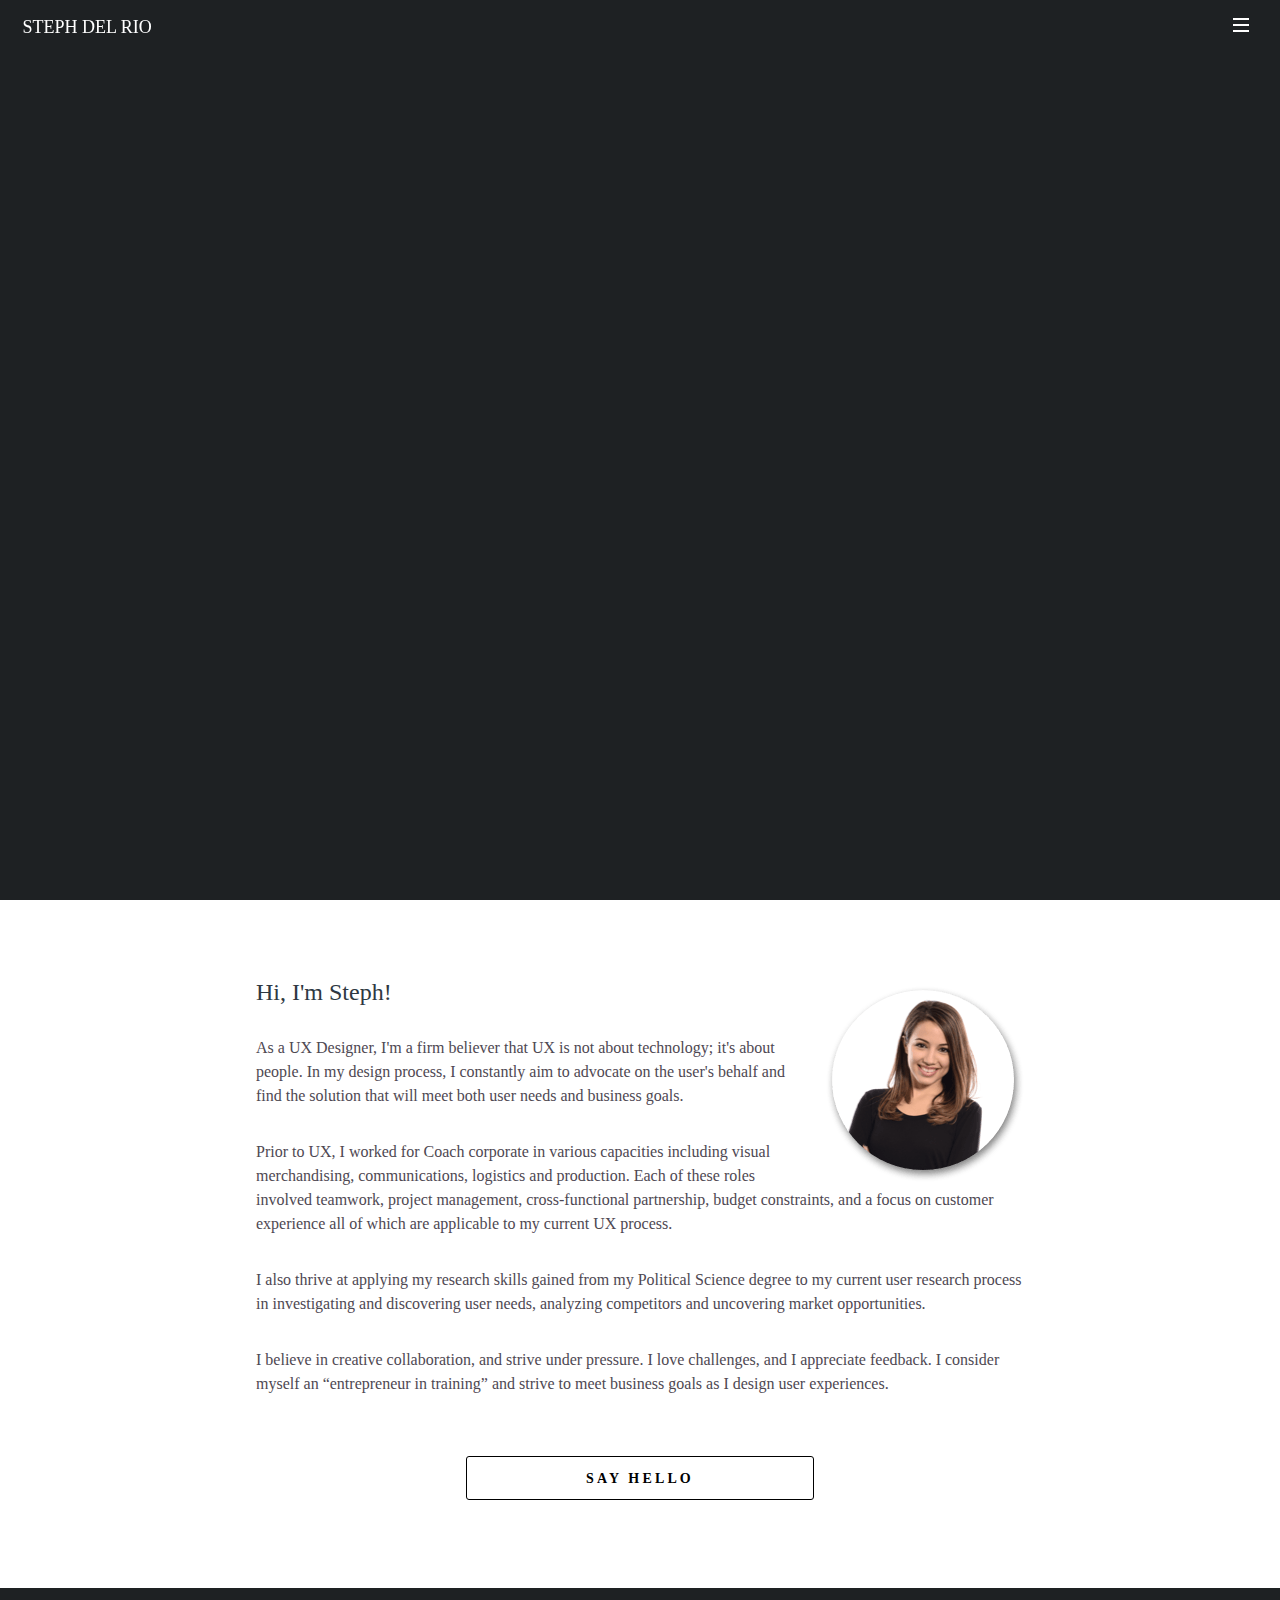
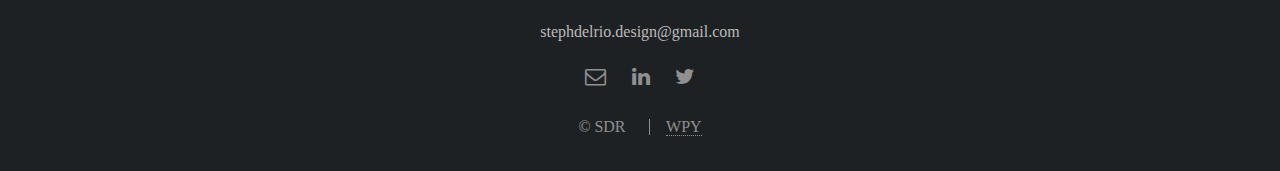
==== commit 4b23bab8: "Updates" ====
--- a/about.html
+++ b/about.html
@@ -5,7 +5,8 @@
   <meta charset="utf-8">
   <meta content="width=device-width, initial-scale=1" name="viewport">
   <!--[if lte IE 8]><script src="assets/js/ie/html5shiv.js"></script><![endif]-->
-  <link href="assets/css/main.min.css" rel="stylesheet">
+  <link href="assets/css/main.css" rel="stylesheet">
+  <link href="assets/css/font-awesome.min.css" rel="stylesheet">
   <!--[if lte IE 8]><link rel="stylesheet" href="assets/css/ie8.css" /><![endif]-->
   <!--[if lte IE 9]><link rel="stylesheet" href="assets/css/ie9.css" /><![endif]-->
   <link href="images/Favicon.png" rel="icon" sizes="16x16" type="image/png">
@@ -127,21 +128,23 @@
       </ul>
     </footer>
   </div><!-- Scripts -->
-  <script src="assets/js/jquery.min.js">
+  <script src="assets/js/jquery.min.js" async>
   </script>
-  <script src="assets/js/jquery.scrollex.min.js">
+  <script src="assets/js/jquery.scrollex.min.js" async>
   </script>
-  <script src="assets/js/jquery.scrolly.min.js">
+  <script src="assets/js/jquery.scrolly.min.js" async>
   </script>
-  <script src="assets/js/skel.min.js">
+  <script src="assets/js/skel.min.js" async>
   </script>
-  <script src="assets/js/util.min.js">
+  <script src="assets/js/util.min.js" async>
   </script>
   <!--[if lte IE 8]><script src="assets/js/ie/respond.min.js"></script><![endif]-->
 
-  <script src="assets/js/main.min.js">
+  <script src="assets/js/main.min.js" async>
   </script>
-  <script src="assets/js/typed.min.js">
+  <script src="assets/js/typed.min.js" async>
+  </script>
+  <script src="assets/js/jquery.stellar.min.js" async>
   </script>
   <script>
   	  (function(i,s,o,g,r,a,m){i['GoogleAnalyticsObject']=r;i[r]=i[r]||function(){
--- a/assets/css/main.css
+++ b/assets/css/main.css
@@ -0,0 +1,4243 @@
+/*@import  "font-awesome.min.css";
+*/
+/*@import url("http://fonts.googleapis.com/css?family=Open+Sans:400,400italic,600,600italic,800,800italic");*/
+/* Reset */
+html,body,div,span,applet,object,iframe,h1,h2,h3,h4,h5,h6,p,blockquote,pre,a,abbr,acronym,address,big,cite,code,del,dfn,em,img,ins,kbd,q,s,samp,small,strike,strong,sub,sup,tt,var,b,u,i,center,dl,dt,dd,ol,ul,li,fieldset,form,label,legend,table,caption,tbody,tfoot,thead,tr,th,td,article,aside,canvas,details,embed,figure,figcaption,footer,header,hgroup,menu,nav,output,ruby,section,summary,time,mark,audio,video {
+  margin: 0;
+  padding: 0;
+  border: 0;
+  font-size: 100%;
+  font: inherit;
+  vertical-align: baseline;
+}
+
+article,aside,details,figcaption,figure,footer,header,hgroup,menu,nav,section {
+  display: block;
+}
+
+body {
+  line-height: 1;
+}
+
+ol,ul {
+  list-style: none;
+}
+
+blockquote,q {
+  quotes: none;
+}
+
+blockquote:before,blockquote:after,q:before,q:after {
+  content: '';
+  content: none;
+}
+
+table {
+  border-collapse: collapse;
+  border-spacing: 0;
+}
+
+body {
+  -webkit-text-size-adjust: none;
+}
+
+/* Box Model */
+*,:before,:after {
+  -moz-box-sizing: border-box;
+  -webkit-box-sizing: border-box;
+  box-sizing: border-box;
+}
+
+/* Grid */
+.row {
+  border-bottom: solid 1px transparent;
+  -moz-box-sizing: border-box;
+  -webkit-box-sizing: border-box;
+  box-sizing: border-box;
+}
+
+.row > * {
+  float: left;
+  -moz-box-sizing: border-box;
+  -webkit-box-sizing: border-box;
+  box-sizing: border-box;
+}
+
+.row:after,.row:before {
+  content: '';
+  display: block;
+  clear: both;
+  height: 0;
+}
+
+.row.uniform > * > :first-child {
+  margin-top: 0;
+}
+
+.row.uniform > * > :last-child {
+  margin-bottom: 0;
+}
+
+.row.0\25> * {
+  padding: 0;
+}
+
+.row.0\25 {
+  margin: 0 0 -1px;
+}
+
+.row.uniform.0\25> * {
+  padding: 0;
+}
+
+.row.uniform.0\25 {
+  margin: 0 0 -1px;
+}
+
+.row > * {
+  padding: 0 0 0 1.5em;
+}
+
+.row {
+  margin: 0 0 -1px -1.5em;
+}
+
+.row.uniform > * {
+  padding: 1.5em 0 0 1.5em;
+}
+
+.row.uniform {
+  margin: -1.5em 0 -1px -1.5em;
+}
+
+.row.200\25> * {
+  padding: 0 0 0 3em;
+}
+
+.row.200\25 {
+  margin: 0 0 -1px -3em;
+}
+
+.row.uniform.200\25> * {
+  padding: 3em 0 0 3em;
+}
+
+.row.uniform.200\25 {
+  margin: -3em 0 -1px -3em;
+}
+
+.row.150\25> * {
+  padding: 0 0 0 2.25em;
+}
+
+.row.150\25 {
+  margin: 0 0 -1px -2.25em;
+}
+
+.row.uniform.150\25> * {
+  padding: 2.25em 0 0 2.25em;
+}
+
+.row.uniform.150\25 {
+  margin: -2.25em 0 -1px -2.25em;
+}
+
+.row.50\25> * {
+  padding: 0 0 0 .75em;
+}
+
+.row.50\25 {
+  margin: 0 0 -1px -.75em;
+}
+
+.row.uniform.50\25> * {
+  padding: .75em 0 0 .75em;
+}
+
+.row.uniform.50\25 {
+  margin: -.75em 0 -1px -.75em;
+}
+
+.row.25\25> * {
+  padding: 0 0 0 .375em;
+}
+
+.row.25\25 {
+  margin: 0 0 -1px -.375em;
+}
+
+.row.uniform.25\25> * {
+  padding: .375em 0 0 .375em;
+}
+
+.row.uniform.25\25 {
+  margin: -.375em 0 -1px -.375em;
+}
+
+.12u,.12u\24 {
+  width: 100%;
+  clear: none;
+  margin-left: 0;
+}
+
+.11u,.11u\24 {
+  width: 91.6666666667%;
+  clear: none;
+  margin-left: 0;
+}
+
+.10u,.10u\24 {
+  width: 83.3333333333%;
+  clear: none;
+  margin-left: 0;
+}
+
+.9u,.9u\24 {
+  width: 75%;
+  clear: none;
+  margin-left: 0;
+}
+
+.8u,.8u\24 {
+  width: 66.6666666667%;
+  clear: none;
+  margin-left: 0;
+}
+
+.7u,.7u\24 {
+  width: 58.3333333333%;
+  clear: none;
+  margin-left: 0;
+}
+
+.6u,.6u\24 {
+  width: 50%;
+  clear: none;
+  margin-left: 0;
+  margin-bottom: 90px;
+}
+
+.5u,.5u\24 {
+  width: 41.6666666667%;
+  clear: none;
+  margin-left: 0;
+}
+
+.4u,.4u\24 {
+  width: 33.3333333333%;
+  clear: none;
+  margin-left: 0;
+}
+
+.3u,.3u\24 {
+  width: 25%;
+  clear: none;
+  margin-left: 0;
+}
+
+.2u,.2u\24 {
+  width: 16.6666666667%;
+  clear: none;
+  margin-left: 0;
+}
+
+.1u,.1u\24 {
+  width: 8.3333333333%;
+  clear: none;
+  margin-left: 0;
+}
+
+.12u\24+ *,.11u\24+ *,.10u\24+ *,.9u\24+ *,.8u\24+ *,.7u\24+ *,.6u\24+ *,.5u\24+ *,.4u\24+ *,.3u\24+ *,.2u\24+ *,.1u\24+ * {
+  clear: left;
+}
+
+.-11u {
+  margin-left: 91.66667%;
+}
+
+.-10u {
+  margin-left: 83.33333%;
+}
+
+.-9u {
+  margin-left: 75%;
+}
+
+.-8u {
+  margin-left: 66.66667%;
+}
+
+.-7u {
+  margin-left: 58.33333%;
+}
+
+.-6u {
+  margin-left: 50%;
+}
+
+.-5u {
+  margin-left: 41.66667%;
+}
+
+.-4u {
+  margin-left: 33.33333%;
+}
+
+.-3u {
+  margin-left: 25%;
+}
+
+.-2u {
+  margin-left: 16.66667%;
+}
+
+.-1u {
+  margin-left: 8.33333%;
+}
+
+@media screen and (max-width: 1680px) {
+  .row > * {
+    padding: 0 0 0 1.5em;
+  }
+
+  .row {
+    margin: 0 0 -1px -1.5em;
+  }
+
+  .row.uniform > * {
+    padding: 1.5em 0 0 1.5em;
+  }
+
+  .row.uniform {
+    margin: -1.5em 0 -1px -1.5em;
+  }
+
+  .row.200\25> * {
+    padding: 0 0 0 3em;
+  }
+
+  .row.200\25 {
+    margin: 0 0 -1px -3em;
+  }
+
+  .row.uniform.200\25> * {
+    padding: 3em 0 0 3em;
+  }
+
+  .row.uniform.200\25 {
+    margin: -3em 0 -1px -3em;
+  }
+
+  .row.150\25> * {
+    padding: 0 0 0 2.25em;
+  }
+
+  .row.150\25 {
+    margin: 0 0 -1px -2.25em;
+  }
+
+  .row.uniform.150\25> * {
+    padding: 2.25em 0 0 2.25em;
+  }
+
+  .row.uniform.150\25 {
+    margin: -2.25em 0 -1px -2.25em;
+  }
+
+  .row.50\25> * {
+    padding: 0 0 0 .75em;
+  }
+
+  .row.50\25 {
+    margin: 0 0 -1px -.75em;
+  }
+
+  .row.uniform.50\25> * {
+    padding: .75em 0 0 .75em;
+  }
+
+  .row.uniform.50\25 {
+    margin: -.75em 0 -1px -.75em;
+  }
+
+  .row.25\25> * {
+    padding: 0 0 0 .375em;
+  }
+
+  .row.25\25 {
+    margin: 0 0 -1px -.375em;
+  }
+
+  .row.uniform.25\25> * {
+    padding: .375em 0 0 .375em;
+  }
+
+  .row.uniform.25\25 {
+    margin: -.375em 0 -1px -.375em;
+  }
+
+  .12u\28xlarge\29,.12u\24\28xlarge\29 {
+    width: 100%;
+    clear: none;
+    margin-left: 0;
+  }
+
+  .11u\28xlarge\29,.11u\24\28xlarge\29 {
+    width: 91.6666666667%;
+    clear: none;
+    margin-left: 0;
+  }
+
+  .10u\28xlarge\29,.10u\24\28xlarge\29 {
+    width: 83.3333333333%;
+    clear: none;
+    margin-left: 0;
+  }
+
+  .9u\28xlarge\29,.9u\24\28xlarge\29 {
+    width: 75%;
+    clear: none;
+    margin-left: 0;
+  }
+
+  .8u\28xlarge\29,.8u\24\28xlarge\29 {
+    width: 66.6666666667%;
+    clear: none;
+    margin-left: 0;
+  }
+
+  .7u\28xlarge\29,.7u\24\28xlarge\29 {
+    width: 58.3333333333%;
+    clear: none;
+    margin-left: 0;
+  }
+
+  .6u\28xlarge\29,.6u\24\28xlarge\29 {
+    width: 50%;
+    clear: none;
+    margin-left: 0;
+  }
+
+  .5u\28xlarge\29,.5u\24\28xlarge\29 {
+    width: 41.6666666667%;
+    clear: none;
+    margin-left: 0;
+  }
+
+  .4u\28xlarge\29,.4u\24\28xlarge\29 {
+    width: 33.3333333333%;
+    clear: none;
+    margin-left: 0;
+  }
+
+  .3u\28xlarge\29,.3u\24\28xlarge\29 {
+    width: 25%;
+    clear: none;
+    margin-left: 0;
+  }
+
+  .2u\28xlarge\29,.2u\24\28xlarge\29 {
+    width: 16.6666666667%;
+    clear: none;
+    margin-left: 0;
+  }
+
+  .1u\28xlarge\29,.1u\24\28xlarge\29 {
+    width: 8.3333333333%;
+    clear: none;
+    margin-left: 0;
+  }
+
+  .12u\24\28xlarge\29+ *,.11u\24\28xlarge\29+ *,.10u\24\28xlarge\29+ *,.9u\24\28xlarge\29+ *,.8u\24\28xlarge\29+ *,.7u\24\28xlarge\29+ *,.6u\24\28xlarge\29+ *,.5u\24\28xlarge\29+ *,.4u\24\28xlarge\29+ *,.3u\24\28xlarge\29+ *,.2u\24\28xlarge\29+ *,.1u\24\28xlarge\29+ * {
+    clear: left;
+  }
+
+  .-11u\28xlarge\29 {
+    margin-left: 91.66667%;
+  }
+
+  .-10u\28xlarge\29 {
+    margin-left: 83.33333%;
+  }
+
+  .-9u\28xlarge\29 {
+    margin-left: 75%;
+  }
+
+  .-8u\28xlarge\29 {
+    margin-left: 66.66667%;
+  }
+
+  .-7u\28xlarge\29 {
+    margin-left: 58.33333%;
+  }
+
+  .-6u\28xlarge\29 {
+    margin-left: 50%;
+  }
+
+  .-5u\28xlarge\29 {
+    margin-left: 41.66667%;
+  }
+
+  .-4u\28xlarge\29 {
+    margin-left: 33.33333%;
+  }
+
+  .-3u\28xlarge\29 {
+    margin-left: 25%;
+  }
+
+  .-2u\28xlarge\29 {
+    margin-left: 16.66667%;
+  }
+
+  .-1u\28xlarge\29 {
+    margin-left: 8.33333%;
+  }
+}
+
+@media screen and (max-width: 1280px) {
+  .row > * {
+    padding: 0 0 0 1.5em;
+  }
+
+  .row {
+    margin: 0 0 -1px -1.5em;
+  }
+
+  .row.uniform > * {
+    padding: 1.5em 0 0 1.5em;
+  }
+
+  .row.uniform {
+    margin: -1.5em 0 -1px -1.5em;
+  }
+
+  .row.200\25> * {
+    padding: 0 0 0 3em;
+  }
+
+  .row.200\25 {
+    margin: 0 0 -1px -3em;
+  }
+
+  .row.uniform.200\25> * {
+    padding: 3em 0 0 3em;
+  }
+
+  .row.uniform.200\25 {
+    margin: -3em 0 -1px -3em;
+  }
+
+  .row.150\25> * {
+    padding: 0 0 0 2.25em;
+  }
+
+  .row.150\25 {
+    margin: 0 0 -1px -2.25em;
+  }
+
+  .row.uniform.150\25> * {
+    padding: 2.25em 0 0 2.25em;
+  }
+
+  .row.uniform.150\25 {
+    margin: -2.25em 0 -1px -2.25em;
+  }
+
+  .row.50\25> * {
+    padding: 0 0 0 .75em;
+  }
+
+  .row.50\25 {
+    margin: 0 0 -1px -.75em;
+  }
+
+  .row.uniform.50\25> * {
+    padding: .75em 0 0 .75em;
+  }
+
+  .row.uniform.50\25 {
+    margin: -.75em 0 -1px -.75em;
+  }
+
+  .row.25\25> * {
+    padding: 0 0 0 .375em;
+  }
+
+  .row.25\25 {
+    margin: 0 0 -1px -.375em;
+  }
+
+  .row.uniform.25\25> * {
+    padding: .375em 0 0 .375em;
+  }
+
+  .row.uniform.25\25 {
+    margin: -.375em 0 -1px -.375em;
+  }
+
+  .12u\28large\29,.12u\24\28large\29 {
+    width: 100%;
+    clear: none;
+    margin-left: 0;
+  }
+
+  .11u\28large\29,.11u\24\28large\29 {
+    width: 91.6666666667%;
+    clear: none;
+    margin-left: 0;
+  }
+
+  .10u\28large\29,.10u\24\28large\29 {
+    width: 83.3333333333%;
+    clear: none;
+    margin-left: 0;
+  }
+
+  .9u\28large\29,.9u\24\28large\29 {
+    width: 75%;
+    clear: none;
+    margin-left: 0;
+  }
+
+  .8u\28large\29,.8u\24\28large\29 {
+    width: 66.6666666667%;
+    clear: none;
+    margin-left: 0;
+  }
+
+  .7u\28large\29,.7u\24\28large\29 {
+    width: 58.3333333333%;
+    clear: none;
+    margin-left: 0;
+  }
+
+  .6u\28large\29,.6u\24\28large\29 {
+    width: 50%;
+    clear: none;
+    margin-left: 0;
+  }
+
+  .5u\28large\29,.5u\24\28large\29 {
+    width: 41.6666666667%;
+    clear: none;
+    margin-left: 0;
+  }
+
+  .4u\28large\29,.4u\24\28large\29 {
+    width: 33.3333333333%;
+    clear: none;
+    margin-left: 0;
+  }
+
+  .3u\28large\29,.3u\24\28large\29 {
+    width: 25%;
+    clear: none;
+    margin-left: 0;
+  }
+
+  .2u\28large\29,.2u\24\28large\29 {
+    width: 16.6666666667%;
+    clear: none;
+    margin-left: 0;
+  }
+
+  .1u\28large\29,.1u\24\28large\29 {
+    width: 8.3333333333%;
+    clear: none;
+    margin-left: 0;
+  }
+
+  .12u\24\28large\29+ *,.11u\24\28large\29+ *,.10u\24\28large\29+ *,.9u\24\28large\29+ *,.8u\24\28large\29+ *,.7u\24\28large\29+ *,.6u\24\28large\29+ *,.5u\24\28large\29+ *,.4u\24\28large\29+ *,.3u\24\28large\29+ *,.2u\24\28large\29+ *,.1u\24\28large\29+ * {
+    clear: left;
+  }
+
+  .-11u\28large\29 {
+    margin-left: 91.66667%;
+  }
+
+  .-10u\28large\29 {
+    margin-left: 83.33333%;
+  }
+
+  .-9u\28large\29 {
+    margin-left: 75%;
+  }
+
+  .-8u\28large\29 {
+    margin-left: 66.66667%;
+  }
+
+  .-7u\28large\29 {
+    margin-left: 58.33333%;
+  }
+
+  .-6u\28large\29 {
+    margin-left: 50%;
+  }
+
+  .-5u\28large\29 {
+    margin-left: 41.66667%;
+  }
+
+  .-4u\28large\29 {
+    margin-left: 33.33333%;
+  }
+
+  .-3u\28large\29 {
+    margin-left: 25%;
+  }
+
+  .-2u\28large\29 {
+    margin-left: 16.66667%;
+  }
+
+  .-1u\28large\29 {
+    margin-left: 8.33333%;
+  }
+}
+
+@media screen and (max-width: 980px) {
+  .row > * {
+    padding: 0 0 0 1.5em;
+  }
+
+  .row {
+    margin: 0 0 -1px -1.5em;
+  }
+
+  .row.uniform > * {
+    padding: 1.5em 0 0 1.5em;
+  }
+
+  .row.uniform {
+    margin: -1.5em 0 -1px -1.5em;
+  }
+
+  .row.200\25> * {
+    padding: 0 0 0 3em;
+  }
+
+  .row.200\25 {
+    margin: 0 0 -1px -3em;
+  }
+
+  .row.uniform.200\25> * {
+    padding: 3em 0 0 3em;
+  }
+
+  .row.uniform.200\25 {
+    margin: -3em 0 -1px -3em;
+  }
+
+  .row.150\25> * {
+    padding: 0 0 0 2.25em;
+  }
+
+  .row.150\25 {
+    margin: 0 0 -1px -2.25em;
+  }
+
+  .row.uniform.150\25> * {
+    padding: 2.25em 0 0 2.25em;
+  }
+
+  .row.uniform.150\25 {
+    margin: -2.25em 0 -1px -2.25em;
+  }
+
+  .row.50\25> * {
+    padding: 0 0 0 .75em;
+  }
+
+  .row.50\25 {
+    margin: 0 0 -1px -.75em;
+  }
+
+  .row.uniform.50\25> * {
+    padding: .75em 0 0 .75em;
+  }
+
+  .row.uniform.50\25 {
+    margin: -.75em 0 -1px -.75em;
+  }
+
+  .row.25\25> * {
+    padding: 0 0 0 .375em;
+  }
+
+  .row.25\25 {
+    margin: 0 0 -1px -.375em;
+  }
+
+  .row.uniform.25\25> * {
+    padding: .375em 0 0 .375em;
+  }
+
+  .row.uniform.25\25 {
+    margin: -.375em 0 -1px -.375em;
+  }
+
+  .12u\28medium\29,.12u\24\28medium\29 {
+    width: 100%;
+    clear: none;
+    margin-left: 0;
+  }
+
+  .11u\28medium\29,.11u\24\28medium\29 {
+    width: 91.6666666667%;
+    clear: none;
+    margin-left: 0;
+  }
+
+  .10u\28medium\29,.10u\24\28medium\29 {
+    width: 83.3333333333%;
+    clear: none;
+    margin-left: 0;
+  }
+
+  .9u\28medium\29,.9u\24\28medium\29 {
+    width: 75%;
+    clear: none;
+    margin-left: 0;
+  }
+
+  .8u\28medium\29,.8u\24\28medium\29 {
+    width: 66.6666666667%;
+    clear: none;
+    margin-left: 0;
+  }
+
+  .7u\28medium\29,.7u\24\28medium\29 {
+    width: 58.3333333333%;
+    clear: none;
+    margin-left: 0;
+  }
+
+  .6u\28medium\29,.6u\24\28medium\29 {
+    width: 50%;
+    clear: none;
+    margin-left: 0;
+  }
+
+  .5u\28medium\29,.5u\24\28medium\29 {
+    width: 41.6666666667%;
+    clear: none;
+    margin-left: 0;
+  }
+
+  .4u\28medium\29,.4u\24\28medium\29 {
+    width: 33.3333333333%;
+    clear: none;
+    margin-left: 0;
+  }
+
+  .3u\28medium\29,.3u\24\28medium\29 {
+    width: 25%;
+    clear: none;
+    margin-left: 0;
+  }
+
+  .2u\28medium\29,.2u\24\28medium\29 {
+    width: 16.6666666667%;
+    clear: none;
+    margin-left: 0;
+  }
+
+  .1u\28medium\29,.1u\24\28medium\29 {
+    width: 8.3333333333%;
+    clear: none;
+    margin-left: 0;
+  }
+
+  .12u\24\28medium\29+ *,.11u\24\28medium\29+ *,.10u\24\28medium\29+ *,.9u\24\28medium\29+ *,.8u\24\28medium\29+ *,.7u\24\28medium\29+ *,.6u\24\28medium\29+ *,.5u\24\28medium\29+ *,.4u\24\28medium\29+ *,.3u\24\28medium\29+ *,.2u\24\28medium\29+ *,.1u\24\28medium\29+ * {
+    clear: left;
+  }
+
+  .-11u\28medium\29 {
+    margin-left: 91.66667%;
+  }
+
+  .-10u\28medium\29 {
+    margin-left: 83.33333%;
+  }
+
+  .-9u\28medium\29 {
+    margin-left: 75%;
+  }
+
+  .-8u\28medium\29 {
+    margin-left: 66.66667%;
+  }
+
+  .-7u\28medium\29 {
+    margin-left: 58.33333%;
+  }
+
+  .-6u\28medium\29 {
+    margin-left: 50%;
+  }
+
+  .-5u\28medium\29 {
+    margin-left: 41.66667%;
+  }
+
+  .-4u\28medium\29 {
+    margin-left: 33.33333%;
+  }
+
+  .-3u\28medium\29 {
+    margin-left: 25%;
+  }
+
+  .-2u\28medium\29 {
+    margin-left: 16.66667%;
+  }
+
+  .-1u\28medium\29 {
+    margin-left: 8.33333%;
+  }
+}
+
+@media screen and (max-width: 736px) {
+  .row > * {
+    padding: 0 0 0 1.5em;
+  }
+
+  .row {
+    margin: 0 0 -1px -1.5em;
+  }
+
+  .row.uniform > * {
+    padding: 1.5em 0 0 1.5em;
+  }
+
+  .row.uniform {
+    margin: -1.5em 0 -1px -1.5em;
+  }
+
+  .row.200\25> * {
+    padding: 0 0 0 3em;
+  }
+
+  .row.200\25 {
+    margin: 0 0 -1px -3em;
+  }
+
+  .row.uniform.200\25> * {
+    padding: 3em 0 0 3em;
+  }
+
+  .row.uniform.200\25 {
+    margin: -3em 0 -1px -3em;
+  }
+
+  .row.150\25> * {
+    padding: 0 0 0 2.25em;
+  }
+
+  .row.150\25 {
+    margin: 0 0 -1px -2.25em;
+  }
+
+  .row.uniform.150\25> * {
+    padding: 2.25em 0 0 2.25em;
+  }
+
+  .row.uniform.150\25 {
+    margin: -2.25em 0 -1px -2.25em;
+  }
+
+  .row.50\25> * {
+    padding: 0 0 0 .75em;
+  }
+
+  .row.50\25 {
+    margin: 0 0 -1px -.75em;
+  }
+
+  .row.uniform.50\25> * {
+    padding: .75em 0 0 .75em;
+  }
+
+  .row.uniform.50\25 {
+    margin: -.75em 0 -1px -.75em;
+  }
+
+  .row.25\25> * {
+    padding: 0 0 0 .375em;
+  }
+
+  .row.25\25 {
+    margin: 0 0 -1px -.375em;
+  }
+
+  .row.uniform.25\25> * {
+    padding: .375em 0 0 .375em;
+  }
+
+  .row.uniform.25\25 {
+    margin: -.375em 0 -1px -.375em;
+  }
+
+  .12u\28small\29,.12u\24\28small\29 {
+    width: 100%;
+    clear: none;
+    margin-left: 0;
+  }
+
+  .11u\28small\29,.11u\24\28small\29 {
+    width: 91.6666666667%;
+    clear: none;
+    margin-left: 0;
+  }
+
+  .10u\28small\29,.10u\24\28small\29 {
+    width: 83.3333333333%;
+    clear: none;
+    margin-left: 0;
+  }
+
+  .9u\28small\29,.9u\24\28small\29 {
+    width: 75%;
+    clear: none;
+    margin-left: 0;
+  }
+
+  .8u\28small\29,.8u\24\28small\29 {
+    width: 66.6666666667%;
+    clear: none;
+    margin-left: 0;
+  }
+
+  .7u\28small\29,.7u\24\28small\29 {
+    width: 58.3333333333%;
+    clear: none;
+    margin-left: 0;
+  }
+
+  .6u\28small\29,.6u\24\28small\29 {
+    width: 50%;
+    clear: none;
+    margin-left: 0;
+  }
+
+  .5u\28small\29,.5u\24\28small\29 {
+    width: 41.6666666667%;
+    clear: none;
+    margin-left: 0;
+  }
+
+  .4u\28small\29,.4u\24\28small\29 {
+    width: 33.3333333333%;
+    clear: none;
+    margin-left: 0;
+  }
+
+  .3u\28small\29,.3u\24\28small\29 {
+    width: 25%;
+    clear: none;
+    margin-left: 0;
+  }
+
+  .2u\28small\29,.2u\24\28small\29 {
+    width: 16.6666666667%;
+    clear: none;
+    margin-left: 0;
+  }
+
+  .1u\28small\29,.1u\24\28small\29 {
+    width: 8.3333333333%;
+    clear: none;
+    margin-left: 0;
+  }
+
+  .12u\24\28small\29+ *,.11u\24\28small\29+ *,.10u\24\28small\29+ *,.9u\24\28small\29+ *,.8u\24\28small\29+ *,.7u\24\28small\29+ *,.6u\24\28small\29+ *,.5u\24\28small\29+ *,.4u\24\28small\29+ *,.3u\24\28small\29+ *,.2u\24\28small\29+ *,.1u\24\28small\29+ * {
+    clear: left;
+  }
+
+  .-11u\28small\29 {
+    margin-left: 91.66667%;
+  }
+
+  .-10u\28small\29 {
+    margin-left: 83.33333%;
+  }
+
+  .-9u\28small\29 {
+    margin-left: 75%;
+  }
+
+  .-8u\28small\29 {
+    margin-left: 66.66667%;
+  }
+
+  .-7u\28small\29 {
+    margin-left: 58.33333%;
+  }
+
+  .-6u\28small\29 {
+    margin-left: 50%;
+  }
+
+  .-5u\28small\29 {
+    margin-left: 41.66667%;
+  }
+
+  .-4u\28small\29 {
+    margin-left: 33.33333%;
+  }
+
+  .-3u\28small\29 {
+    margin-left: 25%;
+  }
+
+  .-2u\28small\29 {
+    margin-left: 16.66667%;
+  }
+
+  .-1u\28small\29 {
+    margin-left: 8.33333%;
+  }
+}
+
+@media screen and (max-width: 480px) {
+  .row > * {
+    padding: 0 0 0 1.5em;
+  }
+
+  .row {
+    margin: 0 0 -1px -1.5em;
+  }
+
+  .row.uniform > * {
+    padding: 1.5em 0 0 1.5em;
+  }
+
+  .row.uniform {
+    margin: -1.5em 0 -1px -1.5em;
+  }
+
+  .row.200\25> * {
+    padding: 0 0 0 3em;
+  }
+
+  .row.200\25 {
+    margin: 0 0 -1px -3em;
+  }
+
+  .row.uniform.200\25> * {
+    padding: 3em 0 0 3em;
+  }
+
+  .row.uniform.200\25 {
+    margin: -3em 0 -1px -3em;
+  }
+
+  .row.150\25> * {
+    padding: 0 0 0 2.25em;
+  }
+
+  .row.150\25 {
+    margin: 0 0 -1px -2.25em;
+  }
+
+  .row.uniform.150\25> * {
+    padding: 2.25em 0 0 2.25em;
+  }
+
+  .row.uniform.150\25 {
+    margin: -2.25em 0 -1px -2.25em;
+  }
+
+  .row.50\25> * {
+    padding: 0 0 0 .75em;
+  }
+
+  .row.50\25 {
+    margin: 0 0 -1px -.75em;
+  }
+
+  .row.uniform.50\25> * {
+    padding: .75em 0 0 .75em;
+  }
+
+  .row.uniform.50\25 {
+    margin: -.75em 0 -1px -.75em;
+  }
+
+  .row.25\25> * {
+    padding: 0 0 0 .375em;
+  }
+
+  .row.25\25 {
+    margin: 0 0 -1px -.375em;
+  }
+
+  .row.uniform.25\25> * {
+    padding: .375em 0 0 .375em;
+  }
+
+  .row.uniform.25\25 {
+    margin: -.375em 0 -1px -.375em;
+  }
+
+  .12u\28xsmall\29,.12u\24\28xsmall\29 {
+    width: 100%;
+    clear: none;
+    margin-left: 0;
+  }
+
+  .11u\28xsmall\29,.11u\24\28xsmall\29 {
+    width: 91.6666666667%;
+    clear: none;
+    margin-left: 0;
+  }
+
+  .10u\28xsmall\29,.10u\24\28xsmall\29 {
+    width: 83.3333333333%;
+    clear: none;
+    margin-left: 0;
+  }
+
+  .9u\28xsmall\29,.9u\24\28xsmall\29 {
+    width: 75%;
+    clear: none;
+    margin-left: 0;
+  }
+
+  .8u\28xsmall\29,.8u\24\28xsmall\29 {
+    width: 66.6666666667%;
+    clear: none;
+    margin-left: 0;
+  }
+
+  .7u\28xsmall\29,.7u\24\28xsmall\29 {
+    width: 58.3333333333%;
+    clear: none;
+    margin-left: 0;
+  }
+
+  .6u\28xsmall\29,.6u\24\28xsmall\29 {
+    width: 50%;
+    clear: none;
+    margin-left: 0;
+  }
+
+  .5u\28xsmall\29,.5u\24\28xsmall\29 {
+    width: 41.6666666667%;
+    clear: none;
+    margin-left: 0;
+  }
+
+  .4u\28xsmall\29,.4u\24\28xsmall\29 {
+    width: 33.3333333333%;
+    clear: none;
+    margin-left: 0;
+  }
+
+  .3u\28xsmall\29,.3u\24\28xsmall\29 {
+    width: 25%;
+    clear: none;
+    margin-left: 0;
+  }
+
+  .2u\28xsmall\29,.2u\24\28xsmall\29 {
+    width: 16.6666666667%;
+    clear: none;
+    margin-left: 0;
+  }
+
+  .1u\28xsmall\29,.1u\24\28xsmall\29 {
+    width: 8.3333333333%;
+    clear: none;
+    margin-left: 0;
+  }
+
+  .12u\24\28xsmall\29+ *,.11u\24\28xsmall\29+ *,.10u\24\28xsmall\29+ *,.9u\24\28xsmall\29+ *,.8u\24\28xsmall\29+ *,.7u\24\28xsmall\29+ *,.6u\24\28xsmall\29+ *,.5u\24\28xsmall\29+ *,.4u\24\28xsmall\29+ *,.3u\24\28xsmall\29+ *,.2u\24\28xsmall\29+ *,.1u\24\28xsmall\29+ * {
+    clear: left;
+  }
+
+  .-11u\28xsmall\29 {
+    margin-left: 91.66667%;
+  }
+
+  .-10u\28xsmall\29 {
+    margin-left: 83.33333%;
+  }
+
+  .-9u\28xsmall\29 {
+    margin-left: 75%;
+  }
+
+  .-8u\28xsmall\29 {
+    margin-left: 66.66667%;
+  }
+
+  .-7u\28xsmall\29 {
+    margin-left: 58.33333%;
+  }
+
+  .-6u\28xsmall\29 {
+    margin-left: 50%;
+  }
+
+  .-5u\28xsmall\29 {
+    margin-left: 41.66667%;
+  }
+
+  .-4u\28xsmall\29 {
+    margin-left: 33.33333%;
+  }
+
+  .-3u\28xsmall\29 {
+    margin-left: 25%;
+  }
+
+  .-2u\28xsmall\29 {
+    margin-left: 16.66667%;
+  }
+
+  .-1u\28xsmall\29 {
+    margin-left: 8.33333%;
+  }
+}
+
+/* Basic */
+@-ms-viewport {
+  width: device-width;
+}
+
+body {
+  background: #2e3842;
+}
+
+body.is-loading *,body.is-loading :before,body.is-loading :after {
+  -moz-animation: none !important;
+  -webkit-animation: none !important;
+  -ms-animation: none !important;
+  animation: none !important;
+  -moz-transition: none !important;
+  -webkit-transition: none !important;
+  -ms-transition: none !important;
+  transition: none !important;
+}
+
+body,input,select,textarea {
+  color: #bbb;
+  font-family: "Avenir Next" !important;
+  font-size: 1em;
+  font-weight: 0;
+  letter-spacing: 0;
+  line-height: 24px;
+}
+
+@media screen and (max-width: 1680px) {
+  body,input,select,textarea {
+  /*font-size: 13pt;*/
+  }
+}
+
+@media screen and (max-width: 1280px) {
+  body,input,select,textarea {
+    font-size: 12pt;
+  }
+}
+
+@media screen and (max-width: 736px) {
+  body,input,select,textarea {
+    font-size: 11pt;
+    letter-spacing: .0375em;
+  }
+}
+
+a {
+  -moz-transition: color .2s ease,border-bottom-color .2s ease;
+  -webkit-transition: color .2s ease,border-bottom-color .2s ease;
+  -ms-transition: color .2s ease,border-bottom-color .2s ease;
+  transition: color .2s ease,border-bottom-color .2s ease;
+  border-bottom: dotted 1px;
+  color: inherit;
+  text-decoration: none;
+}
+
+a:hover {
+  border-bottom-color: transparent;
+}
+
+strong,b {
+  color: #fff;
+  font-weight: 600;
+}
+
+em,i {
+  font-style: italic;
+}
+
+p {
+  margin: 2em 0;
+/*		font-size: 14px;*/
+}
+
+/*change header text sizes*/
+/*	h1, h2 {
+		color: #999999;
+		font-weight: 0;
+		letter-spacing: 0em;
+		line-height: 1.75em;
+		margin: 0 0 0 0;
+		font-family: "Avenir Next" !important;;
+		}*/
+h3,h4,h5,h6 {
+  color: #999;
+  font-weight: 0;
+  letter-spacing: 0;
+  line-height: 1.75em;
+  margin: 0 0 .2em;
+  font-family: "Avenir Next" !important;
+}
+
+h1 a,h2 a,h3 a,h4 a,h5 a,h6 a {
+  color: inherit;
+  text-decoration: none;
+}
+
+h2 {
+  font-size: 2.25em;
+  line-height: 1.5em;
+}
+
+@media screen and (max-width: 736px) {
+  h2 {
+    font-size: 1.7em;
+    line-height: 1.5em;
+  }
+}
+
+h3 {
+  font-size: 1.15em;
+  line-height: 1.75em;
+}
+
+@media screen and (max-width: 736px) {
+  h3 {
+    font-size: 1em;
+    line-height: 1.65em;
+  }
+}
+
+h4 {
+  font-size: 1.5em;
+  line-height: 24px;
+  font-family: "Avenir Next" !important;
+}
+
+h5 {
+  font-size: 1em;
+  line-height: 0;
+}
+
+h6 {
+  font-size: .7em;
+  line-height: 0m;
+}
+
+sub {
+  font-size: 1em;
+  position: relative;
+  top: .5em;
+}
+
+sup {
+  font-size: 1em;
+  position: relative;
+  top: -.5em;
+}
+
+hr {
+  border: 0;
+  border-bottom: solid 2px #fff;
+  margin: 3em 0;
+}
+
+hr.major {
+  margin: 4.5em 0;
+}
+
+blockquote {
+  border-left: solid 4px #fff;
+  font-style: italic;
+  margin: 0 0 2em;
+  padding: .5em 0 0;
+}
+
+code {
+  background: rgba(144,144,144,0.25);
+  border-radius: 3px;
+  font-family: "Courier New",monospace;
+  font-size: .9em;
+  letter-spacing: 0;
+  margin: 0 .25em;
+  padding: .25em .65em;
+}
+
+pre {
+  -webkit-overflow-scrolling: touch;
+  font-family: "Courier New",monospace;
+  font-size: .9em;
+  margin: 0 0 2em;
+}
+
+pre code {
+  display: block;
+  line-height: 1.75em;
+  padding: 1em 1.5em;
+  overflow-x: auto;
+}
+
+.align-left {
+  text-align: left;
+}
+
+.align-center {
+  text-align: center;
+}
+
+.align-right {
+  text-align: right;
+}
+
+/* Section/Article */
+section.special,article.special {
+  text-align: center;
+}
+
+header p {
+  color: rgba(255,255,255,0.5);
+  position: relative;
+  top: -.25em;
+  font-weight: 0;
+  font-style: normal;
+  font-size: 21px;
+  line-height: 1.58;
+  letter-spacing: -.003em;
+  font-family: "Georgia",serif;
+}
+
+header h3 + p,header h4 + p,header h5 + p,header h6 + p {
+  font-weight: 400;
+  font-style: normal;
+  font-size: 21px;
+  line-height: 1.58;
+  letter-spacing: -.003em;
+}
+
+header.major {
+  margin: 0 0 3.5em;
+}
+
+header.major h2,header.major h3,header.major h4,header.major h5,header.major h6 {
+  border-bottom: solid 2px #fff;
+  display: inline-block;
+  padding-bottom: 1em;
+  position: relative;
+}
+
+header.major h2:after,header.major h3:after,header.major h4:after,header.major h5:after,header.major h6:after {
+  content: '';
+  display: block;
+  height: 1px;
+}
+
+header.major p {
+  color: #fff;
+  top: 0;
+}
+
+@media screen and (max-width: 736px) {
+  header.major {
+    margin: 0 0 2em;
+  }
+}
+
+@media screen and (max-width: 980px) {
+  header br {
+    display: none;
+  }
+}
+
+/* Form */
+form {
+  margin: 0 0 2em;
+}
+
+label {
+  color: #fff;
+  display: block;
+  font-size: .9em;
+  font-weight: 600;
+  margin: 0 0 1em;
+}
+
+input[type="text"],input[type="password"],input[type="email"],select,textarea {
+  -moz-appearance: none;
+  -webkit-appearance: none;
+  -ms-appearance: none;
+  appearance: none;
+  background: rgba(144,144,144,0.25);
+  border-radius: 3px;
+  border: none;
+  color: inherit;
+  display: block;
+  outline: 0;
+  padding: 0 1em;
+  text-decoration: none;
+  width: 100%;
+}
+
+input[type="text"]:invalid,input[type="password"]:invalid,input[type="email"]:invalid,select:invalid,textarea:invalid {
+  box-shadow: none;
+}
+
+input[type="text"]:focus,input[type="password"]:focus,input[type="email"]:focus,select:focus,textarea:focus {
+  box-shadow: 0 0 0 2px #21b2a6;
+}
+
+.select-wrapper {
+  text-decoration: none;
+  display: block;
+  position: relative;
+}
+
+.select-wrapper:before {
+  -moz-osx-font-smoothing: grayscale;
+  -webkit-font-smoothing: antialiased;
+  font-family: FontAwesome;
+  font-style: normal;
+  font-weight: 400;
+  text-transform: none !important;
+}
+
+.select-wrapper:before {
+  -moz-pointer-events: none;
+  -webkit-pointer-events: none;
+  -ms-pointer-events: none;
+  pointer-events: none;
+  color: #fff;
+  content: '\f078';
+  display: block;
+  height: 2.75em;
+  line-height: 2.75em;
+  position: absolute;
+  right: 0;
+  text-align: center;
+  top: 0;
+  width: 2.75em;
+}
+
+.select-wrapper select::-ms-expand {
+  display: none;
+}
+
+input[type="text"],input[type="password"],input[type="email"],select {
+  height: 2.75em;
+}
+
+textarea {
+  padding: .75em 1em;
+}
+
+input[type="checkbox"],input[type="radio"] {
+  -moz-appearance: none;
+  -webkit-appearance: none;
+  -ms-appearance: none;
+  appearance: none;
+  display: block;
+  float: left;
+  margin-right: -2em;
+  opacity: 0;
+  width: 1em;
+  z-index: -1;
+}
+
+input[type="checkbox"] + label,input[type="radio"] + label {
+  text-decoration: none;
+  color: #fff;
+  cursor: pointer;
+  display: inline-block;
+  font-size: 1em;
+  font-weight: 400;
+  padding-left: 2.4em;
+  padding-right: .75em;
+  position: relative;
+}
+
+input[type="checkbox"] + label:before,input[type="radio"] + label:before {
+  -moz-osx-font-smoothing: grayscale;
+  -webkit-font-smoothing: antialiased;
+  font-family: FontAwesome;
+  font-style: normal;
+  font-weight: 400;
+  text-transform: none !important;
+}
+
+input[type="checkbox"] + label:before,input[type="radio"] + label:before {
+  background: rgba(144,144,144,0.25);
+  border-radius: 3px;
+  content: '';
+  display: inline-block;
+  height: 1.65em;
+  left: 0;
+  line-height: 1.58125em;
+  position: absolute;
+  text-align: center;
+  top: 0;
+  width: 1.65em;
+}
+
+input[type="checkbox"]:checked + label:before,input[type="radio"]:checked + label:before {
+  background: #2e3842;
+  color: #fff;
+  content: '\f00c';
+}
+
+input[type="checkbox"]:focus + label:before,input[type="radio"]:focus + label:before {
+  box-shadow: 0 0 0 2px #21b2a6;
+}
+
+input[type="checkbox"] + label:before {
+  border-radius: 3px;
+}
+
+input[type="radio"] + label:before {
+  border-radius: 100%;
+}
+
+::-webkit-input-placeholder {
+  color: rgba(255,255,255,0.5) !important;
+  opacity: 1;
+}
+
+:-moz-placeholder {
+  color: rgba(255,255,255,0.5) !important;
+  opacity: 1;
+}
+
+::-moz-placeholder {
+  color: rgba(255,255,255,0.5) !important;
+  opacity: 1;
+}
+
+:-ms-input-placeholder {
+  color: rgba(255,255,255,0.5) !important;
+  opacity: 1;
+}
+
+.formerize-placeholder {
+  color: rgba(255,255,255,0.5) !important;
+  opacity: 1;
+}
+
+/* Box */
+.box {
+  border-radius: 3px;
+  border: solid 2px #fff;
+  margin-bottom: 2em;
+  padding: 1.5em;
+}
+
+.box > :last-child,.box > :last-child > :last-child,.box > :last-child > :last-child > :last-child {
+  margin-bottom: 0;
+}
+
+.box.alt {
+  border: 0;
+  border-radius: 0;
+  padding: 0;
+}
+
+/* Icon */
+.icon {
+  text-decoration: none;
+  border-bottom: none;
+  position: relative;
+}
+
+.icon:before {
+  -moz-osx-font-smoothing: grayscale;
+  -webkit-font-smoothing: antialiased;
+  font-family: FontAwesome;
+  font-style: normal;
+  font-weight: 400;
+  text-transform: none !important;
+}
+
+.icon > .label {
+  display: none;
+}
+
+.icon.major {
+  -moz-transform: rotate(-45deg);
+  -webkit-transform: rotate(-45deg);
+  -ms-transform: rotate(-45deg);
+  transform: rotate(-45deg);
+  border-radius: 3px;
+  border: solid 2px #fff;
+  display: inline-block;
+  font-size: 1.35em;
+  height: calc(3em + 2px);
+  line-height: 3em;
+  text-align: center;
+  width: calc(3em + 2px);
+}
+
+.icon.major:before {
+  -moz-transform: rotate(45deg);
+  -webkit-transform: rotate(45deg);
+  -ms-transform: rotate(45deg);
+  transform: rotate(45deg);
+  display: inline-block;
+  font-size: 1.5em;
+}
+
+@media screen and (max-width: 736px) {
+  .icon.major {
+    font-size: 1em;
+  }
+}
+
+.icon.style1 {
+  color: #0fc;
+}
+
+.icon.style2 {
+  color: #00f0ff;
+}
+
+.icon.style3 {
+  color: #76ddff;
+}
+
+/* Image */
+.image {
+  border-radius: 3px;
+  border: 0;
+  display: inline-block;
+  position: relative;
+}
+
+.image img {
+  border-radius: 3px;
+  display: block;
+}
+
+.image.left {
+  float: left;
+  margin: 0 2em 2em 0;
+  top: .25em;
+}
+
+.image.right {
+  float: right;
+  margin: 0 0 .5em .5em;
+  top: .25em;
+}
+
+.image.left,.image.right {
+  max-width: 40%;
+}
+
+.image.left img,.image.right img {
+  width: 100%;
+}
+
+.image.fit {
+  display: block;
+  margin: 0 0 2em;
+  width: 100%;
+}
+
+.image.fit img {
+  width: 100%;
+}
+
+/* List */
+ol {
+  list-style: decimal;
+  margin: 0 0 2em;
+  padding-left: 1.25em;
+}
+
+ol li {
+  padding-left: .25em;
+}
+
+ul {
+  list-style: disc;
+  margin: 0 0 2em;
+  padding-left: 1em;
+  color: rgba(0,0,0,0.8);
+  font-style: normal;
+  font-size: 21px;
+  line-height: 1.58;
+  letter-spacing: -.003em;
+  font-family: "Georgia",serif;
+}
+
+ul li {
+  padding-left: .5em;
+  color: rgba(0,0,0,0.8);
+  font-style: normal;
+  font-size: 21px;
+  line-height: 1.58;
+  letter-spacing: -.003em;
+  font-family: "Georgia",serif;
+}
+
+ul.alt {
+  list-style: none;
+  padding-left: 0;
+}
+
+ul.alt li {
+  border-top: solid 1px #fff;
+  padding: .5em 0;
+}
+
+ul.alt li:first-child {
+  border-top: 0;
+  padding-top: 0;
+}
+
+ul.icons {
+  cursor: default;
+  list-style: none;
+  padding-left: 0;
+}
+
+ul.icons li {
+  display: inline-block;
+  padding: 0 1em 0 0;
+}
+
+ul.icons li:last-child {
+  padding-right: 0 !important;
+}
+
+ul.icons.major {
+  padding: 1em 0;
+}
+
+ul.icons.major li {
+  padding-right: 3.5em;
+}
+
+@media screen and (max-width: 736px) {
+  ul.icons.major li {
+    padding: 0 1em !important;
+  }
+}
+
+ul.actions {
+  cursor: default;
+  list-style: none;
+  padding-left: 0;
+}
+
+ul.actions li {
+  display: inline-block;
+  padding: 0 1.5em 0 0;
+  vertical-align: middle;
+}
+
+ul.actions li:last-child {
+  padding-right: 0;
+}
+
+ul.actions.small li {
+  padding: 0 .75em 0 0;
+}
+
+ul.actions.vertical li {
+  display: block;
+  padding: 1.5em 0 0;
+}
+
+ul.actions.vertical li:first-child {
+  padding-top: 0;
+}
+
+ul.actions.vertical li > * {
+  margin-bottom: 0;
+}
+
+ul.actions.vertical.small li {
+  padding: .75em 0 0;
+}
+
+ul.actions.vertical.small li:first-child {
+  padding-top: 0;
+}
+
+ul.actions.fit {
+  display: table;
+  margin-left: -1.5em;
+  padding: 0;
+  table-layout: fixed;
+  width: calc(100% + 1.5em);
+}
+
+ul.actions.fit li {
+  display: table-cell;
+  padding: 0 0 0 1.5em;
+}
+
+ul.actions.fit li > * {
+  margin-bottom: 0;
+}
+
+ul.actions.fit.small {
+  margin-left: -.75em;
+  width: calc(100% + 0.75em);
+}
+
+ul.actions.fit.small li {
+  padding: 0 0 0 .75em;
+}
+
+@media screen and (max-width: 736px) {
+  ul.actions li {
+    display: block;
+    padding: 1em 0 0;
+    text-align: center;
+    width: 100%;
+  }
+
+  ul.actions li:first-child {
+    padding-top: 0;
+  }
+
+  ul.actions li > * {
+    margin: 0 auto !important;
+    max-width: 30em;
+    width: 100%;
+  }
+
+  ul.actions li > .icon:before {
+    margin-left: -1em;
+  }
+
+  ul.actions.small li {
+    padding: .5em 0 0;
+  }
+
+  ul.actions.small li:first-child {
+    padding-top: 0;
+  }
+}
+
+dl {
+  margin: 0 0 2em;
+}
+
+/* Table */
+.table-wrapper {
+  -webkit-overflow-scrolling: touch;
+  overflow-x: auto;
+}
+
+table {
+  margin: 0 0 2em;
+  width: 100%;
+}
+
+table tbody tr {
+  border: solid 1px #fff;
+  border-left: 0;
+  border-right: 0;
+}
+
+table tbody tr:nth-child(2n + 1) {
+  background-color: rgba(144,144,144,0.25);
+}
+
+table td {
+  padding: .75em;
+}
+
+table th {
+  color: #fff;
+  font-size: .9em;
+  font-weight: 600;
+  padding: 0 .75em .75em;
+  text-align: left;
+}
+
+table thead {
+  border-bottom: solid 2px #fff;
+}
+
+table tfoot {
+  border-top: solid 2px #fff;
+}
+
+table.alt {
+  border-collapse: separate;
+}
+
+table.alt tbody tr td {
+  border: solid 1px #fff;
+  border-left-width: 0;
+  border-top-width: 0;
+}
+
+table.alt tbody tr td:first-child {
+  border-left-width: 1px;
+}
+
+table.alt tbody tr:first-child td {
+  border-top-width: 1px;
+}
+
+table.alt thead {
+  border-bottom: 0;
+}
+
+table.alt tfoot {
+  border-top: 0;
+}
+
+/* Button */
+input[type="submit"],input[type="reset"],input[type="button"],button,.button {
+  -moz-appearance: none;
+  -webkit-appearance: none;
+  -ms-appearance: none;
+  appearance: none;
+  -moz-transition: background-color .2s ease-in-out,color .2s ease-in-out;
+  -webkit-transition: background-color .2s ease-in-out,color .2s ease-in-out;
+  -ms-transition: background-color .2s ease-in-out,color .2s ease-in-out;
+  transition: background-color .2s ease-in-out,color .2s ease-in-out;
+  background-color: transparent;
+  border-radius: 3px;
+  border: 0;
+  box-shadow: inset 0 0 0 1px #333;
+  color: #333;
+  cursor: pointer;
+  display: inline-block;
+  font-size: 1em;
+  font-weight: 600;
+  height: 3.125em;
+  letter-spacing: .225em;
+  line-height: 3.125em;
+  padding: 0 2.75em;
+  text-align: center;
+  text-decoration: none;
+  text-transform: uppercase;
+  white-space: nowrap;
+  overflow: hidden;
+  text-overflow: ellipsis;
+}
+
+input[type="submit"]:hover,input[type="reset"]:hover,input[type="button"]:hover,button:hover,.button:hover {
+  background-color: #333;
+  color: #f8f8fa;
+}
+
+input[type="submit"]:active,input[type="reset"]:active,input[type="button"]:active,button:active,.button:active {
+  background-color: rgba(144,144,144,0.7);
+  color: #000;
+}
+
+input[type="submit"].icon:before,input[type="reset"].icon:before,input[type="button"].icon:before,button.icon:before,.button.icon:before {
+  margin-right: .5em;
+}
+
+input[type="submit"].fit,input[type="reset"].fit,input[type="button"].fit,button.fit,.button.fit {
+  display: block;
+  margin: 2em 0 1em;
+  width: 100%;
+}
+
+input[type="submit"].small,input[type="reset"].small,input[type="button"].small,button.small,.button.small {
+  font-size: 14px;
+  font-family: "Avenir Next" !important;
+}
+
+input[type="submit"].big,input[type="reset"].big,input[type="button"].big,button.big,.button.big {
+  font-size: 1.35em;
+}
+
+input[type="submit"].special,input[type="reset"].special,input[type="button"].special,button.special,.button.special {
+  border: 1px solid #fff;
+  box-shadow: none !important;
+  color: #fff !important;
+  font-family: "Avenir Next light", !important;
+}
+
+input[type="submit"].special:hover,input[type="reset"].special:hover,input[type="button"].special:hover,button.special:hover,.button.special:hover {
+  background-color: rgba(30,33,35,1) !important;
+}
+
+input[type="submit"].special:active,input[type="reset"].special:active,input[type="button"].special:active,button.special:active,.button.special:active {
+  background-color: rgba(144,144,144,0.7);
+  color: #000;
+}
+
+input[type="submit"].disabled,input[type="submit"]:disabled,input[type="reset"].disabled,input[type="reset"]:disabled,input[type="button"].disabled,input[type="button"]:disabled,button.disabled,button:disabled,.button.disabled,.button:disabled {
+  -moz-pointer-events: none;
+  -webkit-pointer-events: none;
+  -ms-pointer-events: none;
+  pointer-events: none;
+  opacity: .25;
+}
+
+@media screen and (max-width: 736px) {
+  input[type="submit"],input[type="reset"],input[type="button"],button,.button {
+    height: 3.75em;
+    line-height: 3.75em;
+  }
+}
+
+/* Features */
+.features {
+  display: -moz-flex;
+  display: -webkit-flex;
+  display: -ms-flex;
+  display: flex;
+  -moz-flex-wrap: wrap;
+  -webkit-flex-wrap: wrap;
+  -ms-flex-wrap: wrap;
+  flex-wrap: wrap;
+  -moz-justify-content: center;
+  -webkit-justify-content: center;
+  -ms-justify-content: center;
+  justify-content: center;
+  list-style: none;
+  padding: 0;
+  width: 100%;
+}
+
+.features li {
+  padding: 4em 4em 2em 6em;
+  display: block;
+  position: relative;
+  text-align: left;
+  width: 50%;
+}
+
+.features li:nth-child(1) {
+  background-color: rgba(0,0,0,0.035);
+}
+
+.features li:nth-child(2) {
+  background-color: rgba(0,0,0,0.07);
+}
+
+.features li:nth-child(3) {
+  background-color: rgba(0,0,0,0.105);
+}
+
+.features li:nth-child(4) {
+  background-color: rgba(0,0,0,0.14);
+}
+
+.features li:nth-child(5) {
+  background-color: rgba(0,0,0,0.175);
+}
+
+.features li:nth-child(6) {
+  background-color: rgba(0,0,0,0.21);
+}
+
+.features li:nth-child(7) {
+  background-color: rgba(0,0,0,0.245);
+}
+
+.features li:nth-child(8) {
+  background-color: rgba(0,0,0,0.28);
+}
+
+.features li:nth-child(9) {
+  background-color: rgba(0,0,0,0.315);
+}
+
+.features li:nth-child(10) {
+  background-color: rgba(0,0,0,0.35);
+}
+
+.features li:before {
+  display: block;
+  color: #0fc;
+  position: absolute;
+  left: 1.75em;
+  top: 2.75em;
+  font-size: 1.5em;
+}
+
+.features li:nth-child(1) {
+  border-top-left-radius: 3px;
+}
+
+.features li:nth-child(2) {
+  border-top-right-radius: 3px;
+}
+
+.features li:nth-last-child(1) {
+  border-bottom-right-radius: 3px;
+}
+
+.features li:nth-last-child(2) {
+  border-bottom-left-radius: 3px;
+}
+
+@media screen and (max-width: 980px) {
+  .features li {
+    padding: 3em 2em 1em;
+    text-align: center;
+  }
+
+  .features li:before {
+    left: 0;
+    margin: 0 0 1em;
+    position: relative;
+    top: 0;
+  }
+}
+
+@media screen and (max-width: 736px) {
+  .features li {
+    padding: 3em 0 1em;
+    background-color: transparent !important;
+    border-top: solid 2px #fff;
+    width: 100%;
+  }
+
+  .features li:first-child {
+    border-top: 0;
+  }
+}
+
+/* Spotlight */
+.spotlight {
+  -moz-align-items: center;
+  -webkit-align-items: center;
+  -ms-align-items: center;
+  align-items: center;
+  display: -moz-flex;
+  display: -webkit-flex;
+  display: -ms-flex;
+  display: flex;
+  margin-top: -1px;
+}
+
+.spotlight .image {
+  -moz-order: 1;
+  -webkit-order: 1;
+  -ms-order: 1;
+  order: 1;
+  border-radius: 0;
+  width: 50%;
+}
+
+.spotlight .image img {
+  border-radius: 0;
+  width: 100%;
+}
+
+.spotlight .content {
+  padding: 2em 0 .1em 2em;
+  -moz-order: 2;
+  -webkit-order: 2;
+  -ms-order: 2;
+  order: 2;
+  max-width: 48em;
+  width: 50%;
+}
+
+.spotlight .content2 {
+  padding: 2em 2em .1em;
+  -moz-order: 2;
+  -webkit-order: 2;
+  -ms-order: 2;
+  order: 2;
+  max-width: 48em;
+  width: 50%;
+  text-align: -webkit-right;
+}
+
+.spotlight:nth-child(2n) {
+  -moz-flex-direction: row-reverse;
+  -webkit-flex-direction: row-reverse;
+  -ms-flex-direction: row-reverse;
+  flex-direction: row-reverse;
+}
+
+.spotlight:nth-child(1) {
+  background-color: #f8f8fa;
+}
+
+.spotlight:nth-child(2) {
+  background-color: #f8f8fa;
+}
+
+.spotlight:nth-child(3) {
+  background-color: #f8f8fa;
+}
+
+.spotlight:nth-child(4) {
+  background-color: #f8f8fa;
+}
+
+.spotlight:nth-child(5) {
+  background-color: #f8f8fa;
+}
+
+.spotlight:nth-child(6) {
+  background-color: #f8f8fa;
+}
+
+.spotlight:nth-child(7) {
+  background-color: #f8f8fa;
+}
+
+.spotlight:nth-child(8) {
+  background-color: #f8f8fa;
+}
+
+.spotlight:nth-child(9) {
+  background-color: #f8f8fa;
+}
+
+.spotlight:nth-child(10) {
+  background-color: #f8f8fa;
+}
+
+@media screen and (max-width: 1280px) {
+  .spotlight .image {
+    width: 50%;
+  }
+
+  .spotlight .content {
+    width: 50%;
+  }
+}
+
+@media screen and (max-width: 980px) {
+  .spotlight {
+    display: block;
+  }
+
+  .spotlight br {
+    display: none;
+  }
+
+  .spotlight .image {
+    width: 100%;
+  }
+
+  .spotlight .content {
+    padding: 4em 3em 2em;
+    max-width: none;
+    text-align: center;
+    width: 100%;
+  }
+
+  .spotlight .content2 {
+    padding: 4em 3em 2em;
+    max-width: none;
+    text-align: center;
+    width: 100%;
+  }
+}
+
+@media screen and (max-width: 736px) {
+  .spotlight .content {
+    padding: 3em 2em 1em;
+  }
+
+  .spotlight .content2 {
+    padding: 3em 2em 1em;
+  }
+}
+
+/* Wrapper */
+.wrapper {
+  padding: 4em 0;
+}
+
+.wrapper > .inner {
+  width: 700px;
+  margin: 0 auto;
+}
+
+@media screen and (max-width: 1280px) {
+  .wrapper > .inner {
+    width: 60%;
+  }
+}
+
+@media screen and (max-width: 980px) {
+  .wrapper > .inner {
+    width: 100%;
+  }
+}
+
+.wrapper.alt {
+  padding: 0;
+}
+
+.wrapper.style1 {
+  background-color: #FFF;
+  color: #c7ebe8;
+}
+
+.wrapper.style1 strong,.wrapper.style1 b {
+  color: #fff;
+}
+
+.wrapper.style1 h2,.wrapper.style1 h3,.wrapper.style1 h4,.wrapper.style1 h5,.wrapper.style1 h6 {
+  color: #000;
+}
+
+.wrapper.style1 hr {
+  border-color: rgba(0,0,0,0.125);
+}
+
+.wrapper.style1 blockquote {
+  border-color: rgba(0,0,0,0.125);
+}
+
+.wrapper.style1 code {
+  background: rgba(255,255,255,0.075);
+}
+
+.wrapper.style1 header p {
+  color: #a6e0db;
+}
+
+.wrapper.style1 header.major h2,.wrapper.style1 header.major h3,.wrapper.style1 header.major h4,.wrapper.style1 header.major h5,.wrapper.style1 header.major h6 {
+  border-color: rgba(0,0,0,0.125);
+}
+
+.wrapper.style1 header.major p {
+  color: #329890;
+  font-family: "Avenir Next" !important;
+}
+
+.wrapper.style1 label {
+  color: #fff;
+}
+
+.wrapper.style1 input[type="text"],.wrapper.style1 input[type="password"],.wrapper.style1 input[type="email"],.wrapper.style1 select,.wrapper.style1 textarea {
+  background: rgba(255,255,255,0.075);
+}
+
+.wrapper.style1 .select-wrapper:before {
+  color: rgba(0,0,0,0.125);
+}
+
+.wrapper.style1 input[type="checkbox"] + label,.wrapper.style1 input[type="radio"] + label {
+  color: #c7ebe8;
+}
+
+.wrapper.style1 input[type="checkbox"] + label:before,.wrapper.style1 input[type="radio"] + label:before {
+  background: rgba(255,255,255,0.075);
+}
+
+.wrapper.style1 input[type="checkbox"]:checked + label:before,.wrapper.style1 input[type="radio"]:checked + label:before {
+  background: #fff;
+  color: #21b2a6;
+}
+
+.wrapper.style1 ::-webkit-input-placeholder {
+  color: #a6e0db !important;
+}
+
+.wrapper.style1 :-moz-placeholder {
+  color: #a6e0db !important;
+}
+
+.wrapper.style1 ::-moz-placeholder {
+  color: #a6e0db !important;
+}
+
+.wrapper.style1 :-ms-input-placeholder {
+  color: #a6e0db !important;
+}
+
+.wrapper.style1 .formerize-placeholder {
+  color: #a6e0db !important;
+}
+
+.wrapper.style1 .icon.major {
+  border-color: rgba(0,0,0,0.125);
+}
+
+.wrapper.style1 ul.alt li {
+  border-color: rgba(0,0,0,0.125);
+}
+
+.wrapper.style1 table tbody tr {
+  border-color: rgba(0,0,0,0.125);
+}
+
+.wrapper.style1 table tbody tr:nth-child(2n + 1) {
+  background-color: rgba(255,255,255,0.075);
+}
+
+.wrapper.style1 table th {
+  color: #fff;
+}
+
+.wrapper.style1 table thead {
+  border-color: rgba(0,0,0,0.125);
+}
+
+.wrapper.style1 table tfoot {
+  border-color: rgba(0,0,0,0.125);
+}
+
+.wrapper.style1 table.alt tbody tr td {
+  border-color: rgba(0,0,0,0.125);
+}
+
+.wrapper.style1 input[type="submit"],.wrapper.style1 input[type="reset"],.wrapper.style1 input[type="button"],.wrapper.style1 button,.wrapper.style1 .button {
+  box-shadow: inset 0 0 0 2px rgba(0,0,0,0.125);
+  color: #fff;
+}
+
+.wrapper.style1 input[type="submit"]:hover,.wrapper.style1 input[type="reset"]:hover,.wrapper.style1 input[type="button"]:hover,.wrapper.style1 button:hover,.wrapper.style1 .button:hover {
+  background-color: rgba(255,255,255,0.075);
+}
+
+.wrapper.style1 input[type="submit"]:active,.wrapper.style1 input[type="reset"]:active,.wrapper.style1 input[type="button"]:active,.wrapper.style1 button:active,.wrapper.style1 .button:active {
+  background-color: rgba(255,255,255,0.2);
+}
+
+@media screen and (max-width: 736px) {
+  .wrapper.style1 .features li {
+    border-top-color: rgba(0,0,0,0.125);
+  }
+}
+
+.wrapper.style2 {
+  background-color: #2e3842;
+}
+
+.wrapper.style3 {
+  background-color: #505393;
+  color: #d3d4e4;
+}
+
+.wrapper.style3 strong,.wrapper.style3 b {
+  color: #fff;
+}
+
+.wrapper.style3 h2,.wrapper.style3 h3,.wrapper.style3 h4,.wrapper.style3 h5,.wrapper.style3 h6 {
+  color: #fff;
+}
+
+.wrapper.style3 hr {
+  border-color: rgba(0,0,0,0.125);
+}
+
+.wrapper.style3 blockquote {
+  border-color: rgba(0,0,0,0.125);
+}
+
+.wrapper.style3 code {
+  background: rgba(255,255,255,0.075);
+}
+
+.wrapper.style3 header p {
+  color: #b9bad3;
+}
+
+.wrapper.style3 header.major h2,.wrapper.style3 header.major h3,.wrapper.style3 header.major h4,.wrapper.style3 header.major h5,.wrapper.style3 header.major h6 {
+  border-color: rgba(0,0,0,0.125);
+}
+
+.wrapper.style3 header.major p {
+  color: #d3d4e4;
+}
+
+.wrapper.style3 label {
+  color: #fff;
+}
+
+.wrapper.style3 input[type="text"],.wrapper.style3 input[type="password"],.wrapper.style3 input[type="email"],.wrapper.style3 select,.wrapper.style3 textarea {
+  background: rgba(255,255,255,0.075);
+}
+
+.wrapper.style3 .select-wrapper:before {
+  color: rgba(0,0,0,0.125);
+}
+
+.wrapper.style3 input[type="checkbox"] + label,.wrapper.style3 input[type="radio"] + label {
+  color: #d3d4e4;
+}
+
+.wrapper.style3 input[type="checkbox"] + label:before,.wrapper.style3 input[type="radio"] + label:before {
+  background: rgba(255,255,255,0.075);
+}
+
+.wrapper.style3 input[type="checkbox"]:checked + label:before,.wrapper.style3 input[type="radio"]:checked + label:before {
+  background: #fff;
+  color: #505393;
+}
+
+.wrapper.style3 ::-webkit-input-placeholder {
+  color: #b9bad3 !important;
+}
+
+.wrapper.style3 :-moz-placeholder {
+  color: #b9bad3 !important;
+}
+
+.wrapper.style3 ::-moz-placeholder {
+  color: #b9bad3 !important;
+}
+
+.wrapper.style3 :-ms-input-placeholder {
+  color: #b9bad3 !important;
+}
+
+.wrapper.style3 .formerize-placeholder {
+  color: #b9bad3 !important;
+}
+
+.wrapper.style3 .icon.major {
+  border-color: rgba(0,0,0,0.125);
+}
+
+.wrapper.style3 ul.alt li {
+  border-color: rgba(0,0,0,0.125);
+}
+
+.wrapper.style3 table tbody tr {
+  border-color: rgba(0,0,0,0.125);
+}
+
+.wrapper.style3 table tbody tr:nth-child(2n + 1) {
+  background-color: rgba(255,255,255,0.075);
+}
+
+.wrapper.style3 table th {
+  color: #fff;
+}
+
+.wrapper.style3 table thead {
+  border-color: rgba(0,0,0,0.125);
+}
+
+.wrapper.style3 table tfoot {
+  border-color: rgba(0,0,0,0.125);
+}
+
+.wrapper.style3 table.alt tbody tr td {
+  border-color: rgba(0,0,0,0.125);
+}
+
+.wrapper.style3 input[type="submit"],.wrapper.style3 input[type="reset"],.wrapper.style3 input[type="button"],.wrapper.style3 button,.wrapper.style3 .button {
+  box-shadow: inset 0 0 0 2px rgba(0,0,0,0.125);
+  color: #fff;
+}
+
+.wrapper.style3 input[type="submit"]:hover,.wrapper.style3 input[type="reset"]:hover,.wrapper.style3 input[type="button"]:hover,.wrapper.style3 button:hover,.wrapper.style3 .button:hover {
+  background-color: rgba(255,255,255,0.075);
+}
+
+.wrapper.style3 input[type="submit"]:active,.wrapper.style3 input[type="reset"]:active,.wrapper.style3 input[type="button"]:active,.wrapper.style3 button:active,.wrapper.style3 .button:active {
+  background-color: rgba(255,255,255,0.2);
+}
+
+@media screen and (max-width: 736px) {
+  .wrapper.style3 .features li {
+    border-top-color: rgba(0,0,0,0.125);
+  }
+}
+
+.wrapper.style4 {
+  background-color: transparent;
+}
+
+.wrapper.style5 {
+  background-color: #fff;
+  color: #4E4852;
+  padding-top: .5em;
+}
+
+.wrapper.style5 strong,.wrapper.style5 b {
+  color: #2E3842;
+}
+
+.wrapper.style5 h2,.wrapper.style5 h3,.wrapper.style5 h4,.wrapper.style5 h5,.wrapper.style5 h6 {
+  color: #2E3842;
+}
+
+.wrapper.style5 hr {
+  border-color: #dfdfdf;
+}
+
+.wrapper.style5 blockquote {
+  border-color: #fff;
+}
+
+.wrapper.style5 code {
+  background: rgba(0,0,0,0.0375);
+}
+
+.wrapper.style5 header p {
+  color: rgba(0,0,0,0.8);
+}
+
+.wrapper.style5 header.major h2,.wrapper.style5 header.major h3,.wrapper.style5 header.major h4,.wrapper.style5 header.major h5,.wrapper.style5 header.major h6 {
+  border-color: #dfdfdf;
+}
+
+.wrapper.style5 header.major p {
+  color: #4E4852;
+}
+
+.wrapper.style5 label {
+  color: #2E3842;
+}
+
+.wrapper.style5 input[type="text"],.wrapper.style5 input[type="password"],.wrapper.style5 input[type="email"],.wrapper.style5 select,.wrapper.style5 textarea {
+  background: rgba(0,0,0,0.0375);
+}
+
+.wrapper.style5 .select-wrapper:before {
+  color: #dfdfdf;
+}
+
+.wrapper.style5 input[type="checkbox"] + label,.wrapper.style5 input[type="radio"] + label {
+  color: #4E4852;
+}
+
+.wrapper.style5 input[type="checkbox"] + label:before,.wrapper.style5 input[type="radio"] + label:before {
+  background: rgba(0,0,0,0.0375);
+}
+
+.wrapper.style5 input[type="checkbox"]:checked + label:before,.wrapper.style5 input[type="radio"]:checked + label:before {
+  background: #2E3842;
+  color: #fff;
+}
+
+.wrapper.style5 ::-webkit-input-placeholder {
+  color: #8E8892 !important;
+}
+
+.wrapper.style5 :-moz-placeholder {
+  color: #8E8892 !important;
+}
+
+.wrapper.style5 ::-moz-placeholder {
+  color: #8E8892 !important;
+}
+
+.wrapper.style5 :-ms-input-placeholder {
+  color: #8E8892 !important;
+}
+
+.wrapper.style5 .formerize-placeholder {
+  color: #8E8892 !important;
+}
+
+.wrapper.style5 .icon.major {
+  border-color: #dfdfdf;
+}
+
+.wrapper.style5 ul.alt li {
+  border-color: #dfdfdf;
+}
+
+.wrapper.style5 table tbody tr {
+  border-color: #dfdfdf;
+}
+
+.wrapper.style5 table tbody tr:nth-child(2n + 1) {
+  background-color: rgba(0,0,0,0.0375);
+}
+
+.wrapper.style5 table th {
+  color: #2E3842;
+}
+
+.wrapper.style5 table thead {
+  border-color: #dfdfdf;
+}
+
+.wrapper.style5 table tfoot {
+  border-color: #dfdfdf;
+}
+
+.wrapper.style5 table.alt tbody tr td {
+  border-color: #dfdfdf;
+}
+
+.wrapper.style5 input[type="submit"],.wrapper.style5 input[type="reset"],.wrapper.style5 input[type="button"],.wrapper.style5 button,.wrapper.style5 .button {
+  box-shadow: inset 0 0 0 2px #dfdfdf;
+  color: #2E3842;
+}
+
+.wrapper.style5 input[type="submit"]:hover,.wrapper.style5 input[type="reset"]:hover,.wrapper.style5 input[type="button"]:hover,.wrapper.style5 button:hover,.wrapper.style5 .button:hover {
+  background-color: rgba(0,0,0,0.0375);
+}
+
+.wrapper.style5 input[type="submit"]:active,.wrapper.style5 input[type="reset"]:active,.wrapper.style5 input[type="button"]:active,.wrapper.style5 button:active,.wrapper.style5 .button:active {
+  background-color: rgba(0,0,0,0.1);
+}
+
+@media screen and (max-width: 736px) {
+  .wrapper.style5 .features li {
+    border-top-color: #dfdfdf;
+  }
+}
+
+@media screen and (max-width: 980px) {
+  .wrapper {
+    padding: 4em 3em 2em;
+  }
+}
+
+@media screen and (max-width: 736px) {
+  .wrapper {
+    padding: 3em 2em 1em;
+  }
+}
+
+.case-study {
+  margin-bottom: 0;
+  color: rgba(0,0,0,0.8);
+}
+
+.wrapper.style5.case-study h1 {
+  font-weight: 700;
+  font-style: normal;
+  font-size: 42px;
+  line-height: 1.15;
+  letter-spacing: -.02em;
+  color: #2E3842;
+  font-family: "Avenir Next", !important;
+}
+
+.wrapper.style5.case-study h2 {
+  font-weight: 0;
+  font-style: normal;
+  font-size: 28px;
+  line-height: 1.22;
+  letter-spacing: -.022em;
+  font-family: "Avenir Next", !important;
+  margin-bottom: 0;
+  margin-top: 28px;
+  color: #2E3842;
+}
+
+.wrapper.style5.case-study p {
+  color: rgba(0,0,0,0.8);
+  font-style: normal;
+  font-size: 21px;
+  line-height: 1.58;
+  letter-spacing: -.003em;
+  font-family: "Georgia",serif;
+  margin-bottom: 0;
+  margin-top: 22px;
+}
+
+.wrapper.style5.case-study
+/* Page Wrapper + Menu */
+#page-wrapper {
+  -moz-transition: opacity .5s ease;
+  -webkit-transition: opacity .5s ease;
+  -ms-transition: opacity .5s ease;
+  transition: opacity .5s ease;
+  opacity: 1;
+  padding-top: 3em;
+}
+
+#page-wrapper:before {
+  background: transparent;
+  content: '';
+  display: block;
+  display: none;
+  height: 100%;
+  left: 0;
+  position: fixed;
+  top: 0;
+  width: 100%;
+  z-index: 10001;
+}
+
+#menu {
+  -moz-transform: translateX(20em);
+  -webkit-transform: translateX(20em);
+  -ms-transform: translateX(20em);
+  transform: translateX(20em);
+  -moz-transition: -moz-transform .5s ease;
+  -webkit-transition: -webkit-transform .5s ease;
+  -ms-transition: -ms-transform .5s ease;
+  transition: transform .5s ease;
+  -webkit-overflow-scrolling: touch;
+  background: #fff;
+  color: #aaa;
+  height: 100%;
+  max-width: 80%;
+  overflow-y: auto;
+  padding: 3em 2em;
+  position: fixed;
+  right: 0;
+  top: 0;
+  width: 20em;
+  z-index: 10002;
+}
+
+#menu ul {
+  list-style: none;
+  padding: 0;
+}
+
+#menu ul > li {
+  border-top: solid 1px rgba(0,0,0,0.125);
+  margin: .5em 0 0;
+  padding: .5em 0 0;
+}
+
+#menu ul > li:first-child {
+  border-top: 0 !important;
+  margin-top: 0 !important;
+  padding-top: 0 !important;
+}
+
+#menu ul > li > a {
+  border: 0;
+  color: #aaa;
+  display: block;
+  font-size: 16px;
+  letter-spacing: .225em;
+  outline: 0;
+  text-decoration: none;
+  text-transform: uppercase;
+  font-family: "Avenir Next" !important;
+}
+
+#menu ul > li > a:hover {
+  color: #000;
+}
+
+@media screen and (max-width: 736px) {
+  #menu ul > li > a {
+    line-height: 3em;
+  }
+}
+
+#menu .close {
+  background-image: url(images/close.svg);
+  background-position: 4.85em 1em;
+  background-repeat: no-repeat;
+  border: 0;
+  cursor: pointer;
+  display: block;
+  height: 3em;
+  position: absolute;
+  right: 0;
+  top: 0;
+  vertical-align: middle;
+  width: 7em;
+  color: #000;
+}
+
+@media screen and (max-width: 736px) {
+  #menu {
+    padding: 3em 1.5em;
+  }
+}
+
+body.is-menu-visible #page-wrapper {
+  opacity: .35;
+}
+
+body.is-menu-visible #page-wrapper:before {
+  display: block;
+}
+
+body.is-menu-visible #menu {
+  -moz-transform: translateX(0);
+  -webkit-transform: translateX(0);
+  -ms-transform: translateX(0);
+  transform: translateX(0);
+}
+
+/* Header */
+#header {
+  -moz-transition: background-color .2s ease;
+  -webkit-transition: background-color .2s ease;
+  -ms-transition: background-color .2s ease;
+  transition: background-color .2s ease;
+  background: rgba(30,33,35,0.9);
+  height: 3.5em;
+  left: 0;
+  line-height: 3.45em;
+  position: fixed;
+  top: 0;
+  width: 100%;
+  z-index: 10000;
+}
+
+#header h1 {
+  -moz-transition: opacity .2s ease;
+  -webkit-transition: opacity .2s ease;
+  -ms-transition: opacity .2s ease;
+  transition: opacity .2s ease;
+  height: inherit;
+  left: 1.25em;
+  line-height: inherit;
+  position: absolute;
+  top: 0;
+}
+
+#header h1 a {
+  border: 0;
+  display: block;
+  height: inherit;
+  line-height: inherit;
+  color: #fff;
+}
+
+@media screen and (max-width: 736px) {
+  #header h1 a {
+    font-size: 1em;
+  }
+}
+
+#header nav {
+  height: inherit;
+  line-height: inherit;
+  position: absolute;
+  right: 0;
+  top: 0;
+}
+
+#header nav > ul {
+  list-style: none;
+  margin: 0;
+  padding: 0;
+  white-space: nowrap;
+}
+
+#header nav > ul > li {
+  display: inline-block;
+  padding: 0;
+}
+
+#header nav > ul > li > a {
+  border: 0;
+  color: #fff;
+  display: block;
+  font-size: 1em;
+  letter-spacing: .225em;
+  padding: 0 1.5em;
+  text-transform: uppercase;
+}
+
+#header nav > ul > li > a.menuToggle {
+  outline: 0;
+  position: relative;
+}
+
+#header nav > ul > li > a.menuToggle:after {
+  background-image: url(images/bars.svg);
+  background-position: right center;
+  background-repeat: no-repeat;
+  content: '';
+  display: inline-block;
+  height: 2.5em;
+  vertical-align: top;
+  width: 2em;
+}
+
+@media screen and (max-width: 736px) {
+  #header nav > ul > li > a.menuToggle {
+    padding: 0 1.5em;
+  }
+
+  #header nav > ul > li > a.menuToggle span {
+    display: none;
+  }
+}
+
+@media screen and (max-width: 736px) {
+  #header nav > ul > li > a {
+    padding: 0 0 0 1.5em;
+  }
+}
+
+#header nav > ul > li:first-child {
+  margin-left: 0;
+}
+
+#header.alt {
+  background: transparent;
+}
+
+/*header for splash to appear or disappear toggle opacity*/
+#header.alt h1 {
+  -moz-pointer-events: none;
+  -webkit-pointer-events: none;
+  -ms-pointer-events: none;
+  pointer-events: none;
+  opacity: 0;
+}
+
+/* Banner */
+#banner {
+  display: -moz-flex;
+  display: -webkit-flex;
+  display: -ms-flex;
+  display: flex;
+  -moz-flex-direction: column;
+  -webkit-flex-direction: column;
+  -ms-flex-direction: column;
+  flex-direction: column;
+  -moz-justify-content: center;
+  -webkit-justify-content: center;
+  -ms-justify-content: center;
+  justify-content: center;
+  cursor: default;
+  height: 100vh;
+  min-height: 35em;
+  overflow: hidden;
+  position: relative;
+  text-align: center;
+}
+
+#banner h2 {
+  -moz-transform: scale(1);
+  -webkit-transform: scale(1);
+  -ms-transform: scale(1);
+  transform: scale(1);
+  -moz-transition: -moz-transform .5s ease,opacity .5s ease;
+  -webkit-transition: -webkit-transform .5s ease,opacity .5s ease;
+  -ms-transition: -ms-transform .5s ease,opacity .5s ease;
+  transition: transform .5s ease,opacity .5s ease;
+  display: inline-block;
+  font-size: 3em;
+  opacity: 1;
+  padding: .35em 1em;
+  position: relative;
+  z-index: 1;
+  color: #fff;
+  font-family: "Avenir Next" !important;
+}
+
+#banner h2:before,#banner h2:after {
+  -moz-transition: width .85s ease;
+  -webkit-transition: width .85s ease;
+  -ms-transition: width .85s ease;
+  transition: width .85s ease;
+  -moz-transition-delay: .25s;
+  -webkit-transition-delay: .25s;
+  -ms-transition-delay: .25s;
+  transition-delay: .25s;
+  background: #fff;
+  content: '';
+  display: block;
+  height: 2px;
+  position: absolute;
+  width: 100%;
+  font-family: "Avenir Next" !important;
+}
+
+#banner h2:before {
+  top: 0;
+  left: 0;
+}
+
+#banner h2:after {
+  bottom: 0;
+  right: 0;
+}
+
+#banner p {
+  letter-spacing: 0;
+  text-transform: none;
+  color: #fff;
+  font-family: "Avenir Next" !important;
+}
+
+#banner p a {
+  color: #fff;
+  font-family: "Avenir Next" !important;
+}
+
+#banner .more {
+  -moz-transition: -moz-transform .75s ease,opacity .75s ease;
+  -webkit-transition: -webkit-transform .75s ease,opacity .75s ease;
+  -ms-transition: -ms-transform .75s ease,opacity .75s ease;
+  transition: transform .75s ease,opacity .75s ease;
+  -moz-transition-delay: 1.5s;
+  -webkit-transition-delay: 1.5s;
+  -ms-transition-delay: 1.5s;
+  transition-delay: 1.5s;
+  -moz-transform: translateY(0);
+  -webkit-transform: translateY(0);
+  -ms-transform: translateY(0);
+  transform: translateY(0);
+  border: none;
+  bottom: 0;
+  color: inherit;
+  font-size: 1em;
+  height: 8.5em;
+  left: 50%;
+  letter-spacing: .225em;
+  margin-left: -8.5em;
+  opacity: 1;
+  outline: 0;
+  padding-left: .225em;
+  position: absolute;
+  text-align: center;
+  text-transform: uppercase;
+  width: 16em;
+  z-index: 1;
+}
+
+#banner .more:after {
+  background-image: url(images/arrow.svg);
+  background-position: center;
+  background-repeat: no-repeat;
+  background-size: contain;
+  bottom: 4em;
+  content: '';
+  display: block;
+  height: 1.5em;
+  left: 50%;
+  margin: 0 0 0 -.75em;
+  position: absolute;
+  width: 1.5em;
+}
+
+#banner:after {
+  -moz-pointer-events: none;
+  -webkit-pointer-events: none;
+  -ms-pointer-events: none;
+  pointer-events: none;
+  -moz-transition: opacity 3s ease-in-out;
+  -webkit-transition: opacity 3s ease-in-out;
+  -ms-transition: opacity 3s ease-in-out;
+  transition: opacity 3s ease-in-out;
+  -moz-transition-delay: 1.25s;
+  -webkit-transition-delay: 1.25s;
+  -ms-transition-delay: 1.25s;
+  transition-delay: 1.25s;
+  content: '';
+  background: #1e2123;
+  display: block;
+  width: 100%;
+  height: 100%;
+  position: absolute;
+  left: 0;
+  top: 0;
+  opacity: 0;
+}
+
+#banner-typetext {
+  margin-top: 2em;
+  margin-left: auto;
+  margin-right: auto;
+  width: 10em;
+  color: #fff;
+  font-size: 1.5em;
+  display: -webkit-box;
+}
+
+#main2-typetext-2 {
+  margin-top: 1em;
+  margin-left: auto;
+  margin-right: auto;
+  width: 11em;
+  color: #fff;
+  font-size: 1.5em;
+  display: -webkit-box;
+  text-transform: none;
+}
+
+@media screen and (max-width: 736px) {
+  #banner {
+    padding: 7em 3em 5em;
+    height: auto;
+    min-height: 0;
+  }
+
+  #banner h2 {
+    font-size: 2em;
+  }
+
+  #banner br {
+    display: none;
+  }
+
+  #banner .more {
+    display: none;
+  }
+
+  #banner-typetext {
+    margin-left: auto;
+    margin-right: auto;
+    width: 10em;
+    font-size: 1.2em;
+  }
+
+  #main2-typetext-2 {
+    margin-left: auto;
+    margin-right: auto;
+    width: 10em;
+    color: #fff;
+    font-size: 1.2em;
+  }
+}
+
+body.is-loading #banner h2 {
+  -moz-transform: scale(0.95);
+  -webkit-transform: scale(0.95);
+  -ms-transform: scale(0.95);
+  transform: scale(0.95);
+  opacity: 0;
+}
+
+body.is-loading #banner h2:before,body.is-loading #banner h2:after {
+  width: 0;
+}
+
+body.is-loading #banner .more {
+  -moz-transform: translateY(8.5em);
+  -webkit-transform: translateY(8.5em);
+  -ms-transform: translateY(8.5em);
+  transform: translateY(8.5em);
+  opacity: 0;
+}
+
+body.is-loading #banner:after {
+  opacity: 1;
+}
+
+body.is-loading #main h2 {
+  -moz-transform: scale(0.95);
+  -webkit-transform: scale(0.95);
+  -ms-transform: scale(0.95);
+  transform: scale(0.95);
+  opacity: 0;
+}
+
+body.is-loading #main h2:before,body.is-loading #main h2:after {
+  width: 0;
+}
+
+body.is-loading #main:after {
+  opacity: 1;
+}
+
+body.is-loading #main2 h2 {
+  -moz-transform: scale(0.95);
+  -webkit-transform: scale(0.95);
+  -ms-transform: scale(0.95);
+  transform: scale(0.95);
+  opacity: 0;
+}
+
+body.is-loading #main2 h2:before,body.is-loading #main2 h2:after {
+  width: 0;
+}
+
+body.is-loading #main2:after {
+  opacity: 1;
+}
+
+/* CTA */
+#cta .inner {
+  display: -moz-flex;
+  display: -webkit-flex;
+  display: -ms-flex;
+  display: flex;
+  max-width: 45em;
+}
+
+#cta .inner header {
+  -moz-order: 1;
+  -webkit-order: 1;
+  -ms-order: 1;
+  order: 1;
+  padding-right: 3em;
+  width: 70%;
+}
+
+#cta .inner header p {
+  color: inherit;
+}
+
+#cta .inner .actions {
+  -moz-order: 2;
+  -webkit-order: 2;
+  -ms-order: 2;
+  order: 2;
+  width: 30%;
+}
+
+@media screen and (max-width: 980px) {
+  #cta .inner {
+    display: block;
+    text-align: center;
+  }
+
+  #cta .inner header {
+    padding-right: 0;
+    width: 100%;
+  }
+
+  #cta .inner .actions {
+    margin-left: auto;
+    margin-right: auto;
+    max-width: 20em;
+    width: 100%;
+  }
+}
+
+@media screen and (max-width: 736px) {
+  #cta .inner .actions {
+    max-width: none;
+  }
+}
+
+/*#banner h2:before, #banner h2:after {
+				-moz-transition: width 0.85s ease;
+				-webkit-transition: width 0.85s ease;
+				-ms-transition: width 0.85s ease;
+				transition: width 0.85s ease;
+				-moz-transition-delay: 0.25s;
+				-webkit-transition-delay: 0.25s;
+				-ms-transition-delay: 0.25s;
+				transition-delay: 0.25s;
+				background: #fff;
+				content: '';
+				display: block;
+				height: 2px;
+				position: absolute;
+				width: 100%;
+				font-family: "Avenir Next" !important;
+			}
+
+			#banner h2:before {
+				top: 0;
+				left: 0;
+			}
+
+			#banner h2:after {
+				bottom: 0;
+				right: 0;
+			}
+*/
+/* Main */
+#main > header {
+  background-image: -moz-linear-gradient(top,rgba(0,0,0,0.5),rgba(0,0,0,0.5)),url(../../images/shopstyle.jpg);
+  background-image: -webkit-linear-gradient(top,rgba(0,0,0,0.5),rgba(0,0,0,0.5)),url(../../images/shopstyle.jpg);
+  background-image: -ms-linear-gradient(top,rgba(0,0,0,0.5),rgba(0,0,0,0.5)),url(../../images/shopstyle.jpg);
+  background-image: linear-gradient(top,rgba(0,0,0,0.5),rgba(0,0,0,0.5)),url(../../images/shopstyle.jpg);
+  background-attachment: fixed;
+  background-position: center center;
+  background-repeat: no-repeat;
+  background-size: cover;
+  text-align: center;
+  height: 100vh;
+  padding: 14em 0 19em;
+}
+
+#main > header > h2 {
+  -moz-transform: scale(1);
+  -webkit-transform: scale(1);
+  -ms-transform: scale(1);
+  transform: scale(1);
+  -moz-transition: -moz-transform .5s ease,opacity .5s ease;
+  -webkit-transition: -webkit-transform .5s ease,opacity .5s ease;
+  -ms-transition: -ms-transform .5s ease,opacity .5s ease;
+  transition: transform .5s ease,opacity .5s ease;
+  display: inline-block;
+  font-size: 3em;
+  opacity: 1;
+  padding-top: 1em;
+  position: relative;
+  z-index: 1;
+  color: #fff;
+  font-family: "Avenir Next" !important;
+}
+
+#main > header p {
+  font-family: "Avenir Next" !important;
+  color: #fff;
+  margin-left: auto;
+  margin-right: auto;
+  font-size: 1.5em;
+  margin-top: 1.3em;
+}
+
+#main > header p a {
+  font-family: inherit;
+  color: inherit;
+}
+
+body.is-mobile #main > header {
+  background-attachment: scroll;
+}
+
+/* Main 2 */
+#main2 > header {
+  background-image: -moz-linear-gradient(top,rgba(0,0,0,0.5),rgba(0,0,0,0.5)),url(../../images/aboutMeDumbo.jpg);
+  background-image: -webkit-linear-gradient(top,rgba(0,0,0,0.5),rgba(0,0,0,0.5)),url(../../images/aboutMeDumbo.jpg);
+  background-image: -ms-linear-gradient(top,rgba(0,0,0,0.5),rgba(0,0,0,0.5)),url(../../images/aboutMeDumbo.jpg);
+  background-image: linear-gradient(top,rgba(0,0,0,0.5),rgba(0,0,0,0.5)),url(../../images/aboutMeDumbo.jpg);
+  background-attachment: fixed;
+  background-position: center center;
+  background-repeat: no-repeat;
+  background-size: cover;
+  text-align: center;
+  height: 100vh;
+  padding: 14em 0 19em;
+}
+
+#main2 > header > h2 {
+  -moz-transform: scale(1);
+  -webkit-transform: scale(1);
+  -ms-transform: scale(1);
+  transform: scale(1);
+  -moz-transition: -moz-transform .5s ease,opacity .5s ease;
+  -webkit-transition: -webkit-transform .5s ease,opacity .5s ease;
+  -ms-transition: -ms-transform .5s ease,opacity .5s ease;
+  transition: transform .5s ease,opacity .5s ease;
+  display: inline-block;
+  font-size: 3em;
+  opacity: 1;
+  padding-top: 1em;
+  position: relative;
+  z-index: 1;
+  color: #fff;
+  font-family: "Avenir Next" !important;
+}
+
+#main2 > header p {
+  font-family: "Avenir Next" !important;
+  color: inherit;
+  letter-spacing: 0;
+  top: 0;
+}
+
+#main2 > header p a {
+  font-family: inherit;
+  color: inherit;
+}
+
+body.is-mobile #main2 > header {
+  background-attachment: scroll;
+}
+
+/* Footer */
+#footer {
+  padding: 1em 0;
+  background-color: rgba(30,33,35,1);
+  text-align: center;
+}
+
+#footer > p {
+  margin: 1em 0;
+}
+
+#footer > ul {
+  margin-bottom: 1em;
+}
+
+#footer .icons {
+  font-size: 1.25em;
+}
+
+#footer .icons a {
+  color: rgba(255,255,255,0.5);
+}
+
+#footer .icons a:hover {
+  color: #fff;
+}
+
+#footer .copyright {
+  color: rgba(255,255,255,0.5);
+  font-size: 1em;
+  letter-spacing: .225em;
+  list-style: none;
+  padding: 0;
+  text-transform: uppercase;
+}
+
+#footer .copyright li {
+  border-left: solid 1px rgba(255,255,255,0.5);
+  display: inline-block;
+  line-height: 1em;
+  margin-left: 1em;
+  padding-left: 1em;
+  font-size: 1em;
+}
+
+#footer .copyright li:first-child {
+  border-left: 0;
+  margin-left: 0;
+  padding-left: 0;
+  color: rgba(255,255,255,0.5);
+  font-size: 1em;
+  font-family: "Avenir Next" !important;
+}
+
+#footer .copyright li a {
+  color: rgba(255,255,255,0.5);
+  font-family: "Avenir Next" !important;
+  font-size: 1em;
+}
+
+#footer .copyright li a:hover {
+  color: #fff;
+}
+
+@media screen and (max-width: 480px) {
+  #footer .copyright li {
+    border: 0;
+    display: -webkit-inline-box;
+    line-height: 1.65em;
+    margin: 0;
+    padding: .5em 10px;
+  }
+}
+
+@media screen and (max-width: 980px) {
+  #footer {
+    padding: 4em 3em 2em;
+  }
+}
+
+@media screen and (max-width: 736px) {
+  #footer {
+    padding: 3em 2em 1em;
+  }
+}
+
+/* Landing */
+body.landing #page-wrapper {
+  background-image: -moz-linear-gradient(top,rgba(0,0,0,0.5),rgba(0,0,0,0.5)),url(../../images/aboutMePostit.jpg);
+  background-image: -webkit-linear-gradient(top,rgba(0,0,0,0.5),rgba(0,0,0,0.5)),url(../../images/aboutMePostit.jpg);
+  background-image: -ms-linear-gradient(top,rgba(0,0,0,0.5),rgba(0,0,0,0.5)),url(../../images/aboutMePostit.jpg);
+  background-image: linear-gradient(top,rgba(0,0,0,0.5),rgba(0,0,0,0.5)),url(../../images/aboutMePostit.jpg);
+  background-attachment: fixed;
+  background-position: center center;
+  background-repeat: no-repeat;
+  background-size: cover;
+  padding-top: 0;
+}
+
+body.landing #footer {
+  background-color: rgba(30,33,35,1);
+}
+
+body.is-mobile.landing #page-wrapper {
+  background: none;
+}
+
+body.is-mobile.landing #banner,body.is-mobile.landing .wrapper.style4 {
+  background-image: -moz-linear-gradient(top,rgba(0,0,0,0.5),rgba(0,0,0,0.5)),url(../../images/aboutMePostit.jpg);
+  background-image: -webkit-linear-gradient(top,rgba(0,0,0,0.5),rgba(0,0,0,0.5)),url(../../images/aboutMePostit.jpg);
+  background-image: -ms-linear-gradient(top,rgba(0,0,0,0.5),rgba(0,0,0,0.5)),url(../../images/aboutMePostit.jpg);
+  background-image: linear-gradient(top,rgba(0,0,0,0.5),rgba(0,0,0,0.5)),url(../../images/aboutMePostit.jpg);
+  background-position: center center;
+  background-repeat: no-repeat;
+  background-size: cover;
+}
+
+body.is-mobile.landing #footer {
+  background-color: #1d242a;
+}
+
+/* Second banner image */
+#stephsketch {
+  display: -moz-flex;
+  display: -webkit-flex;
+  display: -ms-flex;
+  display: flex;
+  -moz-flex-direction: column;
+  -webkit-flex-direction: column;
+  -ms-flex-direction: column;
+  flex-direction: column;
+  -moz-justify-content: center;
+  -webkit-justify-content: center;
+  -ms-justify-content: center;
+  justify-content: center;
+  cursor: default;
+  height: 50vh;
+  min-height: 20em;
+  overflow: hidden;
+  position: relative;
+  text-align: center;
+}
+
+#stephsketch {
+  background-image: -moz-linear-gradient(top,rgba(0,0,0,0.5),rgba(0,0,0,0.5)),url(../../images/stephsketch.jpg);
+  background-image: -webkit-linear-gradient(top,rgba(0,0,0,0.5),rgba(0,0,0,0.5)),url(../../images/stephsketch.jpg);
+  background-image: -ms-linear-gradient(top,rgba(0,0,0,0.5),rgba(0,0,0,0.5)),url(../../images/stephsketch.jpg);
+  background-image: linear-gradient(top,rgba(0,0,0,0.5),rgba(0,0,0,0.5)),url(../../images/stephsketch.jpg);
+  background-attachment: fixed;
+  background-position: center center;
+  background-repeat: no-repeat;
+  background-size: cover;
+  padding-top: 0;
+}
+
+body.is-mobile.landing #stephsketch,body.is-mobile.landing .wrapper.style4 {
+  background-image: -moz-linear-gradient(top,rgba(0,0,0,0.5),rgba(0,0,0,0.5)),url(../../images/stephsketch.jpg);
+  background-image: -webkit-linear-gradient(top,rgba(0,0,0,0.5),rgba(0,0,0,0.5)),url(../../images/stephsketch.jpg);
+  background-image: -ms-linear-gradient(top,rgba(0,0,0,0.5),rgba(0,0,0,0.5)),url(../../images/stephsketch.jpg);
+  background-image: linear-gradient(top,rgba(0,0,0,0.5),rgba(0,0,0,0.5)),url(../../images/stephsketch.jpg);
+  background-attachment: inherit;
+  background-position: center center;
+  background-repeat: no-repeat;
+  background-size: inherit;
+}
+
+body.is-mobile.landing #footer {
+  background-color: #1d242a;
+}
+
+/*type.js blinking cursor*/
+.typed-cursor {
+  opacity: 1;
+  -webkit-animation: blink .7s infinite;
+  -moz-animation: blink .7s infinite;
+  animation: blink .7s infinite;
+}
+
+@keyframes blink {
+  0% {
+    opacity: 1;
+  }
+
+  50% {
+    opacity: 0;
+  }
+
+  100% {
+    opacity: 1;
+  }
+}
+
+@-webkit-keyframes blink {
+  0% {
+    opacity: 1;
+  }
+
+  50% {
+    opacity: 0;
+  }
+
+  100% {
+    opacity: 1;
+  }
+}
+
+@-moz-keyframes blink {
+  0% {
+    opacity: 1;
+  }
+
+  50% {
+    opacity: 0;
+  }
+
+  100% {
+    opacity: 1;
+  }
+}
+.myVideo-centering {
+  margin: 0 auto;
+  width: 100%;
+}
+.myVideo {
+  background-image: url(../../images/snapstyle/iphone6smockup601x300.png);
+  background-repeat: no-repeat;
+  width: 300px;
+  height: 629px;
+  padding-top: 71px;
+  padding-left: 17px;
+  overflow: hidden;
+  margin: 43px auto 10px;
+}
+
+.myVideo2 {
+  background-image: url(../../images/snapstyle/iphone6smockup2.png);
+  background-repeat: no-repeat;
+  width: 300px;
+  height: 629px;
+  padding-top: 71px;
+  padding-left: 17px;
+  overflow: hidden;
+  margin: 43px auto;
+}
+
+.videoCaption {
+  font-size: 14px;
+  font-family: "Georgia",serif;
+  line-height: 1.4;
+  color: rgba(0,0,0,.6);
+  letter-spacing: 0;
+  font-weight: 300;
+  font-style: normal;
+  text-align: center;
+  position: relative;
+}
+
+.imgCaption {
+  margin-top: 0;
+  font-size: 14px;
+  font-family: "Georgia",serif;
+  line-height: 1.4;
+  color: rgba(0,0,0,.6);
+  letter-spacing: 0;
+  font-weight: 300;
+  font-style: normal;
+  text-align: center;
+  position: relative;
+  width: 100%;
+}
+
+/*Custom CSS styling*/
+.center-images {
+  position: relative;
+  display: table-row;
+  left: 0;
+  top: 43px;
+  bottom: 43px;
+}
+
+.center-images > a {
+  border-bottom: 0;
+}
+
+.thumb > img {
+  padding-left: 200px;
+  padding-right: 200px;
+}
+
+.center-images-2 {
+  position: relative;
+  display: block;
+  padding: 2em 6em;
+}
+
+.center-images-2 > a {
+  border-bottom: 0;
+}
+
+.section-margin {
+  margin-top: 50px;
+  margin-bottom: 20px;
+}
+
+/*.section-margin.title-size {
+	font-weight: 700;
+  font-style: normal;
+  font-size: 42px;
+  line-height: 1.15;
+  letter-spacing: -0.02em;
+	color: white;
+	font-family: "Avenir Next light", !important;
+}*/
+.customQuoteStyle {
+  font-family: "Avenir Next light", !important;
+  font-size: 2.25em;
+  line-height: 1em;
+  text-align: center;
+  margin: 50px 0 100px;
+  letter-spacing: 0;
+  font-weight: 400;
+}
+
+.customQuoteStyle-2 {
+  font-size: larger;
+  font-family: "Georgia",serif;
+  color: rgba(0,0,0,0.6);
+}
+
+.case-study-title {
+  font-size: 42px;
+  color: #333;
+  line-height: 54px;
+  margin-bottom: 0;
+  font-family: "Avenir Next light", !important;
+}
+
+/*Logo attributes*/
+#logo {
+  font-family: "Avenir Next" !important;
+  color: #f8f8fa;
+  font-size: 18px;
+}
+
+#snapstyle-logo {
+  margin-top: 3em;
+  width: 17em;
+  height: auto;
+}
+
+/*Snapstyle image responsiveness*/
+img {
+  width: 100%;
+  height: auto;
+}
+
+/*.center-images.pop img {
+	width: 100%;
+  height: auto;
+	transition: -webkit-transform 0.25s ease;
+}
+.center-images.pop img:hover {
+  -webkit-transform: scale(1.5);
+}*/
+/*Arrow on Snapstyle page*/
+#main .more {
+  -moz-transition: -moz-transform .75s ease,opacity .75s ease;
+  -webkit-transition: -webkit-transform .75s ease,opacity .75s ease;
+  -ms-transition: -ms-transform .75s ease,opacity .75s ease;
+  transition: transform .75s ease,opacity .75s ease;
+  -moz-transition-delay: .5s;
+  -webkit-transition-delay: .5s;
+  -ms-transition-delay: .5s;
+  transition-delay: .5s;
+  -moz-transform: translateY(0);
+  -webkit-transform: translateY(0);
+  -ms-transform: translateY(0);
+  transform: translateY(0);
+  border: none;
+  bottom: 0;
+  color: inherit;
+  font-size: 1em;
+  height: 8.5em;
+  left: 50%;
+  letter-spacing: .225em;
+  margin-left: -8.5em;
+  opacity: 1;
+  outline: 0;
+  padding-left: .225em;
+  position: absolute;
+  text-align: center;
+  text-transform: uppercase;
+  width: 16em;
+  z-index: 1;
+}
+
+#main .more:after {
+  background-image: url(images/arrow.svg);
+  background-position: center;
+  background-repeat: no-repeat;
+  background-size: contain;
+  bottom: 4em;
+  content: '';
+  display: block;
+  height: 1.5em;
+  left: 50%;
+  margin: 0 0 0 -.75em;
+  position: absolute;
+  width: 1.5em;
+}
+
+body.is-loading #main .more {
+  -moz-transform: translateY(8.5em);
+  -webkit-transform: translateY(8.5em);
+  -ms-transform: translateY(8.5em);
+  transform: translateY(8.5em);
+  opacity: 0;
+}
+
+#main:after {
+  -moz-pointer-events: none;
+  -webkit-pointer-events: none;
+  -ms-pointer-events: none;
+  pointer-events: none;
+  -moz-transition: opacity 3s ease-out;
+  -webkit-transition: opacity 3s ease-out;
+  -ms-transition: opacity 3s ease-out;
+  transition: opacity 3s ease-out;
+  -moz-transition-delay: .3s;
+  -webkit-transition-delay: .3s;
+  -ms-transition-delay: .3s;
+  transition-delay: .3s;
+  content: '';
+  background: #1e2123;
+  display: block;
+  width: 100%;
+  height: 100%;
+  position: absolute;
+  left: 0;
+  top: 0;
+  opacity: 0;
+}
+
+/*Arrow on about me*/
+#main2 .more {
+  -moz-transition: -moz-transform .75s ease,opacity .75s ease;
+  -webkit-transition: -webkit-transform .75s ease,opacity .75s ease;
+  -ms-transition: -ms-transform .75s ease,opacity .75s ease;
+  transition: transform .75s ease,opacity .75s ease;
+  -moz-transition-delay: .5s;
+  -webkit-transition-delay: .5s;
+  -ms-transition-delay: .5s;
+  transition-delay: .5s;
+  -moz-transform: translateY(0);
+  -webkit-transform: translateY(0);
+  -ms-transform: translateY(0);
+  transform: translateY(0);
+  border: none;
+  bottom: 0;
+  color: inherit;
+  font-size: 1em;
+  height: 8.5em;
+  left: 50%;
+  letter-spacing: .225em;
+  margin-left: -8.5em;
+  opacity: 1;
+  outline: 0;
+  padding-left: .225em;
+  position: absolute;
+  text-align: center;
+  text-transform: uppercase;
+  width: 16em;
+  z-index: 1;
+}
+
+#main2 .more:after {
+  background-image: url(images/arrow.svg);
+  background-position: center;
+  background-repeat: no-repeat;
+  background-size: contain;
+  bottom: 4em;
+  content: '';
+  display: block;
+  height: 1.5em;
+  left: 50%;
+  margin: 0 0 0 -.75em;
+  position: absolute;
+  width: 1.5em;
+}
+
+#main2:after {
+  -moz-pointer-events: none;
+  -webkit-pointer-events: none;
+  -ms-pointer-events: none;
+  pointer-events: none;
+  -moz-transition: opacity 3s ease-out;
+  -webkit-transition: opacity 3s ease-out;
+  -ms-transition: opacity 3s ease-out;
+  transition: opacity 3s ease-out;
+  -moz-transition-delay: .3s;
+  -webkit-transition-delay: .3s;
+  -ms-transition-delay: .3s;
+  transition-delay: .3s;
+  content: '';
+  background: #1e2123;
+  display: block;
+  width: 100%;
+  height: 100%;
+  position: absolute;
+  left: 0;
+  top: 0;
+  opacity: 0;
+}
+
+body.is-loading #main2 .more {
+  -moz-transform: translateY(8.5em);
+  -webkit-transform: translateY(8.5em);
+  -ms-transform: translateY(8.5em);
+  transform: translateY(8.5em);
+  opacity: 0;
+}
+
+#main2 .wrapper {
+  padding-bottom: 2em;
+}
+
+/*About me CTA*/
+#main2 .actions li {
+  width: 100%;
+  margin: auto;
+  padding: 0 12em;
+}
+
+#main2 .actions li a.button.small.fit.special {
+  border: 1px solid #000;
+  color: #000 !important;
+  font-size: 14px;
+  font-family: "Avenir Next" !important;
+}
+
+#main2 .actions li a.button.small.fit.special:hover {
+  color: #fff !important;
+}
+
+/*scroll to top button*/
+.scrollToTop {
+  width: 1.5em;
+  height: 1.5em;
+  padding: 10px;
+  position: fixed;
+  top: 95vh;
+  right: 20px;
+  display: none;
+  background: url(images/arrowup.png) no-repeat;
+  background-size: contain;
+  z-index: 2000;
+  text-decoration: none;
+  border-bottom: none;
+}
+
+.scrollToTop:hover {
+  text-decoration: none;
+}
+
+@media screen and (max-width: 1680px) {
+  #main2 .actions li {
+    width: 100%;
+    margin: auto;
+    padding: 0 10em;
+  }
+
+  .thumb > img {
+    padding-left: 200px;
+    padding-right: 200px;
+  }
+}
+
+@media screen and (max-width: 1280px) {
+  #main2 .actions li {
+    width: 100%;
+    margin: auto;
+    padding: 0 10em;
+  }
+
+  .thumb > img {
+    padding-left: 100px;
+    padding-right: 100px;
+  }
+}
+
+@media screen and (max-width: 736px) {
+  #main2 .actions li {
+    width: 100%;
+    margin: auto;
+    padding: 0 4em;
+  }
+
+  .thumb > img {
+    padding-left: 50px;
+    padding-right: 50px;
+  }
+}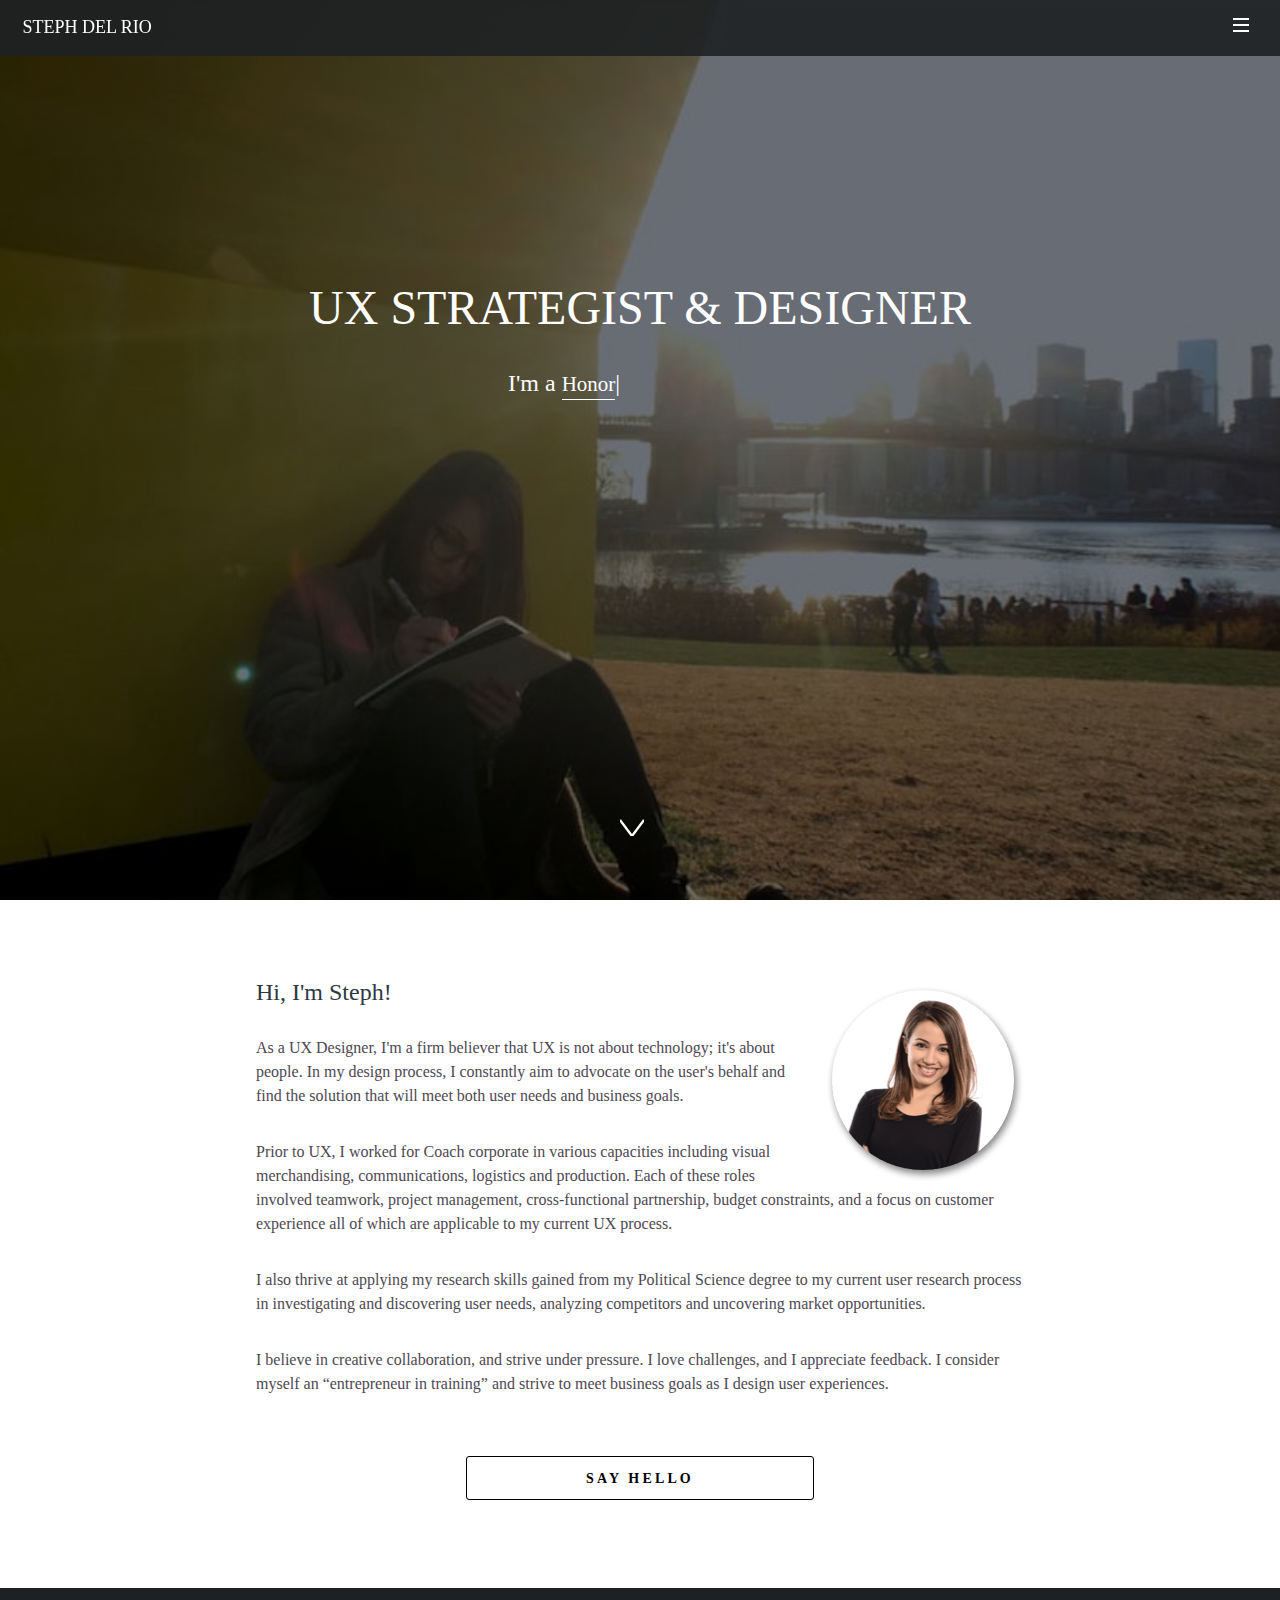
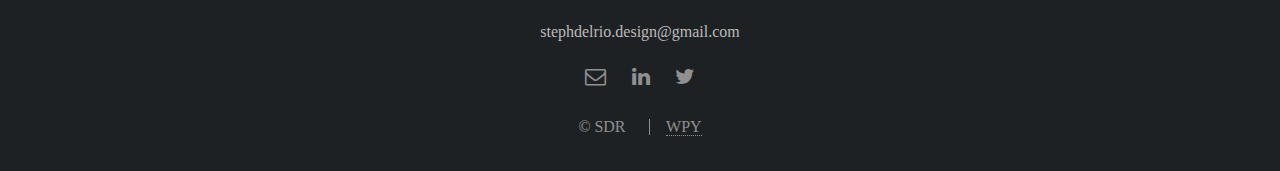
==== commit e152a426: "Merge branch 'master' into gh-pages" ====
--- a/about.html
+++ b/about.html
@@ -128,23 +128,21 @@
       </ul>
     </footer>
   </div><!-- Scripts -->
-  <script src="assets/js/jquery.min.js" async>
+  <script src="assets/js/jquery.min.js">
   </script>
-  <script src="assets/js/jquery.scrollex.min.js" async>
+  <script src="assets/js/jquery.scrollex.min.js">
   </script>
-  <script src="assets/js/jquery.scrolly.min.js" async>
+  <script src="assets/js/jquery.scrolly.min.js">
   </script>
-  <script src="assets/js/skel.min.js" async>
+  <script src="assets/js/skel.min.js">
   </script>
-  <script src="assets/js/util.min.js" async>
+  <script src="assets/js/util.min.js">
   </script>
   <!--[if lte IE 8]><script src="assets/js/ie/respond.min.js"></script><![endif]-->
 
-  <script src="assets/js/main.min.js" async>
+  <script src="assets/js/main.min.js">
   </script>
-  <script src="assets/js/typed.min.js" async>
-  </script>
-  <script src="assets/js/jquery.stellar.min.js" async>
+  <script src="assets/js/typed.min.js">
   </script>
   <script>
   	  (function(i,s,o,g,r,a,m){i['GoogleAnalyticsObject']=r;i[r]=i[r]||function(){
--- a/assets/css/main.css
+++ b/assets/css/main.css
@@ -1,5 +1,5 @@
-/*@import  "font-awesome.min.css";
-*/
+@import  "font-awesome.min.css";
+
 /*@import url("http://fonts.googleapis.com/css?family=Open+Sans:400,400italic,600,600italic,800,800italic");*/
 /* Reset */
 html,body,div,span,applet,object,iframe,h1,h2,h3,h4,h5,h6,p,blockquote,pre,a,abbr,acronym,address,big,cite,code,del,dfn,em,img,ins,kbd,q,s,samp,small,strike,strong,sub,sup,tt,var,b,u,i,center,dl,dt,dd,ol,ul,li,fieldset,form,label,legend,table,caption,tbody,tfoot,thead,tr,th,td,article,aside,canvas,details,embed,figure,figcaption,footer,header,hgroup,menu,nav,output,ruby,section,summary,time,mark,audio,video {
